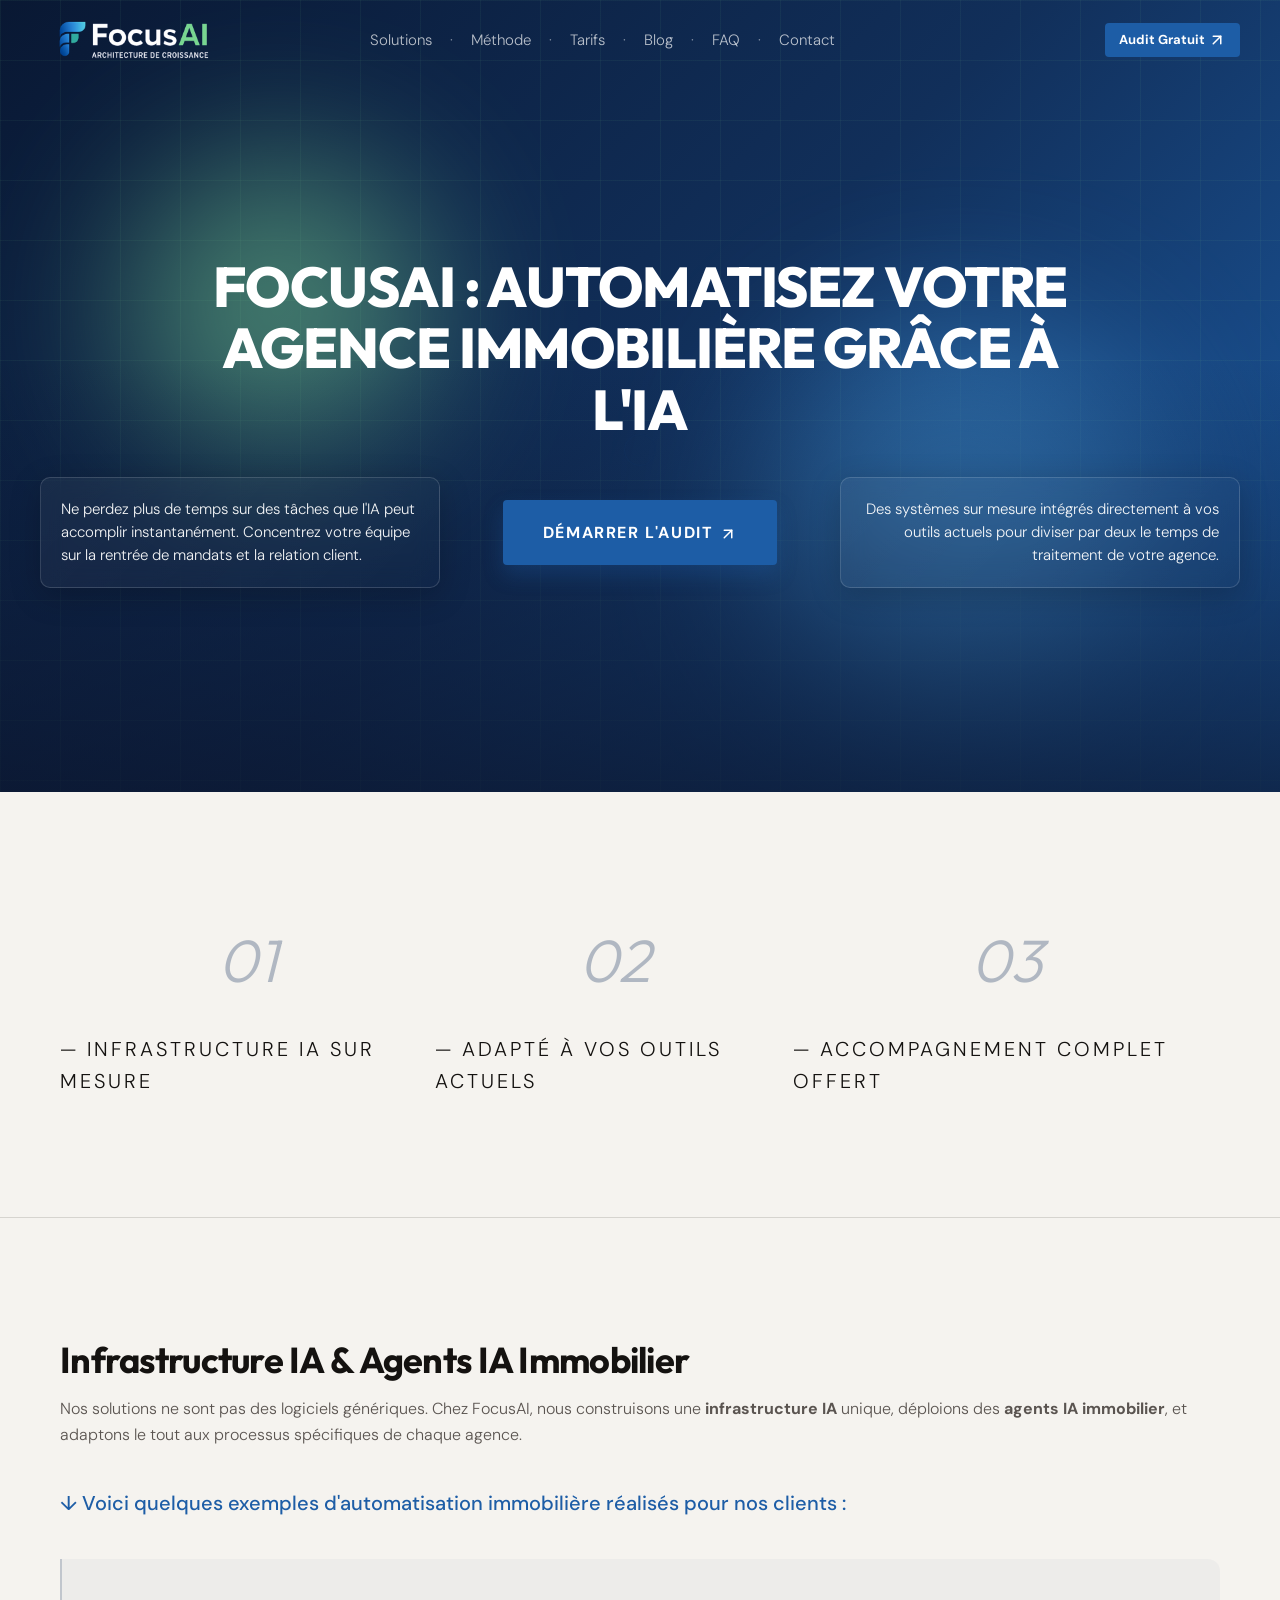
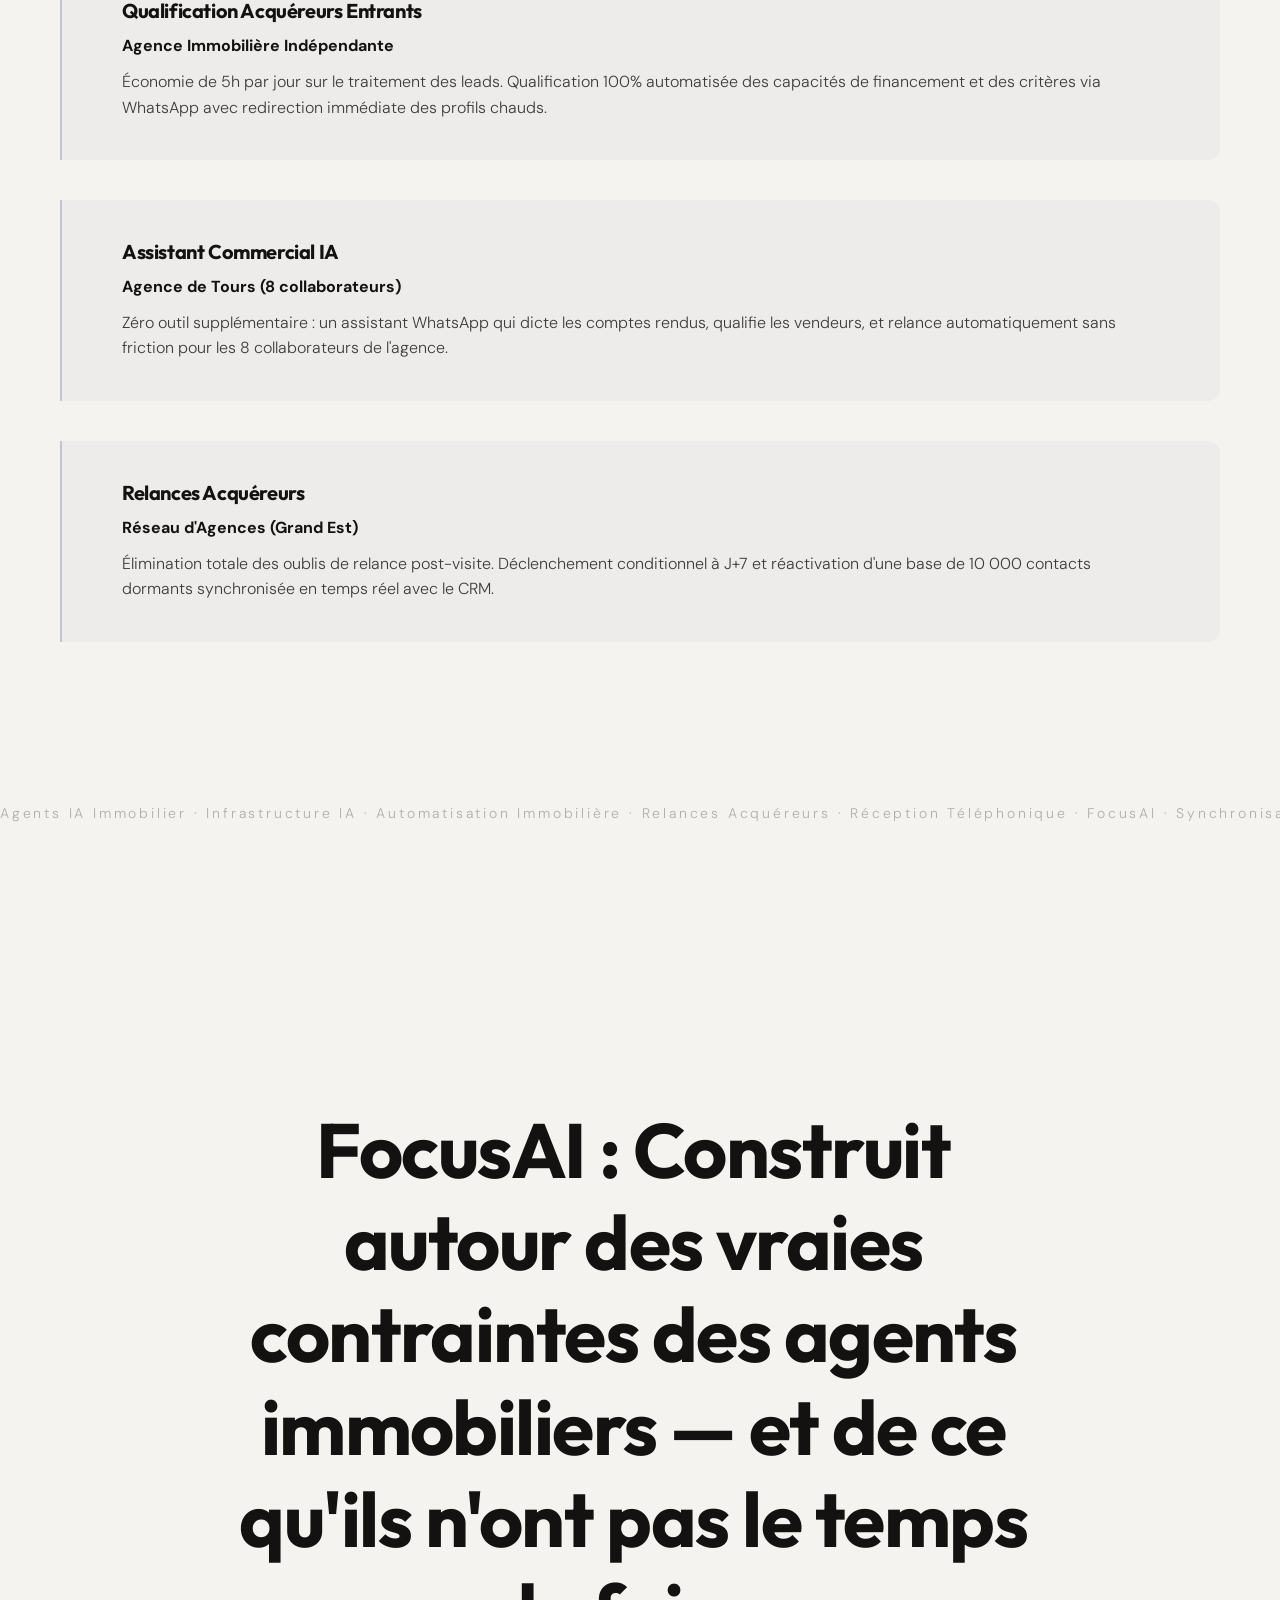
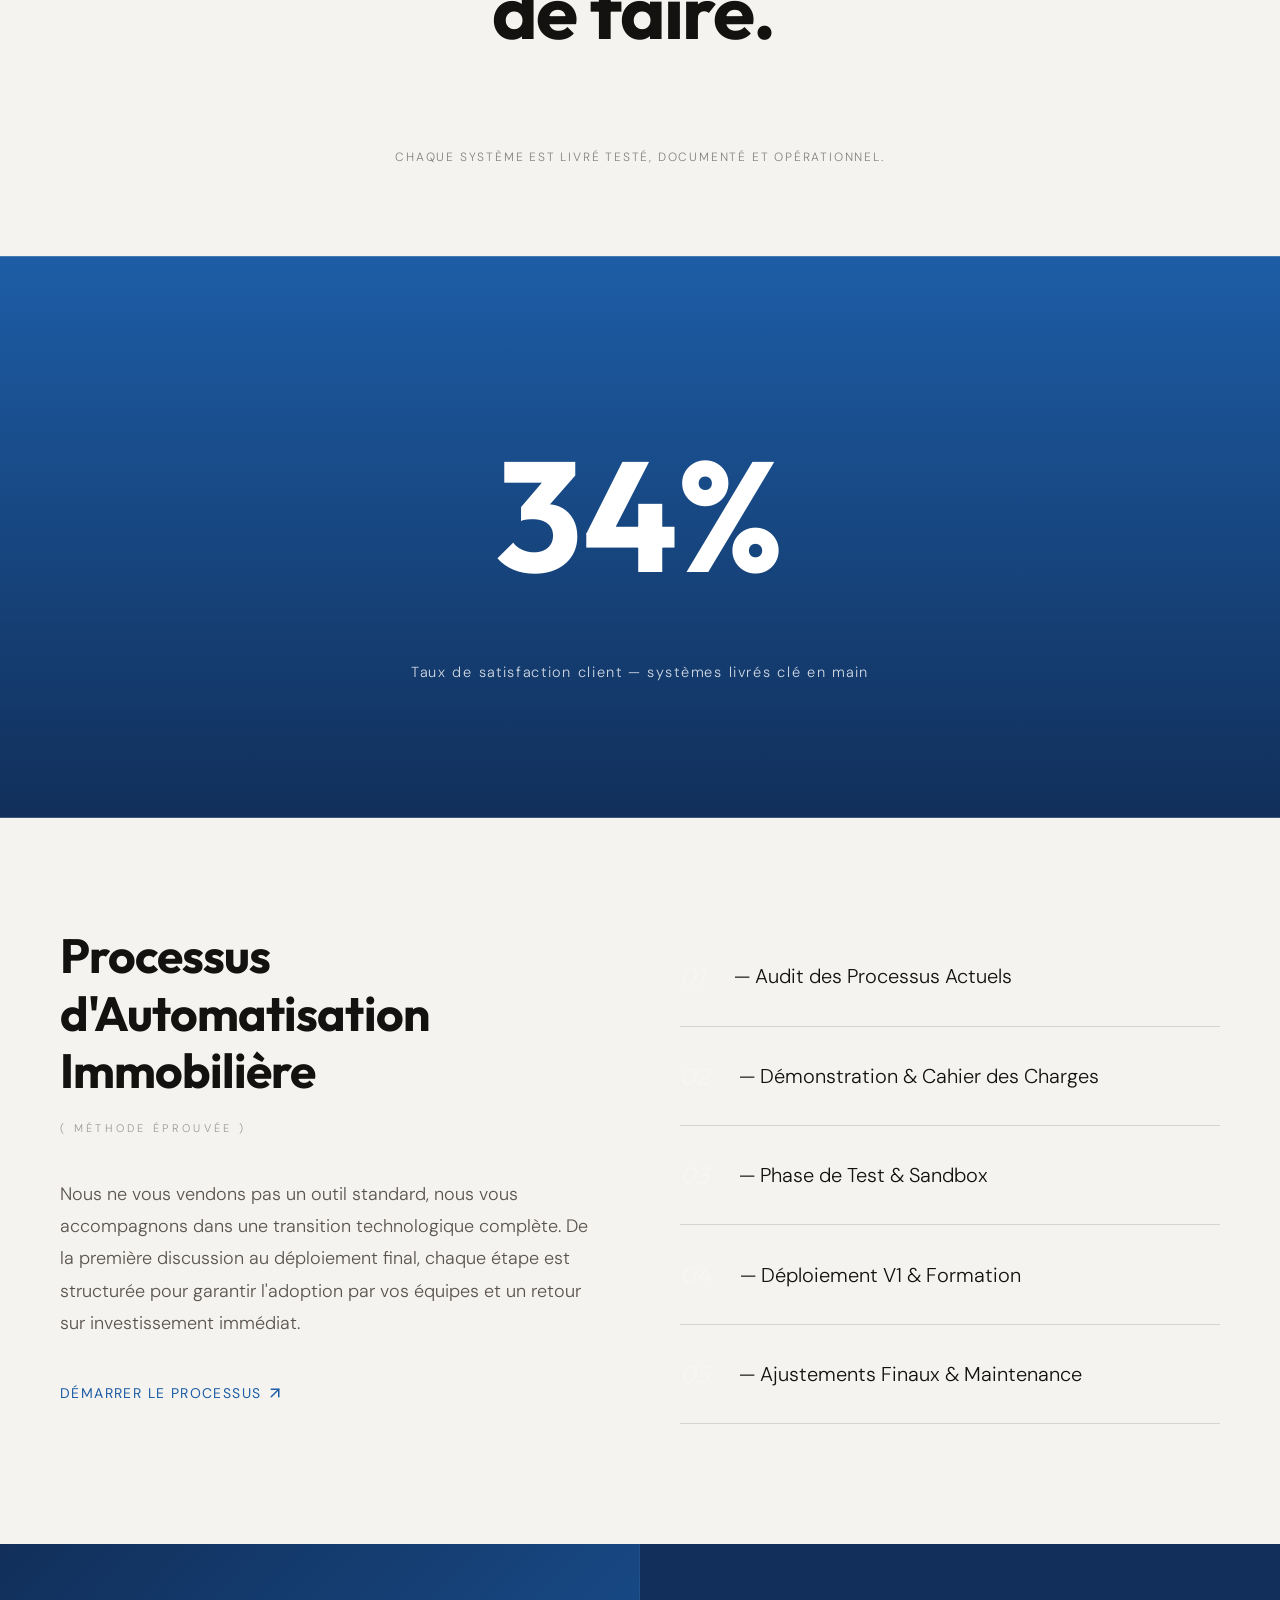
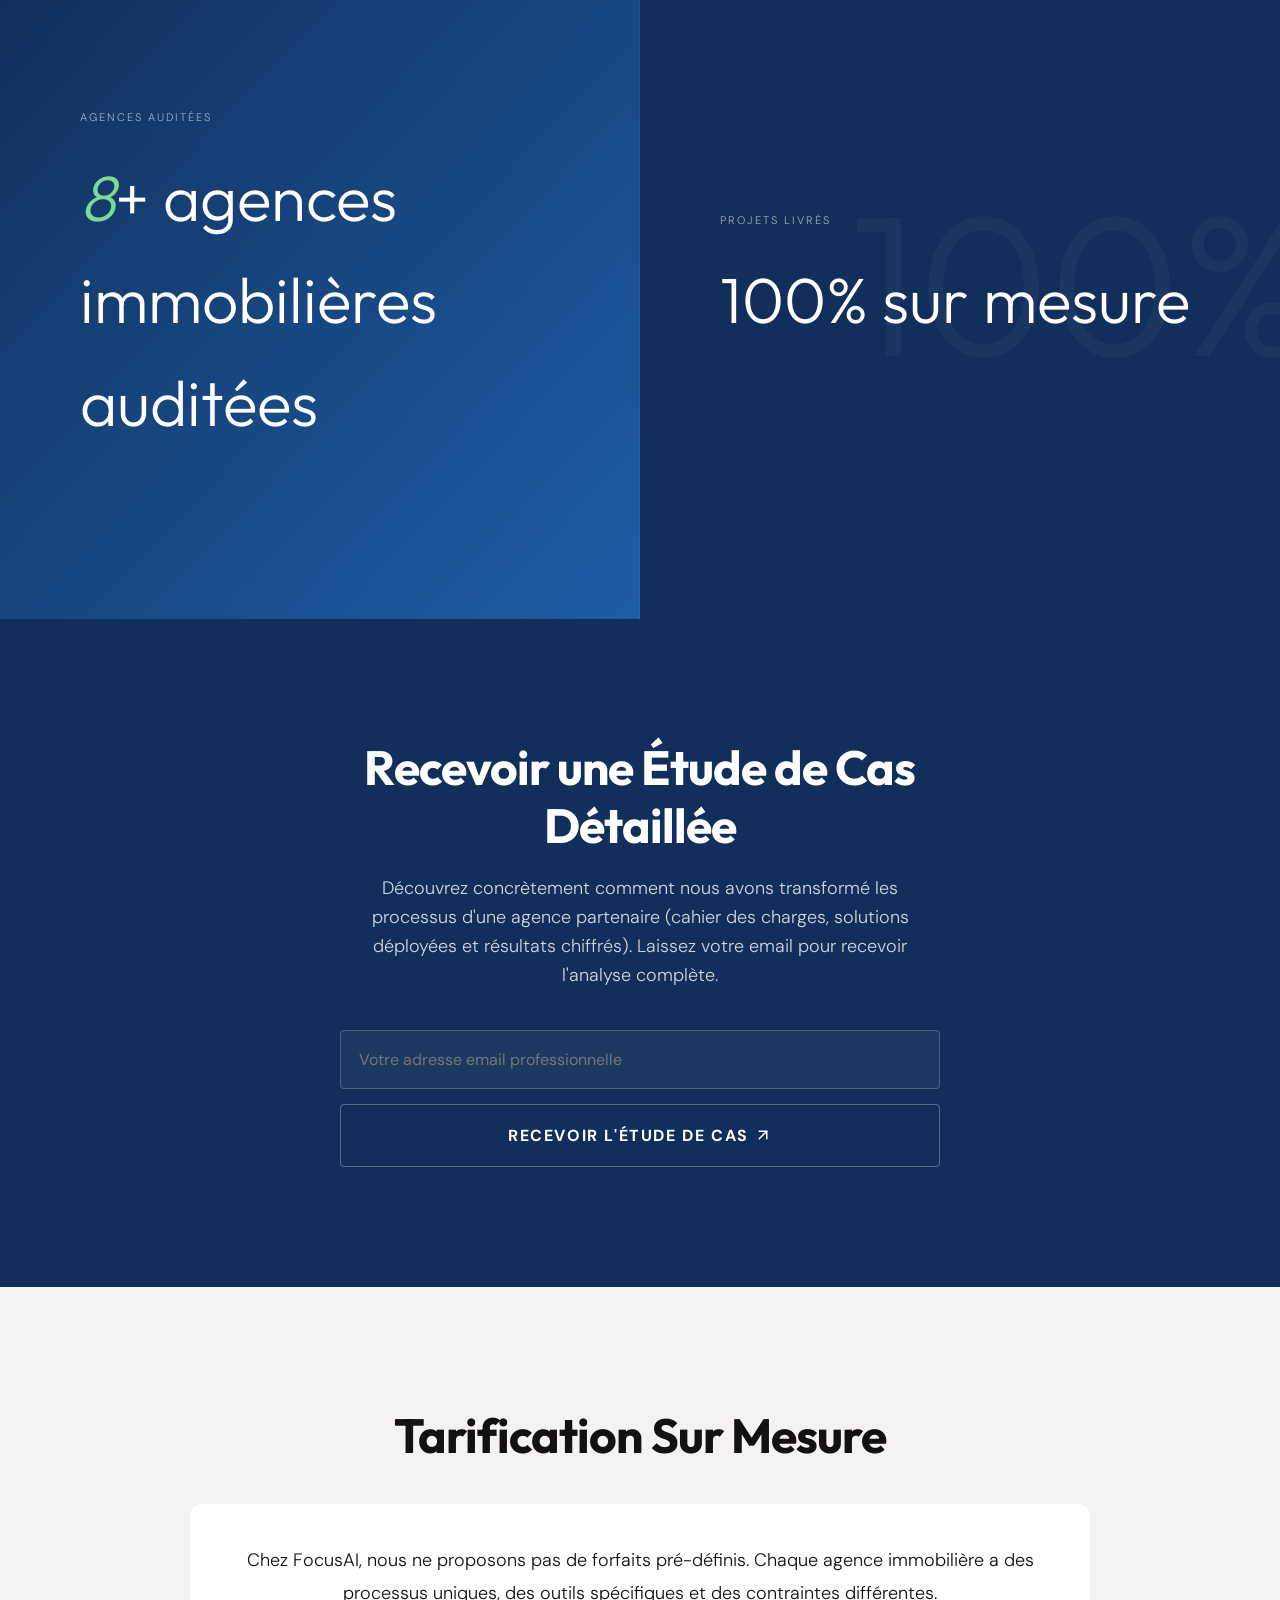
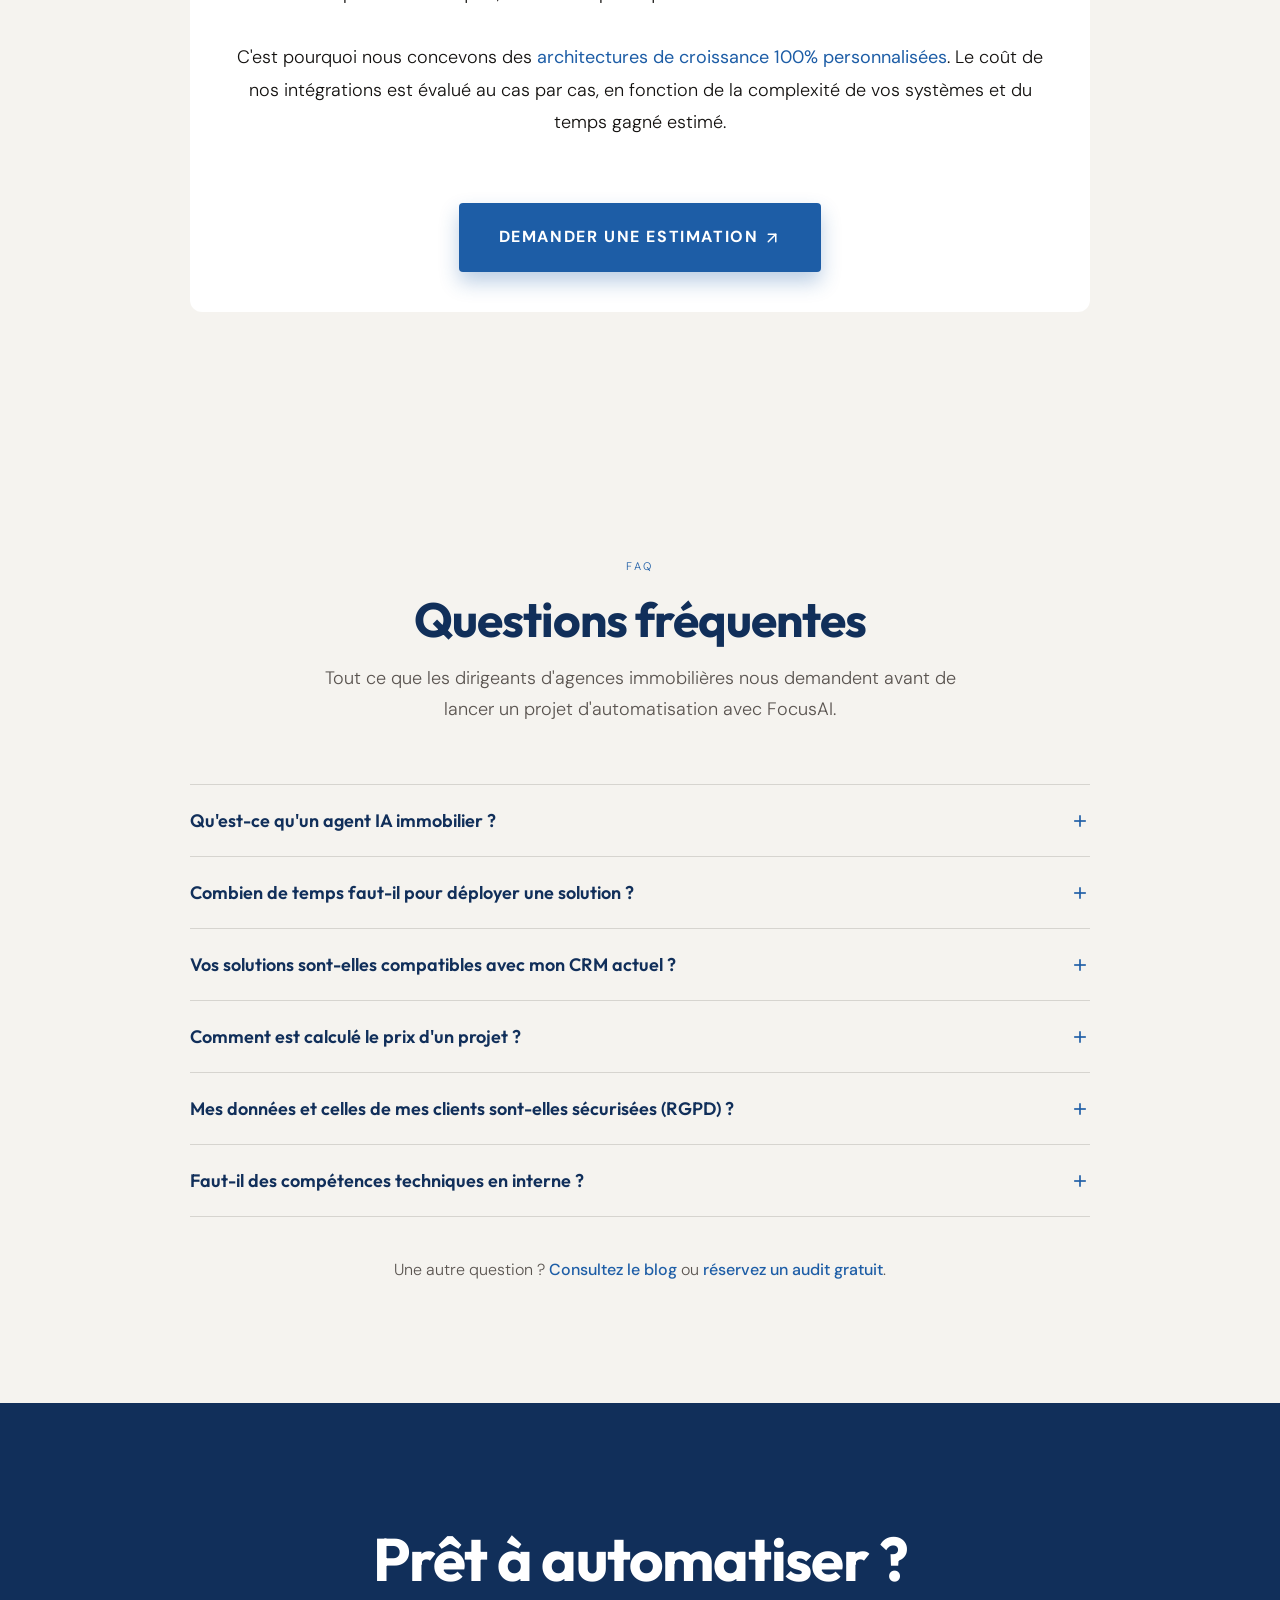
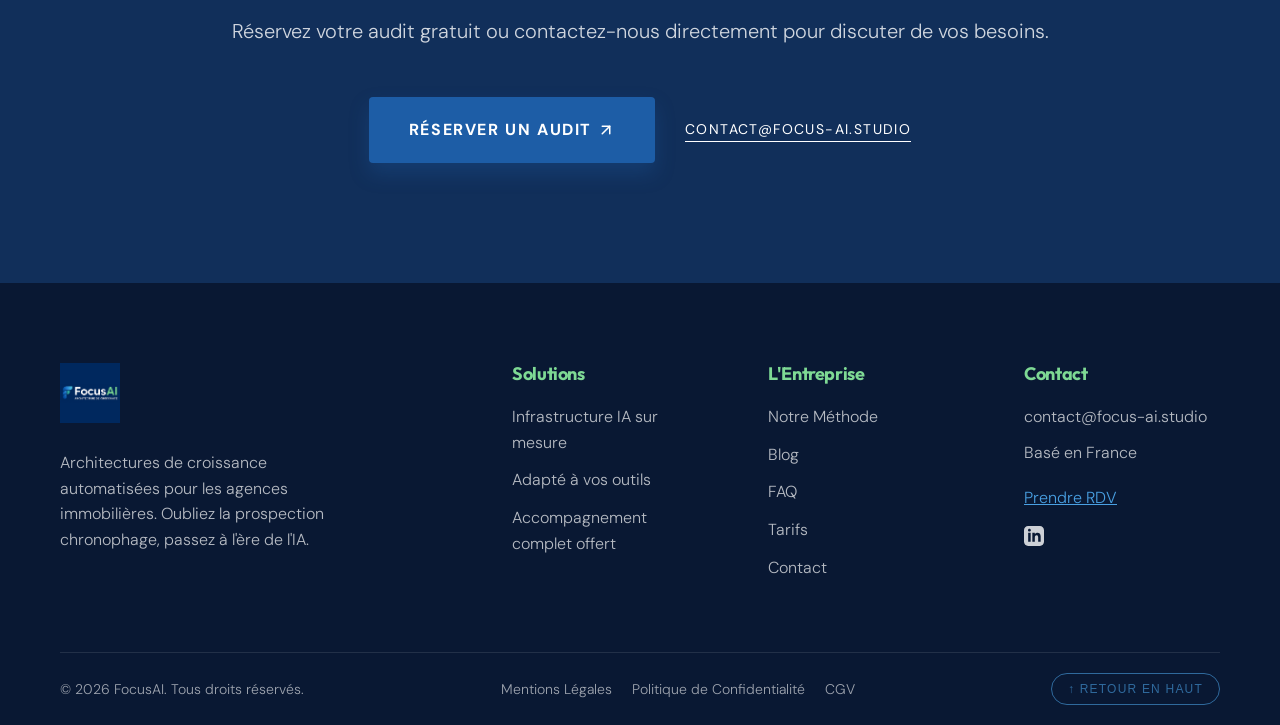
==== index.html @ e79f2594 "Replace index.html with / in all href attributes" ====
<!DOCTYPE html>
<html lang="fr">

<head>
    <meta charset="UTF-8">
    <meta name="viewport" content="width=device-width, initial-scale=1.0">
    
    <!-- SEO Optimization -->
    <title>FocusAI | Agents IA Immobilier & Automatisation Immobilière</title>
    <meta name="description" content="FocusAI déploie des agents IA immobilier et une infrastructure IA sur mesure pour automatiser votre agence immobilière. Gagnez du temps et multipliez vos mandats grâce à l'automatisation immobilière.">
    <meta name="keywords" content="agents IA immobilier, infrastructure IA, automatisation immobilière, FocusAI, intelligence artificielle immobilier, prospection immobilière IA">
    <meta name="author" content="FocusAI">
    
    <!-- Open Graph / Social Media -->
    <meta property="og:type" content="website">
    <meta property="og:url" content="https://focus-ai.studio/">
    <meta property="og:title" content="FocusAI | Automatisation Immobilière & Infrastructure IA">
    <meta property="og:description" content="Déployez des agents IA immobilier sur mesure. Automatisez votre prospection et la gestion de votre agence avec l'infrastructure IA de FocusAI.">
    <meta property="og:image" content="https://focus-ai.studio/logo.png">

    <!-- Structured Data (JSON-LD) -->
    <script type="application/ld+json">
    {
      "@context": "https://schema.org",
      "@type": "ProfessionalService",
      "name": "FocusAI",
      "url": "https://focus-ai.studio",
      "logo": "https://focus-ai.studio/logo.png",
      "description": "Agence experte en création d'infrastructure IA, déploiement d'agents IA immobilier et automatisation immobilière.",
      "address": {
        "@type": "PostalAddress",
        "addressCountry": "FR"
      },
      "email": "contact@focus-ai.studio"
    }
    </script>
    <script type="application/ld+json">
    {
      "@context": "https://schema.org",
      "@type": "FAQPage",
      "mainEntity": [
        {
          "@type": "Question",
          "name": "Qu'est-ce qu'un agent IA immobilier ?",
          "acceptedAnswer": {
            "@type": "Answer",
            "text": "Un agent IA immobilier est un système intelligent connecté à vos outils qui automatise qualification de leads, relances, rendez-vous et comptes rendus, conçu sur mesure pour votre agence."
          }
        },
        {
          "@type": "Question",
          "name": "Combien de temps faut-il pour déployer une solution ?",
          "acceptedAnswer": {
            "@type": "Answer",
            "text": "La plupart des agences obtiennent une première version testable en 3 à 6 semaines après l'audit, avec une phase sandbox avant la mise en production."
          }
        },
        {
          "@type": "Question",
          "name": "Vos solutions sont-elles compatibles avec mon CRM actuel ?",
          "acceptedAnswer": {
            "@type": "Answer",
            "text": "Oui, FocusAI intègre les CRM et outils déjà utilisés par votre agence sans imposer de nouvelle interface à vos collaborateurs."
          }
        }
      ]
    }
    </script>

    <link rel="preconnect" href="https://fonts.googleapis.com">
    <link rel="preconnect" href="https://fonts.gstatic.com" crossorigin>
    <link href="https://fonts.googleapis.com/css2?family=Outfit:wght@400;600;700;800&family=DM+Sans:wght@200;300;400&display=swap" rel="stylesheet">
    <link rel="icon" type="image/png" href="logo.png">
    <link rel="stylesheet" href="style.css">
    
    <!-- Vercel Analytics -->
    <script>
      window.va = window.va || function () { (window.vaq = window.vaq || []).push(arguments); };
    </script>
    <script defer src="/_vercel/insights/script.js"></script>

    <!-- Vercel Speed Insights -->
    <script>
      window.si = window.si || function () { (window.siq = window.siq || []).push(arguments); };
    </script>
    <script defer src="/_vercel/speed-insights/script.js"></script>
</head>
<body>
    <!-- Curseur allégé (uniquement l'outline pour éviter les lags) -->
    <div class="cursor-outline"></div>

    <!-- Navigation -->
    <nav class="navbar">
        <div class="nav-logo">
            <a href="/" class="nav-logo-link" style="cursor: none;">
                <img src="logo.png" alt="FocusAI Logo" class="nav-logo-img">
            </a>
        </div>
        <div class="nav-links" id="navLinks">
            <a href="#solutions">Solutions</a>
            <span class="dot">·</span>
            <a href="#methode">Méthode</a>
            <span class="dot">·</span>
            <a href="#tarifs">Tarifs</a>
            <span class="dot">·</span>
            <a href="blog.html">Blog</a>
            <span class="dot">·</span>
            <a href="#faq">FAQ</a>
            <span class="dot">·</span>
            <a href="#contact">Contact</a>
        </div>
        <div class="nav-actions" style="display: flex; align-items: center; gap: 15px;">
            <a href="#" onclick="openAuditModal(event)" class="nav-cta">Audit Gratuit <svg class="btn-icon" viewBox="0 0 24 24" fill="none" stroke="currentColor" stroke-width="2" stroke-linecap="round" stroke-linejoin="round"><line x1="7" y1="17" x2="17" y2="7"></line><polyline points="7 7 17 7 17 17"></polyline></svg></a>
            <div class="burger-menu" id="burgerMenu">
                <span></span>
                <span></span>
                <span></span>
            </div>
        </div>
    </nav>

    <!-- 1. Hero Section -->
    <header class="hero section-animate">
        <div class="hero-bg">
            <div class="hero-gradient"></div>
            <div class="hero-grid"></div>
            <div class="hero-orbs">
                <div class="orb orb-1"></div>
                <div class="orb orb-2"></div>
            </div>
            <div class="hero-overlay"></div>
        </div>

        <div class="hero-content">
            <h1 class="hero-title reveal-text">FocusAI : Automatisez votre Agence Immobilière grâce à l'IA</h1>
            <div class="hero-columns">
                <div class="hero-card hero-text-left reveal-fade delay-1" style="background: linear-gradient(135deg, rgba(255, 255, 255, 0.05) 0%, rgba(255, 255, 255, 0.01) 100%); border: 1px solid rgba(255, 255, 255, 0.15); box-shadow: 0 8px 32px 0 rgba(0, 0, 0, 0.2); backdrop-filter: blur(12px);">
                    <p style="color: rgba(255, 255, 255, 0.95);">Ne perdez plus de temps sur des tâches que l'IA peut accomplir instantanément. Concentrez votre équipe sur la rentrée de mandats et la relation client.</p>
                </div>
                <div class="hero-cta-wrapper reveal-fade delay-2">
                    <a href="#" onclick="openAuditModal(event)" class="btn-primary btn-primary--hero">Démarrer l'audit <svg class="btn-icon" viewBox="0 0 24 24" fill="none" stroke="currentColor" stroke-width="2" stroke-linecap="round" stroke-linejoin="round"><line x1="7" y1="17" x2="17" y2="7"></line><polyline points="7 7 17 7 17 17"></polyline></svg></a>
                </div>
                <div class="hero-card hero-text-right reveal-fade delay-1" style="background: linear-gradient(135deg, rgba(255, 255, 255, 0.05) 0%, rgba(255, 255, 255, 0.01) 100%); border: 1px solid rgba(255, 255, 255, 0.15); box-shadow: 0 8px 32px 0 rgba(0, 0, 0, 0.2); backdrop-filter: blur(12px);">
                    <p style="color: rgba(255, 255, 255, 0.95);">Des systèmes sur mesure intégrés directement à vos outils actuels pour diviser par deux le temps de traitement de votre agence.</p>
                </div>
            </div>
        </div>
    </header>

    <main>
    <!-- 2. Piliers et Intégrations -->
    <section class="piliers section-animate" id="solutions">
        <div class="piliers-container">
            <div class="pilier stagger-item">
                <span class="pilier-num">01</span>
                <span class="pilier-label">— INFRASTRUCTURE IA SUR MESURE</span>
            </div>
            <div class="pilier stagger-item">
                <span class="pilier-num">02</span>
                <span class="pilier-label">— ADAPTÉ À VOS OUTILS ACTUELS</span>
            </div>
            <div class="pilier stagger-item">
                <span class="pilier-num">03</span>
                <span class="pilier-label">— ACCOMPAGNEMENT COMPLET OFFERT</span>
            </div>
        </div>
        <div class="separator"></div>

        <div class="solutions-details">
            <h3 class="solutions-subtitle">Infrastructure IA & Agents IA Immobilier</h3>
            <p class="solutions-desc">Nos solutions ne sont pas des logiciels génériques. Chez FocusAI, nous construisons une <strong>infrastructure IA</strong> unique, déploions des <strong>agents IA immobilier</strong>, et adaptons le tout aux processus spécifiques de chaque agence.</p>
            <p class="solutions-desc" style="font-weight: 500; color: var(--accent-main); font-size: 20px; margin-top: 20px;">↓ Voici quelques exemples d'automatisation immobilière réalisés pour nos clients :</p>
            <div class="cases-grid">
                <div class="case-card">
                    <h4>Qualification Acquéreurs Entrants</h4>
                    <p><strong>Agence Immobilière Indépendante</strong></p>
                    <p style="margin-top:10px; opacity:0.8;">Économie de 5h par jour sur le traitement des leads. Qualification 100% automatisée des capacités de financement et des critères via WhatsApp avec redirection immédiate des profils chauds.</p>
                </div>
                <div class="case-card">
                    <h4>Assistant Commercial IA</h4>
                    <p><strong>Agence de Tours (8 collaborateurs)</strong></p>
                    <p style="margin-top:10px; opacity:0.8;">Zéro outil supplémentaire : un assistant WhatsApp qui dicte les comptes rendus, qualifie les vendeurs, et relance automatiquement sans friction pour les 8 collaborateurs de l'agence.</p>
                </div>
                <div class="case-card">
                    <h4>Relances Acquéreurs</h4>
                    <p><strong>Réseau d'Agences (Grand Est)</strong></p>
                    <p style="margin-top:10px; opacity:0.8;">Élimination totale des oublis de relance post-visite. Déclenchement conditionnel à J+7 et réactivation d'une base de 10 000 contacts dormants synchronisée en temps réel avec le CRM.</p>
                </div>
            </div>
        </div>

        <div class="marquee-container">
            <div class="marquee-content">
                Agents IA Immobilier · Infrastructure IA · Automatisation Immobilière · Relances Acquéreurs · Réception Téléphonique · FocusAI · Synchronisation CRM · Assistant Commercial IA · Agents IA Immobilier · Infrastructure IA · Automatisation Immobilière · Relances Acquéreurs · Réception Téléphonique · FocusAI · Synchronisation CRM ·
            </div>
            <div class="marquee-content" aria-hidden="true">
                Agents IA Immobilier · Infrastructure IA · Automatisation Immobilière · Relances Acquéreurs · Réception Téléphonique · FocusAI · Synchronisation CRM · Assistant Commercial IA · Agents IA Immobilier · Infrastructure IA · Automatisation Immobilière · Relances Acquéreurs · Réception Téléphonique · FocusAI · Synchronisation CRM ·
            </div>
        </div>
    </section>

    <!-- 3. Déclaration Centrale -->
    <section class="declaration section-animate" id="references">
        <div class="declaration-content">
            <h2 class="declaration-title reveal-words">FocusAI : Construit autour des vraies contraintes des agents immobiliers —
                et de ce qu'ils n'ont pas le temps de faire.</h2>
            <div class="declaration-line line-grow"></div>
            <p class="declaration-subtitle reveal-fade delay-1">Chaque système est livré testé, documenté et
                opérationnel.</p>
        </div>

        <div class="stat-banner stat-reveal section-animate">
            <div class="stat-giant counter" data-target="98" data-suffix="%" style="transition: color 0.3s;">0%</div>
            <div class="stat-label">Taux de satisfaction client — systèmes livrés clé en main</div>
        </div>
    </section>

    <!-- 4. Le Processus d'Intégration -->
    <section class="science section-animate" id="methode">
        <div class="science-container">
            <div class="science-left slide-right">
                <h2 class="science-title">Processus d'Automatisation Immobilière</h2>
                <span class="science-tag">( MÉTHODE ÉPROUVÉE )</span>
                <p class="science-body">Nous ne vous vendons pas un outil standard, nous vous accompagnons dans une transition technologique complète. De la première discussion au déploiement final, chaque étape est structurée pour garantir l'adoption par vos équipes et un retour sur investissement immédiat.</p>
                <a href="#contact" class="btn-text" style="display: inline-flex; align-items: center; gap: 5px;">Démarrer le processus <svg class="btn-icon" viewBox="0 0 24 24" fill="none" stroke="currentColor" stroke-width="2" stroke-linecap="round" stroke-linejoin="round"><line x1="7" y1="17" x2="17" y2="7"></line><polyline points="7 7 17 7 17 17"></polyline></svg></a>
            </div>
            <div class="science-right catalogue">
                <div class="module-item stagger-item">
                    <div class="module-info">
                        <span class="module-num">01</span>
                        <span class="module-name">— Audit des Processus Actuels</span>
                    </div>
                </div>
                <div class="module-item stagger-item">
                    <div class="module-info">
                        <span class="module-num">02</span>
                        <span class="module-name">— Démonstration & Cahier des Charges</span>
                    </div>
                </div>
                <div class="module-item stagger-item">
                    <div class="module-info">
                        <span class="module-num">03</span>
                        <span class="module-name">— Phase de Test & Sandbox</span>
                    </div>
                </div>
                <div class="module-item stagger-item">
                    <div class="module-info">
                        <span class="module-num">04</span>
                        <span class="module-name">— Déploiement V1 & Formation</span>
                    </div>
                </div>
                <div class="module-item stagger-item">
                    <div class="module-info">
                        <span class="module-num">05</span>
                        <span class="module-name">— Ajustements Finaux & Maintenance</span>
                    </div>
                </div>
            </div>
        </div>
    </section>

    <!-- 5. Galerie Stats -->
    <section class="galerie-stats section-animate">
        <div class="stats-col stats-left">
            <div class="stats-content reveal-fade delay-1">
                <span class="stats-label">AGENCES AUDITÉES</span>
                <div class="stats-value"><span class="counter" data-target="30">0</span>+ agences immobilières auditées</div>
            </div>
            <div class="stats-separator"></div>
        </div>
        <div class="stats-col stats-right">
            <div class="stat-bg-number">100%</div>
            <div class="stats-content reveal-fade delay-2">
                <span class="stats-label">PROJETS LIVRÉS</span>
                <div class="stats-value">100% sur mesure</div>
            </div>
        </div>
    </section>

    <!-- 6. Formulaire d'Étude de Cas -->
    <section class="case-study-form section-animate" style="background-color: var(--bg-dark); color: var(--text-light); padding: 120px 20px; text-align: center;">
        <div style="max-width: 600px; margin: 0 auto;" class="slide-up">
            <h2 style="font-family: var(--font-heading); font-size: clamp(32px, 6vw, 48px); margin-bottom: 20px;">Recevoir une Étude de Cas Détaillée</h2>
            <p style="opacity: 0.8; margin-bottom: 40px; font-size: 18px; line-height: 1.6;">Découvrez concrètement comment nous avons transformé les processus d'une agence partenaire (cahier des charges, solutions déployées et résultats chiffrés). Laissez votre email pour recevoir l'analyse complète.</p>
            <form id="caseStudyForm" style="display: flex; flex-direction: column; gap: 15px;">
                <input type="email" id="caseStudyEmail" placeholder="Votre adresse email professionnelle" required style="padding: 18px; border-radius: 4px; border: 1px solid rgba(255,255,255,0.2); background: rgba(255,255,255,0.05); color: white; width: 100%; font-family: var(--font-body); font-size: 16px; outline: none; transition: border-color 0.3s;">
                <button type="submit" id="caseStudySubmit" class="btn-secondary" style="width: 100%; border: 1px solid rgba(255, 255, 255, 0.3); display: flex; align-items: center; justify-content: center; gap: 5px;">Recevoir l'étude de cas <svg class="btn-icon" viewBox="0 0 24 24" fill="none" stroke="currentColor" stroke-width="2" stroke-linecap="round" stroke-linejoin="round"><line x1="7" y1="17" x2="17" y2="7"></line><polyline points="7 7 17 7 17 17"></polyline></svg></button>
            </form>
            <div id="caseStudySuccess" style="display: none; color: #49A0E3; margin-top: 15px; font-weight: bold; padding: 15px; border: 1px solid #49A0E3; border-radius: 4px; background: rgba(73, 160, 227, 0.1);">
                ✓ Parfait ! L'étude de cas a été envoyée à votre adresse email.
            </div>
        </div>
    </section>

    <!-- Tarifs -->
    <section class="tarifs section-animate" id="tarifs">
        <div class="tarifs-container">
            <h2 class="tarifs-title">Tarification Sur Mesure</h2>
            <div class="tarifs-content">
                <p>Chez FocusAI, nous ne proposons pas de forfaits pré-définis. Chaque agence immobilière a des processus uniques, des outils spécifiques et des contraintes différentes.</p>
                <br>
                <p>C'est pourquoi nous concevons des <strong>architectures de croissance 100% personnalisées</strong>. Le coût de nos intégrations est évalué au cas par cas, en fonction de la complexité de vos systèmes et du temps gagné estimé.</p>
                <br><br>
                <a href="#" onclick="openAuditModal(event)" class="btn-primary" style="display: inline-flex; align-items: center; justify-content: center; gap: 5px;">Demander une estimation <svg class="btn-icon" viewBox="0 0 24 24" fill="none" stroke="currentColor" stroke-width="2" stroke-linecap="round" stroke-linejoin="round"><line x1="7" y1="17" x2="17" y2="7"></line><polyline points="7 7 17 7 17 17"></polyline></svg></a>
            </div>
        </div>
    </section>

    <!-- FAQ -->
    <section class="faq section-animate" id="faq">
        <div class="faq-container">
            <div class="faq-header">
                <span class="faq-tag">FAQ</span>
                <h2 class="faq-title">Questions fréquentes</h2>
                <p class="faq-intro">Tout ce que les dirigeants d'agences immobilières nous demandent avant de lancer un projet d'automatisation avec FocusAI.</p>
            </div>
            <div class="faq-list" role="list">
                <div class="faq-item">
                    <button type="button" class="faq-question" aria-expanded="false">
                        <span>Qu'est-ce qu'un agent IA immobilier ?</span>
                        <svg class="faq-icon" viewBox="0 0 24 24" fill="none" stroke="currentColor" stroke-width="2" aria-hidden="true"><line x1="12" y1="5" x2="12" y2="19"></line><line x1="5" y1="12" x2="19" y2="12"></line></svg>
                    </button>
                    <div class="faq-answer">
                        <p>Un agent IA immobilier est un système intelligent connecté à vos outils (CRM, WhatsApp, email, téléphonie) qui exécute des tâches répétitives à votre place : qualification de leads, relances post-visite, prise de rendez-vous ou synthèse de comptes rendus. Chez FocusAI, chaque agent est conçu sur mesure pour vos processus, pas un chatbot générique.</p>
                    </div>
                </div>
                <div class="faq-item">
                    <button type="button" class="faq-question" aria-expanded="false">
                        <span>Combien de temps faut-il pour déployer une solution ?</span>
                        <svg class="faq-icon" viewBox="0 0 24 24" fill="none" stroke="currentColor" stroke-width="2" aria-hidden="true"><line x1="12" y1="5" x2="12" y2="19"></line><line x1="5" y1="12" x2="19" y2="12"></line></svg>
                    </button>
                    <div class="faq-answer">
                        <p>Après l'audit gratuit, la plupart des agences obtiennent une première version testable en 3 à 6 semaines selon la complexité des intégrations. Nous passons d'abord par une phase sandbox pour valider les scénarios avec vos équipes avant le déploiement en production.</p>
                    </div>
                </div>
                <div class="faq-item">
                    <button type="button" class="faq-question" aria-expanded="false">
                        <span>Vos solutions sont-elles compatibles avec mon CRM actuel ?</span>
                        <svg class="faq-icon" viewBox="0 0 24 24" fill="none" stroke="currentColor" stroke-width="2" aria-hidden="true"><line x1="12" y1="5" x2="12" y2="19"></line><line x1="5" y1="12" x2="19" y2="12"></line></svg>
                    </button>
                    <div class="faq-answer">
                        <p>Oui. Nous intégrons les CRM et outils déjà utilisés par votre agence (Hektor, ImmoFacile, Apimo, Netty, WhatsApp Business, Google Agenda, etc.). L'objectif est de ne pas ajouter de friction : vos collaborateurs continuent à travailler dans leurs interfaces habituelles.</p>
                    </div>
                </div>
                <div class="faq-item">
                    <button type="button" class="faq-question" aria-expanded="false">
                        <span>Comment est calculé le prix d'un projet ?</span>
                        <svg class="faq-icon" viewBox="0 0 24 24" fill="none" stroke="currentColor" stroke-width="2" aria-hidden="true"><line x1="12" y1="5" x2="12" y2="19"></line><line x1="5" y1="12" x2="19" y2="12"></line></svg>
                    </button>
                    <div class="faq-answer">
                        <p>Nous ne proposons pas de forfait standard. Le devis dépend du nombre de processus à automatiser, des intégrations techniques nécessaires et du gain de temps estimé pour votre équipe. L'audit gratuit permet d'établir un cahier des charges et une estimation transparente avant tout engagement.</p>
                    </div>
                </div>
                <div class="faq-item">
                    <button type="button" class="faq-question" aria-expanded="false">
                        <span>Mes données et celles de mes clients sont-elles sécurisées (RGPD) ?</span>
                        <svg class="faq-icon" viewBox="0 0 24 24" fill="none" stroke="currentColor" stroke-width="2" aria-hidden="true"><line x1="12" y1="5" x2="12" y2="19"></line><line x1="5" y1="12" x2="19" y2="12"></line></svg>
                    </button>
                    <div class="faq-answer">
                        <p>La conformité RGPD est intégrée dès la conception : hébergement en Union européenne lorsque possible, chiffrement des échanges, minimisation des données et documentation des traitements. Nous adaptons les flux à vos obligations légales en tant qu'agence immobilière.</p>
                    </div>
                </div>
                <div class="faq-item">
                    <button type="button" class="faq-question" aria-expanded="false">
                        <span>Faut-il des compétences techniques en interne ?</span>
                        <svg class="faq-icon" viewBox="0 0 24 24" fill="none" stroke="currentColor" stroke-width="2" aria-hidden="true"><line x1="12" y1="5" x2="12" y2="19"></line><line x1="5" y1="12" x2="19" y2="12"></line></svg>
                    </button>
                    <div class="faq-answer">
                        <p>Non. Nous gérons l'architecture, le déploiement et la maintenance. Vos équipes reçoivent une formation pratique pour utiliser les agents au quotidien. L'accompagnement est inclus : vous n'avez pas besoin d'embaucher un profil tech dédié.</p>
                    </div>
                </div>
            </div>
            <p class="faq-cta-text">Une autre question ? <a href="blog.html">Consultez le blog</a> ou <a href="#" onclick="openAuditModal(event)">réservez un audit gratuit</a>.</p>
        </div>
    </section>

    <!-- Contact -->
    <section class="contact section-animate" id="contact">
        <div class="contact-container">
            <h2 class="contact-title">Prêt à automatiser ?</h2>
            <p>Réservez votre audit gratuit ou contactez-nous directement pour discuter de vos besoins.</p>
            <div class="contact-links">
                <a href="#" onclick="openAuditModal(event)" class="btn-primary" style="display: inline-flex; align-items: center; justify-content: center; gap: 5px;">Réserver un Audit <svg class="btn-icon" viewBox="0 0 24 24" fill="none" stroke="currentColor" stroke-width="2" stroke-linecap="round" stroke-linejoin="round"><line x1="7" y1="17" x2="17" y2="7"></line><polyline points="7 7 17 7 17 17"></polyline></svg></a>
                <a href="mailto:contact@focus-ai.studio" class="btn-text" style="color: white; border-color: white;">contact@focus-ai.studio</a>
            </div>
        </div>
    </section>
    </main>

    <!-- Footer -->
    <footer class="footer">
        <div class="footer-container">
            <div class="footer-brand">
                <img src="logo.png" alt="FocusAI Logo" style="height: 60px; margin-bottom: 20px;">
                <p>Architectures de croissance automatisées pour les agences immobilières. Oubliez la prospection chronophage, passez à l'ère de l'IA.</p>
            </div>
            <div class="footer-links">
                <h4>Solutions</h4>
                <ul>
                    <li><a href="#solutions">Infrastructure IA sur mesure</a></li>
                    <li><a href="#solutions">Adapté à vos outils</a></li>
                    <li><a href="#solutions">Accompagnement complet offert</a></li>
                </ul>
            </div>
            <div class="footer-links">
                <h4>L'Entreprise</h4>
                <ul>
                    <li><a href="#methode">Notre Méthode</a></li>
                    <li><a href="blog.html">Blog</a></li>
                    <li><a href="#faq">FAQ</a></li>
                    <li><a href="#tarifs">Tarifs</a></li>
                    <li><a href="#contact">Contact</a></li>
                </ul>
            </div>
            <div class="footer-contact">
                <h4>Contact</h4>
                <p>contact@focus-ai.studio</p>
                <p>Basé en France</p>
                <a href="#" onclick="openAuditModal(event)" style="display:inline-block; margin-top:10px; color:var(--accent-sec); text-decoration:underline; margin-bottom: 15px;">Prendre RDV</a>
                <div style="display: flex; align-items: center; gap: 10px;">
                    <a href="https://www.linkedin.com/in/achille-plaisant-automatisation-immobilier" target="_blank" rel="noopener noreferrer" style="display: flex; align-items: center; gap: 5px; color: white; opacity: 0.8; transition: opacity 0.3s;" onmouseover="this.style.opacity='1'" onmouseout="this.style.opacity='0.8'">
                        <svg width="20" height="20" viewBox="0 0 24 24" fill="currentColor">
                            <path d="M19 0h-14c-2.761 0-5 2.239-5 5v14c0 2.761 2.239 5 5 5h14c2.762 0 5-2.239 5-5v-14c0-2.761-2.238-5-5-5zm-11 19h-3v-11h3v11zm-1.5-12.268c-.966 0-1.75-.79-1.75-1.764s.784-1.764 1.75-1.764 1.75.79 1.75 1.764-.783 1.764-1.75 1.764zm13.5 12.268h-3v-5.604c0-3.368-4-3.113-4 0v5.604h-3v-11h3v1.765c1.396-2.586 7-2.777 7 2.476v6.759z"/>
                        </svg>
                    </a>
                </div>
            </div>
        </div>
        <div class="footer-bottom">
            <p>&copy; 2026 FocusAI. Tous droits réservés.</p>
            <div class="legal-links">
                <a href="mentions-legales.html">Mentions Légales</a>
                <a href="politique-confidentialite.html">Politique de Confidentialité</a>
                <a href="cgv.html">CGV</a>
            </div>
            <button onclick="window.scrollTo({top: 0, behavior: 'smooth'});" class="back-to-top">↑ Retour en haut</button>
        </div>
    </footer>

    <!-- Audit Modal -->
    <div id="auditModal" class="modal-overlay">
        <div class="modal-content">
            <button class="modal-close" onclick="closeAuditModal()">&times;</button>
            <h2 style="font-family: var(--font-heading); margin-bottom: 10px; font-size: 28px;">Demande d'Audit</h2>
            <p style="opacity: 0.8; margin-bottom: 25px; font-size: 15px; line-height: 1.5;">Laissez-nous vos coordonnées, un expert FocusAI vous recontactera très rapidement pour évaluer votre potentiel d'automatisation.</p>
            <form id="auditForm" style="display: flex; flex-direction: column; gap: 15px;">
                <input type="text" id="auditName" class="modal-input" placeholder="Prénom & Nom" required>
                <input type="email" id="auditEmail" class="modal-input" placeholder="Email professionnel" required>
                <input type="tel" id="auditPhone" class="modal-input" placeholder="Numéro de téléphone" required>
                <input type="text" id="auditDomain" class="modal-input" placeholder="Domaine d'activité (ex: Transaction...)" required>
                <button type="submit" id="auditSubmitBtn" class="btn-primary" style="width: 100%; border: none; margin-top: 10px;">Envoyer la demande</button>
            </form>
            <div id="auditSuccessMsg" style="display: none; color: #49A0E3; margin-top: 15px; font-weight: bold; padding: 15px; border: 1px solid #49A0E3; border-radius: 4px; background: rgba(73, 160, 227, 0.1);">
                ✓ Demande envoyée ! Nous vous contactons très vite.
            </div>
        </div>
    </div>

    <script src="script.js"></script>
</body>
</html>
---- style.css ----
/* style.css */

/* Variables */
:root {
    --bg-main: #F5F3EF;
    --bg-dark: #112F5A;
    --accent-main: #1D5DA6;
    --accent-sec: #49A0E3;
    --accent-gold: #7ED994;
    --text-sec: #5A5450;
    --text-light: #ffffff;
    --text-dark: #141210;

    --font-heading: 'Outfit', sans-serif;
    --font-body: 'DM Sans', sans-serif;
}

/* Reset & Base */
* {
    margin: 0;
    padding: 0;
    box-sizing: border-box;
}

html {
    scroll-behavior: smooth;
    font-size: 16px;
}

body {
    background-color: var(--bg-main);
    color: var(--text-dark);
    font-family: var(--font-body);
    font-weight: 300;
    line-height: 1.6;
    overflow-x: hidden;
    cursor: none; /* Custom cursor */
}

a {
    text-decoration: none;
    color: inherit;
    cursor: none; /* Custom cursor everywhere */
}

button {
    cursor: none;
}

ul {
    list-style: none;
}

/* Typography Utilities */
h1, h2, h3, h4, h5, h6 {
    font-family: var(--font-heading);
    font-weight: 700;
    line-height: 1.2;
    letter-spacing: -0.02em;
}

em, i {
    font-style: italic;
}

.caps-label {
    letter-spacing: 0.18em;
    text-transform: uppercase;
    font-size: 11px;
}

/* Custom Cursor (Outline Only for Zero Lag) */
.cursor-outline {
    position: fixed;
    top: 0;
    left: 0;
    transform: translate(-50%, -50%);
    border-radius: 50%;
    z-index: 9999;
    pointer-events: none;
    will-change: transform;
    width: 32px;
    height: 32px;
    border: 1px solid var(--bg-dark);
    transition: width 0.2s, height 0.2s, background-color 0.2s, border-color 0.3s;
}

body.hovering .cursor-outline {
    width: 56px;
    height: 56px;
    background-color: rgba(17, 47, 90, 0.2);
}

body.cursor-on-dark .cursor-outline {
    border-color: var(--text-light);
}

body.cursor-on-dark.hovering .cursor-outline {
    background-color: rgba(255, 255, 255, 0.2);
}

/* Navigation */
.navbar {
    position: fixed;
    top: 0;
    left: 0;
    width: 100%;
    padding: 16px 40px;
    display: flex;
    justify-content: space-between;
    align-items: center;
    z-index: 1000;
    transition: background-color 0.3s, backdrop-filter 0.3s;
    color: var(--text-light);
    
    transform: translateY(-20px);
    opacity: 0;
    animation: navAppear 0.8s ease forwards 0.2s;
}

.navbar.scrolled {
    backdrop-filter: blur(12px);
    background-color: rgba(17, 47, 90, 0.9);
    padding: 12px 40px;
}

.nav-logo {
    font-family: var(--font-heading);
    letter-spacing: 0.1em;
    font-size: 18px;
    font-weight: 800;
    flex-shrink: 0;
}

.nav-logo-link {
    display: block;
    line-height: 0;
}

.nav-logo-img {
    display: block;
    height: 48px;
    width: auto;
    transform: scale(3.4);
    transform-origin: left center;
    margin-left: 12px;
}

.nav-links {
    display: flex;
    gap: 18px;
    align-items: center;
    font-size: 15px;
}

.nav-links a {
    opacity: 0.7;
    transition: opacity 0.3s, color 0.3s;
}

.nav-links a:hover {
    opacity: 1;
}

.nav-links .dot {
    opacity: 0.5;
}

.nav-cta {
    padding: 7px 14px;
    font-size: 13px;
    background-color: var(--accent-main);
    color: var(--text-light) !important;
    border: none;
    border-radius: 4px;
    font-weight: bold;
    transition: background-color 0.3s, transform 0.3s;
}

.nav-cta:hover {
    background-color: var(--accent-sec);
    transform: translateY(-2px);
    color: var(--text-light) !important;
}

.btn-icon {
    width: 18px;
    height: 18px;
    vertical-align: middle;
    transition: transform 0.3s cubic-bezier(0.16, 1, 0.3, 1);
}

.btn-primary:hover .btn-icon, .nav-cta:hover .btn-icon, .btn-text:hover .btn-icon {
    transform: translate(3px, -3px);
}

@keyframes navAppear {
    to {
        transform: translateY(0);
        opacity: 1;
    }
}

/* Burger Menu Desktop (Hidden) */
.burger-menu {
    display: none;
    cursor: pointer;
    flex-direction: column;
    justify-content: space-between;
    width: 24px;
    height: 18px;
    z-index: 1001;
}
.burger-menu span {
    display: block;
    width: 100%;
    height: 2px;
    background-color: var(--text-light);
    border-radius: 2px;
    transition: all 0.3s ease;
}

/* 1. Hero Section */
.hero {
    position: relative;
    min-height: 88vh;
    height: 88vh;
    display: flex;
    align-items: center;
    padding: 100px 40px 48px;
    color: var(--text-light);
    overflow: hidden;
}

.hero-bg {
    position: absolute;
    top: 0;
    left: 0;
    width: 100%;
    height: 100%;
    z-index: -1;
    animation: kenBurns 14s ease-out forwards;
}

@keyframes kenBurns {
    from { transform: scale(1.08); }
    to { transform: scale(1); }
}

.hero-gradient {
    position: absolute;
    top: 0;
    left: 0;
    width: 100%;
    height: 100%;
    background: linear-gradient(135deg, #091833, #112F5A, #1D5DA6);
}

.hero-grid {
    position: absolute;
    top: 0;
    left: 0;
    width: 100%;
    height: 100%;
    background-image: linear-gradient(rgba(126, 217, 148, 0.06) 1px, transparent 1px),
                      linear-gradient(90deg, rgba(126, 217, 148, 0.06) 1px, transparent 1px);
    background-size: 60px 60px;
}

.hero-overlay {
    position: absolute;
    bottom: 0;
    left: 0;
    width: 100%;
    height: 100%;
    background: linear-gradient(to top, rgba(10,18,40,0.7), transparent 55%);
}

.hero-orbs {
    position: absolute;
    width: 100%;
    height: 100%;
    top: 0;
    left: 0;
    pointer-events: none;
}

.orb {
    position: absolute;
    border-radius: 50%;
    filter: blur(80px);
    opacity: 0.5;
}

.orb-1 {
    width: 300px;
    height: 300px;
    background: var(--accent-gold);
    top: 20%;
    left: 10%;
    animation: float 10s ease-in-out infinite alternate;
}

.orb-2 {
    width: 380px;
    height: 380px;
    background: var(--accent-sec);
    bottom: 10%;
    right: 10%;
    animation: float 12s ease-in-out infinite alternate-reverse;
}

@keyframes float {
    to { transform: translateY(40px) translateX(20px); }
}

.hero-content {
    position: relative;
    z-index: 1;
    width: 100%;
    max-width: 1400px;
    margin: 0 auto;
}

.hero-title {
    font-size: clamp(28px, 4.5vw, 56px);
    max-width: 900px;
    margin: 0 auto 20px;
    line-height: 1.1;
    position: relative;
    z-index: 2;
    font-family: 'Outfit', sans-serif;
    font-weight: 800;
    text-transform: uppercase;
    text-align: center;
    opacity: 0;
    transform: translateY(40px);
    transition: opacity 1.2s cubic-bezier(0.16,1,0.3,1), transform 1.2s cubic-bezier(0.16,1,0.3,1);
    transition-delay: 0.3s;
}

.hero.is-visible .hero-title {
    opacity: 1;
    transform: translateY(0);
}

.hero-columns {
    display: grid;
    grid-template-columns: 1fr auto 1fr;
    gap: 24px;
    align-items: stretch;
    margin-top: 36px;
}

.hero-card {
    background: rgba(255, 255, 255, 0.03);
    border: 1px solid rgba(255, 255, 255, 0.1);
    padding: 20px;
    border-radius: 10px;
    backdrop-filter: blur(10px);
    display: flex;
    flex-direction: column;
    justify-content: center;
}

.hero-card p {
    font-size: 15px;
    line-height: 1.55;
    color: rgba(255, 255, 255, 0.9);
}

.btn-primary--hero {
    padding: 14px 28px;
    font-size: 14px;
    display: inline-flex;
    align-items: center;
    justify-content: center;
    gap: 5px;
}

.hero-text-left, .hero-text-right {
    font-size: 15px;
    opacity: 0;
    transform: translateY(20px);
    transition: opacity 1s, transform 1s, box-shadow 0.4s ease;
    line-height: 1.5;
    max-width: 400px;
}

.hero-text-left {
    transition-delay: 0.6s, 0.6s, 0s;
}
.hero-text-right {
    text-align: right;
    justify-self: end;
    transition-delay: 0.6s, 0.6s, 0s;
}

.hero.is-visible .hero-text-left, 
.hero.is-visible .hero-text-right {
    opacity: 1;
    transform: translateY(0);
}

.hero.is-visible .hero-text-left:hover, 
.hero.is-visible .hero-text-right:hover {
    transform: translateY(-8px);
    box-shadow: 0 15px 35px rgba(0, 0, 0, 0.4);
}

.hero-cta-wrapper {
    display: flex;
    align-items: center;
    justify-content: center;
    opacity: 0;
    transition: opacity 0.8s;
    transition-delay: 0.9s;
}

.hero.is-visible .hero-cta-wrapper {
    opacity: 1;
}

.btn-primary {
    display: inline-block;
    padding: 20px 40px;
    background-color: var(--accent-main);
    color: var(--text-light) !important;
    border: none;
    border-radius: 4px;
    font-family: var(--font-body);
    font-size: 16px;
    text-transform: uppercase;
    letter-spacing: 0.1em;
    font-weight: bold;
    box-shadow: 0 10px 20px rgba(29, 93, 166, 0.3);
    transition: background-color 0.4s ease, transform 0.4s ease;
}

.btn-primary:hover {
    background-color: var(--accent-sec);
    transform: translateY(-2px);
    color: var(--text-light) !important;
}

.btn-secondary {
    display: inline-block;
    padding: 20px 40px;
    background-color: transparent;
    color: var(--text-light) !important;
    border: 1px solid rgba(255, 255, 255, 0.3);
    border-radius: 4px;
    font-family: var(--font-body);
    font-size: 16px;
    text-transform: uppercase;
    letter-spacing: 0.1em;
    font-weight: bold;
    transition: background-color 0.4s ease, border-color 0.4s ease, transform 0.4s ease;
}

.btn-secondary:hover {
    background-color: rgba(255, 255, 255, 0.1);
    border-color: rgba(255, 255, 255, 0.6);
    transform: translateY(-2px);
}

/* 2. Piliers et Intégrations */
.piliers {
    background-color: var(--bg-main);
    padding: 120px 0;
}

.piliers-container {
    display: flex;
    justify-content: space-around;
    padding: 0 60px;
    margin-bottom: 120px;
}

.pilier {
    display: flex;
    flex-direction: column;
    align-items: center;
    gap: 25px;
    opacity: 0;
    transform: translateY(20px);
    transition: opacity 0.8s, transform 0.8s, color 0.3s;
    cursor: default;
}

.piliers.is-visible .pilier {
    opacity: 1;
    transform: translateY(0);
}

.piliers-container:hover .pilier:not(:hover) {
    opacity: 0.4;
    transform: scale(0.95);
}

.pilier:hover {
    color: var(--bg-dark);
    transform: scale(1.05);
}

.piliers.is-visible .pilier:nth-child(1) { transition-delay: 0.1s; }
.piliers.is-visible .pilier:nth-child(2) { transition-delay: 0.2s; }
.piliers.is-visible .pilier:nth-child(3) { transition-delay: 0.3s; }

.pilier-num {
    font-family: var(--font-heading);
    font-style: italic;
    font-size: 60px;
    color: rgba(17, 47, 90, 0.3);
    transition: color 0.3s, transform 0.3s;
}

.pilier:hover .pilier-num {
    color: var(--bg-dark);
    transform: scale(1.1);
}

.pilier-label {
    font-family: var(--font-body);
    font-size: 20px;
    text-transform: uppercase;
    letter-spacing: 0.15em;
}

.separator {
    height: 1px;
    background-color: rgba(90, 84, 80, 0.2);
    width: 100%;
}

.marquee-container {
    overflow: hidden;
    padding: 40px 0;
    white-space: nowrap;
    display: flex;
}

.marquee-content {
    flex-shrink: 0;
    padding-right: 50px; /* spacing before loop repeats */
    font-size: 14px;
    letter-spacing: 0.2em;
    opacity: 0.3;
    animation: scrollLeft 30s linear infinite;
    cursor: default;
}

.marquee-container:hover .marquee-content {
    animation-play-state: paused;
    opacity: 0.6;
    transition: opacity 0.3s;
}

@keyframes scrollLeft {
    from { transform: translateX(0); }
    to { transform: translateX(-100%); }
}

/* 3. Déclaration Centrale */
.declaration {
    position: relative;
    padding: 120px 0 0 0;
    text-align: center;
    background-color: var(--bg-main);
}

.declaration-content {
    max-width: 900px;
    margin: 0 auto;
    padding: 0 20px;
    position: relative;
    z-index: 2;
}

.declaration-title {
    font-size: clamp(48px, 6vw, 90px);
    margin-bottom: 60px;
}

.declaration-line {
    width: 0;
    height: 1px;
    background-color: rgba(17, 47, 90, 0.3);
    margin: 0 auto 30px auto;
    transition: width 1.2s ease;
}

.declaration.is-visible .declaration-line {
    width: 60px;
}

.declaration-subtitle {
    font-size: 12px;
    letter-spacing: 0.15em;
    opacity: 0.5;
    text-transform: uppercase;
}

.stat-banner {
    position: relative;
    height: 60vh;
    background: linear-gradient(to bottom, #1D5DA6, #112F5A);
    display: flex;
    flex-direction: column;
    justify-content: center;
    align-items: center;
    margin-top: 100px;
    overflow: hidden;
    color: var(--text-light);
    transform: scale(1.04);
    transition: transform 1.5s ease;
}

.declaration.is-visible .stat-banner {
    transform: scale(1);
}

.stat-giant {
    font-family: var(--font-heading);
    font-size: clamp(80px, 12vw, 150px);
    color: var(--text-light);
    font-weight: bold;
    margin-bottom: 20px;
}

.stat-label {
    position: relative;
    z-index: 1;
    font-size: 14px;
    letter-spacing: 0.1em;
    opacity: 0.8;
}

/* 4. La Science de l'Automatisation */
.science {
    padding: 120px 60px;
    background-color: var(--bg-main);
}

.science-container {
    display: grid;
    grid-template-columns: 1fr 1fr;
    gap: 80px;
    max-width: 1400px;
    margin: 0 auto;
}

.science-left {
    opacity: 0;
    transform: translateX(-30px);
    transition: opacity 1s, transform 1s;
}

.science.is-visible .science-left {
    opacity: 1;
    transform: translateX(0);
}

.science-title {
    font-size: 48px;
    margin-bottom: 20px;
}

.science-tag {
    display: block;
    font-size: 11px;
    text-transform: uppercase;
    letter-spacing: 0.3em;
    opacity: 0.4;
    margin-bottom: 40px;
}

.science-body {
    font-size: 18px;
    line-height: 1.8;
    margin-bottom: 40px;
    color: var(--text-sec);
}

.btn-text {
    font-size: 14px;
    text-transform: uppercase;
    letter-spacing: 0.1em;
    font-weight: 400;
    color: var(--accent-main);
    border-bottom: 1px solid transparent;
    transition: border-bottom 0.3s;
}

.btn-text:hover {
    border-bottom: 1px solid var(--accent-main);
}

.module-item {
    display: flex;
    justify-content: space-between;
    align-items: center;
    padding: 30px 0;
    border-bottom: 1px solid rgba(90, 84, 80, 0.2);
    position: relative;
    opacity: 0;
    transform: translateY(20px);
    transition: opacity 0.6s, transform 0.6s;
}

.science.is-visible .module-item {
    opacity: 1;
    transform: translateY(0);
}

.science.is-visible .module-item:hover {
    transform: translateY(-5px);
    box-shadow: 0 10px 25px rgba(0, 0, 0, 0.05);
    background: #ffffff;
    border-radius: 8px;
    padding: 30px 20px;
    border-bottom: 1px solid transparent;
}

.science.is-visible .module-item:nth-child(1) { transition-delay: 0.15s; }
.science.is-visible .module-item:nth-child(2) { transition-delay: 0.30s; }
.science.is-visible .module-item:nth-child(3) { transition-delay: 0.45s; }
.science.is-visible .module-item:nth-child(4) { transition-delay: 0.60s; }
.science.is-visible .module-item:nth-child(5) { transition-delay: 0.75s; }

.module-item::after {
    content: '';
    position: absolute;
    bottom: -1px;
    left: 0;
    height: 1px;
    width: 0;
    background-color: var(--accent-main);
    transition: width 0.4s ease;
}

.module-item:hover::after {
    width: 100%;
}

.module-info {
    display: flex;
    align-items: center;
    gap: 15px;
    font-size: 20px;
}

.module-num {
    font-family: var(--font-heading);
    font-style: italic;
    color: rgba(255, 255, 255, 0.3);
    margin-right: 15px;
    font-size: 24px;
}

.module-name {
    font-family: var(--font-body);
}

.module-time {
    font-size: 11px;
    color: var(--text-sec);
    text-transform: uppercase;
}

/* 5. Galerie Stats */
.galerie-stats {
    display: flex;
    height: 75vh;
    background-color: var(--bg-dark);
    color: var(--text-light);
}

.stats-col {
    flex: 1;
    display: flex;
    flex-direction: column;
    justify-content: center;
    padding: 0 80px;
    position: relative;
    overflow: hidden;
}

.stats-left {
    background: linear-gradient(to bottom right, #112F5A, #1D5DA6);
}

.stats-separator {
    position: absolute;
    right: 0;
    top: 0;
    width: 1px;
    height: 100%;
    background-color: rgba(245, 243, 239, 0.06);
}

.stats-right {
    background-color: var(--bg-dark);
}

.stats-content {
    opacity: 0;
    transform: translateY(20px);
    transition: opacity 0.8s, transform 0.8s;
    position: relative;
    z-index: 2;
}

.galerie-stats.is-visible .stats-content {
    opacity: 1;
    transform: translateY(0);
}

.galerie-stats.is-visible .stats-left .stats-content {
    transition-delay: 0.15s;
}

.galerie-stats.is-visible .stats-right .stats-content {
    transition-delay: 0.3s;
}

.stats-label {
    font-size: 11px;
    letter-spacing: 0.18em;
    text-transform: uppercase;
    opacity: 0.6;
    margin-bottom: 20px;
    display: block;
}

.stats-value {
    font-family: var(--font-heading);
    font-size: clamp(40px, 5vw, 72px);
}

.stats-value span, .stats-value i {
    color: var(--accent-gold);
    font-style: italic;
}

.stat-bg-number {
    position: absolute;
    top: 50%;
    right: -5%;
    transform: translateY(-50%);
    font-family: var(--font-heading);
    font-size: 200px;
    opacity: 0.04;
    pointer-events: none;
    animation: zoomSlow 20s infinite alternate;
}

@keyframes zoomSlow {
    from { transform: translateY(-50%) scale(1); }
    to { transform: translateY(-50%) scale(1.02); }
}

/* 6. Ingénierie de Précision */
.ingenierie {
    background-color: var(--bg-dark);
    color: var(--text-light);
    padding: 120px 60px;
}

.ingenierie-header {
    text-align: center;
    margin-bottom: 80px;
    opacity: 0;
    transform: translateY(30px);
    transition: opacity 0.8s, transform 0.8s;
}

.ingenierie.is-visible .ingenierie-header {
    opacity: 1;
    transform: translateY(0);
}

.ingenierie-title {
    font-size: 48px;
    margin-bottom: 15px;
}

.ingenierie-ref {
    font-size: 11px;
    letter-spacing: 0.2em;
    color: var(--accent-gold);
    opacity: 0.8;
}

.ingenierie-container {
    display: grid;
    grid-template-columns: 1fr 1fr;
    gap: 80px;
    max-width: 1400px;
    margin: 0 auto;
}

.ingenierie-list li, .stack-list li {
    padding: 20px 0;
    border-bottom: 1px solid rgba(245, 243, 239, 0.1);
    font-size: 18px;
    opacity: 0;
    transform: translateY(15px);
    transition: opacity 0.5s, transform 0.5s;
}

.ingenierie.is-visible .ingenierie-list li,
.ingenierie.is-visible .stack-list li {
    opacity: 1;
    transform: translateY(0);
}

.ingenierie.is-visible .ingenierie-list li:nth-child(1) { transition-delay: 0.1s; }
.ingenierie.is-visible .ingenierie-list li:nth-child(2) { transition-delay: 0.2s; }
.ingenierie.is-visible .ingenierie-list li:nth-child(3) { transition-delay: 0.3s; }
.ingenierie.is-visible .ingenierie-list li:nth-child(4) { transition-delay: 0.4s; }
.ingenierie.is-visible .ingenierie-list li:nth-child(5) { transition-delay: 0.5s; }

.ingenierie.is-visible .stack-list li:nth-child(1) { transition-delay: 0.3s; }
.ingenierie.is-visible .stack-list li:nth-child(2) { transition-delay: 0.4s; }
.ingenierie.is-visible .stack-list li:nth-child(3) { transition-delay: 0.5s; }
.ingenierie.is-visible .stack-list li:nth-child(4) { transition-delay: 0.6s; }
.ingenierie.is-visible .stack-list li:nth-child(5) { transition-delay: 0.7s; }

.ing-num {
    font-family: var(--font-heading);
    font-style: italic;
    color: rgba(255, 255, 255, 0.3);
    margin-right: 10px;
}

.stack-list strong {
    color: var(--text-light);
    font-weight: 500;
}

/* Solutions Details */
.solutions-details {
    padding: 120px 60px;
    width: 100%;
}

.solutions-subtitle {
    font-size: 36px;
    margin-bottom: 15px;
}

.solutions-desc {
    color: var(--text-sec);
    margin-bottom: 40px;
}

.cases-grid {
    display: grid;
    grid-template-columns: 1fr;
    gap: 40px;
}

.case-card {
    background-color: rgba(17, 47, 90, 0.03);
    padding: 40px 60px;
    border-left: 2px solid rgba(17, 47, 90, 0.2);
    transition: transform 0.4s ease, box-shadow 0.4s ease;
    border-radius: 0 12px 12px 0;
}

.case-card:hover {
    transform: translateY(-8px);
    box-shadow: 0 15px 30px rgba(0, 0, 0, 0.1);
}

.case-card h4 {
    font-size: 20px;
    margin-bottom: 10px;
    font-family: var(--font-heading);
}

/* Tarifs Section */
.tarifs {
    padding: 120px 60px;
    background-color: var(--bg-main);
}

.tarifs-container {
    max-width: 900px;
    margin: 0 auto;
    text-align: center;
}

.tarifs-title {
    font-size: 48px;
    margin-bottom: 40px;
}

.tarifs-content {
    font-size: 18px;
    line-height: 1.8;
    background: #ffffff;
    padding: 40px;
    border-radius: 12px;
    transition: transform 0.4s ease, box-shadow 0.4s ease;
}

.tarifs .btn-primary {
    color: var(--accent-main);
    border-color: var(--accent-main);
}
.tarifs .btn-primary::before {
    background-color: var(--accent-main);
}
.tarifs .btn-primary:hover {
    color: var(--text-light);
}

.tarifs-content:hover {
    transform: translateY(-8px);
    box-shadow: 0 15px 30px rgba(0, 0, 0, 0.1);
}

.tarifs-content strong {
    color: var(--accent-main);
    font-weight: 400;
}

/* Contact Section */
.contact {
    padding: 120px 60px;
    background-color: var(--bg-dark);
    color: var(--text-light);
    text-align: center;
}

.contact-title {
    font-size: 60px;
    margin-bottom: 20px;
}

.contact-container p {
    font-size: 20px;
    margin-bottom: 50px;
    opacity: 0.8;
}

.contact-links {
    display: flex;
    justify-content: center;
    align-items: center;
    gap: 30px;
}

/* Footer Section */
.footer {
    background-color: #091833;
    color: var(--text-light);
    padding: 80px 60px 20px 60px;
}

.footer-container {
    display: grid;
    grid-template-columns: 2fr 1fr 1fr 1fr;
    gap: 60px;
    max-width: 1400px;
    margin: 0 auto;
    padding-bottom: 60px;
    border-bottom: 1px solid rgba(255, 255, 255, 0.1);
}

.footer-brand p {
    opacity: 0.7;
    line-height: 1.6;
    max-width: 300px;
}

.footer-links h4, .footer-contact h4 {
    font-size: 18px;
    margin-bottom: 20px;
    color: var(--accent-gold);
}

.footer-links ul {
    list-style: none;
    padding: 0;
}

.footer-links li {
    margin-bottom: 12px;
}

.footer-links a {
    color: var(--text-light);
    opacity: 0.7;
    transition: opacity 0.3s;
}

.footer-links a:hover {
    opacity: 1;
}

.footer-contact p {
    opacity: 0.7;
    margin-bottom: 10px;
}

.footer-bottom {
    display: flex;
    justify-content: space-between;
    align-items: center;
    max-width: 1400px;
    margin: 0 auto;
    padding-top: 20px;
    font-size: 14px;
    opacity: 0.6;
}

.legal-links {
    display: flex;
    gap: 20px;
}

.legal-links a {
    color: var(--text-light);
}

.legal-links a:hover {
    text-decoration: underline;
}

.back-to-top {
    background: transparent;
    color: var(--accent-sec);
    border: 1px solid var(--accent-sec);
    padding: 8px 16px;
    border-radius: 20px;
    cursor: pointer;
    font-size: 12px;
    text-transform: uppercase;
    letter-spacing: 0.1em;
    transition: background 0.3s, color 0.3s;
}

.back-to-top:hover {
    background: var(--accent-sec);
    color: var(--bg-dark);
}

/* Animations Reveal Text Words */
.word {
    display: inline-block;
    overflow: hidden;
    vertical-align: top;
}
.word-inner {
    display: inline-block;
    transform: translateY(100%);
    opacity: 0;
    transition: transform 0.4s ease, opacity 0.4s ease;
}

.declaration:not(.is-visible) .word-inner {
    transition-delay: 0s !important;
}

.declaration.is-visible .word-inner {
    transform: translateY(0);
    opacity: 1;
    transition: transform 0.8s cubic-bezier(0.16,1,0.3,1), opacity 0.8s;
}

/* Responsive */
@media (max-width: 1024px) {
    .hero-columns {
        grid-template-columns: 1fr;
        text-align: center;
        gap: 30px;
    }
    
    .hero-text-left, .hero-text-right {
        max-width: 100%;
        text-align: center;
    }
    
    .science-container, .ingenierie-container {
        grid-template-columns: 1fr;
    }
    
    .galerie-stats {
        flex-direction: column;
        height: auto;
    }
    
    .stats-col {
        padding: 60px;
    }
    
    .stats-separator {
        width: 100%;
        height: 1px;
        bottom: 0;
        top: auto;
    }
}

/* Modal Overlay */
.modal-overlay {
    position: fixed;
    top: 0;
    left: 0;
    width: 100%;
    height: 100%;
    background-color: rgba(10, 18, 40, 0.85);
    backdrop-filter: blur(8px);
    z-index: 2000;
    display: flex;
    align-items: center;
    justify-content: center;
    opacity: 0;
    visibility: hidden;
    transition: opacity 0.3s ease, visibility 0.3s ease;
}

.modal-overlay.active {
    opacity: 1;
    visibility: visible;
}

.modal-content {
    background-color: var(--bg-dark);
    border: 1px solid rgba(255, 255, 255, 0.1);
    padding: 40px;
    border-radius: 12px;
    width: 90%;
    max-width: 500px;
    position: relative;
    color: var(--text-light);
    transform: translateY(20px);
    transition: transform 0.3s ease;
    box-shadow: 0 20px 40px rgba(0, 0, 0, 0.4);
}

.modal-overlay.active .modal-content {
    transform: translateY(0);
}

.modal-close {
    position: absolute;
    top: 15px;
    right: 15px;
    background: none;
    border: none;
    color: var(--text-light);
    font-size: 28px;
    cursor: pointer;
    opacity: 0.6;
    transition: opacity 0.3s;
}

.modal-close:hover {
    opacity: 1;
}

.modal-input {
    padding: 16px;
    border-radius: 4px;
    border: 1px solid rgba(255, 255, 255, 0.2);
    background: rgba(255, 255, 255, 0.05);
    color: white;
    width: 100%;
    font-family: var(--font-body);
    font-size: 15px;
    outline: none;
    transition: border-color 0.3s, background 0.3s;
}

.modal-input:focus {
    border-color: var(--accent-sec);
    background: rgba(255, 255, 255, 0.08);
    box-shadow: 0 0 0 3px rgba(73, 160, 227, 0.25);
}

@media (max-width: 768px) {
    /* Hide custom cursor on mobile */
    .cursor-outline {
        display: none !important;
    }
    body, a, button {
        cursor: auto !important;
    }

    /* Padding adjustments for mobile */
    .piliers, .declaration, .science, .ingenierie, .tarifs, .contact, .solutions-details {
        padding: 60px 20px !important;
    }

    /* Hero Section fixes */
    .hero {
        padding: 90px 20px 32px 20px !important;
        height: auto !important;
        min-height: 85vh;
        display: flex;
        flex-direction: column;
        justify-content: center;
    }
    .hero-columns {
        display: flex;
        flex-direction: column;
        gap: 16px !important;
        margin-top: 28px !important;
    }
    .hero-card {
        padding: 16px !important;
    }
    .hero-card p {
        font-size: 14px !important;
    }
    .hero-text-right {
        display: none !important;
    }
    .btn-primary {
        width: 100% !important;
        text-align: center;
        padding: 15px 20px !important;
        font-size: 14px !important;
        white-space: normal; /* allow text wrapping if needed */
        display: flex !important;
        justify-content: center !important;
        align-items: center !important;
    }

    form {
        width: 100%;
        align-items: center;
    }
    
    .tarifs-content {
        padding: 30px 20px !important;
        text-align: center;
    }

    /* Navbar fixes */
    .navbar, .navbar.scrolled {
        padding: 15px 20px !important;
        background-color: var(--bg-dark) !important;
        align-items: center;
    }
    .nav-links {
        position: fixed;
        top: 0;
        left: 0;
        width: 100%;
        height: 100vh;
        background-color: var(--bg-dark);
        display: flex;
        flex-direction: column;
        align-items: center;
        justify-content: center;
        gap: 40px;
        z-index: 999;
        transform: translateY(-100%);
        opacity: 0;
        pointer-events: none;
        transition: transform 0.4s ease, opacity 0.4s ease;
    }
    
    .nav-links.active {
        transform: translateY(0);
        opacity: 1;
        pointer-events: auto;
    }
    
    .nav-links .dot {
        display: none;
    }
    
    .nav-links a {
        font-size: 26px;
    }

    .burger-menu {
        display: flex;
    }
    
    .burger-menu.active span:nth-child(1) {
        transform: translateY(8px) rotate(45deg);
    }
    .burger-menu.active span:nth-child(2) {
        opacity: 0;
    }
    .burger-menu.active span:nth-child(3) {
        transform: translateY(-8px) rotate(-45deg);
    }
    .nav-logo-img {
        height: 36px !important;
        transform: scale(2.8) !important;
        transform-origin: left center;
        margin-left: 8px !important;
    }
    .nav-cta {
        padding: 6px 10px;
        font-size: 11px;
        white-space: nowrap; /* Prevent wrapping */
    }
    
    /* Typography adjustments */
    .hero-title {
        font-size: clamp(24px, 7vw, 36px) !important;
        margin-bottom: 16px !important;
    }
    .btn-primary--hero {
        padding: 12px 20px !important;
        font-size: 13px !important;
    }
    .science-title, .ingenierie-title, .contact-title, .tarifs-title, .solutions-subtitle {
        font-size: clamp(28px, 8vw, 36px) !important;
    }
    .declaration-title {
        font-size: clamp(28px, 8vw, 36px);
        margin-bottom: 40px;
    }

    /* Piliers fixes */
    .piliers-container {
        flex-direction: column;
        gap: 40px;
        padding: 0;
        margin-bottom: 60px;
    }
    .pilier {
        text-align: center;
    }
    .pilier-label {
        text-align: center;
        display: block;
        font-size: 16px !important;
    }
    .pilier-num {
        font-size: 60px !important;
    }

    /* Grid layouts */
    .cases-grid {
        grid-template-columns: 1fr;
    }
    .case-card {
        padding: 30px 20px !important;
    }
    .footer-container {
        grid-template-columns: 1fr 1fr;
        gap: 30px 15px;
        text-align: left;
    }
    .footer-brand {
        grid-column: 1 / -1;
        text-align: center;
        margin-bottom: 20px;
    }
    .footer-brand p {
        margin: 0 auto;
    }
    .footer-brand img {
        margin: 0 auto 20px auto;
        height: 50px !important;
        transform: scale(1.2) !important;
    }
    .footer-contact {
        grid-column: 1 / -1;
        text-align: center;
        margin-top: 10px;
    }
    .footer-bottom {
        flex-direction: column;
        gap: 20px;
        text-align: center;
    }
    .legal-links {
        flex-direction: column;
        gap: 10px;
    }

    /* Contact Links fixes */
    .contact-links {
        flex-direction: column;
        width: 100%;
        gap: 15px !important;
    }

    /* Stats */
    .stat-giant {
        font-size: clamp(50px, 15vw, 80px);
    }
    
    .stat-bg-number {
        font-size: clamp(80px, 25vw, 120px);
        right: 0;
        left: 0;
        width: 100%;
        text-align: center;
    }
    
    .stats-col {
        padding: 40px 20px;
        text-align: center;
    }

    /* Modules */
    .module-item {
        flex-direction: column;
        align-items: flex-start;
        gap: 10px;
    }
    .module-time {
        align-self: flex-start;
    }

    .stat-banner {
        height: auto;
        padding: 60px 20px;
        margin-left: -20px;
        margin-right: -20px;
        border-radius: 0;
        width: auto;
    }

    .faq {
        padding: 60px 20px !important;
    }

    .faq-question {
        font-size: 16px !important;
        padding: 18px 0 !important;
    }

    .page-hero {
        padding: 90px 20px 48px !important;
    }

    .blog-main,
    .article-main {
        padding: 60px 20px !important;
    }
}

/* FAQ Section */
.faq {
    padding: 120px 60px;
    background-color: var(--bg-main);
}

.faq-container {
    max-width: 900px;
    margin: 0 auto;
}

.faq-header {
    text-align: center;
    margin-bottom: 60px;
}

.faq-tag {
    display: inline-block;
    font-size: 11px;
    letter-spacing: 0.25em;
    text-transform: uppercase;
    color: var(--accent-main);
    margin-bottom: 15px;
}

.faq-title {
    font-size: clamp(32px, 5vw, 48px);
    margin-bottom: 15px;
    color: var(--bg-dark);
}

.faq-intro {
    font-size: 18px;
    color: var(--text-sec);
    max-width: 640px;
    margin: 0 auto;
    line-height: 1.7;
}

.faq-list {
    display: flex;
    flex-direction: column;
    gap: 0;
}

.faq-item {
    border-bottom: 1px solid rgba(90, 84, 80, 0.2);
}

.faq-item:first-child {
    border-top: 1px solid rgba(90, 84, 80, 0.2);
}

.faq-question {
    width: 100%;
    display: flex;
    justify-content: space-between;
    align-items: center;
    gap: 20px;
    padding: 24px 0;
    background: none;
    border: none;
    text-align: left;
    font-family: var(--font-heading);
    font-size: 18px;
    font-weight: 600;
    color: var(--bg-dark);
    cursor: pointer;
    transition: color 0.3s;
}

.faq-question:hover {
    color: var(--accent-main);
}

.faq-icon {
    width: 20px;
    height: 20px;
    flex-shrink: 0;
    transition: transform 0.35s ease;
    color: var(--accent-main);
}

.faq-item.is-open .faq-icon {
    transform: rotate(45deg);
}

.faq-answer {
    max-height: 0;
    overflow: hidden;
    transition: max-height 0.45s cubic-bezier(0.16, 1, 0.3, 1), padding 0.35s ease;
}

.faq-item.is-open .faq-answer {
    max-height: 400px;
    padding-bottom: 24px;
}

.faq-answer p {
    color: var(--text-sec);
    font-size: 16px;
    line-height: 1.75;
    padding-right: 40px;
}

.faq-cta-text {
    text-align: center;
    margin-top: 40px;
    font-size: 16px;
    color: var(--text-sec);
}

.faq-cta-text a {
    color: var(--accent-main);
    font-weight: 500;
    border-bottom: 1px solid transparent;
    transition: border-color 0.3s;
}

.faq-cta-text a:hover {
    border-bottom-color: var(--accent-main);
}

/* Blog & Articles */
.page-hero {
    position: relative;
    padding: 110px 40px 56px;
    color: var(--text-light);
    text-align: center;
    overflow: hidden;
}

.page-hero-bg {
    position: absolute;
    inset: 0;
    background: linear-gradient(135deg, #091833, #112F5A, #1D5DA6);
    z-index: -1;
}

.page-hero-content {
    max-width: 720px;
    margin: 0 auto;
    position: relative;
    z-index: 1;
}

.page-hero-tag {
    display: inline-block;
    font-size: 11px;
    letter-spacing: 0.25em;
    text-transform: uppercase;
    opacity: 0.7;
    margin-bottom: 20px;
}

.page-hero h1 {
    font-size: clamp(28px, 5vw, 44px);
    margin-bottom: 16px;
    line-height: 1.1;
}

.page-hero p {
    font-size: 18px;
    opacity: 0.85;
    line-height: 1.7;
}

.blog-main {
    padding: 80px 60px 120px;
    max-width: 1400px;
    margin: 0 auto;
}

.blog-grid {
    display: grid;
    grid-template-columns: repeat(auto-fill, minmax(300px, 1fr));
    gap: 30px;
    margin-bottom: 60px;
}

.blog-card {
    background: #fff;
    padding: 32px;
    border-radius: 12px;
    border: 1px solid rgba(17, 47, 90, 0.08);
    display: flex;
    flex-direction: column;
    gap: 12px;
    transition: transform 0.35s ease, box-shadow 0.35s ease;
}

.blog-card:hover {
    transform: translateY(-6px);
    box-shadow: 0 16px 40px rgba(0, 0, 0, 0.08);
}

.blog-card--featured {
    border-color: var(--accent-main);
    background: linear-gradient(135deg, rgba(29, 93, 166, 0.04), #fff);
}

.blog-card-category {
    font-size: 11px;
    letter-spacing: 0.15em;
    text-transform: uppercase;
    color: var(--accent-main);
    font-weight: 600;
}

.blog-card-date {
    font-size: 13px;
    color: var(--text-sec);
    opacity: 0.8;
}

.blog-card h2 {
    font-size: 22px;
    line-height: 1.3;
}

.blog-card h2 a {
    color: var(--bg-dark);
    transition: color 0.3s;
}

.blog-card h2 a:hover {
    color: var(--accent-main);
}

.blog-card p {
    color: var(--text-sec);
    font-size: 15px;
    line-height: 1.65;
    flex: 1;
}

.blog-card-link {
    font-size: 14px;
    text-transform: uppercase;
    letter-spacing: 0.08em;
    color: var(--accent-main);
    font-weight: 600;
    margin-top: 8px;
}

.blog-newsletter {
    text-align: center;
    background: var(--bg-dark);
    color: var(--text-light);
    padding: 50px 40px;
    border-radius: 12px;
}

.blog-newsletter h2 {
    font-size: 28px;
    margin-bottom: 12px;
}

.blog-newsletter p {
    opacity: 0.8;
    margin-bottom: 24px;
}

/* Article page */
.article-main {
    max-width: 760px;
    margin: 0 auto;
    padding: 100px 40px 64px;
}

.article-back {
    display: inline-block;
    font-size: 14px;
    text-transform: uppercase;
    letter-spacing: 0.1em;
    color: var(--accent-main);
    margin-bottom: 40px;
    font-weight: 500;
}

.article-content h1 {
    font-size: clamp(28px, 5vw, 42px);
    margin: 16px 0 24px;
    line-height: 1.15;
    color: var(--bg-dark);
}

.article-lead {
    font-size: 20px;
    line-height: 1.7;
    color: var(--text-sec);
    margin-bottom: 32px;
}

.article-content h2 {
    font-size: 24px;
    margin: 36px 0 16px;
    color: var(--bg-dark);
}

.article-content p {
    color: var(--text-sec);
    font-size: 17px;
    line-height: 1.8;
    margin-bottom: 16px;
}

.article-cta {
    margin-top: 60px;
    padding: 40px;
    background: linear-gradient(135deg, #112F5A, #1D5DA6);
    color: var(--text-light);
    border-radius: 12px;
    text-align: center;
}

.article-cta h2 {
    font-size: 26px;
    margin-bottom: 12px;
}

.article-cta p {
    opacity: 0.85;
    margin-bottom: 24px;
}

.page-blog .navbar,
.page-article .navbar {
    opacity: 1;
    transform: translateY(0);
    background-color: rgba(17, 47, 90, 0.95);
}
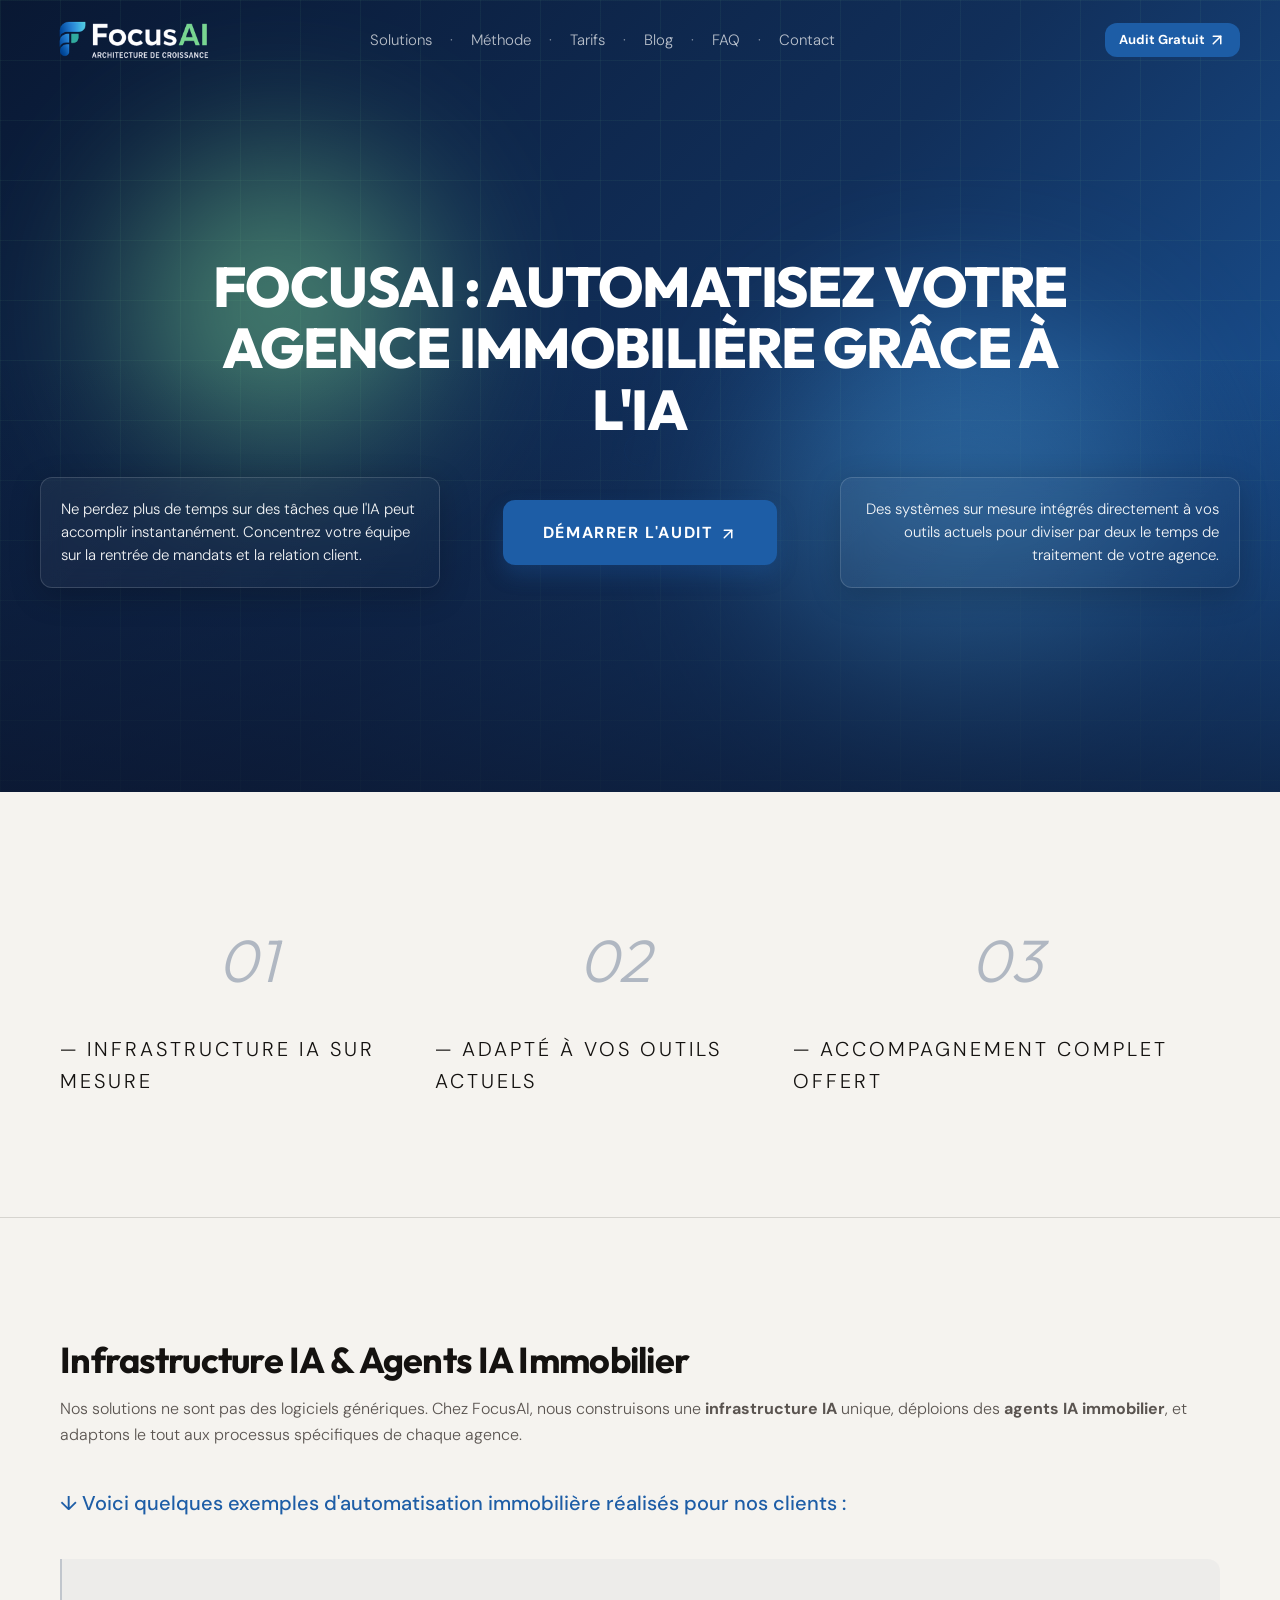
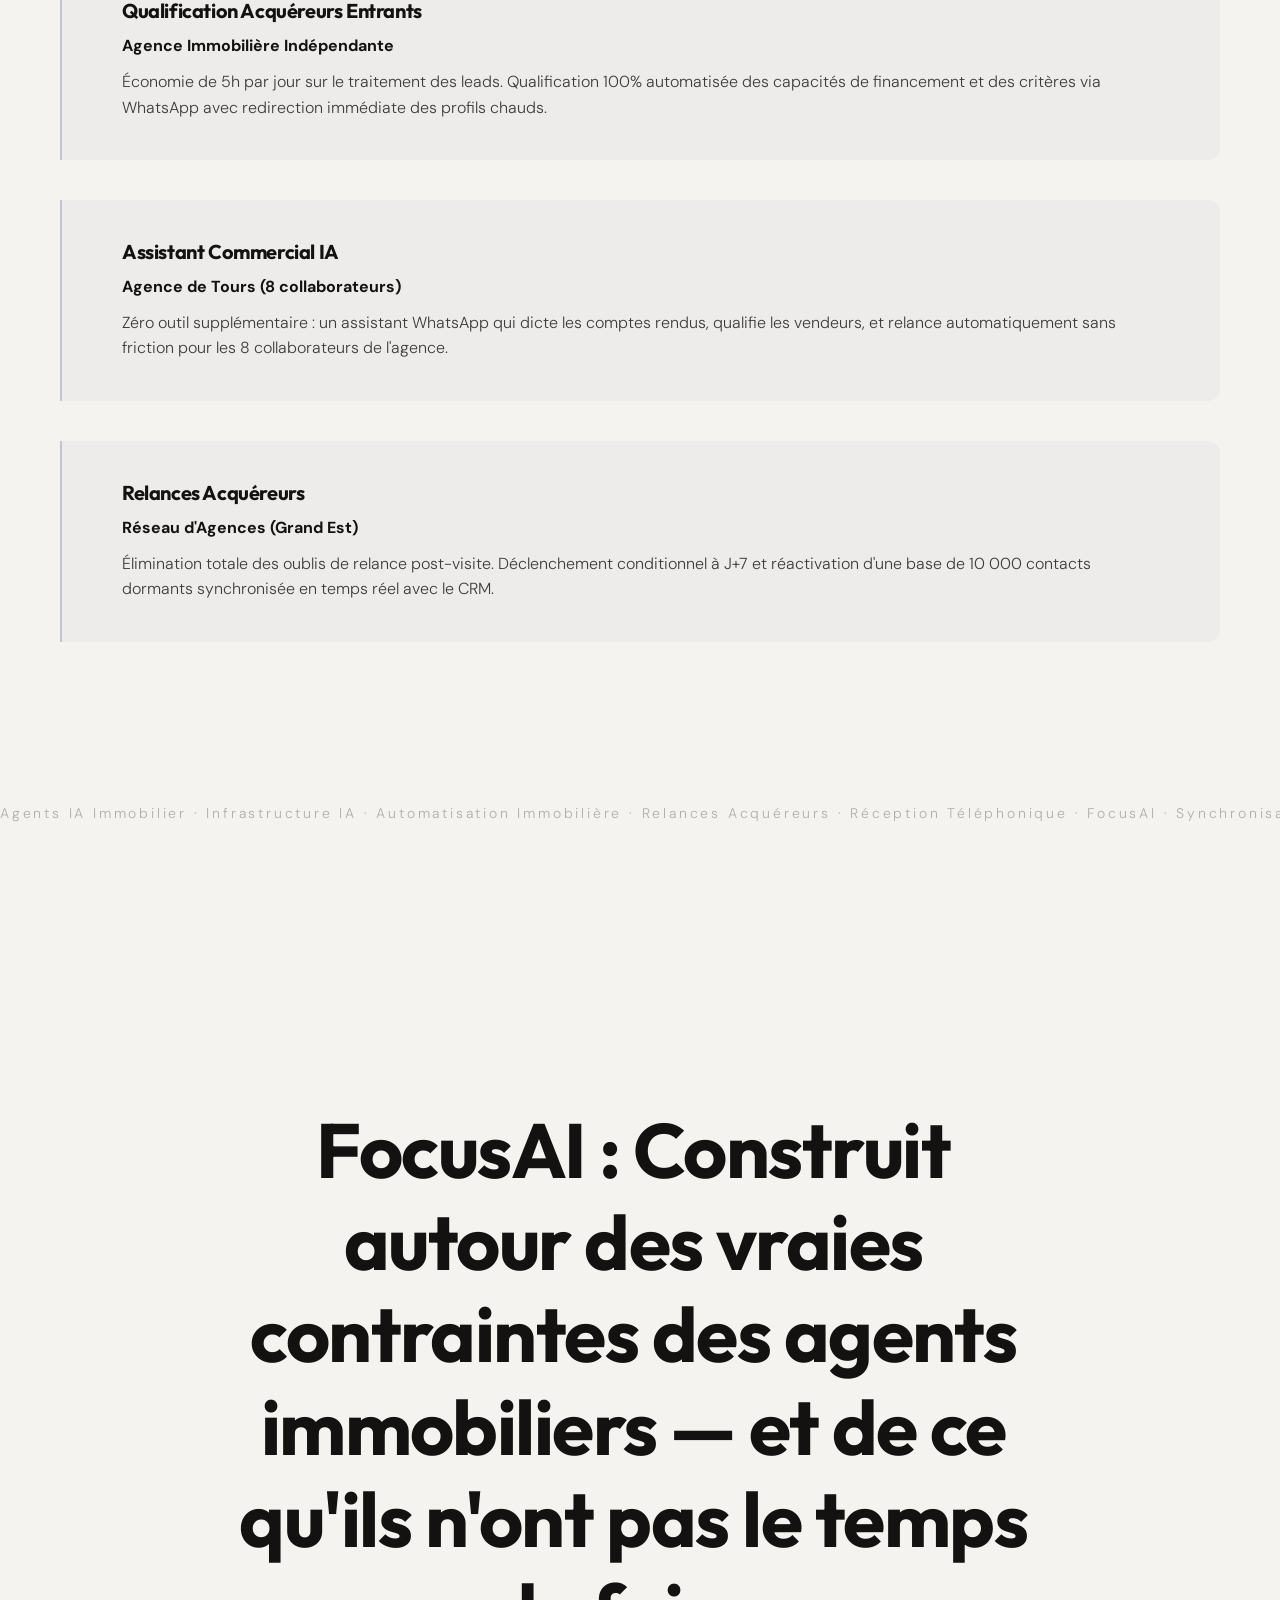
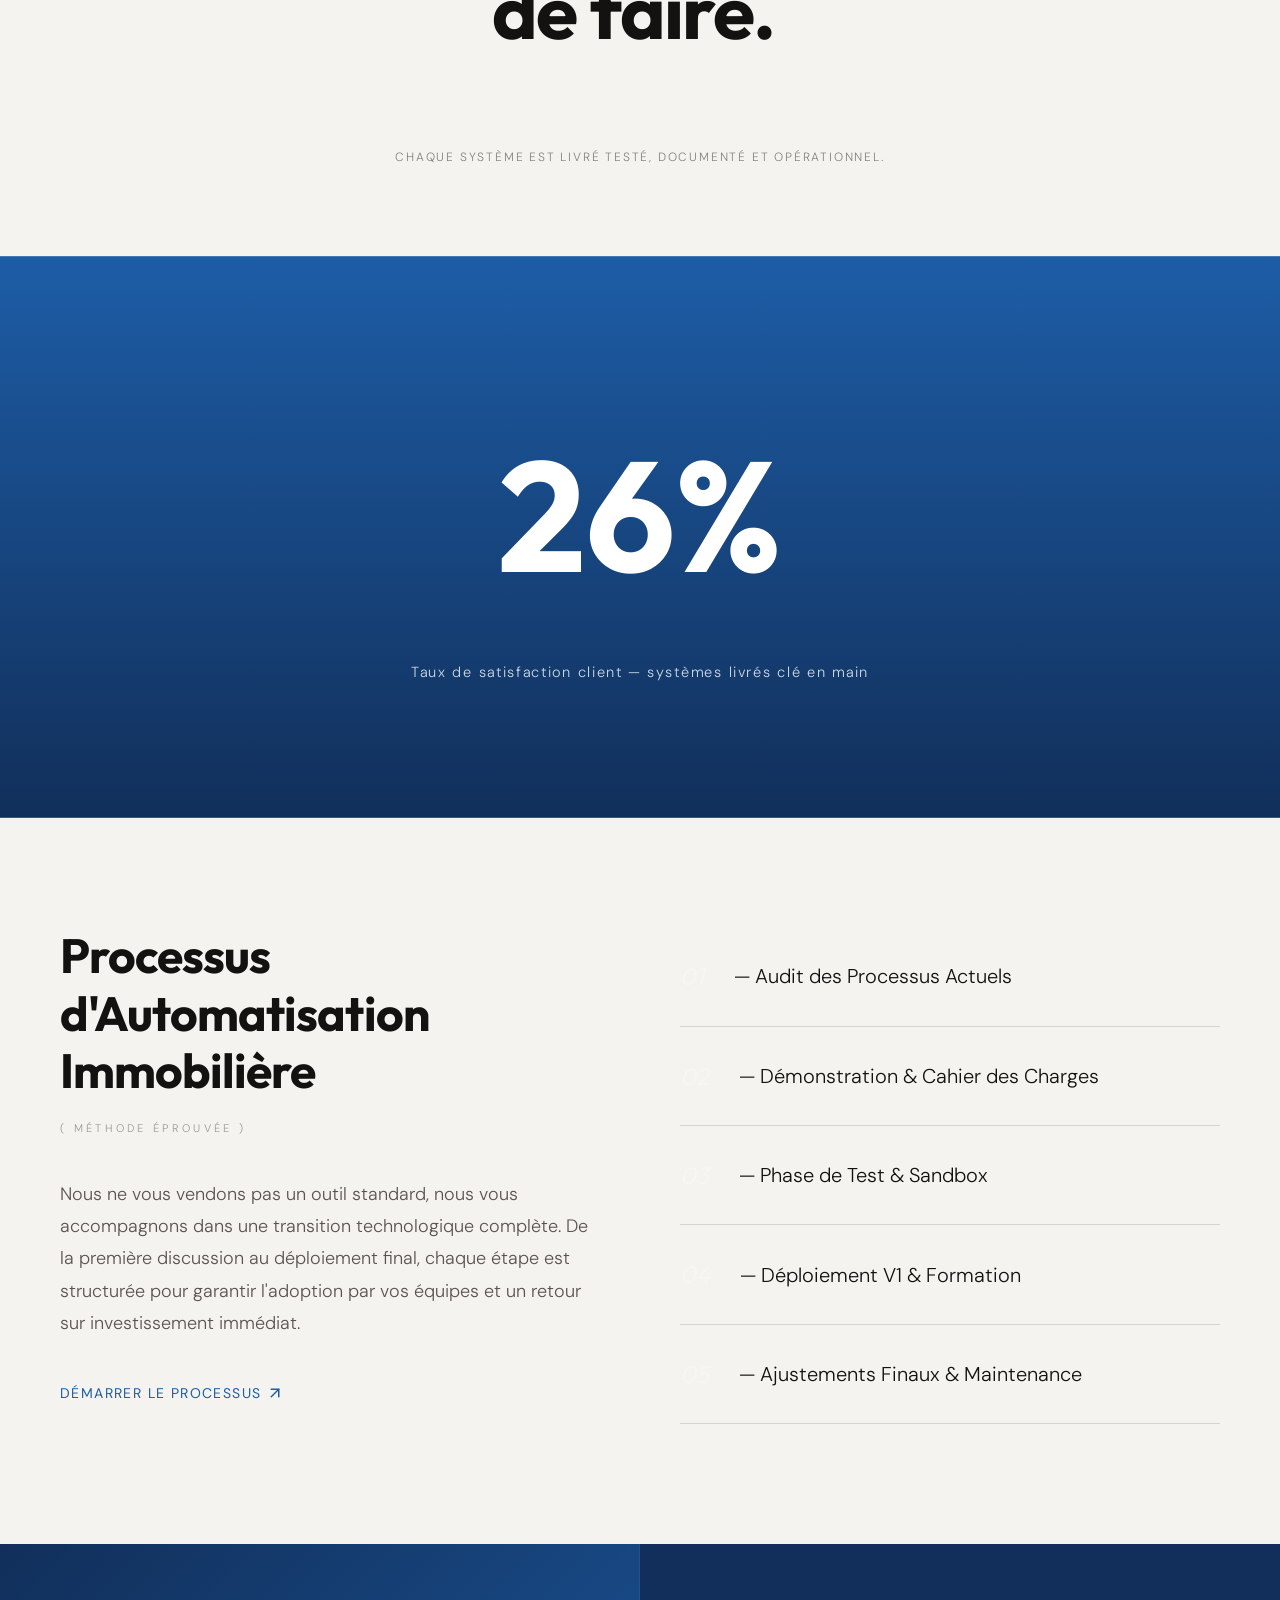
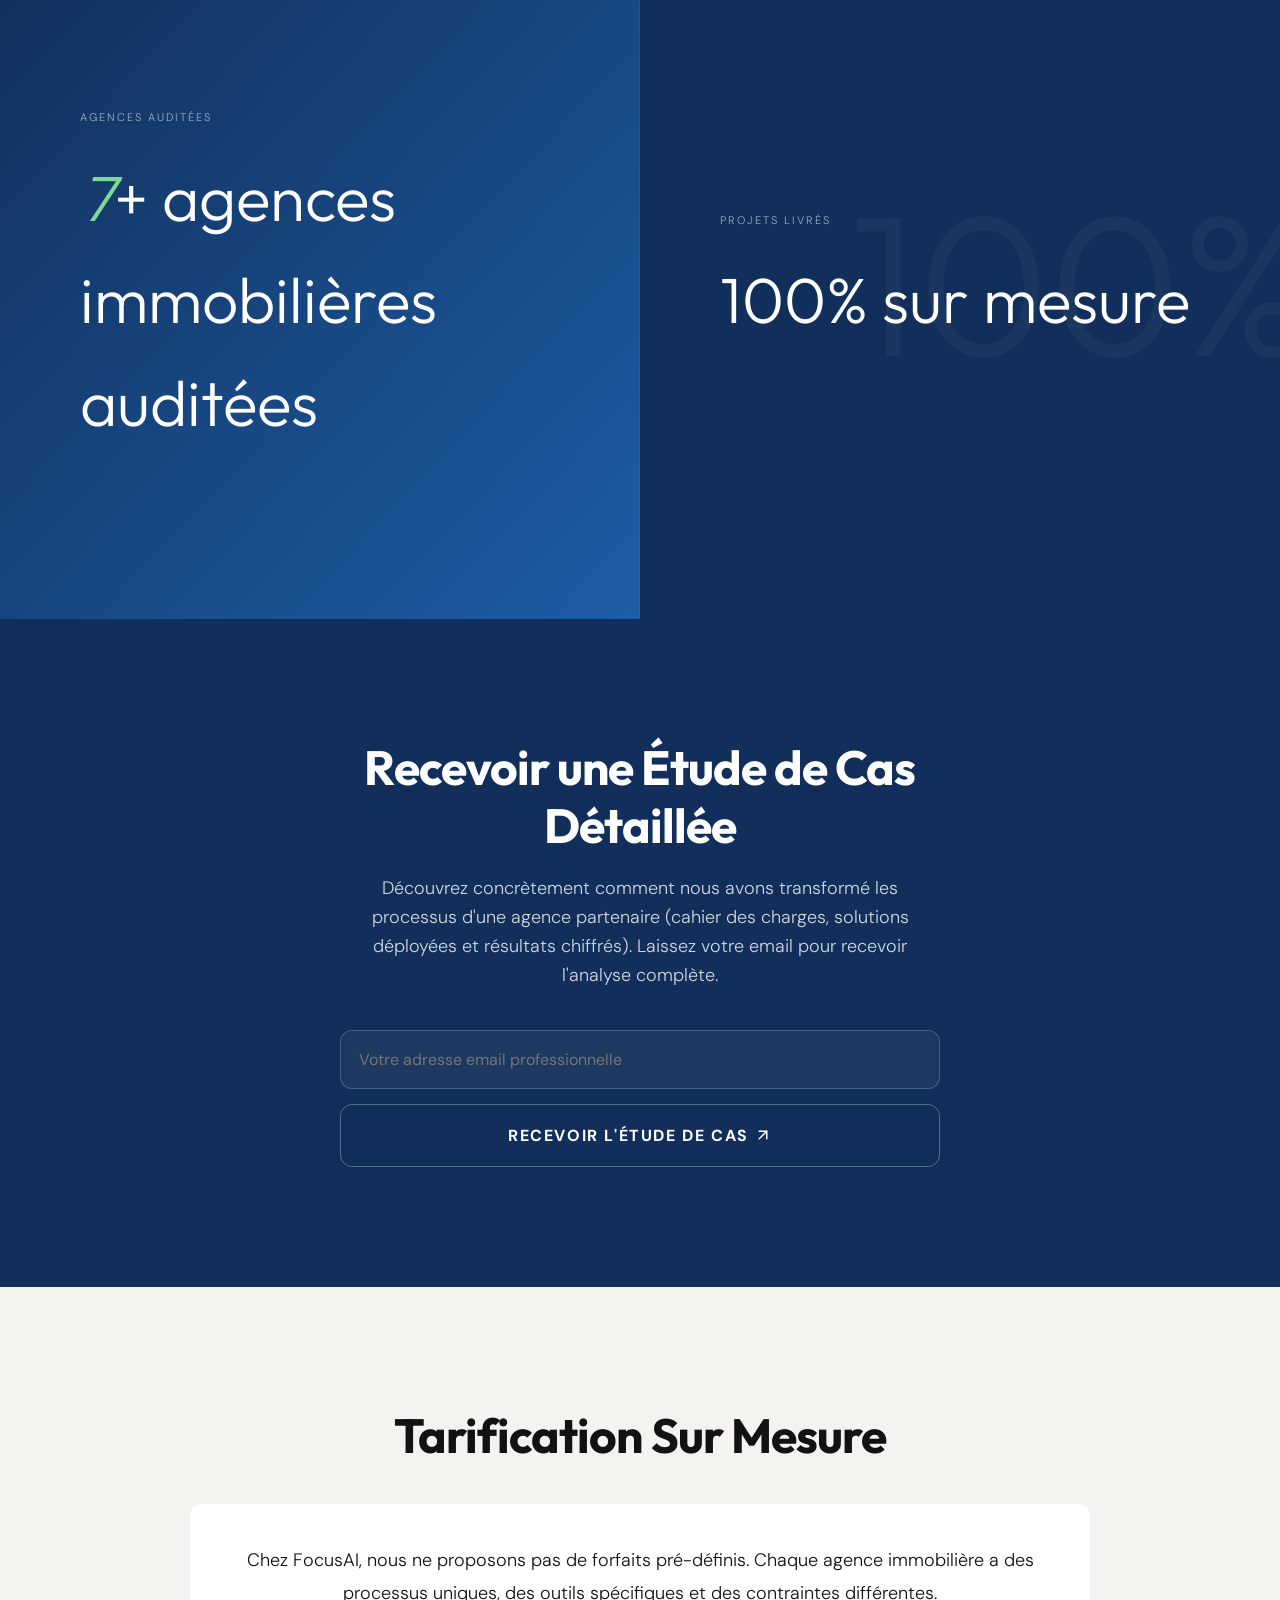
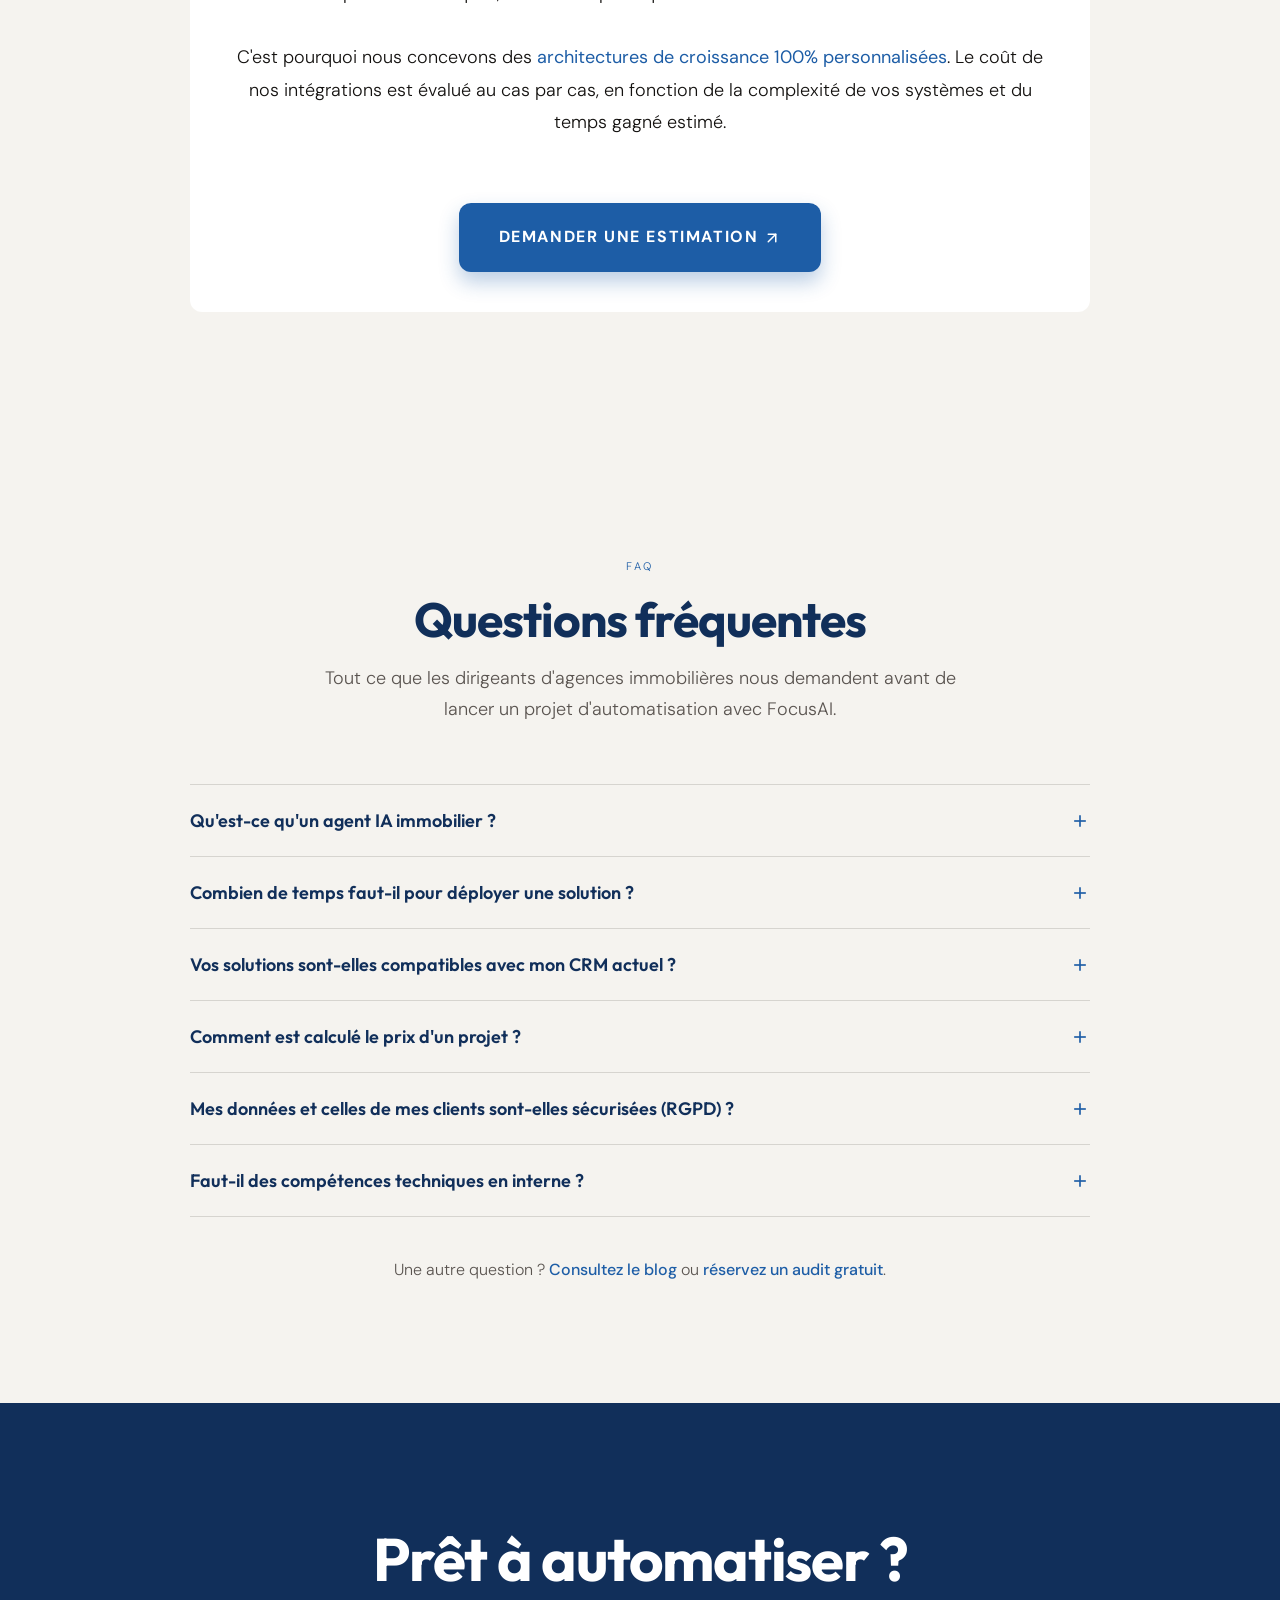
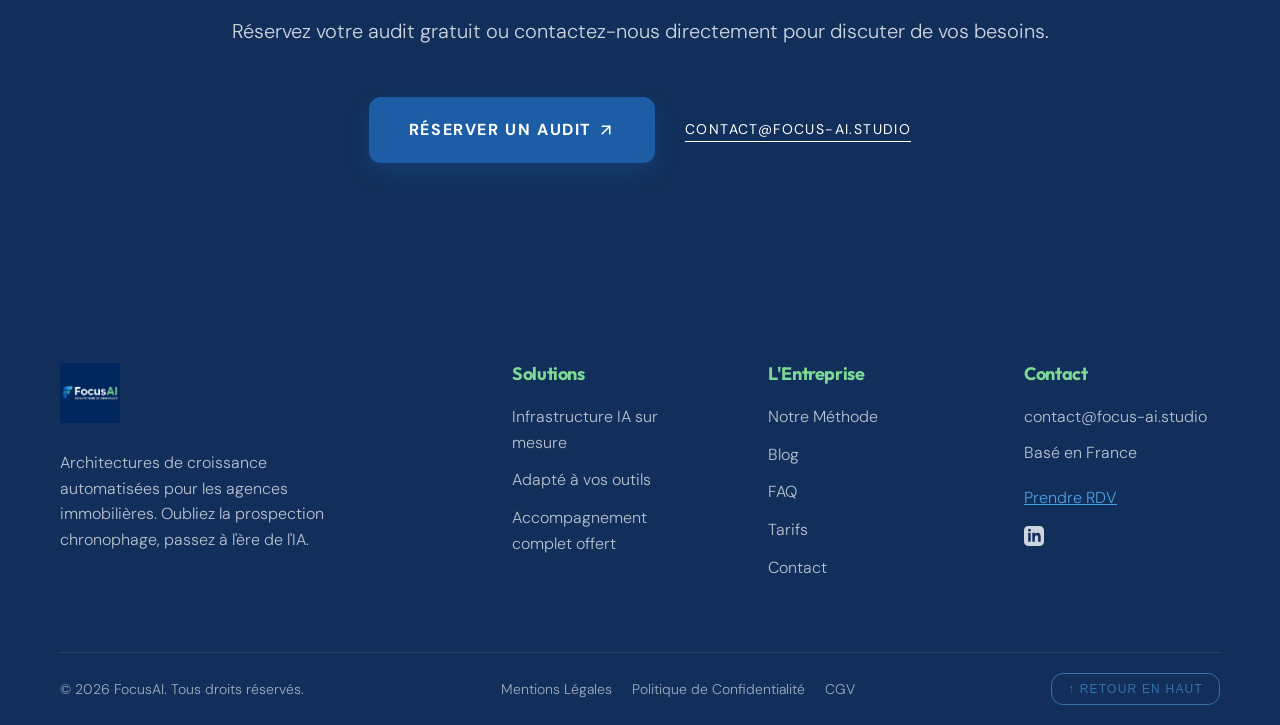
==== commit 9ab9f406: "Update design system: 12px border-radius, enforce Outfit and brand colors" ====
--- a/index.html
+++ b/index.html
@@ -283,10 +283,10 @@
             <h2 style="font-family: var(--font-heading); font-size: clamp(32px, 6vw, 48px); margin-bottom: 20px;">Recevoir une Étude de Cas Détaillée</h2>
             <p style="opacity: 0.8; margin-bottom: 40px; font-size: 18px; line-height: 1.6;">Découvrez concrètement comment nous avons transformé les processus d'une agence partenaire (cahier des charges, solutions déployées et résultats chiffrés). Laissez votre email pour recevoir l'analyse complète.</p>
             <form id="caseStudyForm" style="display: flex; flex-direction: column; gap: 15px;">
-                <input type="email" id="caseStudyEmail" placeholder="Votre adresse email professionnelle" required style="padding: 18px; border-radius: 4px; border: 1px solid rgba(255,255,255,0.2); background: rgba(255,255,255,0.05); color: white; width: 100%; font-family: var(--font-body); font-size: 16px; outline: none; transition: border-color 0.3s;">
+                <input type="email" id="caseStudyEmail" placeholder="Votre adresse email professionnelle" required style="padding: 18px; border-radius: 12px; border: 1px solid rgba(255,255,255,0.2); background: rgba(255,255,255,0.05); color: white; width: 100%; font-family: var(--font-body); font-size: 16px; outline: none; transition: border-color 0.3s;">
                 <button type="submit" id="caseStudySubmit" class="btn-secondary" style="width: 100%; border: 1px solid rgba(255, 255, 255, 0.3); display: flex; align-items: center; justify-content: center; gap: 5px;">Recevoir l'étude de cas <svg class="btn-icon" viewBox="0 0 24 24" fill="none" stroke="currentColor" stroke-width="2" stroke-linecap="round" stroke-linejoin="round"><line x1="7" y1="17" x2="17" y2="7"></line><polyline points="7 7 17 7 17 17"></polyline></svg></button>
             </form>
-            <div id="caseStudySuccess" style="display: none; color: #49A0E3; margin-top: 15px; font-weight: bold; padding: 15px; border: 1px solid #49A0E3; border-radius: 4px; background: rgba(73, 160, 227, 0.1);">
+            <div id="caseStudySuccess" style="display: none; color: #49A0E3; margin-top: 15px; font-weight: bold; padding: 15px; border: 1px solid #49A0E3; border-radius: 12px; background: rgba(73, 160, 227, 0.1);">
                 ✓ Parfait ! L'étude de cas a été envoyée à votre adresse email.
             </div>
         </div>
@@ -450,7 +450,7 @@
                 <input type="text" id="auditDomain" class="modal-input" placeholder="Domaine d'activité (ex: Transaction...)" required>
                 <button type="submit" id="auditSubmitBtn" class="btn-primary" style="width: 100%; border: none; margin-top: 10px;">Envoyer la demande</button>
             </form>
-            <div id="auditSuccessMsg" style="display: none; color: #49A0E3; margin-top: 15px; font-weight: bold; padding: 15px; border: 1px solid #49A0E3; border-radius: 4px; background: rgba(73, 160, 227, 0.1);">
+            <div id="auditSuccessMsg" style="display: none; color: #49A0E3; margin-top: 15px; font-weight: bold; padding: 15px; border: 1px solid #49A0E3; border-radius: 12px; background: rgba(73, 160, 227, 0.1);">
                 ✓ Demande envoyée ! Nous vous contactons très vite.
             </div>
         </div>
--- a/style.css
+++ b/style.css
@@ -172,7 +172,7 @@
     background-color: var(--accent-main);
     color: var(--text-light) !important;
     border: none;
-    border-radius: 4px;
+    border-radius: 12px;
     font-weight: bold;
     transition: background-color 0.3s, transform 0.3s;
 }
@@ -216,7 +216,7 @@
     width: 100%;
     height: 2px;
     background-color: var(--text-light);
-    border-radius: 2px;
+    border-radius: 12px;
     transition: all 0.3s ease;
 }
 
@@ -356,7 +356,7 @@
     background: rgba(255, 255, 255, 0.03);
     border: 1px solid rgba(255, 255, 255, 0.1);
     padding: 20px;
-    border-radius: 10px;
+    border-radius: 12px;
     backdrop-filter: blur(10px);
     display: flex;
     flex-direction: column;
@@ -427,7 +427,7 @@
     background-color: var(--accent-main);
     color: var(--text-light) !important;
     border: none;
-    border-radius: 4px;
+    border-radius: 12px;
     font-family: var(--font-body);
     font-size: 16px;
     text-transform: uppercase;
@@ -449,7 +449,7 @@
     background-color: transparent;
     color: var(--text-light) !important;
     border: 1px solid rgba(255, 255, 255, 0.3);
-    border-radius: 4px;
+    border-radius: 12px;
     font-family: var(--font-body);
     font-size: 16px;
     text-transform: uppercase;
@@ -717,7 +717,7 @@
     transform: translateY(-5px);
     box-shadow: 0 10px 25px rgba(0, 0, 0, 0.05);
     background: #ffffff;
-    border-radius: 8px;
+    border-radius: 12px;
     padding: 30px 20px;
     border-bottom: 1px solid transparent;
 }
@@ -1055,7 +1055,7 @@
 
 /* Footer Section */
 .footer {
-    background-color: #091833;
+    background-color: var(--bg-dark);
     color: var(--text-light);
     padding: 80px 60px 20px 60px;
 }
@@ -1135,7 +1135,7 @@
     color: var(--accent-sec);
     border: 1px solid var(--accent-sec);
     padding: 8px 16px;
-    border-radius: 20px;
+    border-radius: 12px;
     cursor: pointer;
     font-size: 12px;
     text-transform: uppercase;
@@ -1265,7 +1265,7 @@
 
 .modal-input {
     padding: 16px;
-    border-radius: 4px;
+    border-radius: 12px;
     border: 1px solid rgba(255, 255, 255, 0.2);
     background: rgba(255, 255, 255, 0.05);
     color: white;
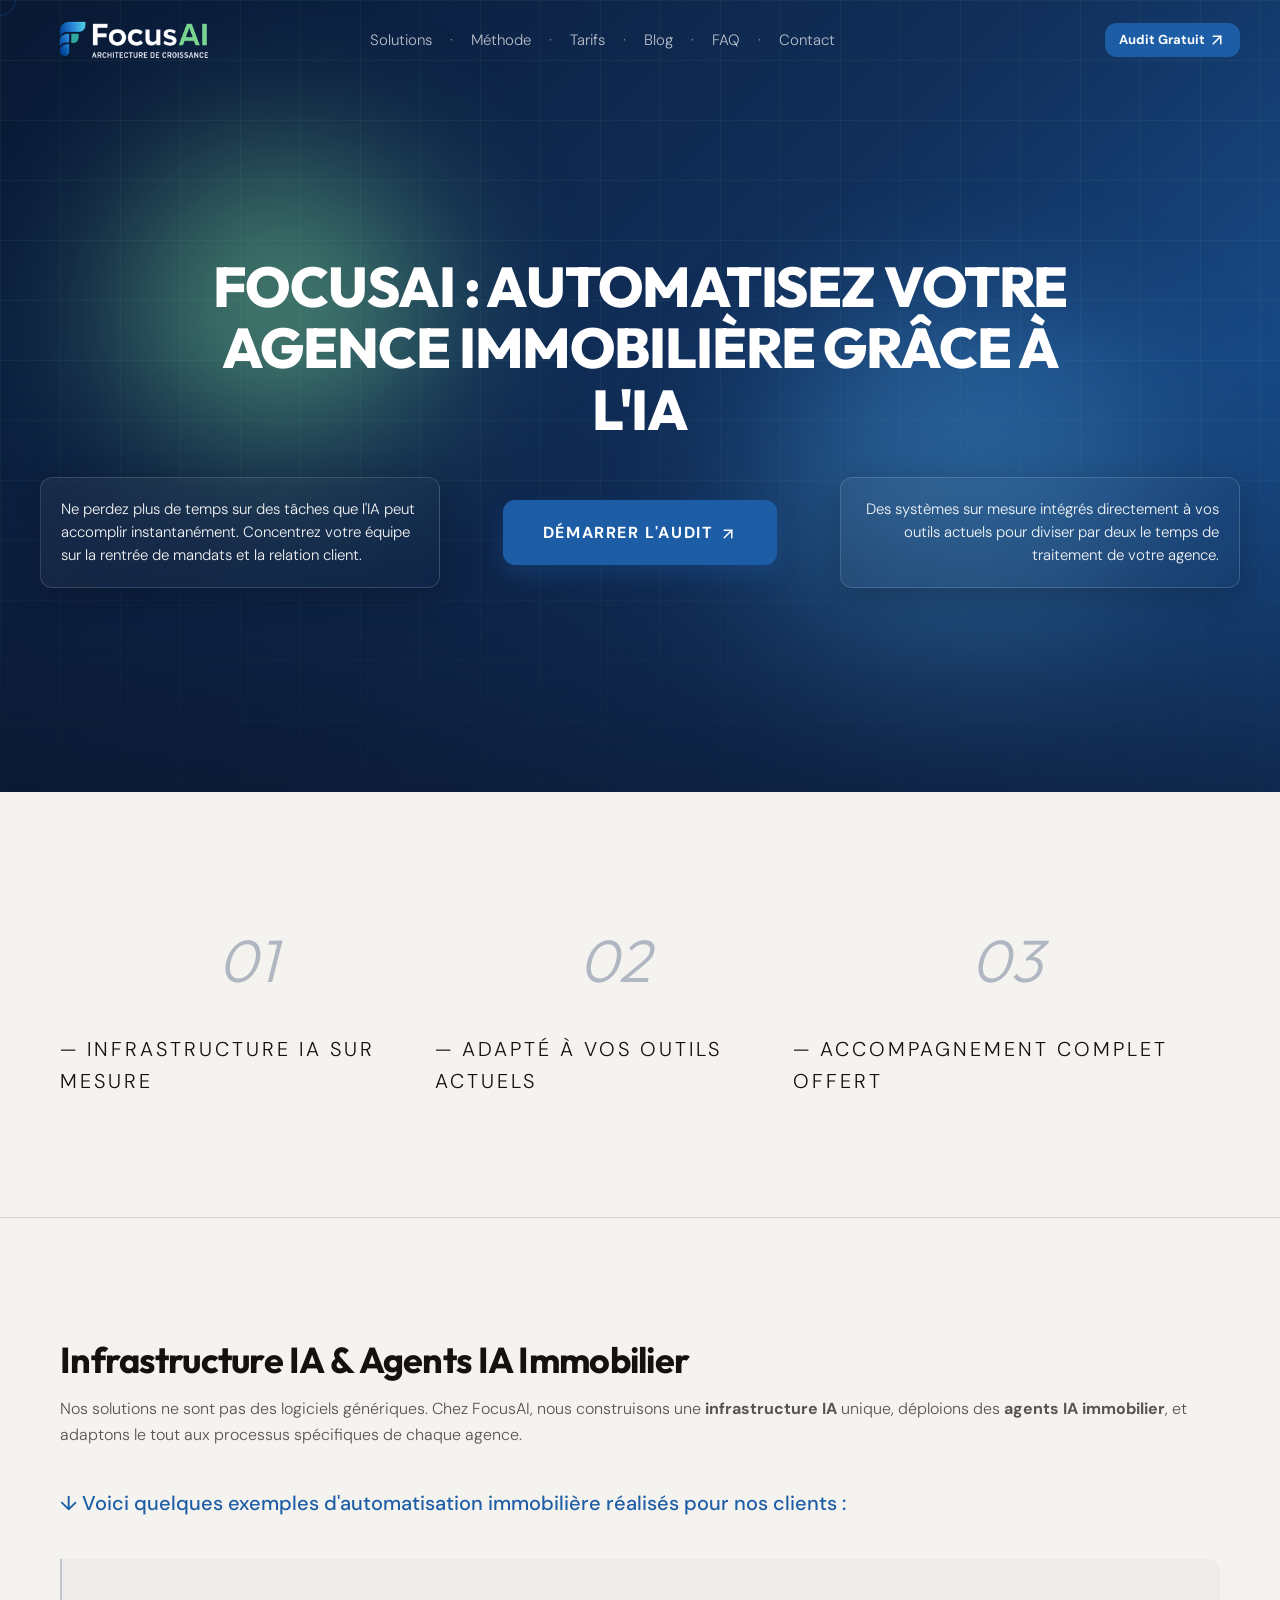
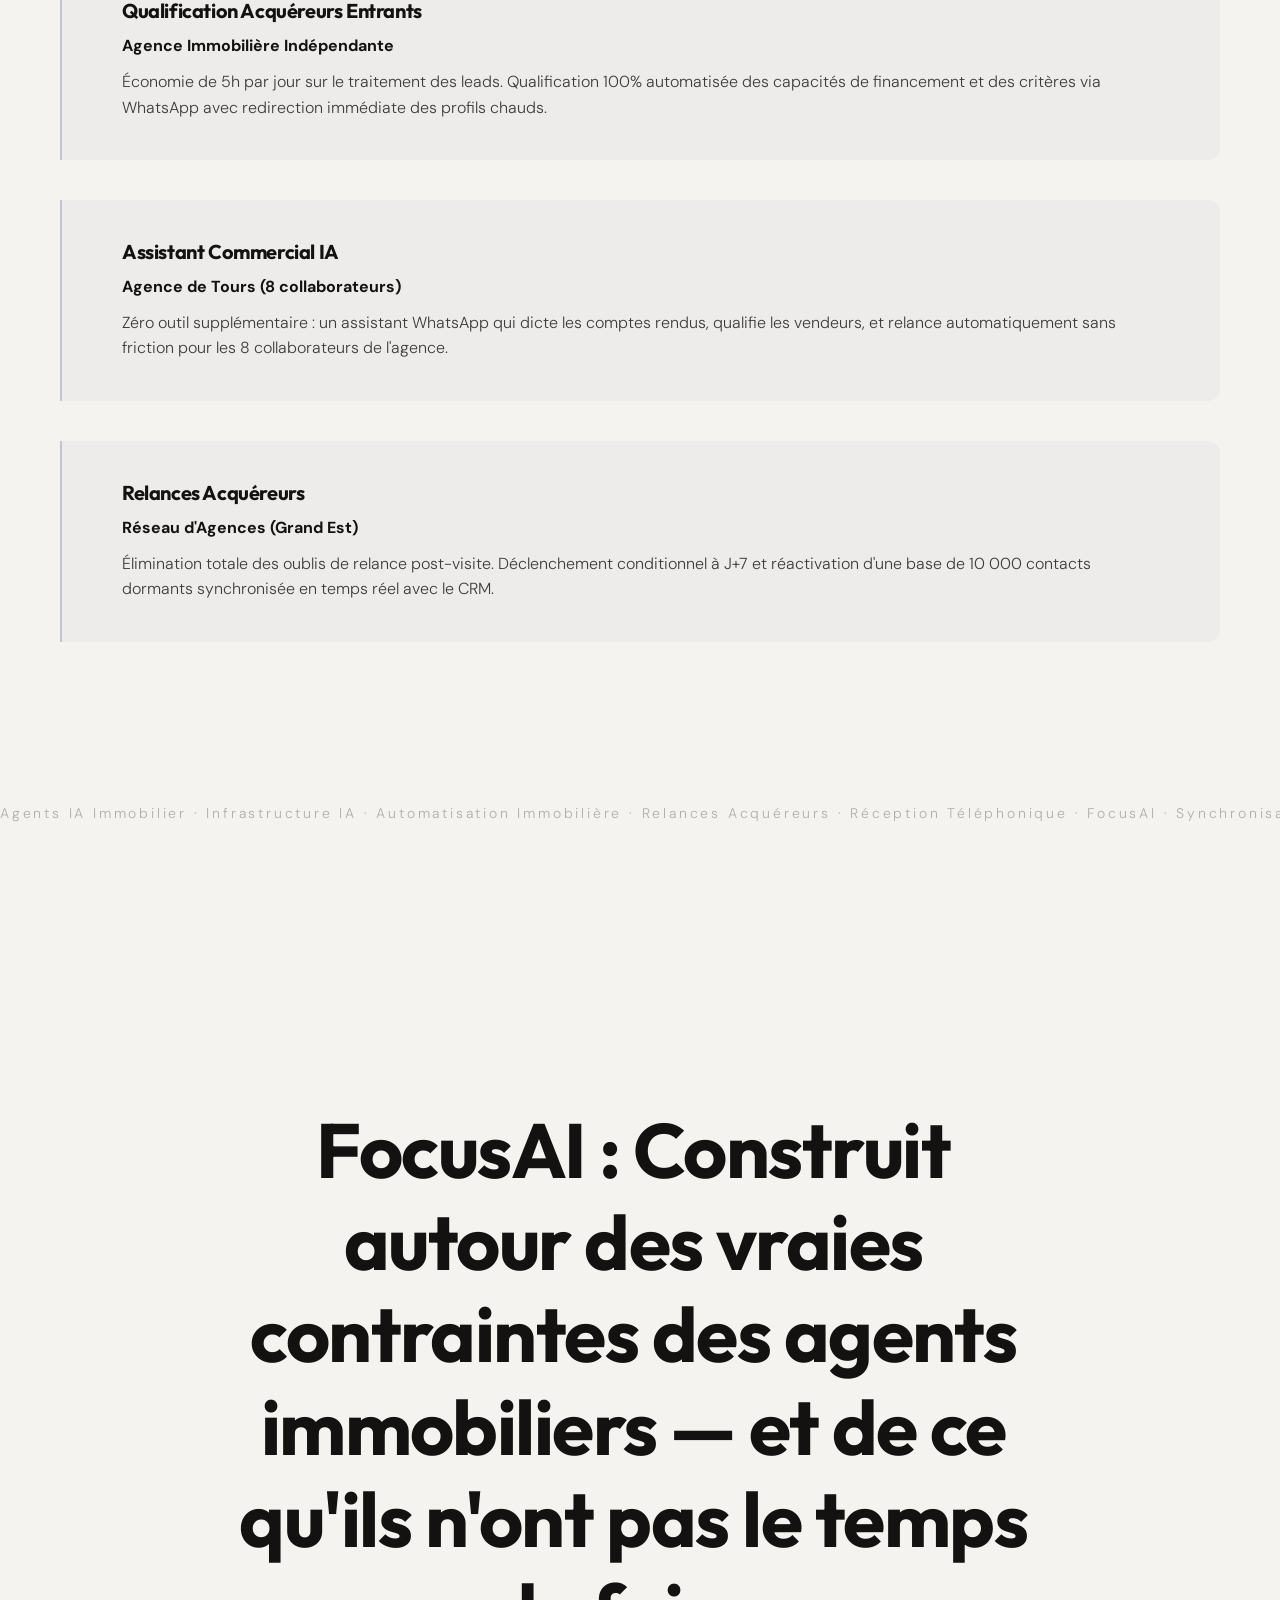
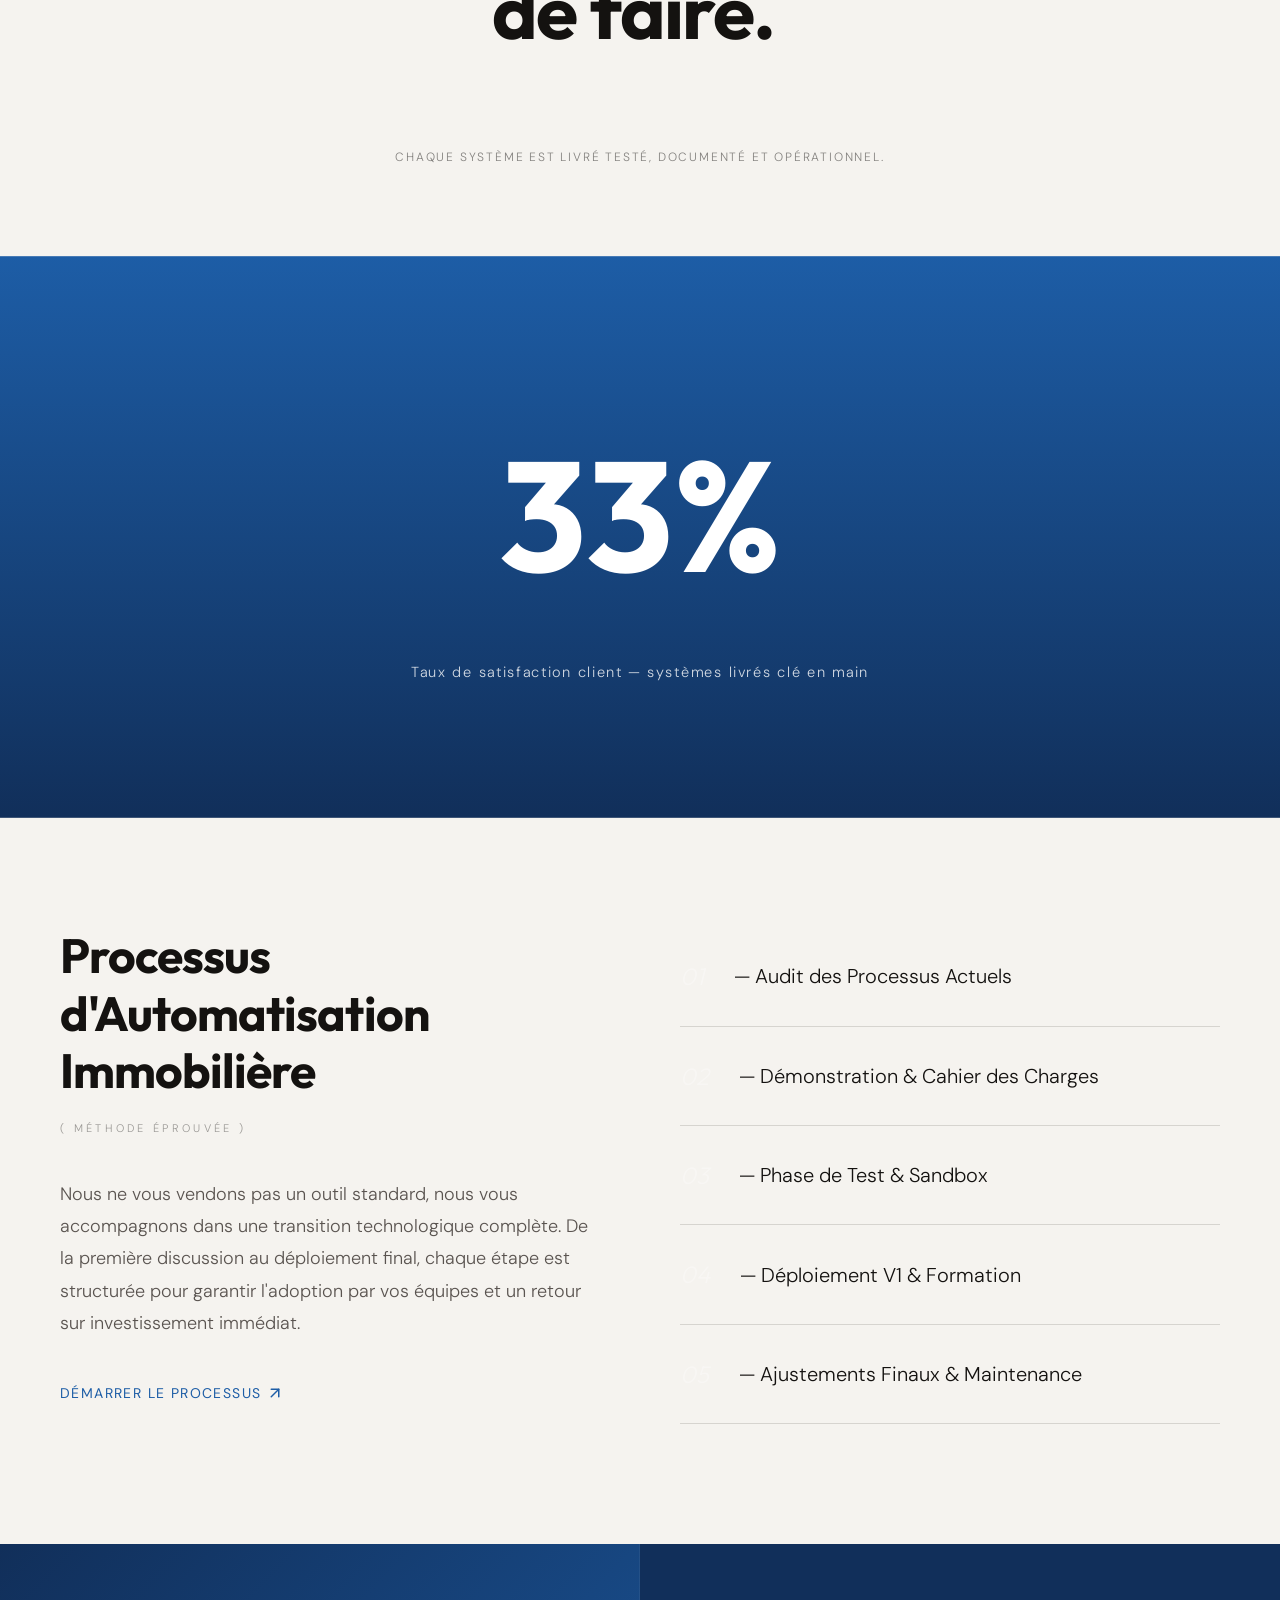
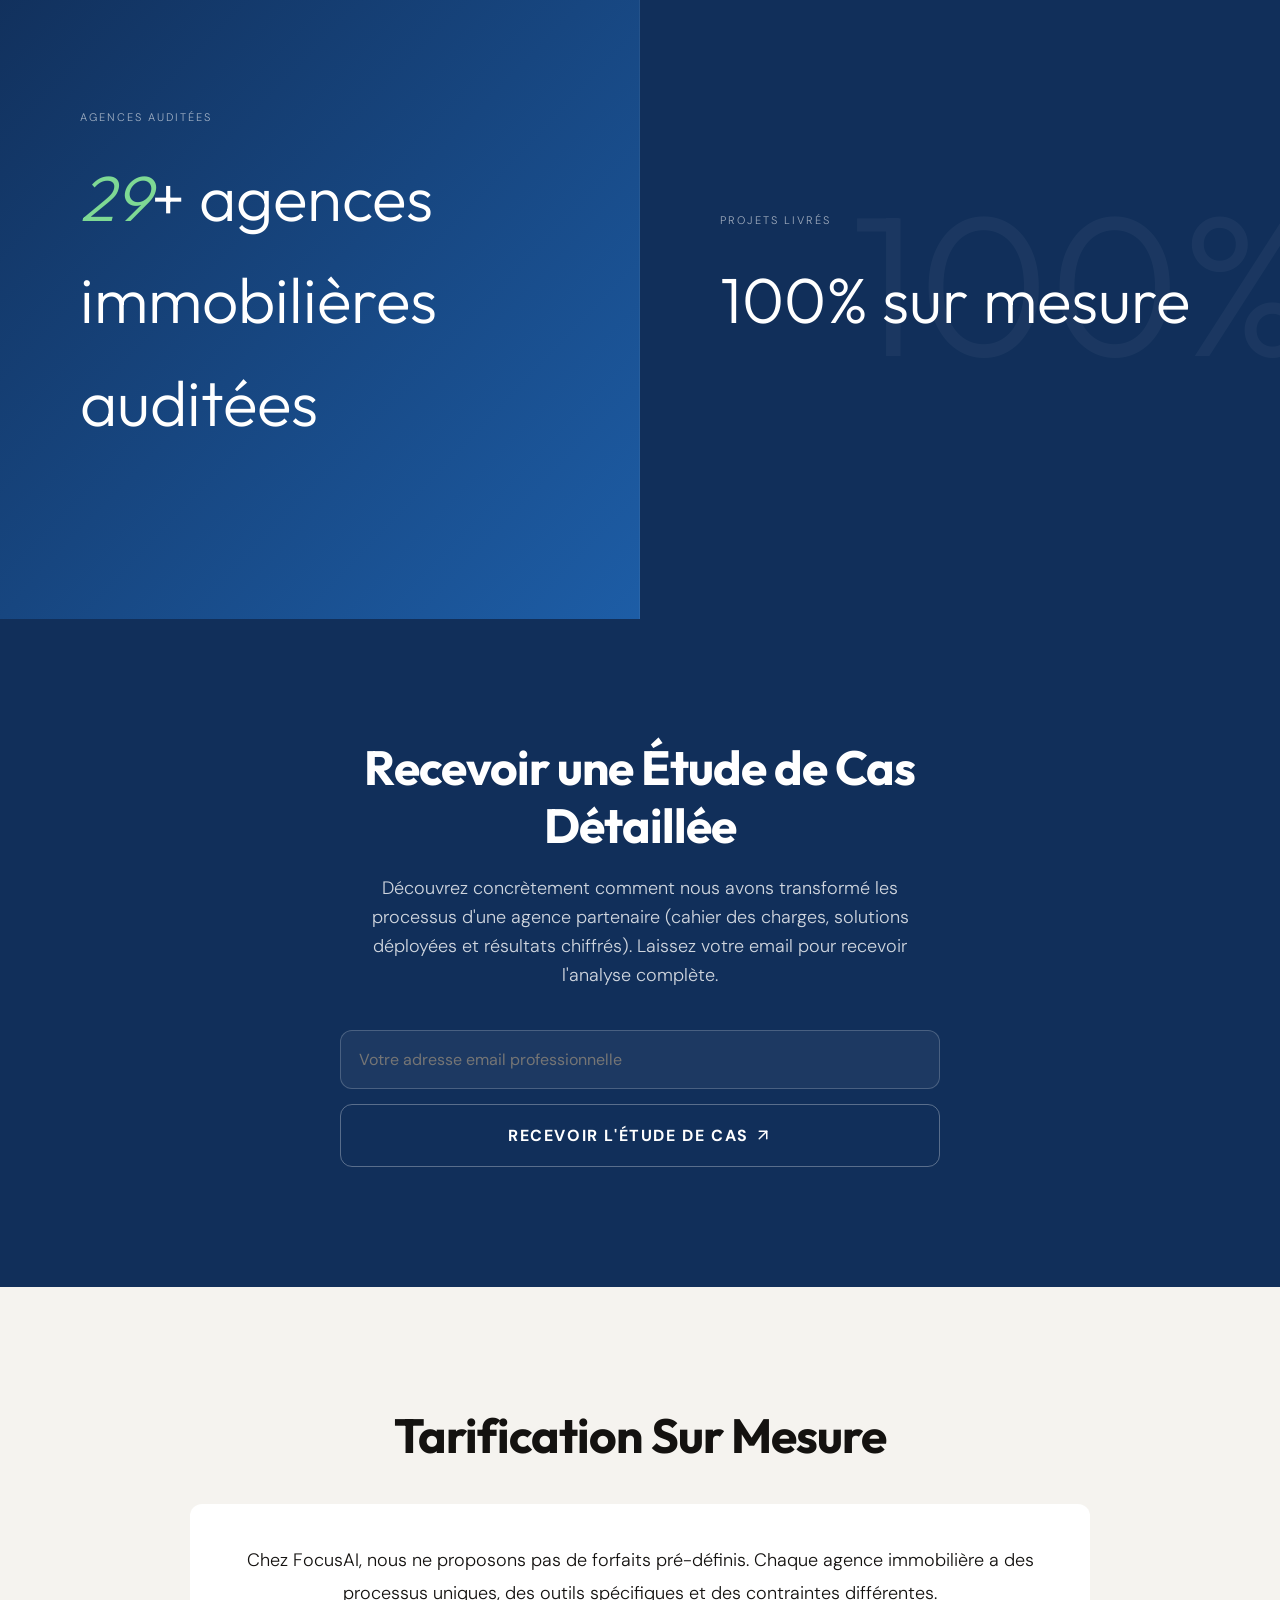
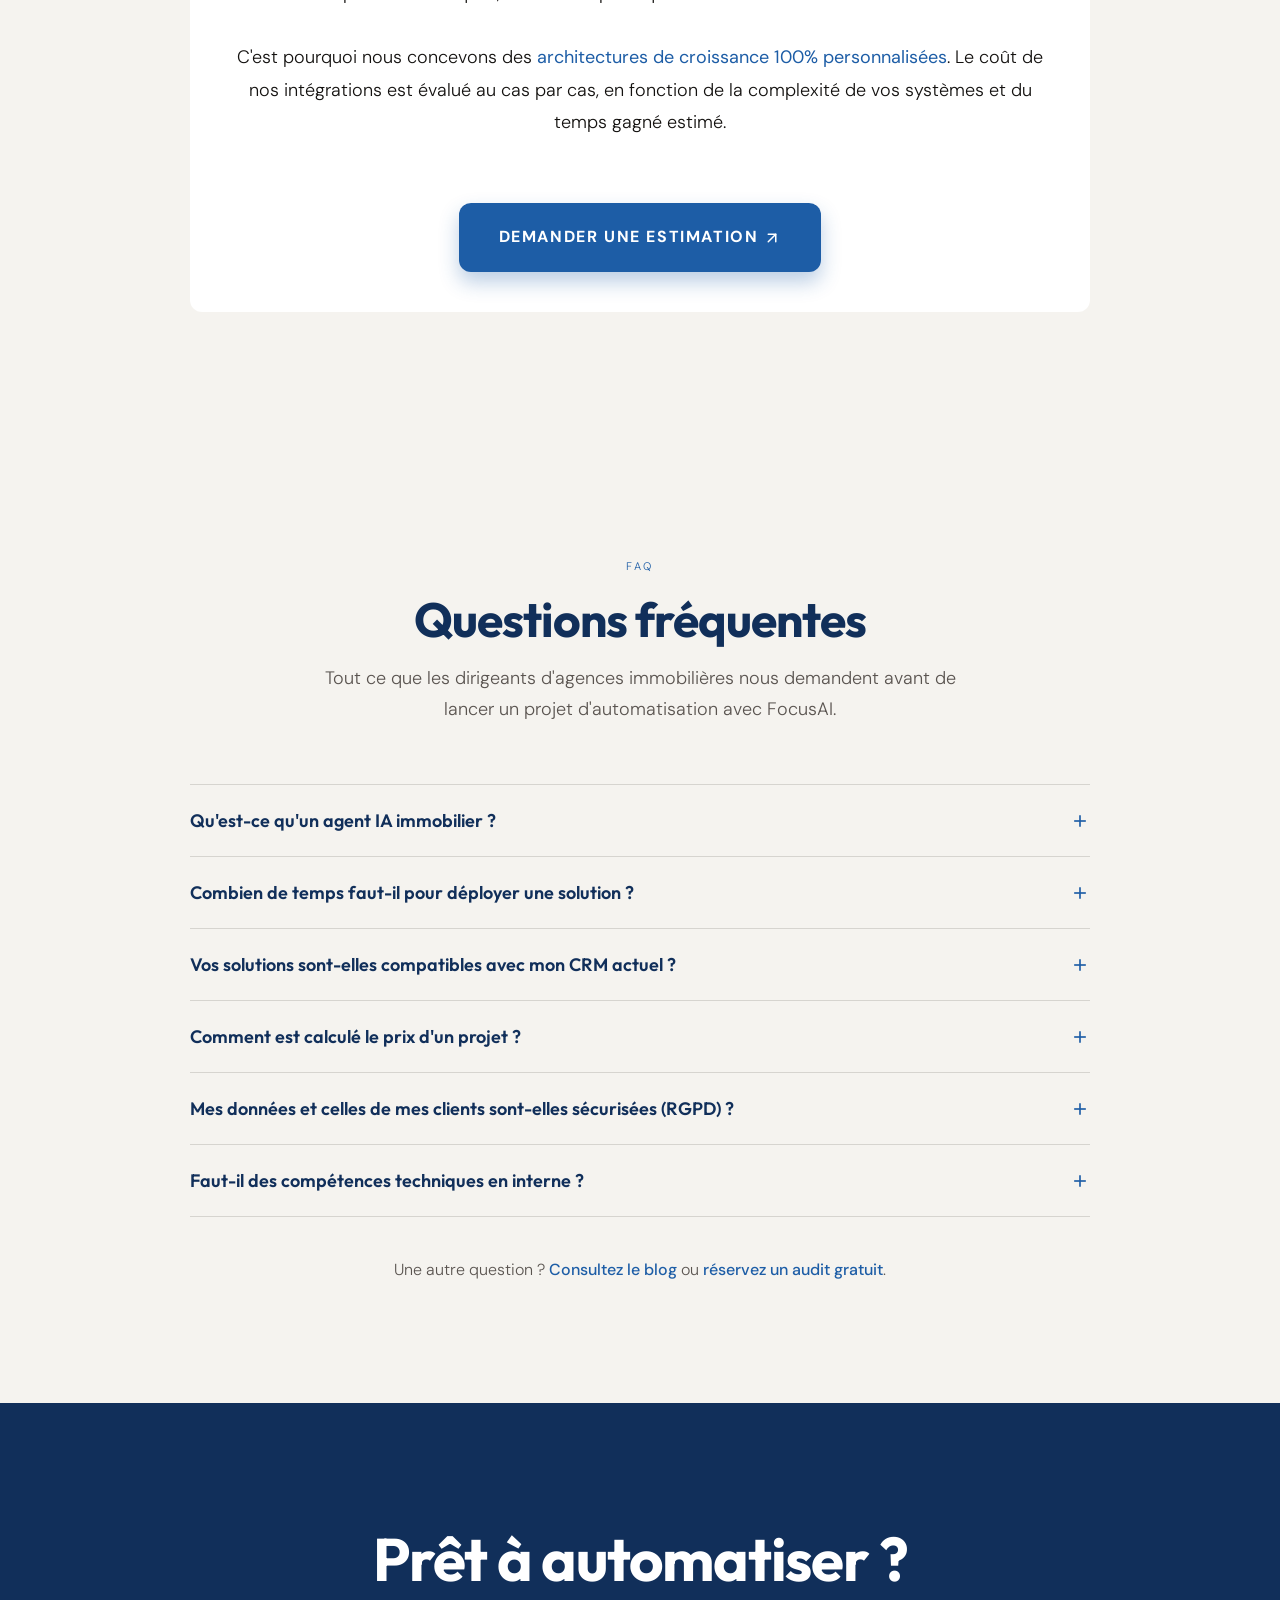
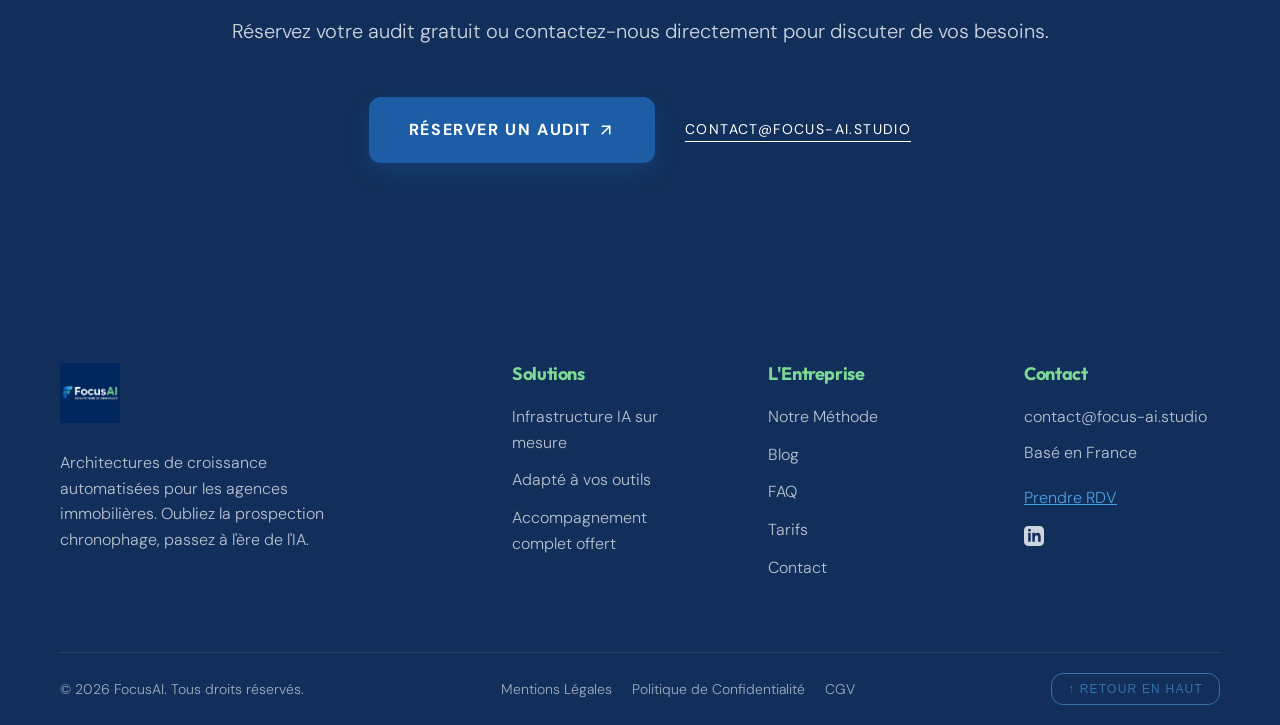
==== commit 1717520c: "Update audited agencies counter from 30 to 100" ====
--- a/index.html
+++ b/index.html
@@ -264,7 +264,7 @@
         <div class="stats-col stats-left">
             <div class="stats-content reveal-fade delay-1">
                 <span class="stats-label">AGENCES AUDITÉES</span>
-                <div class="stats-value"><span class="counter" data-target="30">0</span>+ agences immobilières auditées</div>
+                <div class="stats-value"><span class="counter" data-target="100">0</span>+ agences immobilières auditées</div>
             </div>
             <div class="stats-separator"></div>
         </div>
--- a/style.css
+++ b/style.css
@@ -25,6 +25,8 @@
 html {
     scroll-behavior: smooth;
     font-size: 16px;
+    overflow-x: hidden;
+    width: 100%;
 }
 
 body {
@@ -34,6 +36,8 @@
     font-weight: 300;
     line-height: 1.6;
     overflow-x: hidden;
+    width: 100%;
+    position: relative;
     cursor: none; /* Custom cursor */
 }
 
@@ -83,6 +87,7 @@
     height: 32px;
     border: 1px solid var(--bg-dark);
     transition: width 0.2s, height 0.2s, background-color 0.2s, border-color 0.3s;
+    backface-visibility: hidden;
 }
 
 body.hovering .cursor-outline {
@@ -144,6 +149,17 @@
     transform: scale(3.4);
     transform-origin: left center;
     margin-left: 12px;
+    will-change: transform;
+}
+
+.nav-logo-img.logo-processing {
+    opacity: 0;
+    transition: opacity 0.1s ease;
+}
+
+.nav-logo-img.logo-ready {
+    opacity: 1;
+    transition: opacity 0.2s ease;
 }
 
 .nav-links {
@@ -290,6 +306,7 @@
     border-radius: 50%;
     filter: blur(80px);
     opacity: 0.5;
+    will-change: transform;
 }
 
 .orb-1 {
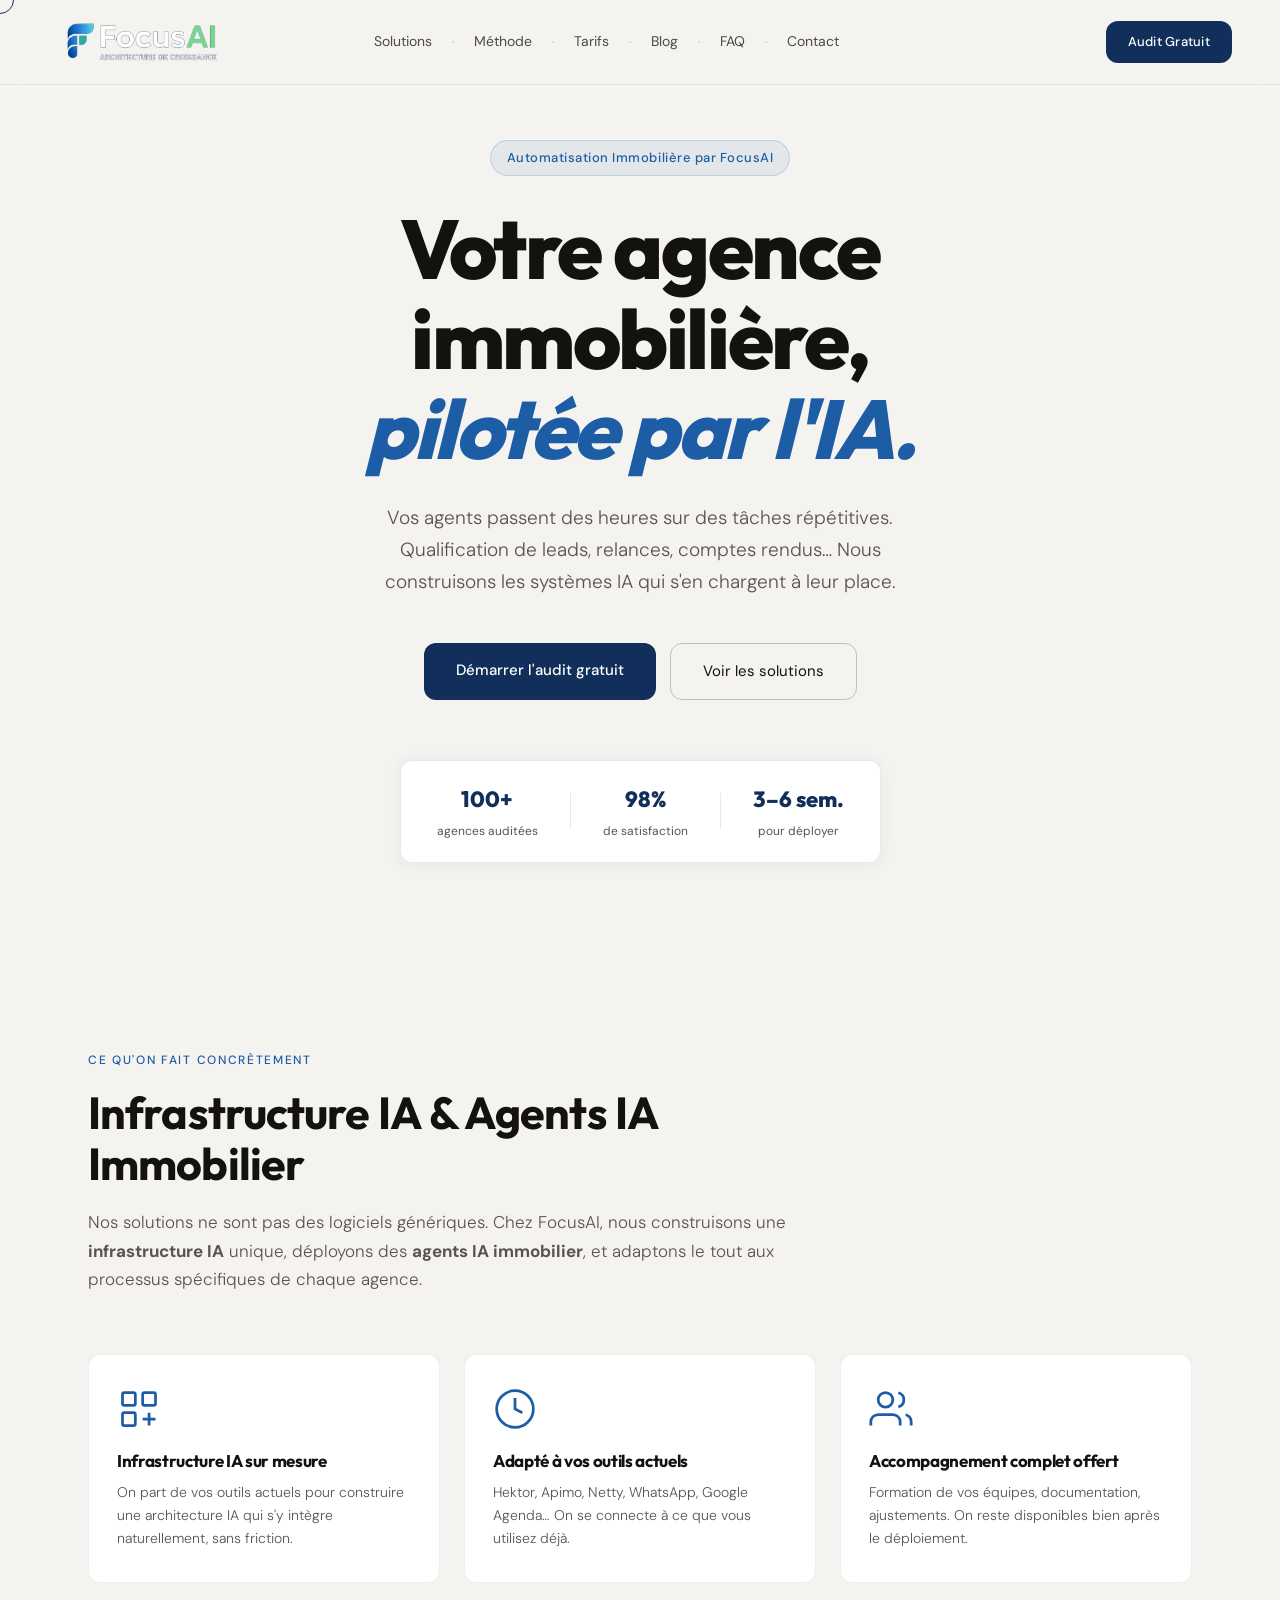
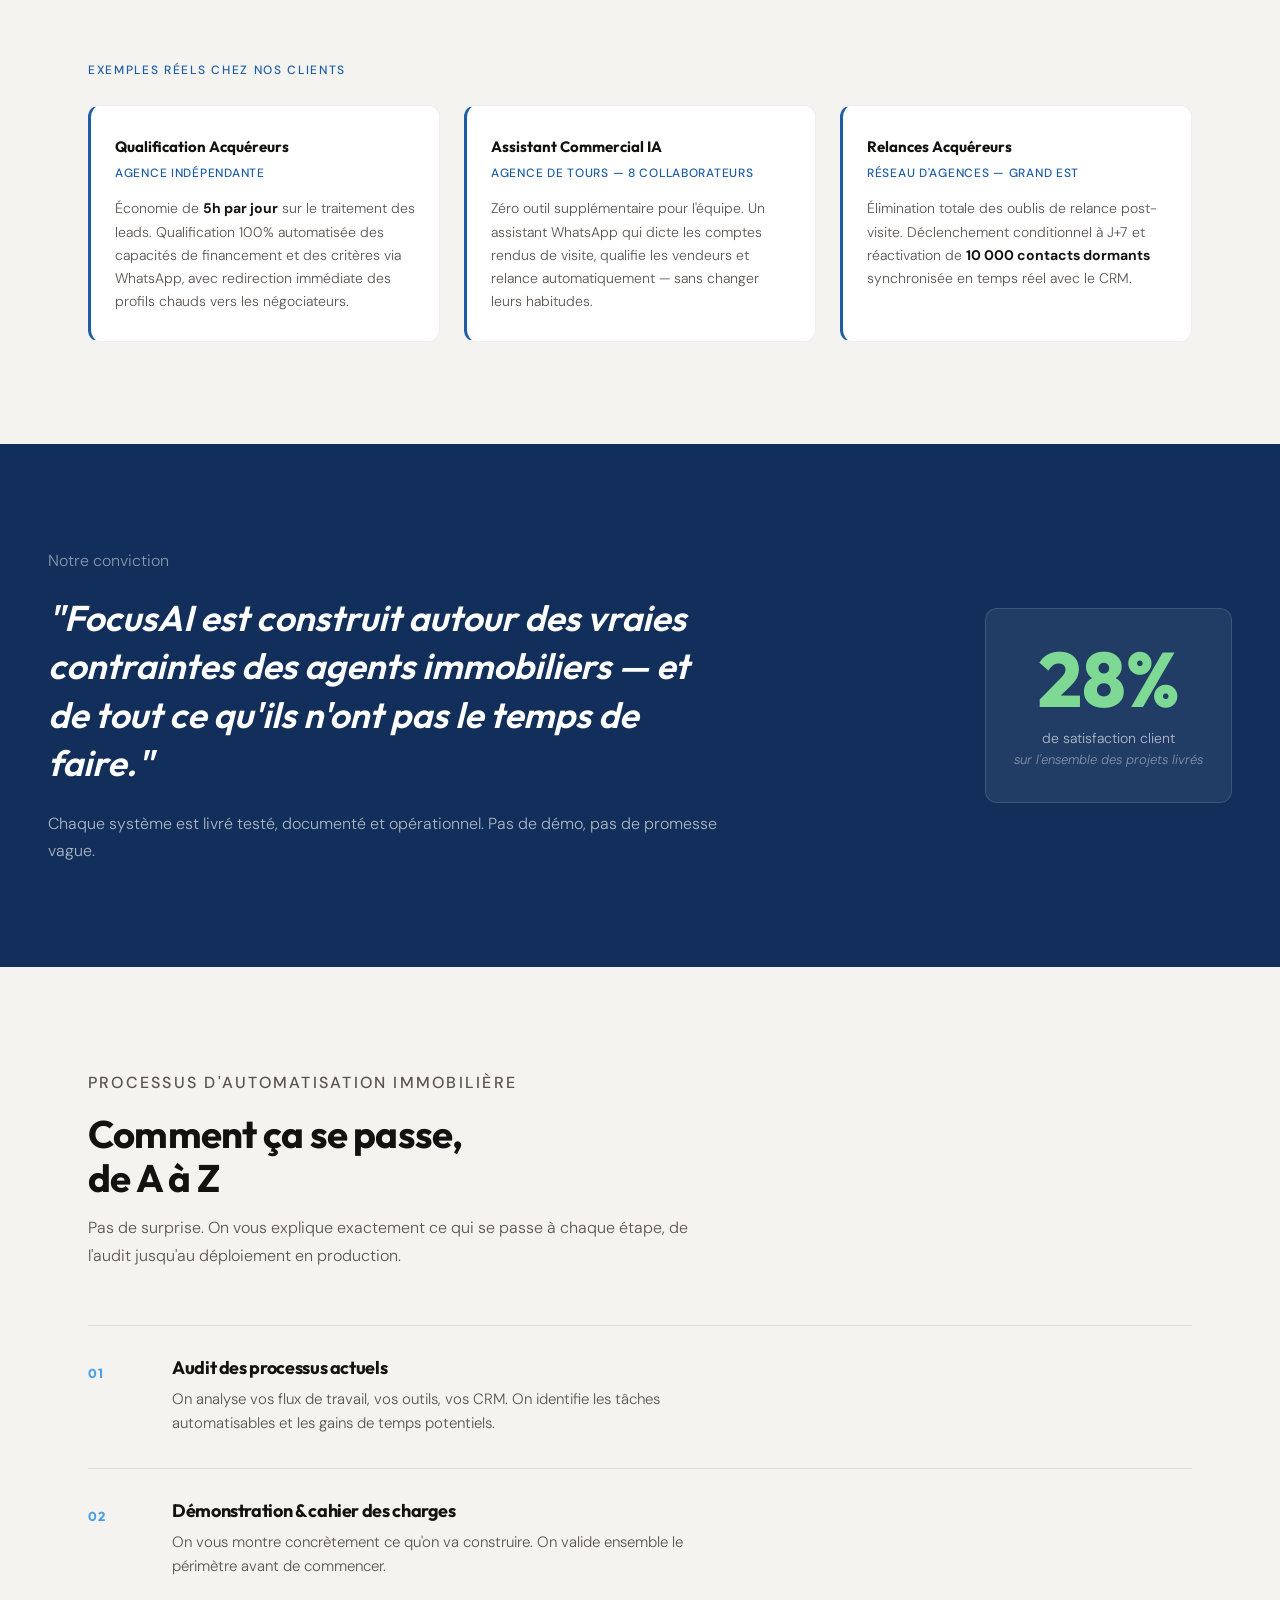
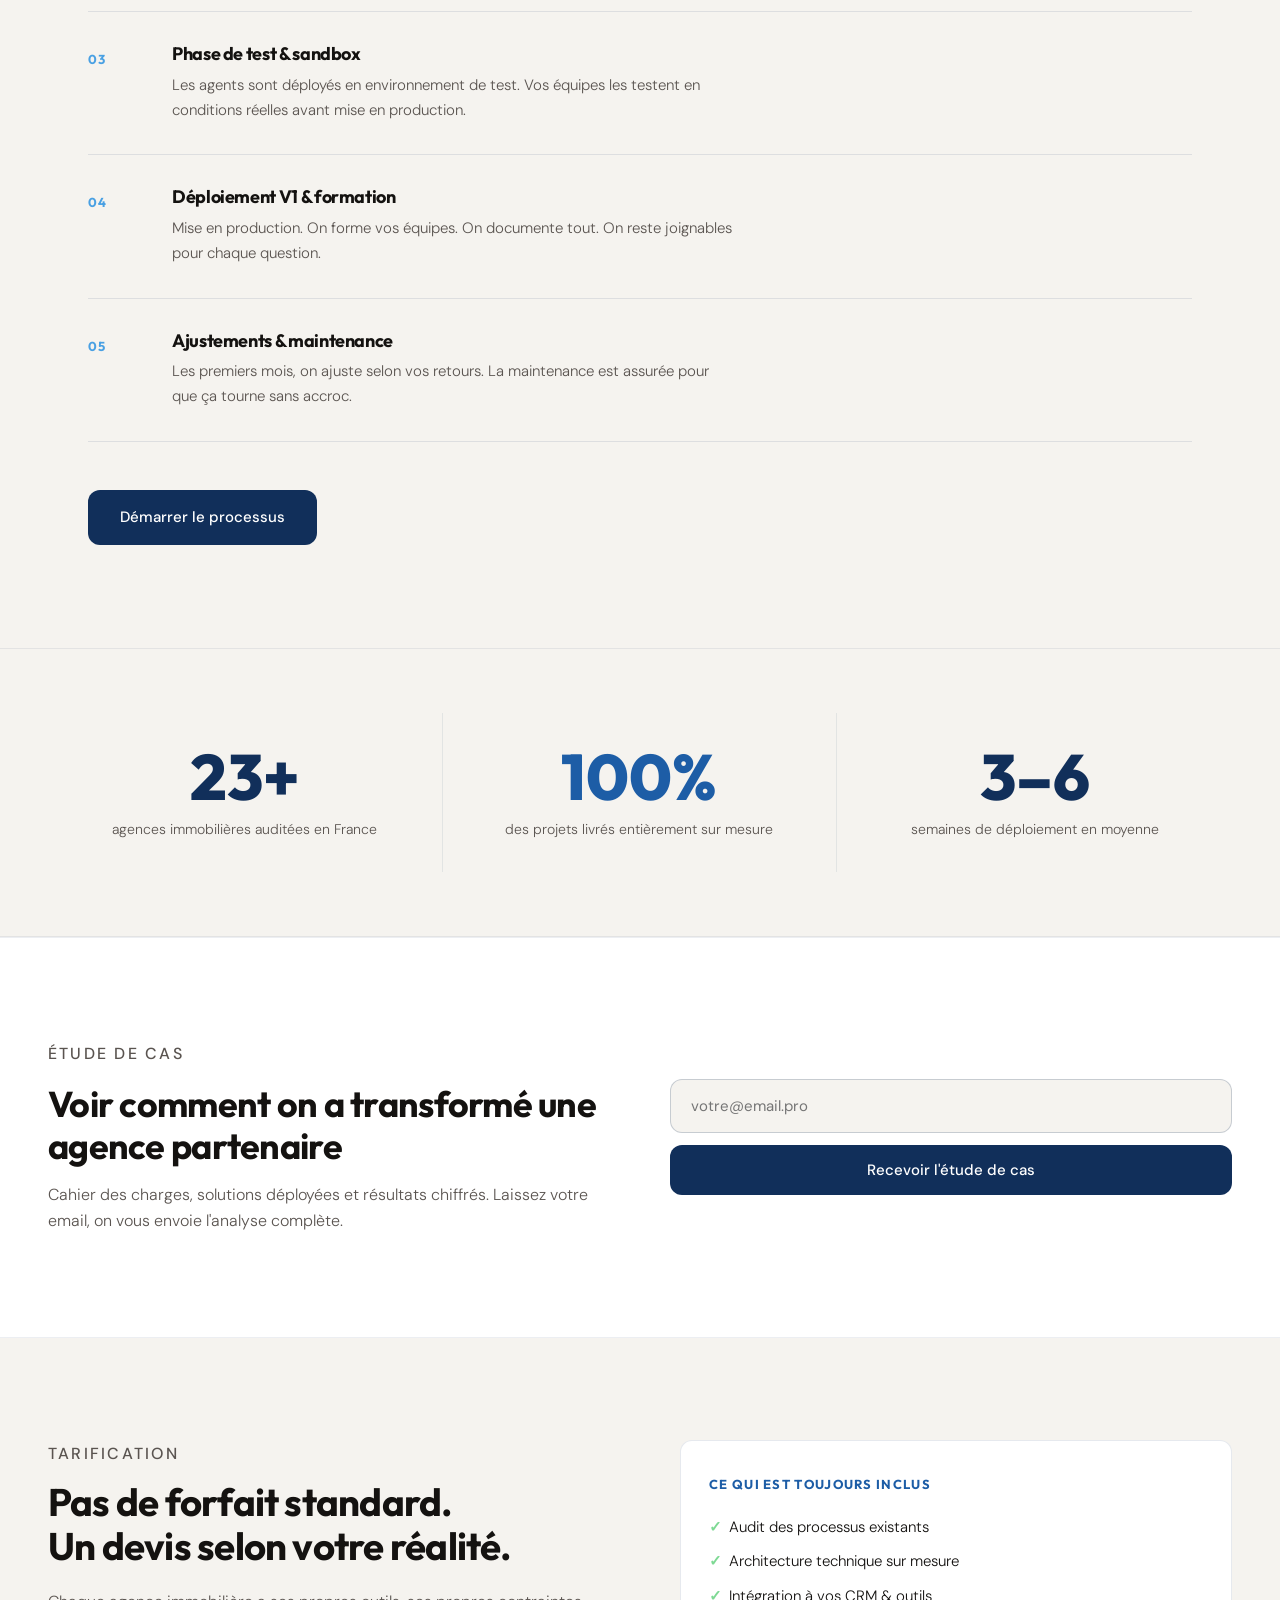
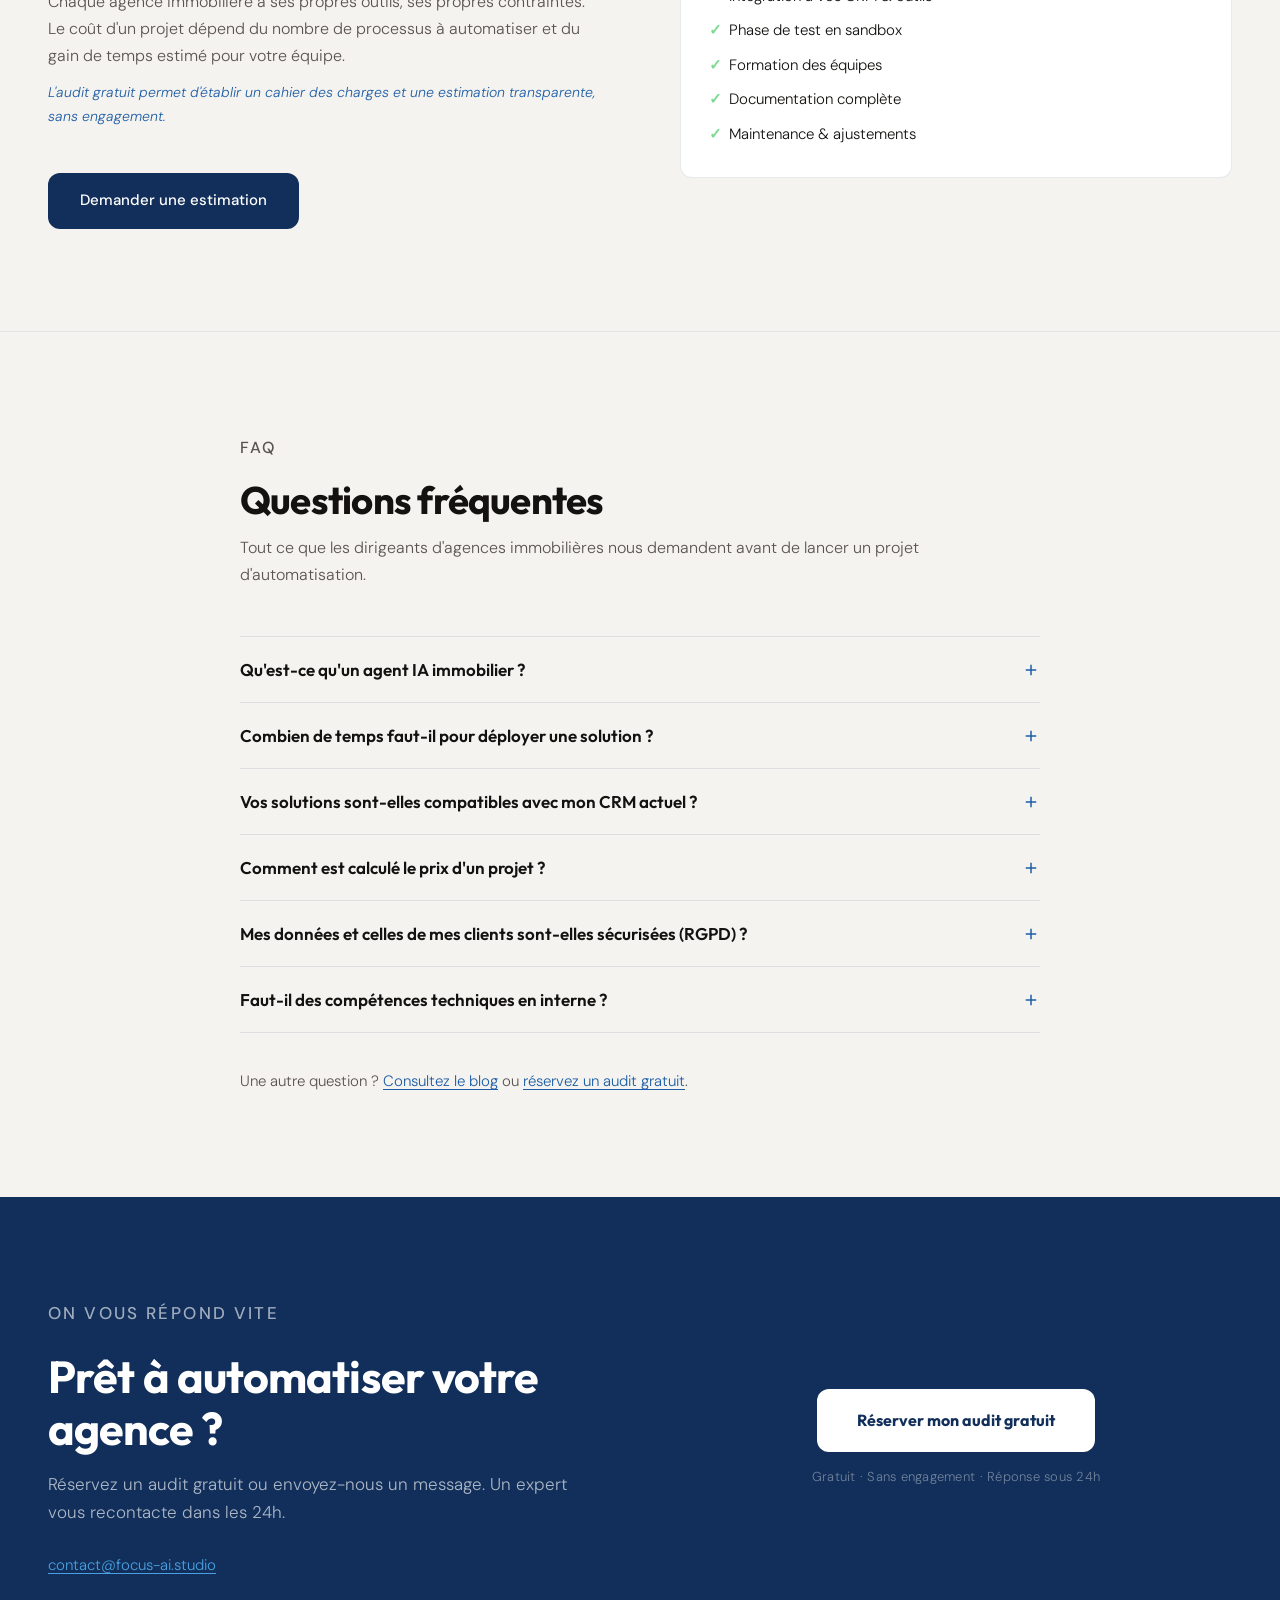
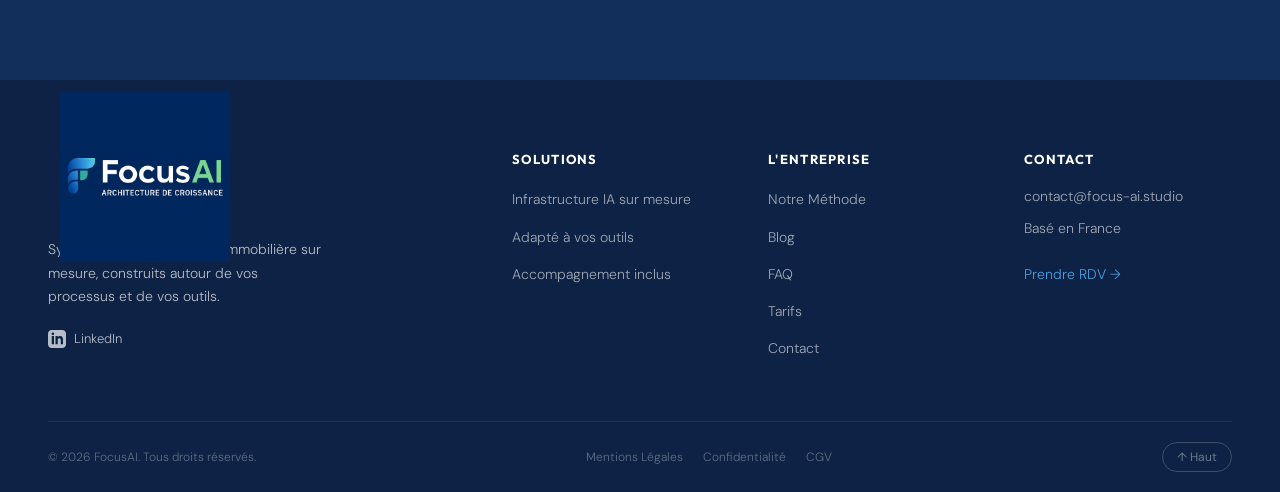
==== commit ec1c6eea: "Full redesign: editorial human look, keep same brand colors and fonts" ====
--- a/index.html
+++ b/index.html
@@ -1,463 +1,498 @@
-<!DOCTYPE html>
-<html lang="fr">
-
-<head>
-    <meta charset="UTF-8">
-    <meta name="viewport" content="width=device-width, initial-scale=1.0">
-    
-    <!-- SEO Optimization -->
-    <title>FocusAI | Agents IA Immobilier & Automatisation Immobilière</title>
-    <meta name="description" content="FocusAI déploie des agents IA immobilier et une infrastructure IA sur mesure pour automatiser votre agence immobilière. Gagnez du temps et multipliez vos mandats grâce à l'automatisation immobilière.">
-    <meta name="keywords" content="agents IA immobilier, infrastructure IA, automatisation immobilière, FocusAI, intelligence artificielle immobilier, prospection immobilière IA">
-    <meta name="author" content="FocusAI">
-    
-    <!-- Open Graph / Social Media -->
-    <meta property="og:type" content="website">
-    <meta property="og:url" content="https://focus-ai.studio/">
-    <meta property="og:title" content="FocusAI | Automatisation Immobilière & Infrastructure IA">
-    <meta property="og:description" content="Déployez des agents IA immobilier sur mesure. Automatisez votre prospection et la gestion de votre agence avec l'infrastructure IA de FocusAI.">
-    <meta property="og:image" content="https://focus-ai.studio/logo.png">
-
-    <!-- Structured Data (JSON-LD) -->
-    <script type="application/ld+json">
-    {
-      "@context": "https://schema.org",
-      "@type": "ProfessionalService",
-      "name": "FocusAI",
-      "url": "https://focus-ai.studio",
-      "logo": "https://focus-ai.studio/logo.png",
-      "description": "Agence experte en création d'infrastructure IA, déploiement d'agents IA immobilier et automatisation immobilière.",
-      "address": {
-        "@type": "PostalAddress",
-        "addressCountry": "FR"
-      },
-      "email": "contact@focus-ai.studio"
-    }
-    </script>
-    <script type="application/ld+json">
-    {
-      "@context": "https://schema.org",
-      "@type": "FAQPage",
-      "mainEntity": [
-        {
-          "@type": "Question",
-          "name": "Qu'est-ce qu'un agent IA immobilier ?",
-          "acceptedAnswer": {
-            "@type": "Answer",
-            "text": "Un agent IA immobilier est un système intelligent connecté à vos outils qui automatise qualification de leads, relances, rendez-vous et comptes rendus, conçu sur mesure pour votre agence."
-          }
-        },
-        {
-          "@type": "Question",
-          "name": "Combien de temps faut-il pour déployer une solution ?",
-          "acceptedAnswer": {
-            "@type": "Answer",
-            "text": "La plupart des agences obtiennent une première version testable en 3 à 6 semaines après l'audit, avec une phase sandbox avant la mise en production."
-          }
-        },
-        {
-          "@type": "Question",
-          "name": "Vos solutions sont-elles compatibles avec mon CRM actuel ?",
-          "acceptedAnswer": {
-            "@type": "Answer",
-            "text": "Oui, FocusAI intègre les CRM et outils déjà utilisés par votre agence sans imposer de nouvelle interface à vos collaborateurs."
-          }
-        }
-      ]
-    }
-    </script>
-
-    <link rel="preconnect" href="https://fonts.googleapis.com">
-    <link rel="preconnect" href="https://fonts.gstatic.com" crossorigin>
-    <link href="https://fonts.googleapis.com/css2?family=Outfit:wght@400;600;700;800&family=DM+Sans:wght@200;300;400&display=swap" rel="stylesheet">
-    <link rel="icon" type="image/png" href="logo.png">
-    <link rel="stylesheet" href="style.css">
-    
-    <!-- Vercel Analytics -->
-    <script>
-      window.va = window.va || function () { (window.vaq = window.vaq || []).push(arguments); };
-    </script>
-    <script defer src="/_vercel/insights/script.js"></script>
-
-    <!-- Vercel Speed Insights -->
-    <script>
-      window.si = window.si || function () { (window.siq = window.siq || []).push(arguments); };
-    </script>
-    <script defer src="/_vercel/speed-insights/script.js"></script>
-</head>
-<body>
-    <!-- Curseur allégé (uniquement l'outline pour éviter les lags) -->
-    <div class="cursor-outline"></div>
-
-    <!-- Navigation -->
-    <nav class="navbar">
-        <div class="nav-logo">
-            <a href="/" class="nav-logo-link" style="cursor: none;">
-                <img src="logo.png" alt="FocusAI Logo" class="nav-logo-img">
-            </a>
-        </div>
-        <div class="nav-links" id="navLinks">
-            <a href="#solutions">Solutions</a>
-            <span class="dot">·</span>
-            <a href="#methode">Méthode</a>
-            <span class="dot">·</span>
-            <a href="#tarifs">Tarifs</a>
-            <span class="dot">·</span>
-            <a href="blog.html">Blog</a>
-            <span class="dot">·</span>
-            <a href="#faq">FAQ</a>
-            <span class="dot">·</span>
-            <a href="#contact">Contact</a>
-        </div>
-        <div class="nav-actions" style="display: flex; align-items: center; gap: 15px;">
-            <a href="#" onclick="openAuditModal(event)" class="nav-cta">Audit Gratuit <svg class="btn-icon" viewBox="0 0 24 24" fill="none" stroke="currentColor" stroke-width="2" stroke-linecap="round" stroke-linejoin="round"><line x1="7" y1="17" x2="17" y2="7"></line><polyline points="7 7 17 7 17 17"></polyline></svg></a>
-            <div class="burger-menu" id="burgerMenu">
-                <span></span>
-                <span></span>
-                <span></span>
-            </div>
-        </div>
-    </nav>
-
-    <!-- 1. Hero Section -->
-    <header class="hero section-animate">
-        <div class="hero-bg">
-            <div class="hero-gradient"></div>
-            <div class="hero-grid"></div>
-            <div class="hero-orbs">
-                <div class="orb orb-1"></div>
-                <div class="orb orb-2"></div>
-            </div>
-            <div class="hero-overlay"></div>
-        </div>
-
-        <div class="hero-content">
-            <h1 class="hero-title reveal-text">FocusAI : Automatisez votre Agence Immobilière grâce à l'IA</h1>
-            <div class="hero-columns">
-                <div class="hero-card hero-text-left reveal-fade delay-1" style="background: linear-gradient(135deg, rgba(255, 255, 255, 0.05) 0%, rgba(255, 255, 255, 0.01) 100%); border: 1px solid rgba(255, 255, 255, 0.15); box-shadow: 0 8px 32px 0 rgba(0, 0, 0, 0.2); backdrop-filter: blur(12px);">
-                    <p style="color: rgba(255, 255, 255, 0.95);">Ne perdez plus de temps sur des tâches que l'IA peut accomplir instantanément. Concentrez votre équipe sur la rentrée de mandats et la relation client.</p>
-                </div>
-                <div class="hero-cta-wrapper reveal-fade delay-2">
-                    <a href="#" onclick="openAuditModal(event)" class="btn-primary btn-primary--hero">Démarrer l'audit <svg class="btn-icon" viewBox="0 0 24 24" fill="none" stroke="currentColor" stroke-width="2" stroke-linecap="round" stroke-linejoin="round"><line x1="7" y1="17" x2="17" y2="7"></line><polyline points="7 7 17 7 17 17"></polyline></svg></a>
-                </div>
-                <div class="hero-card hero-text-right reveal-fade delay-1" style="background: linear-gradient(135deg, rgba(255, 255, 255, 0.05) 0%, rgba(255, 255, 255, 0.01) 100%); border: 1px solid rgba(255, 255, 255, 0.15); box-shadow: 0 8px 32px 0 rgba(0, 0, 0, 0.2); backdrop-filter: blur(12px);">
-                    <p style="color: rgba(255, 255, 255, 0.95);">Des systèmes sur mesure intégrés directement à vos outils actuels pour diviser par deux le temps de traitement de votre agence.</p>
-                </div>
-            </div>
-        </div>
-    </header>
-
-    <main>
-    <!-- 2. Piliers et Intégrations -->
-    <section class="piliers section-animate" id="solutions">
-        <div class="piliers-container">
-            <div class="pilier stagger-item">
-                <span class="pilier-num">01</span>
-                <span class="pilier-label">— INFRASTRUCTURE IA SUR MESURE</span>
-            </div>
-            <div class="pilier stagger-item">
-                <span class="pilier-num">02</span>
-                <span class="pilier-label">— ADAPTÉ À VOS OUTILS ACTUELS</span>
-            </div>
-            <div class="pilier stagger-item">
-                <span class="pilier-num">03</span>
-                <span class="pilier-label">— ACCOMPAGNEMENT COMPLET OFFERT</span>
-            </div>
-        </div>
-        <div class="separator"></div>
-
-        <div class="solutions-details">
-            <h3 class="solutions-subtitle">Infrastructure IA & Agents IA Immobilier</h3>
-            <p class="solutions-desc">Nos solutions ne sont pas des logiciels génériques. Chez FocusAI, nous construisons une <strong>infrastructure IA</strong> unique, déploions des <strong>agents IA immobilier</strong>, et adaptons le tout aux processus spécifiques de chaque agence.</p>
-            <p class="solutions-desc" style="font-weight: 500; color: var(--accent-main); font-size: 20px; margin-top: 20px;">↓ Voici quelques exemples d'automatisation immobilière réalisés pour nos clients :</p>
-            <div class="cases-grid">
-                <div class="case-card">
-                    <h4>Qualification Acquéreurs Entrants</h4>
-                    <p><strong>Agence Immobilière Indépendante</strong></p>
-                    <p style="margin-top:10px; opacity:0.8;">Économie de 5h par jour sur le traitement des leads. Qualification 100% automatisée des capacités de financement et des critères via WhatsApp avec redirection immédiate des profils chauds.</p>
-                </div>
-                <div class="case-card">
-                    <h4>Assistant Commercial IA</h4>
-                    <p><strong>Agence de Tours (8 collaborateurs)</strong></p>
-                    <p style="margin-top:10px; opacity:0.8;">Zéro outil supplémentaire : un assistant WhatsApp qui dicte les comptes rendus, qualifie les vendeurs, et relance automatiquement sans friction pour les 8 collaborateurs de l'agence.</p>
-                </div>
-                <div class="case-card">
-                    <h4>Relances Acquéreurs</h4>
-                    <p><strong>Réseau d'Agences (Grand Est)</strong></p>
-                    <p style="margin-top:10px; opacity:0.8;">Élimination totale des oublis de relance post-visite. Déclenchement conditionnel à J+7 et réactivation d'une base de 10 000 contacts dormants synchronisée en temps réel avec le CRM.</p>
-                </div>
-            </div>
-        </div>
-
-        <div class="marquee-container">
-            <div class="marquee-content">
-                Agents IA Immobilier · Infrastructure IA · Automatisation Immobilière · Relances Acquéreurs · Réception Téléphonique · FocusAI · Synchronisation CRM · Assistant Commercial IA · Agents IA Immobilier · Infrastructure IA · Automatisation Immobilière · Relances Acquéreurs · Réception Téléphonique · FocusAI · Synchronisation CRM ·
-            </div>
-            <div class="marquee-content" aria-hidden="true">
-                Agents IA Immobilier · Infrastructure IA · Automatisation Immobilière · Relances Acquéreurs · Réception Téléphonique · FocusAI · Synchronisation CRM · Assistant Commercial IA · Agents IA Immobilier · Infrastructure IA · Automatisation Immobilière · Relances Acquéreurs · Réception Téléphonique · FocusAI · Synchronisation CRM ·
-            </div>
-        </div>
-    </section>
-
-    <!-- 3. Déclaration Centrale -->
-    <section class="declaration section-animate" id="references">
-        <div class="declaration-content">
-            <h2 class="declaration-title reveal-words">FocusAI : Construit autour des vraies contraintes des agents immobiliers —
-                et de ce qu'ils n'ont pas le temps de faire.</h2>
-            <div class="declaration-line line-grow"></div>
-            <p class="declaration-subtitle reveal-fade delay-1">Chaque système est livré testé, documenté et
-                opérationnel.</p>
-        </div>
-
-        <div class="stat-banner stat-reveal section-animate">
-            <div class="stat-giant counter" data-target="98" data-suffix="%" style="transition: color 0.3s;">0%</div>
-            <div class="stat-label">Taux de satisfaction client — systèmes livrés clé en main</div>
-        </div>
-    </section>
-
-    <!-- 4. Le Processus d'Intégration -->
-    <section class="science section-animate" id="methode">
-        <div class="science-container">
-            <div class="science-left slide-right">
-                <h2 class="science-title">Processus d'Automatisation Immobilière</h2>
-                <span class="science-tag">( MÉTHODE ÉPROUVÉE )</span>
-                <p class="science-body">Nous ne vous vendons pas un outil standard, nous vous accompagnons dans une transition technologique complète. De la première discussion au déploiement final, chaque étape est structurée pour garantir l'adoption par vos équipes et un retour sur investissement immédiat.</p>
-                <a href="#contact" class="btn-text" style="display: inline-flex; align-items: center; gap: 5px;">Démarrer le processus <svg class="btn-icon" viewBox="0 0 24 24" fill="none" stroke="currentColor" stroke-width="2" stroke-linecap="round" stroke-linejoin="round"><line x1="7" y1="17" x2="17" y2="7"></line><polyline points="7 7 17 7 17 17"></polyline></svg></a>
-            </div>
-            <div class="science-right catalogue">
-                <div class="module-item stagger-item">
-                    <div class="module-info">
-                        <span class="module-num">01</span>
-                        <span class="module-name">— Audit des Processus Actuels</span>
-                    </div>
-                </div>
-                <div class="module-item stagger-item">
-                    <div class="module-info">
-                        <span class="module-num">02</span>
-                        <span class="module-name">— Démonstration & Cahier des Charges</span>
-                    </div>
-                </div>
-                <div class="module-item stagger-item">
-                    <div class="module-info">
-                        <span class="module-num">03</span>
-                        <span class="module-name">— Phase de Test & Sandbox</span>
-                    </div>
-                </div>
-                <div class="module-item stagger-item">
-                    <div class="module-info">
-                        <span class="module-num">04</span>
-                        <span class="module-name">— Déploiement V1 & Formation</span>
-                    </div>
-                </div>
-                <div class="module-item stagger-item">
-                    <div class="module-info">
-                        <span class="module-num">05</span>
-                        <span class="module-name">— Ajustements Finaux & Maintenance</span>
-                    </div>
-                </div>
-            </div>
-        </div>
-    </section>
-
-    <!-- 5. Galerie Stats -->
-    <section class="galerie-stats section-animate">
-        <div class="stats-col stats-left">
-            <div class="stats-content reveal-fade delay-1">
-                <span class="stats-label">AGENCES AUDITÉES</span>
-                <div class="stats-value"><span class="counter" data-target="100">0</span>+ agences immobilières auditées</div>
-            </div>
-            <div class="stats-separator"></div>
-        </div>
-        <div class="stats-col stats-right">
-            <div class="stat-bg-number">100%</div>
-            <div class="stats-content reveal-fade delay-2">
-                <span class="stats-label">PROJETS LIVRÉS</span>
-                <div class="stats-value">100% sur mesure</div>
-            </div>
-        </div>
-    </section>
-
-    <!-- 6. Formulaire d'Étude de Cas -->
-    <section class="case-study-form section-animate" style="background-color: var(--bg-dark); color: var(--text-light); padding: 120px 20px; text-align: center;">
-        <div style="max-width: 600px; margin: 0 auto;" class="slide-up">
-            <h2 style="font-family: var(--font-heading); font-size: clamp(32px, 6vw, 48px); margin-bottom: 20px;">Recevoir une Étude de Cas Détaillée</h2>
-            <p style="opacity: 0.8; margin-bottom: 40px; font-size: 18px; line-height: 1.6;">Découvrez concrètement comment nous avons transformé les processus d'une agence partenaire (cahier des charges, solutions déployées et résultats chiffrés). Laissez votre email pour recevoir l'analyse complète.</p>
-            <form id="caseStudyForm" style="display: flex; flex-direction: column; gap: 15px;">
-                <input type="email" id="caseStudyEmail" placeholder="Votre adresse email professionnelle" required style="padding: 18px; border-radius: 12px; border: 1px solid rgba(255,255,255,0.2); background: rgba(255,255,255,0.05); color: white; width: 100%; font-family: var(--font-body); font-size: 16px; outline: none; transition: border-color 0.3s;">
-                <button type="submit" id="caseStudySubmit" class="btn-secondary" style="width: 100%; border: 1px solid rgba(255, 255, 255, 0.3); display: flex; align-items: center; justify-content: center; gap: 5px;">Recevoir l'étude de cas <svg class="btn-icon" viewBox="0 0 24 24" fill="none" stroke="currentColor" stroke-width="2" stroke-linecap="round" stroke-linejoin="round"><line x1="7" y1="17" x2="17" y2="7"></line><polyline points="7 7 17 7 17 17"></polyline></svg></button>
-            </form>
-            <div id="caseStudySuccess" style="display: none; color: #49A0E3; margin-top: 15px; font-weight: bold; padding: 15px; border: 1px solid #49A0E3; border-radius: 12px; background: rgba(73, 160, 227, 0.1);">
-                ✓ Parfait ! L'étude de cas a été envoyée à votre adresse email.
-            </div>
-        </div>
-    </section>
-
-    <!-- Tarifs -->
-    <section class="tarifs section-animate" id="tarifs">
-        <div class="tarifs-container">
-            <h2 class="tarifs-title">Tarification Sur Mesure</h2>
-            <div class="tarifs-content">
-                <p>Chez FocusAI, nous ne proposons pas de forfaits pré-définis. Chaque agence immobilière a des processus uniques, des outils spécifiques et des contraintes différentes.</p>
-                <br>
-                <p>C'est pourquoi nous concevons des <strong>architectures de croissance 100% personnalisées</strong>. Le coût de nos intégrations est évalué au cas par cas, en fonction de la complexité de vos systèmes et du temps gagné estimé.</p>
-                <br><br>
-                <a href="#" onclick="openAuditModal(event)" class="btn-primary" style="display: inline-flex; align-items: center; justify-content: center; gap: 5px;">Demander une estimation <svg class="btn-icon" viewBox="0 0 24 24" fill="none" stroke="currentColor" stroke-width="2" stroke-linecap="round" stroke-linejoin="round"><line x1="7" y1="17" x2="17" y2="7"></line><polyline points="7 7 17 7 17 17"></polyline></svg></a>
-            </div>
-        </div>
-    </section>
-
-    <!-- FAQ -->
-    <section class="faq section-animate" id="faq">
-        <div class="faq-container">
-            <div class="faq-header">
-                <span class="faq-tag">FAQ</span>
-                <h2 class="faq-title">Questions fréquentes</h2>
-                <p class="faq-intro">Tout ce que les dirigeants d'agences immobilières nous demandent avant de lancer un projet d'automatisation avec FocusAI.</p>
-            </div>
-            <div class="faq-list" role="list">
-                <div class="faq-item">
-                    <button type="button" class="faq-question" aria-expanded="false">
-                        <span>Qu'est-ce qu'un agent IA immobilier ?</span>
-                        <svg class="faq-icon" viewBox="0 0 24 24" fill="none" stroke="currentColor" stroke-width="2" aria-hidden="true"><line x1="12" y1="5" x2="12" y2="19"></line><line x1="5" y1="12" x2="19" y2="12"></line></svg>
-                    </button>
-                    <div class="faq-answer">
-                        <p>Un agent IA immobilier est un système intelligent connecté à vos outils (CRM, WhatsApp, email, téléphonie) qui exécute des tâches répétitives à votre place : qualification de leads, relances post-visite, prise de rendez-vous ou synthèse de comptes rendus. Chez FocusAI, chaque agent est conçu sur mesure pour vos processus, pas un chatbot générique.</p>
-                    </div>
-                </div>
-                <div class="faq-item">
-                    <button type="button" class="faq-question" aria-expanded="false">
-                        <span>Combien de temps faut-il pour déployer une solution ?</span>
-                        <svg class="faq-icon" viewBox="0 0 24 24" fill="none" stroke="currentColor" stroke-width="2" aria-hidden="true"><line x1="12" y1="5" x2="12" y2="19"></line><line x1="5" y1="12" x2="19" y2="12"></line></svg>
-                    </button>
-                    <div class="faq-answer">
-                        <p>Après l'audit gratuit, la plupart des agences obtiennent une première version testable en 3 à 6 semaines selon la complexité des intégrations. Nous passons d'abord par une phase sandbox pour valider les scénarios avec vos équipes avant le déploiement en production.</p>
-                    </div>
-                </div>
-                <div class="faq-item">
-                    <button type="button" class="faq-question" aria-expanded="false">
-                        <span>Vos solutions sont-elles compatibles avec mon CRM actuel ?</span>
-                        <svg class="faq-icon" viewBox="0 0 24 24" fill="none" stroke="currentColor" stroke-width="2" aria-hidden="true"><line x1="12" y1="5" x2="12" y2="19"></line><line x1="5" y1="12" x2="19" y2="12"></line></svg>
-                    </button>
-                    <div class="faq-answer">
-                        <p>Oui. Nous intégrons les CRM et outils déjà utilisés par votre agence (Hektor, ImmoFacile, Apimo, Netty, WhatsApp Business, Google Agenda, etc.). L'objectif est de ne pas ajouter de friction : vos collaborateurs continuent à travailler dans leurs interfaces habituelles.</p>
-                    </div>
-                </div>
-                <div class="faq-item">
-                    <button type="button" class="faq-question" aria-expanded="false">
-                        <span>Comment est calculé le prix d'un projet ?</span>
-                        <svg class="faq-icon" viewBox="0 0 24 24" fill="none" stroke="currentColor" stroke-width="2" aria-hidden="true"><line x1="12" y1="5" x2="12" y2="19"></line><line x1="5" y1="12" x2="19" y2="12"></line></svg>
-                    </button>
-                    <div class="faq-answer">
-                        <p>Nous ne proposons pas de forfait standard. Le devis dépend du nombre de processus à automatiser, des intégrations techniques nécessaires et du gain de temps estimé pour votre équipe. L'audit gratuit permet d'établir un cahier des charges et une estimation transparente avant tout engagement.</p>
-                    </div>
-                </div>
-                <div class="faq-item">
-                    <button type="button" class="faq-question" aria-expanded="false">
-                        <span>Mes données et celles de mes clients sont-elles sécurisées (RGPD) ?</span>
-                        <svg class="faq-icon" viewBox="0 0 24 24" fill="none" stroke="currentColor" stroke-width="2" aria-hidden="true"><line x1="12" y1="5" x2="12" y2="19"></line><line x1="5" y1="12" x2="19" y2="12"></line></svg>
-                    </button>
-                    <div class="faq-answer">
-                        <p>La conformité RGPD est intégrée dès la conception : hébergement en Union européenne lorsque possible, chiffrement des échanges, minimisation des données et documentation des traitements. Nous adaptons les flux à vos obligations légales en tant qu'agence immobilière.</p>
-                    </div>
-                </div>
-                <div class="faq-item">
-                    <button type="button" class="faq-question" aria-expanded="false">
-                        <span>Faut-il des compétences techniques en interne ?</span>
-                        <svg class="faq-icon" viewBox="0 0 24 24" fill="none" stroke="currentColor" stroke-width="2" aria-hidden="true"><line x1="12" y1="5" x2="12" y2="19"></line><line x1="5" y1="12" x2="19" y2="12"></line></svg>
-                    </button>
-                    <div class="faq-answer">
-                        <p>Non. Nous gérons l'architecture, le déploiement et la maintenance. Vos équipes reçoivent une formation pratique pour utiliser les agents au quotidien. L'accompagnement est inclus : vous n'avez pas besoin d'embaucher un profil tech dédié.</p>
-                    </div>
-                </div>
-            </div>
-            <p class="faq-cta-text">Une autre question ? <a href="blog.html">Consultez le blog</a> ou <a href="#" onclick="openAuditModal(event)">réservez un audit gratuit</a>.</p>
-        </div>
-    </section>
-
-    <!-- Contact -->
-    <section class="contact section-animate" id="contact">
-        <div class="contact-container">
-            <h2 class="contact-title">Prêt à automatiser ?</h2>
-            <p>Réservez votre audit gratuit ou contactez-nous directement pour discuter de vos besoins.</p>
-            <div class="contact-links">
-                <a href="#" onclick="openAuditModal(event)" class="btn-primary" style="display: inline-flex; align-items: center; justify-content: center; gap: 5px;">Réserver un Audit <svg class="btn-icon" viewBox="0 0 24 24" fill="none" stroke="currentColor" stroke-width="2" stroke-linecap="round" stroke-linejoin="round"><line x1="7" y1="17" x2="17" y2="7"></line><polyline points="7 7 17 7 17 17"></polyline></svg></a>
-                <a href="mailto:contact@focus-ai.studio" class="btn-text" style="color: white; border-color: white;">contact@focus-ai.studio</a>
-            </div>
-        </div>
-    </section>
-    </main>
-
-    <!-- Footer -->
-    <footer class="footer">
-        <div class="footer-container">
-            <div class="footer-brand">
-                <img src="logo.png" alt="FocusAI Logo" style="height: 60px; margin-bottom: 20px;">
-                <p>Architectures de croissance automatisées pour les agences immobilières. Oubliez la prospection chronophage, passez à l'ère de l'IA.</p>
-            </div>
-            <div class="footer-links">
-                <h4>Solutions</h4>
-                <ul>
-                    <li><a href="#solutions">Infrastructure IA sur mesure</a></li>
-                    <li><a href="#solutions">Adapté à vos outils</a></li>
-                    <li><a href="#solutions">Accompagnement complet offert</a></li>
-                </ul>
-            </div>
-            <div class="footer-links">
-                <h4>L'Entreprise</h4>
-                <ul>
-                    <li><a href="#methode">Notre Méthode</a></li>
-                    <li><a href="blog.html">Blog</a></li>
-                    <li><a href="#faq">FAQ</a></li>
-                    <li><a href="#tarifs">Tarifs</a></li>
-                    <li><a href="#contact">Contact</a></li>
-                </ul>
-            </div>
-            <div class="footer-contact">
-                <h4>Contact</h4>
-                <p>contact@focus-ai.studio</p>
-                <p>Basé en France</p>
-                <a href="#" onclick="openAuditModal(event)" style="display:inline-block; margin-top:10px; color:var(--accent-sec); text-decoration:underline; margin-bottom: 15px;">Prendre RDV</a>
-                <div style="display: flex; align-items: center; gap: 10px;">
-                    <a href="https://www.linkedin.com/in/achille-plaisant-automatisation-immobilier" target="_blank" rel="noopener noreferrer" style="display: flex; align-items: center; gap: 5px; color: white; opacity: 0.8; transition: opacity 0.3s;" onmouseover="this.style.opacity='1'" onmouseout="this.style.opacity='0.8'">
-                        <svg width="20" height="20" viewBox="0 0 24 24" fill="currentColor">
-                            <path d="M19 0h-14c-2.761 0-5 2.239-5 5v14c0 2.761 2.239 5 5 5h14c2.762 0 5-2.239 5-5v-14c0-2.761-2.238-5-5-5zm-11 19h-3v-11h3v11zm-1.5-12.268c-.966 0-1.75-.79-1.75-1.764s.784-1.764 1.75-1.764 1.75.79 1.75 1.764-.783 1.764-1.75 1.764zm13.5 12.268h-3v-5.604c0-3.368-4-3.113-4 0v5.604h-3v-11h3v1.765c1.396-2.586 7-2.777 7 2.476v6.759z"/>
-                        </svg>
-                    </a>
-                </div>
-            </div>
-        </div>
-        <div class="footer-bottom">
-            <p>&copy; 2026 FocusAI. Tous droits réservés.</p>
-            <div class="legal-links">
-                <a href="mentions-legales.html">Mentions Légales</a>
-                <a href="politique-confidentialite.html">Politique de Confidentialité</a>
-                <a href="cgv.html">CGV</a>
-            </div>
-            <button onclick="window.scrollTo({top: 0, behavior: 'smooth'});" class="back-to-top">↑ Retour en haut</button>
-        </div>
-    </footer>
-
-    <!-- Audit Modal -->
-    <div id="auditModal" class="modal-overlay">
-        <div class="modal-content">
-            <button class="modal-close" onclick="closeAuditModal()">&times;</button>
-            <h2 style="font-family: var(--font-heading); margin-bottom: 10px; font-size: 28px;">Demande d'Audit</h2>
-            <p style="opacity: 0.8; margin-bottom: 25px; font-size: 15px; line-height: 1.5;">Laissez-nous vos coordonnées, un expert FocusAI vous recontactera très rapidement pour évaluer votre potentiel d'automatisation.</p>
-            <form id="auditForm" style="display: flex; flex-direction: column; gap: 15px;">
-                <input type="text" id="auditName" class="modal-input" placeholder="Prénom & Nom" required>
-                <input type="email" id="auditEmail" class="modal-input" placeholder="Email professionnel" required>
-                <input type="tel" id="auditPhone" class="modal-input" placeholder="Numéro de téléphone" required>
-                <input type="text" id="auditDomain" class="modal-input" placeholder="Domaine d'activité (ex: Transaction...)" required>
-                <button type="submit" id="auditSubmitBtn" class="btn-primary" style="width: 100%; border: none; margin-top: 10px;">Envoyer la demande</button>
-            </form>
-            <div id="auditSuccessMsg" style="display: none; color: #49A0E3; margin-top: 15px; font-weight: bold; padding: 15px; border: 1px solid #49A0E3; border-radius: 12px; background: rgba(73, 160, 227, 0.1);">
-                ✓ Demande envoyée ! Nous vous contactons très vite.
-            </div>
-        </div>
-    </div>
-
-    <script src="script.js"></script>
-</body>
-</html>
-
-
+<!DOCTYPE html>
+<html lang="fr">
+
+<head>
+    <meta charset="UTF-8">
+    <meta name="viewport" content="width=device-width, initial-scale=1.0">
+    
+    <!-- SEO Optimization -->
+    <title>FocusAI | Agents IA Immobilier & Automatisation Immobilière</title>
+    <meta name="description" content="FocusAI déploie des agents IA immobilier et une infrastructure IA sur mesure pour automatiser votre agence immobilière. Gagnez du temps et multipliez vos mandats grâce à l'automatisation immobilière.">
+    <meta name="keywords" content="agents IA immobilier, infrastructure IA, automatisation immobilière, FocusAI, intelligence artificielle immobilier, prospection immobilière IA">
+    <meta name="author" content="FocusAI">
+    
+    <!-- Open Graph / Social Media -->
+    <meta property="og:type" content="website">
+    <meta property="og:url" content="https://focus-ai.studio/">
+    <meta property="og:title" content="FocusAI | Automatisation Immobilière & Infrastructure IA">
+    <meta property="og:description" content="Déployez des agents IA immobilier sur mesure. Automatisez votre prospection et la gestion de votre agence avec l'infrastructure IA de FocusAI.">
+    <meta property="og:image" content="https://focus-ai.studio/logo.png">
+
+    <!-- Structured Data (JSON-LD) -->
+    <script type="application/ld+json">
+    {
+      "@context": "https://schema.org",
+      "@type": "ProfessionalService",
+      "name": "FocusAI",
+      "url": "https://focus-ai.studio",
+      "logo": "https://focus-ai.studio/logo.png",
+      "description": "Agence experte en création d'infrastructure IA, déploiement d'agents IA immobilier et automatisation immobilière.",
+      "address": {
+        "@type": "PostalAddress",
+        "addressCountry": "FR"
+      },
+      "email": "contact@focus-ai.studio"
+    }
+    </script>
+    <script type="application/ld+json">
+    {
+      "@context": "https://schema.org",
+      "@type": "FAQPage",
+      "mainEntity": [
+        {
+          "@type": "Question",
+          "name": "Qu'est-ce qu'un agent IA immobilier ?",
+          "acceptedAnswer": {
+            "@type": "Answer",
+            "text": "Un agent IA immobilier est un système intelligent connecté à vos outils qui automatise qualification de leads, relances, rendez-vous et comptes rendus, conçu sur mesure pour votre agence."
+          }
+        },
+        {
+          "@type": "Question",
+          "name": "Combien de temps faut-il pour déployer une solution ?",
+          "acceptedAnswer": {
+            "@type": "Answer",
+            "text": "La plupart des agences obtiennent une première version testable en 3 à 6 semaines après l'audit, avec une phase sandbox avant la mise en production."
+          }
+        },
+        {
+          "@type": "Question",
+          "name": "Vos solutions sont-elles compatibles avec mon CRM actuel ?",
+          "acceptedAnswer": {
+            "@type": "Answer",
+            "text": "Oui, FocusAI intègre les CRM et outils déjà utilisés par votre agence sans imposer de nouvelle interface à vos collaborateurs."
+          }
+        }
+      ]
+    }
+    </script>
+
+    <link rel="preconnect" href="https://fonts.googleapis.com">
+    <link rel="preconnect" href="https://fonts.gstatic.com" crossorigin>
+    <link href="https://fonts.googleapis.com/css2?family=Outfit:wght@300;400;600;700;800&family=DM+Sans:ital,wght@0,200;0,300;0,400;1,300&display=swap" rel="stylesheet">
+    <link rel="icon" type="image/png" href="logo.png">
+    <link rel="stylesheet" href="style.css">
+    
+    <!-- Vercel Analytics -->
+    <script>
+      window.va = window.va || function () { (window.vaq = window.vaq || []).push(arguments); };
+    </script>
+    <script defer src="/_vercel/insights/script.js"></script>
+
+    <!-- Vercel Speed Insights -->
+    <script>
+      window.si = window.si || function () { (window.siq = window.siq || []).push(arguments); };
+    </script>
+    <script defer src="/_vercel/speed-insights/script.js"></script>
+</head>
+<body>
+    <div class="cursor-outline"></div>
+
+    <!-- Navigation -->
+    <nav class="navbar">
+        <div class="nav-logo">
+            <a href="/" class="nav-logo-link" style="cursor: none;">
+                <img src="logo.png" alt="FocusAI Logo" class="nav-logo-img">
+            </a>
+        </div>
+        <div class="nav-links" id="navLinks">
+            <a href="#solutions">Solutions</a>
+            <span class="dot">·</span>
+            <a href="#methode">Méthode</a>
+            <span class="dot">·</span>
+            <a href="#tarifs">Tarifs</a>
+            <span class="dot">·</span>
+            <a href="blog.html">Blog</a>
+            <span class="dot">·</span>
+            <a href="#faq">FAQ</a>
+            <span class="dot">·</span>
+            <a href="#contact">Contact</a>
+        </div>
+        <div class="nav-actions">
+            <a href="#" onclick="openAuditModal(event)" class="nav-cta">Audit Gratuit</a>
+            <div class="burger-menu" id="burgerMenu">
+                <span></span>
+                <span></span>
+                <span></span>
+            </div>
+        </div>
+    </nav>
+
+    <!-- 1. Hero -->
+    <header class="hero section-animate">
+        <div class="hero-eyebrow">
+            <span class="hero-tag">Automatisation Immobilière par FocusAI</span>
+        </div>
+        <h1 class="hero-title">Votre agence immobilière,<br><em>pilotée par l'IA.</em></h1>
+        <p class="hero-subtitle">Vos agents passent des heures sur des tâches répétitives. Qualification de leads, relances, comptes rendus… Nous construisons les systèmes IA qui s'en chargent à leur place.</p>
+        <div class="hero-actions">
+            <a href="#" onclick="openAuditModal(event)" class="btn-primary">Démarrer l'audit gratuit</a>
+            <a href="#solutions" class="btn-ghost">Voir les solutions</a>
+        </div>
+        <div class="hero-proof">
+            <div class="proof-item">
+                <strong>100+</strong>
+                <span>agences auditées</span>
+            </div>
+            <div class="proof-divider"></div>
+            <div class="proof-item">
+                <strong>98%</strong>
+                <span>de satisfaction</span>
+            </div>
+            <div class="proof-divider"></div>
+            <div class="proof-item">
+                <strong>3–6 sem.</strong>
+                <span>pour déployer</span>
+            </div>
+        </div>
+    </header>
+
+    <main>
+
+    <!-- 2. Solutions -->
+    <section class="solutions section-animate" id="solutions">
+        <div class="solutions-header">
+            <p class="section-label">Ce qu'on fait concrètement</p>
+            <h2>Infrastructure IA &amp; Agents IA Immobilier</h2>
+            <p class="solutions-intro">Nos solutions ne sont pas des logiciels génériques. Chez FocusAI, nous construisons une <strong>infrastructure IA</strong> unique, déployons des <strong>agents IA immobilier</strong>, et adaptons le tout aux processus spécifiques de chaque agence.</p>
+        </div>
+
+        <div class="pillars-row">
+            <div class="pillar-card stagger-item">
+                <div class="pillar-icon">
+                    <svg viewBox="0 0 24 24" fill="none" stroke="currentColor" stroke-width="1.5"><rect x="3" y="3" width="7" height="7" rx="1"/><rect x="14" y="3" width="7" height="7" rx="1"/><rect x="3" y="14" width="7" height="7" rx="1"/><path d="M14 17.5h7M17.5 14v7"/></svg>
+                </div>
+                <h3>Infrastructure IA sur mesure</h3>
+                <p>On part de vos outils actuels pour construire une architecture IA qui s'y intègre naturellement, sans friction.</p>
+            </div>
+            <div class="pillar-card stagger-item">
+                <div class="pillar-icon">
+                    <svg viewBox="0 0 24 24" fill="none" stroke="currentColor" stroke-width="1.5"><path d="M12 2C6.48 2 2 6.48 2 12s4.48 10 10 10 10-4.48 10-10S17.52 2 12 2z"/><path d="M12 6v6l4 2"/></svg>
+                </div>
+                <h3>Adapté à vos outils actuels</h3>
+                <p>Hektor, Apimo, Netty, WhatsApp, Google Agenda… On se connecte à ce que vous utilisez déjà.</p>
+            </div>
+            <div class="pillar-card stagger-item">
+                <div class="pillar-icon">
+                    <svg viewBox="0 0 24 24" fill="none" stroke="currentColor" stroke-width="1.5"><path d="M17 21v-2a4 4 0 0 0-4-4H5a4 4 0 0 0-4 4v2"/><circle cx="9" cy="7" r="4"/><path d="M23 21v-2a4 4 0 0 0-3-3.87"/><path d="M16 3.13a4 4 0 0 1 0 7.75"/></svg>
+                </div>
+                <h3>Accompagnement complet offert</h3>
+                <p>Formation de vos équipes, documentation, ajustements. On reste disponibles bien après le déploiement.</p>
+            </div>
+        </div>
+
+        <div class="cases-section">
+            <p class="section-label">Exemples réels chez nos clients</p>
+            <div class="cases-grid">
+                <div class="case-card stagger-item">
+                    <div class="case-header">
+                        <span class="case-type">Qualification Acquéreurs</span>
+                        <span class="case-client">Agence indépendante</span>
+                    </div>
+                    <p>Économie de <strong>5h par jour</strong> sur le traitement des leads. Qualification 100% automatisée des capacités de financement et des critères via WhatsApp, avec redirection immédiate des profils chauds vers les négociateurs.</p>
+                </div>
+                <div class="case-card stagger-item">
+                    <div class="case-header">
+                        <span class="case-type">Assistant Commercial IA</span>
+                        <span class="case-client">Agence de Tours — 8 collaborateurs</span>
+                    </div>
+                    <p>Zéro outil supplémentaire pour l'équipe. Un assistant WhatsApp qui dicte les comptes rendus de visite, qualifie les vendeurs et relance automatiquement — sans changer leurs habitudes.</p>
+                </div>
+                <div class="case-card stagger-item">
+                    <div class="case-header">
+                        <span class="case-type">Relances Acquéreurs</span>
+                        <span class="case-client">Réseau d'agences — Grand Est</span>
+                    </div>
+                    <p>Élimination totale des oublis de relance post-visite. Déclenchement conditionnel à J+7 et réactivation de <strong>10 000 contacts dormants</strong> synchronisée en temps réel avec le CRM.</p>
+                </div>
+            </div>
+        </div>
+    </section>
+
+    <!-- 3. Citation / Déclaration -->
+    <section class="declaration section-animate" id="references">
+        <div class="declaration-inner">
+            <p class="declaration-label">Notre conviction</p>
+            <blockquote class="declaration-quote">
+                "FocusAI est construit autour des vraies contraintes des agents immobiliers — et de tout ce qu'ils n'ont pas le temps de faire."
+            </blockquote>
+            <p class="declaration-sub">Chaque système est livré testé, documenté et opérationnel. Pas de démo, pas de promesse vague.</p>
+        </div>
+        <div class="declaration-stat">
+            <div class="big-stat">
+                <span class="counter" data-target="98" data-suffix="%">0%</span>
+            </div>
+            <p>de satisfaction client<br><em>sur l'ensemble des projets livrés</em></p>
+        </div>
+    </section>
+
+    <!-- 4. Méthode -->
+    <section class="methode section-animate" id="methode">
+        <div class="methode-header">
+            <p class="section-label">Processus d'Automatisation Immobilière</p>
+            <h2>Comment ça se passe,<br>de A à Z</h2>
+            <p>Pas de surprise. On vous explique exactement ce qui se passe à chaque étape, de l'audit jusqu'au déploiement en production.</p>
+        </div>
+        <div class="methode-steps">
+            <div class="methode-step stagger-item">
+                <span class="step-num">01</span>
+                <div class="step-content">
+                    <h3>Audit des processus actuels</h3>
+                    <p>On analyse vos flux de travail, vos outils, vos CRM. On identifie les tâches automatisables et les gains de temps potentiels.</p>
+                </div>
+            </div>
+            <div class="methode-step stagger-item">
+                <span class="step-num">02</span>
+                <div class="step-content">
+                    <h3>Démonstration & cahier des charges</h3>
+                    <p>On vous montre concrètement ce qu'on va construire. On valide ensemble le périmètre avant de commencer.</p>
+                </div>
+            </div>
+            <div class="methode-step stagger-item">
+                <span class="step-num">03</span>
+                <div class="step-content">
+                    <h3>Phase de test & sandbox</h3>
+                    <p>Les agents sont déployés en environnement de test. Vos équipes les testent en conditions réelles avant mise en production.</p>
+                </div>
+            </div>
+            <div class="methode-step stagger-item">
+                <span class="step-num">04</span>
+                <div class="step-content">
+                    <h3>Déploiement V1 & formation</h3>
+                    <p>Mise en production. On forme vos équipes. On documente tout. On reste joignables pour chaque question.</p>
+                </div>
+            </div>
+            <div class="methode-step stagger-item">
+                <span class="step-num">05</span>
+                <div class="step-content">
+                    <h3>Ajustements & maintenance</h3>
+                    <p>Les premiers mois, on ajuste selon vos retours. La maintenance est assurée pour que ça tourne sans accroc.</p>
+                </div>
+            </div>
+        </div>
+        <div class="methode-cta">
+            <a href="#contact" class="btn-primary">Démarrer le processus</a>
+        </div>
+    </section>
+
+    <!-- 5. Stats -->
+    <section class="stats-section section-animate">
+        <div class="stats-grid">
+            <div class="stat-block">
+                <div class="stat-number"><span class="counter" data-target="100">0</span>+</div>
+                <p class="stat-desc">agences immobilières auditées en France</p>
+            </div>
+            <div class="stat-block stat-block--accent">
+                <div class="stat-number">100%</div>
+                <p class="stat-desc">des projets livrés entièrement sur mesure</p>
+            </div>
+            <div class="stat-block">
+                <div class="stat-number">3–6</div>
+                <p class="stat-desc">semaines de déploiement en moyenne</p>
+            </div>
+        </div>
+    </section>
+
+    <!-- 6. Étude de cas -->
+    <section class="case-study-cta section-animate">
+        <div class="case-study-inner">
+            <div class="case-study-text">
+                <p class="section-label">Étude de cas</p>
+                <h2>Voir comment on a transformé une agence partenaire</h2>
+                <p>Cahier des charges, solutions déployées et résultats chiffrés. Laissez votre email, on vous envoie l'analyse complète.</p>
+            </div>
+            <div class="case-study-form-wrap">
+                <form id="caseStudyForm">
+                    <input type="email" id="caseStudyEmail" placeholder="votre@email.pro" required>
+                    <button type="submit" id="caseStudySubmit" class="btn-primary">Recevoir l'étude de cas</button>
+                </form>
+                <div id="caseStudySuccess">
+                    ✓ C'est envoyé ! Vérifiez votre boîte mail.
+                </div>
+            </div>
+        </div>
+    </section>
+
+    <!-- 7. Tarifs -->
+    <section class="tarifs section-animate" id="tarifs">
+        <div class="tarifs-inner">
+            <div class="tarifs-text">
+                <p class="section-label">Tarification</p>
+                <h2>Pas de forfait standard.<br>Un devis selon votre réalité.</h2>
+                <p>Chaque agence immobilière a ses propres outils, ses propres contraintes. Le coût d'un projet dépend du nombre de processus à automatiser et du gain de temps estimé pour votre équipe.</p>
+                <p class="tarifs-note">L'audit gratuit permet d'établir un cahier des charges et une estimation transparente, sans engagement.</p>
+                <a href="#" onclick="openAuditModal(event)" class="btn-primary" style="margin-top: 2rem; display: inline-block;">Demander une estimation</a>
+            </div>
+            <div class="tarifs-aside">
+                <div class="tarifs-card">
+                    <p class="tarifs-card-label">Ce qui est toujours inclus</p>
+                    <ul>
+                        <li>Audit des processus existants</li>
+                        <li>Architecture technique sur mesure</li>
+                        <li>Intégration à vos CRM &amp; outils</li>
+                        <li>Phase de test en sandbox</li>
+                        <li>Formation des équipes</li>
+                        <li>Documentation complète</li>
+                        <li>Maintenance &amp; ajustements</li>
+                    </ul>
+                </div>
+            </div>
+        </div>
+    </section>
+
+    <!-- 8. FAQ -->
+    <section class="faq section-animate" id="faq">
+        <div class="faq-container">
+            <div class="faq-header">
+                <p class="section-label">FAQ</p>
+                <h2>Questions fréquentes</h2>
+                <p>Tout ce que les dirigeants d'agences immobilières nous demandent avant de lancer un projet d'automatisation.</p>
+            </div>
+            <div class="faq-list" role="list">
+                <div class="faq-item">
+                    <button type="button" class="faq-question" aria-expanded="false">
+                        <span>Qu'est-ce qu'un agent IA immobilier ?</span>
+                        <svg class="faq-icon" viewBox="0 0 24 24" fill="none" stroke="currentColor" stroke-width="2" aria-hidden="true"><line x1="12" y1="5" x2="12" y2="19"></line><line x1="5" y1="12" x2="19" y2="12"></line></svg>
+                    </button>
+                    <div class="faq-answer">
+                        <p>Un agent IA immobilier est un système intelligent connecté à vos outils (CRM, WhatsApp, email, téléphonie) qui exécute des tâches répétitives à votre place : qualification de leads, relances post-visite, prise de rendez-vous ou synthèse de comptes rendus. Chez FocusAI, chaque agent est conçu sur mesure pour vos processus, pas un chatbot générique.</p>
+                    </div>
+                </div>
+                <div class="faq-item">
+                    <button type="button" class="faq-question" aria-expanded="false">
+                        <span>Combien de temps faut-il pour déployer une solution ?</span>
+                        <svg class="faq-icon" viewBox="0 0 24 24" fill="none" stroke="currentColor" stroke-width="2" aria-hidden="true"><line x1="12" y1="5" x2="12" y2="19"></line><line x1="5" y1="12" x2="19" y2="12"></line></svg>
+                    </button>
+                    <div class="faq-answer">
+                        <p>Après l'audit gratuit, la plupart des agences obtiennent une première version testable en 3 à 6 semaines selon la complexité des intégrations. Nous passons d'abord par une phase sandbox pour valider les scénarios avec vos équipes avant le déploiement en production.</p>
+                    </div>
+                </div>
+                <div class="faq-item">
+                    <button type="button" class="faq-question" aria-expanded="false">
+                        <span>Vos solutions sont-elles compatibles avec mon CRM actuel ?</span>
+                        <svg class="faq-icon" viewBox="0 0 24 24" fill="none" stroke="currentColor" stroke-width="2" aria-hidden="true"><line x1="12" y1="5" x2="12" y2="19"></line><line x1="5" y1="12" x2="19" y2="12"></line></svg>
+                    </button>
+                    <div class="faq-answer">
+                        <p>Oui. Nous intégrons les CRM et outils déjà utilisés par votre agence (Hektor, ImmoFacile, Apimo, Netty, WhatsApp Business, Google Agenda, etc.). L'objectif est de ne pas ajouter de friction : vos collaborateurs continuent à travailler dans leurs interfaces habituelles.</p>
+                    </div>
+                </div>
+                <div class="faq-item">
+                    <button type="button" class="faq-question" aria-expanded="false">
+                        <span>Comment est calculé le prix d'un projet ?</span>
+                        <svg class="faq-icon" viewBox="0 0 24 24" fill="none" stroke="currentColor" stroke-width="2" aria-hidden="true"><line x1="12" y1="5" x2="12" y2="19"></line><line x1="5" y1="12" x2="19" y2="12"></line></svg>
+                    </button>
+                    <div class="faq-answer">
+                        <p>Nous ne proposons pas de forfait standard. Le devis dépend du nombre de processus à automatiser, des intégrations techniques nécessaires et du gain de temps estimé pour votre équipe. L'audit gratuit permet d'établir un cahier des charges et une estimation transparente avant tout engagement.</p>
+                    </div>
+                </div>
+                <div class="faq-item">
+                    <button type="button" class="faq-question" aria-expanded="false">
+                        <span>Mes données et celles de mes clients sont-elles sécurisées (RGPD) ?</span>
+                        <svg class="faq-icon" viewBox="0 0 24 24" fill="none" stroke="currentColor" stroke-width="2" aria-hidden="true"><line x1="12" y1="5" x2="12" y2="19"></line><line x1="5" y1="12" x2="19" y2="12"></line></svg>
+                    </button>
+                    <div class="faq-answer">
+                        <p>La conformité RGPD est intégrée dès la conception : hébergement en Union européenne lorsque possible, chiffrement des échanges, minimisation des données et documentation des traitements. Nous adaptons les flux à vos obligations légales en tant qu'agence immobilière.</p>
+                    </div>
+                </div>
+                <div class="faq-item">
+                    <button type="button" class="faq-question" aria-expanded="false">
+                        <span>Faut-il des compétences techniques en interne ?</span>
+                        <svg class="faq-icon" viewBox="0 0 24 24" fill="none" stroke="currentColor" stroke-width="2" aria-hidden="true"><line x1="12" y1="5" x2="12" y2="19"></line><line x1="5" y1="12" x2="19" y2="12"></line></svg>
+                    </button>
+                    <div class="faq-answer">
+                        <p>Non. Nous gérons l'architecture, le déploiement et la maintenance. Vos équipes reçoivent une formation pratique pour utiliser les agents au quotidien. L'accompagnement est inclus : vous n'avez pas besoin d'embaucher un profil tech dédié.</p>
+                    </div>
+                </div>
+            </div>
+            <p class="faq-cta-text">Une autre question ? <a href="blog.html">Consultez le blog</a> ou <a href="#" onclick="openAuditModal(event)">réservez un audit gratuit</a>.</p>
+        </div>
+    </section>
+
+    <!-- 9. Contact -->
+    <section class="contact section-animate" id="contact">
+        <div class="contact-inner">
+            <div class="contact-text">
+                <p class="section-label" style="color: rgba(255,255,255,0.6);">On vous répond vite</p>
+                <h2>Prêt à automatiser votre agence ?</h2>
+                <p>Réservez un audit gratuit ou envoyez-nous un message. Un expert vous recontacte dans les 24h.</p>
+                <a href="mailto:contact@focus-ai.studio" class="contact-email">contact@focus-ai.studio</a>
+            </div>
+            <div class="contact-action">
+                <a href="#" onclick="openAuditModal(event)" class="btn-cta-white">Réserver mon audit gratuit</a>
+                <p class="contact-note">Gratuit · Sans engagement · Réponse sous 24h</p>
+            </div>
+        </div>
+    </section>
+    </main>
+
+    <!-- Footer -->
+    <footer class="footer">
+        <div class="footer-container">
+            <div class="footer-brand">
+                <img src="logo.png" alt="FocusAI Logo" class="footer-logo">
+                <p>Systèmes d'automatisation immobilière sur mesure, construits autour de vos processus et de vos outils.</p>
+                <a href="https://www.linkedin.com/in/achille-plaisant-automatisation-immobilier" target="_blank" rel="noopener noreferrer" class="footer-linkedin">
+                    <svg width="18" height="18" viewBox="0 0 24 24" fill="currentColor">
+                        <path d="M19 0h-14c-2.761 0-5 2.239-5 5v14c0 2.761 2.239 5 5 5h14c2.762 0 5-2.239 5-5v-14c0-2.761-2.238-5-5-5zm-11 19h-3v-11h3v11zm-1.5-12.268c-.966 0-1.75-.79-1.75-1.764s.784-1.764 1.75-1.764 1.75.79 1.75 1.764-.783 1.764-1.75 1.764zm13.5 12.268h-3v-5.604c0-3.368-4-3.113-4 0v5.604h-3v-11h3v1.765c1.396-2.586 7-2.777 7 2.476v6.759z"/>
+                    </svg>
+                    LinkedIn
+                </a>
+            </div>
+            <div class="footer-links">
+                <h4>Solutions</h4>
+                <ul>
+                    <li><a href="#solutions">Infrastructure IA sur mesure</a></li>
+                    <li><a href="#solutions">Adapté à vos outils</a></li>
+                    <li><a href="#solutions">Accompagnement inclus</a></li>
+                </ul>
+            </div>
+            <div class="footer-links">
+                <h4>L'Entreprise</h4>
+                <ul>
+                    <li><a href="#methode">Notre Méthode</a></li>
+                    <li><a href="blog.html">Blog</a></li>
+                    <li><a href="#faq">FAQ</a></li>
+                    <li><a href="#tarifs">Tarifs</a></li>
+                    <li><a href="#contact">Contact</a></li>
+                </ul>
+            </div>
+            <div class="footer-contact-col">
+                <h4>Contact</h4>
+                <p>contact@focus-ai.studio</p>
+                <p>Basé en France</p>
+                <a href="#" onclick="openAuditModal(event)" class="footer-rdv">Prendre RDV →</a>
+            </div>
+        </div>
+        <div class="footer-bottom">
+            <p>© 2026 FocusAI. Tous droits réservés.</p>
+            <div class="legal-links">
+                <a href="mentions-legales.html">Mentions Légales</a>
+                <a href="politique-confidentialite.html">Confidentialité</a>
+                <a href="cgv.html">CGV</a>
+            </div>
+            <button onclick="window.scrollTo({top: 0, behavior: 'smooth'});" class="back-to-top">↑ Haut</button>
+        </div>
+    </footer>
+
+    <!-- Audit Modal -->
+    <div id="auditModal" class="modal-overlay">
+        <div class="modal-content">
+            <button class="modal-close" onclick="closeAuditModal()">&times;</button>
+            <h2 style="font-family: var(--font-heading); margin-bottom: 10px; font-size: 28px;">Demande d'Audit</h2>
+            <p style="opacity: 0.8; margin-bottom: 25px; font-size: 15px; line-height: 1.5;">Laissez-nous vos coordonnées, un expert FocusAI vous recontactera très rapidement pour évaluer votre potentiel d'automatisation.</p>
+            <form id="auditForm" style="display: flex; flex-direction: column; gap: 15px;">
+                <input type="text" id="auditName" class="modal-input" placeholder="Prénom & Nom" required>
+                <input type="email" id="auditEmail" class="modal-input" placeholder="Email professionnel" required>
+                <input type="tel" id="auditPhone" class="modal-input" placeholder="Numéro de téléphone" required>
+                <input type="text" id="auditDomain" class="modal-input" placeholder="Domaine d'activité (ex: Transaction...)" required>
+                <button type="submit" id="auditSubmitBtn" class="btn-primary" style="width: 100%; border: none; margin-top: 10px;">Envoyer la demande</button>
+            </form>
+            <div id="auditSuccessMsg" style="display: none; color: #49A0E3; margin-top: 15px; font-weight: bold; padding: 15px; border: 1px solid #49A0E3; border-radius: 12px; background: rgba(73, 160, 227, 0.1);">
+                ✓ Demande envoyée ! Nous vous contactons très vite.
+            </div>
+        </div>
+    </div>
+
+    <script src="script.js"></script>
+</body>
+</html>
--- a/style.css
+++ b/style.css
@@ -1,1895 +1,1232 @@
-/* style.css */
-
-/* Variables */
-:root {
-    --bg-main: #F5F3EF;
-    --bg-dark: #112F5A;
-    --accent-main: #1D5DA6;
-    --accent-sec: #49A0E3;
-    --accent-gold: #7ED994;
-    --text-sec: #5A5450;
-    --text-light: #ffffff;
-    --text-dark: #141210;
-
-    --font-heading: 'Outfit', sans-serif;
-    --font-body: 'DM Sans', sans-serif;
-}
-
-/* Reset & Base */
-* {
-    margin: 0;
-    padding: 0;
-    box-sizing: border-box;
-}
-
-html {
-    scroll-behavior: smooth;
-    font-size: 16px;
-    overflow-x: hidden;
-    width: 100%;
-}
-
-body {
-    background-color: var(--bg-main);
-    color: var(--text-dark);
-    font-family: var(--font-body);
-    font-weight: 300;
-    line-height: 1.6;
-    overflow-x: hidden;
-    width: 100%;
-    position: relative;
-    cursor: none; /* Custom cursor */
-}
-
-a {
-    text-decoration: none;
-    color: inherit;
-    cursor: none; /* Custom cursor everywhere */
-}
-
-button {
-    cursor: none;
-}
-
-ul {
-    list-style: none;
-}
-
-/* Typography Utilities */
-h1, h2, h3, h4, h5, h6 {
-    font-family: var(--font-heading);
-    font-weight: 700;
-    line-height: 1.2;
-    letter-spacing: -0.02em;
-}
-
-em, i {
-    font-style: italic;
-}
-
-.caps-label {
-    letter-spacing: 0.18em;
-    text-transform: uppercase;
-    font-size: 11px;
-}
-
-/* Custom Cursor (Outline Only for Zero Lag) */
-.cursor-outline {
-    position: fixed;
-    top: 0;
-    left: 0;
-    transform: translate(-50%, -50%);
-    border-radius: 50%;
-    z-index: 9999;
-    pointer-events: none;
-    will-change: transform;
-    width: 32px;
-    height: 32px;
-    border: 1px solid var(--bg-dark);
-    transition: width 0.2s, height 0.2s, background-color 0.2s, border-color 0.3s;
-    backface-visibility: hidden;
-}
-
-body.hovering .cursor-outline {
-    width: 56px;
-    height: 56px;
-    background-color: rgba(17, 47, 90, 0.2);
-}
-
-body.cursor-on-dark .cursor-outline {
-    border-color: var(--text-light);
-}
-
-body.cursor-on-dark.hovering .cursor-outline {
-    background-color: rgba(255, 255, 255, 0.2);
-}
-
-/* Navigation */
-.navbar {
-    position: fixed;
-    top: 0;
-    left: 0;
-    width: 100%;
-    padding: 16px 40px;
-    display: flex;
-    justify-content: space-between;
-    align-items: center;
-    z-index: 1000;
-    transition: background-color 0.3s, backdrop-filter 0.3s;
-    color: var(--text-light);
-    
-    transform: translateY(-20px);
-    opacity: 0;
-    animation: navAppear 0.8s ease forwards 0.2s;
-}
-
-.navbar.scrolled {
-    backdrop-filter: blur(12px);
-    background-color: rgba(17, 47, 90, 0.9);
-    padding: 12px 40px;
-}
-
-.nav-logo {
-    font-family: var(--font-heading);
-    letter-spacing: 0.1em;
-    font-size: 18px;
-    font-weight: 800;
-    flex-shrink: 0;
-}
-
-.nav-logo-link {
-    display: block;
-    line-height: 0;
-}
-
-.nav-logo-img {
-    display: block;
-    height: 48px;
-    width: auto;
-    transform: scale(3.4);
-    transform-origin: left center;
-    margin-left: 12px;
-    will-change: transform;
-}
-
-.nav-logo-img.logo-processing {
-    opacity: 0;
-    transition: opacity 0.1s ease;
-}
-
-.nav-logo-img.logo-ready {
-    opacity: 1;
-    transition: opacity 0.2s ease;
-}
-
-.nav-links {
-    display: flex;
-    gap: 18px;
-    align-items: center;
-    font-size: 15px;
-}
-
-.nav-links a {
-    opacity: 0.7;
-    transition: opacity 0.3s, color 0.3s;
-}
-
-.nav-links a:hover {
-    opacity: 1;
-}
-
-.nav-links .dot {
-    opacity: 0.5;
-}
-
-.nav-cta {
-    padding: 7px 14px;
-    font-size: 13px;
-    background-color: var(--accent-main);
-    color: var(--text-light) !important;
-    border: none;
-    border-radius: 12px;
-    font-weight: bold;
-    transition: background-color 0.3s, transform 0.3s;
-}
-
-.nav-cta:hover {
-    background-color: var(--accent-sec);
-    transform: translateY(-2px);
-    color: var(--text-light) !important;
-}
-
-.btn-icon {
-    width: 18px;
-    height: 18px;
-    vertical-align: middle;
-    transition: transform 0.3s cubic-bezier(0.16, 1, 0.3, 1);
-}
-
-.btn-primary:hover .btn-icon, .nav-cta:hover .btn-icon, .btn-text:hover .btn-icon {
-    transform: translate(3px, -3px);
-}
-
-@keyframes navAppear {
-    to {
-        transform: translateY(0);
-        opacity: 1;
-    }
-}
-
-/* Burger Menu Desktop (Hidden) */
-.burger-menu {
-    display: none;
-    cursor: pointer;
-    flex-direction: column;
-    justify-content: space-between;
-    width: 24px;
-    height: 18px;
-    z-index: 1001;
-}
-.burger-menu span {
-    display: block;
-    width: 100%;
-    height: 2px;
-    background-color: var(--text-light);
-    border-radius: 12px;
-    transition: all 0.3s ease;
-}
-
-/* 1. Hero Section */
-.hero {
-    position: relative;
-    min-height: 88vh;
-    height: 88vh;
-    display: flex;
-    align-items: center;
-    padding: 100px 40px 48px;
-    color: var(--text-light);
-    overflow: hidden;
-}
-
-.hero-bg {
-    position: absolute;
-    top: 0;
-    left: 0;
-    width: 100%;
-    height: 100%;
-    z-index: -1;
-    animation: kenBurns 14s ease-out forwards;
-}
-
-@keyframes kenBurns {
-    from { transform: scale(1.08); }
-    to { transform: scale(1); }
-}
-
-.hero-gradient {
-    position: absolute;
-    top: 0;
-    left: 0;
-    width: 100%;
-    height: 100%;
-    background: linear-gradient(135deg, #091833, #112F5A, #1D5DA6);
-}
-
-.hero-grid {
-    position: absolute;
-    top: 0;
-    left: 0;
-    width: 100%;
-    height: 100%;
-    background-image: linear-gradient(rgba(126, 217, 148, 0.06) 1px, transparent 1px),
-                      linear-gradient(90deg, rgba(126, 217, 148, 0.06) 1px, transparent 1px);
-    background-size: 60px 60px;
-}
-
-.hero-overlay {
-    position: absolute;
-    bottom: 0;
-    left: 0;
-    width: 100%;
-    height: 100%;
-    background: linear-gradient(to top, rgba(10,18,40,0.7), transparent 55%);
-}
-
-.hero-orbs {
-    position: absolute;
-    width: 100%;
-    height: 100%;
-    top: 0;
-    left: 0;
-    pointer-events: none;
-}
-
-.orb {
-    position: absolute;
-    border-radius: 50%;
-    filter: blur(80px);
-    opacity: 0.5;
-    will-change: transform;
-}
-
-.orb-1 {
-    width: 300px;
-    height: 300px;
-    background: var(--accent-gold);
-    top: 20%;
-    left: 10%;
-    animation: float 10s ease-in-out infinite alternate;
-}
-
-.orb-2 {
-    width: 380px;
-    height: 380px;
-    background: var(--accent-sec);
-    bottom: 10%;
-    right: 10%;
-    animation: float 12s ease-in-out infinite alternate-reverse;
-}
-
-@keyframes float {
-    to { transform: translateY(40px) translateX(20px); }
-}
-
-.hero-content {
-    position: relative;
-    z-index: 1;
-    width: 100%;
-    max-width: 1400px;
-    margin: 0 auto;
-}
-
-.hero-title {
-    font-size: clamp(28px, 4.5vw, 56px);
-    max-width: 900px;
-    margin: 0 auto 20px;
-    line-height: 1.1;
-    position: relative;
-    z-index: 2;
-    font-family: 'Outfit', sans-serif;
-    font-weight: 800;
-    text-transform: uppercase;
-    text-align: center;
-    opacity: 0;
-    transform: translateY(40px);
-    transition: opacity 1.2s cubic-bezier(0.16,1,0.3,1), transform 1.2s cubic-bezier(0.16,1,0.3,1);
-    transition-delay: 0.3s;
-}
-
-.hero.is-visible .hero-title {
-    opacity: 1;
-    transform: translateY(0);
-}
-
-.hero-columns {
-    display: grid;
-    grid-template-columns: 1fr auto 1fr;
-    gap: 24px;
-    align-items: stretch;
-    margin-top: 36px;
-}
-
-.hero-card {
-    background: rgba(255, 255, 255, 0.03);
-    border: 1px solid rgba(255, 255, 255, 0.1);
-    padding: 20px;
-    border-radius: 12px;
-    backdrop-filter: blur(10px);
-    display: flex;
-    flex-direction: column;
-    justify-content: center;
-}
-
-.hero-card p {
-    font-size: 15px;
-    line-height: 1.55;
-    color: rgba(255, 255, 255, 0.9);
-}
-
-.btn-primary--hero {
-    padding: 14px 28px;
-    font-size: 14px;
-    display: inline-flex;
-    align-items: center;
-    justify-content: center;
-    gap: 5px;
-}
-
-.hero-text-left, .hero-text-right {
-    font-size: 15px;
-    opacity: 0;
-    transform: translateY(20px);
-    transition: opacity 1s, transform 1s, box-shadow 0.4s ease;
-    line-height: 1.5;
-    max-width: 400px;
-}
-
-.hero-text-left {
-    transition-delay: 0.6s, 0.6s, 0s;
-}
-.hero-text-right {
-    text-align: right;
-    justify-self: end;
-    transition-delay: 0.6s, 0.6s, 0s;
-}
-
-.hero.is-visible .hero-text-left, 
-.hero.is-visible .hero-text-right {
-    opacity: 1;
-    transform: translateY(0);
-}
-
-.hero.is-visible .hero-text-left:hover, 
-.hero.is-visible .hero-text-right:hover {
-    transform: translateY(-8px);
-    box-shadow: 0 15px 35px rgba(0, 0, 0, 0.4);
-}
-
-.hero-cta-wrapper {
-    display: flex;
-    align-items: center;
-    justify-content: center;
-    opacity: 0;
-    transition: opacity 0.8s;
-    transition-delay: 0.9s;
-}
-
-.hero.is-visible .hero-cta-wrapper {
-    opacity: 1;
-}
-
-.btn-primary {
-    display: inline-block;
-    padding: 20px 40px;
-    background-color: var(--accent-main);
-    color: var(--text-light) !important;
-    border: none;
-    border-radius: 12px;
-    font-family: var(--font-body);
-    font-size: 16px;
-    text-transform: uppercase;
-    letter-spacing: 0.1em;
-    font-weight: bold;
-    box-shadow: 0 10px 20px rgba(29, 93, 166, 0.3);
-    transition: background-color 0.4s ease, transform 0.4s ease;
-}
-
-.btn-primary:hover {
-    background-color: var(--accent-sec);
-    transform: translateY(-2px);
-    color: var(--text-light) !important;
-}
-
-.btn-secondary {
-    display: inline-block;
-    padding: 20px 40px;
-    background-color: transparent;
-    color: var(--text-light) !important;
-    border: 1px solid rgba(255, 255, 255, 0.3);
-    border-radius: 12px;
-    font-family: var(--font-body);
-    font-size: 16px;
-    text-transform: uppercase;
-    letter-spacing: 0.1em;
-    font-weight: bold;
-    transition: background-color 0.4s ease, border-color 0.4s ease, transform 0.4s ease;
-}
-
-.btn-secondary:hover {
-    background-color: rgba(255, 255, 255, 0.1);
-    border-color: rgba(255, 255, 255, 0.6);
-    transform: translateY(-2px);
-}
-
-/* 2. Piliers et Intégrations */
-.piliers {
-    background-color: var(--bg-main);
-    padding: 120px 0;
-}
-
-.piliers-container {
-    display: flex;
-    justify-content: space-around;
-    padding: 0 60px;
-    margin-bottom: 120px;
-}
-
-.pilier {
-    display: flex;
-    flex-direction: column;
-    align-items: center;
-    gap: 25px;
-    opacity: 0;
-    transform: translateY(20px);
-    transition: opacity 0.8s, transform 0.8s, color 0.3s;
-    cursor: default;
-}
-
-.piliers.is-visible .pilier {
-    opacity: 1;
-    transform: translateY(0);
-}
-
-.piliers-container:hover .pilier:not(:hover) {
-    opacity: 0.4;
-    transform: scale(0.95);
-}
-
-.pilier:hover {
-    color: var(--bg-dark);
-    transform: scale(1.05);
-}
-
-.piliers.is-visible .pilier:nth-child(1) { transition-delay: 0.1s; }
-.piliers.is-visible .pilier:nth-child(2) { transition-delay: 0.2s; }
-.piliers.is-visible .pilier:nth-child(3) { transition-delay: 0.3s; }
-
-.pilier-num {
-    font-family: var(--font-heading);
-    font-style: italic;
-    font-size: 60px;
-    color: rgba(17, 47, 90, 0.3);
-    transition: color 0.3s, transform 0.3s;
-}
-
-.pilier:hover .pilier-num {
-    color: var(--bg-dark);
-    transform: scale(1.1);
-}
-
-.pilier-label {
-    font-family: var(--font-body);
-    font-size: 20px;
-    text-transform: uppercase;
-    letter-spacing: 0.15em;
-}
-
-.separator {
-    height: 1px;
-    background-color: rgba(90, 84, 80, 0.2);
-    width: 100%;
-}
-
-.marquee-container {
-    overflow: hidden;
-    padding: 40px 0;
-    white-space: nowrap;
-    display: flex;
-}
-
-.marquee-content {
-    flex-shrink: 0;
-    padding-right: 50px; /* spacing before loop repeats */
-    font-size: 14px;
-    letter-spacing: 0.2em;
-    opacity: 0.3;
-    animation: scrollLeft 30s linear infinite;
-    cursor: default;
-}
-
-.marquee-container:hover .marquee-content {
-    animation-play-state: paused;
-    opacity: 0.6;
-    transition: opacity 0.3s;
-}
-
-@keyframes scrollLeft {
-    from { transform: translateX(0); }
-    to { transform: translateX(-100%); }
-}
-
-/* 3. Déclaration Centrale */
-.declaration {
-    position: relative;
-    padding: 120px 0 0 0;
-    text-align: center;
-    background-color: var(--bg-main);
-}
-
-.declaration-content {
-    max-width: 900px;
-    margin: 0 auto;
-    padding: 0 20px;
-    position: relative;
-    z-index: 2;
-}
-
-.declaration-title {
-    font-size: clamp(48px, 6vw, 90px);
-    margin-bottom: 60px;
-}
-
-.declaration-line {
-    width: 0;
-    height: 1px;
-    background-color: rgba(17, 47, 90, 0.3);
-    margin: 0 auto 30px auto;
-    transition: width 1.2s ease;
-}
-
-.declaration.is-visible .declaration-line {
-    width: 60px;
-}
-
-.declaration-subtitle {
-    font-size: 12px;
-    letter-spacing: 0.15em;
-    opacity: 0.5;
-    text-transform: uppercase;
-}
-
-.stat-banner {
-    position: relative;
-    height: 60vh;
-    background: linear-gradient(to bottom, #1D5DA6, #112F5A);
-    display: flex;
-    flex-direction: column;
-    justify-content: center;
-    align-items: center;
-    margin-top: 100px;
-    overflow: hidden;
-    color: var(--text-light);
-    transform: scale(1.04);
-    transition: transform 1.5s ease;
-}
-
-.declaration.is-visible .stat-banner {
-    transform: scale(1);
-}
-
-.stat-giant {
-    font-family: var(--font-heading);
-    font-size: clamp(80px, 12vw, 150px);
-    color: var(--text-light);
-    font-weight: bold;
-    margin-bottom: 20px;
-}
-
-.stat-label {
-    position: relative;
-    z-index: 1;
-    font-size: 14px;
-    letter-spacing: 0.1em;
-    opacity: 0.8;
-}
-
-/* 4. La Science de l'Automatisation */
-.science {
-    padding: 120px 60px;
-    background-color: var(--bg-main);
-}
-
-.science-container {
-    display: grid;
-    grid-template-columns: 1fr 1fr;
-    gap: 80px;
-    max-width: 1400px;
-    margin: 0 auto;
-}
-
-.science-left {
-    opacity: 0;
-    transform: translateX(-30px);
-    transition: opacity 1s, transform 1s;
-}
-
-.science.is-visible .science-left {
-    opacity: 1;
-    transform: translateX(0);
-}
-
-.science-title {
-    font-size: 48px;
-    margin-bottom: 20px;
-}
-
-.science-tag {
-    display: block;
-    font-size: 11px;
-    text-transform: uppercase;
-    letter-spacing: 0.3em;
-    opacity: 0.4;
-    margin-bottom: 40px;
-}
-
-.science-body {
-    font-size: 18px;
-    line-height: 1.8;
-    margin-bottom: 40px;
-    color: var(--text-sec);
-}
-
-.btn-text {
-    font-size: 14px;
-    text-transform: uppercase;
-    letter-spacing: 0.1em;
-    font-weight: 400;
-    color: var(--accent-main);
-    border-bottom: 1px solid transparent;
-    transition: border-bottom 0.3s;
-}
-
-.btn-text:hover {
-    border-bottom: 1px solid var(--accent-main);
-}
-
-.module-item {
-    display: flex;
-    justify-content: space-between;
-    align-items: center;
-    padding: 30px 0;
-    border-bottom: 1px solid rgba(90, 84, 80, 0.2);
-    position: relative;
-    opacity: 0;
-    transform: translateY(20px);
-    transition: opacity 0.6s, transform 0.6s;
-}
-
-.science.is-visible .module-item {
-    opacity: 1;
-    transform: translateY(0);
-}
-
-.science.is-visible .module-item:hover {
-    transform: translateY(-5px);
-    box-shadow: 0 10px 25px rgba(0, 0, 0, 0.05);
-    background: #ffffff;
-    border-radius: 12px;
-    padding: 30px 20px;
-    border-bottom: 1px solid transparent;
-}
-
-.science.is-visible .module-item:nth-child(1) { transition-delay: 0.15s; }
-.science.is-visible .module-item:nth-child(2) { transition-delay: 0.30s; }
-.science.is-visible .module-item:nth-child(3) { transition-delay: 0.45s; }
-.science.is-visible .module-item:nth-child(4) { transition-delay: 0.60s; }
-.science.is-visible .module-item:nth-child(5) { transition-delay: 0.75s; }
-
-.module-item::after {
-    content: '';
-    position: absolute;
-    bottom: -1px;
-    left: 0;
-    height: 1px;
-    width: 0;
-    background-color: var(--accent-main);
-    transition: width 0.4s ease;
-}
-
-.module-item:hover::after {
-    width: 100%;
-}
-
-.module-info {
-    display: flex;
-    align-items: center;
-    gap: 15px;
-    font-size: 20px;
-}
-
-.module-num {
-    font-family: var(--font-heading);
-    font-style: italic;
-    color: rgba(255, 255, 255, 0.3);
-    margin-right: 15px;
-    font-size: 24px;
-}
-
-.module-name {
-    font-family: var(--font-body);
-}
-
-.module-time {
-    font-size: 11px;
-    color: var(--text-sec);
-    text-transform: uppercase;
-}
-
-/* 5. Galerie Stats */
-.galerie-stats {
-    display: flex;
-    height: 75vh;
-    background-color: var(--bg-dark);
-    color: var(--text-light);
-}
-
-.stats-col {
-    flex: 1;
-    display: flex;
-    flex-direction: column;
-    justify-content: center;
-    padding: 0 80px;
-    position: relative;
-    overflow: hidden;
-}
-
-.stats-left {
-    background: linear-gradient(to bottom right, #112F5A, #1D5DA6);
-}
-
-.stats-separator {
-    position: absolute;
-    right: 0;
-    top: 0;
-    width: 1px;
-    height: 100%;
-    background-color: rgba(245, 243, 239, 0.06);
-}
-
-.stats-right {
-    background-color: var(--bg-dark);
-}
-
-.stats-content {
-    opacity: 0;
-    transform: translateY(20px);
-    transition: opacity 0.8s, transform 0.8s;
-    position: relative;
-    z-index: 2;
-}
-
-.galerie-stats.is-visible .stats-content {
-    opacity: 1;
-    transform: translateY(0);
-}
-
-.galerie-stats.is-visible .stats-left .stats-content {
-    transition-delay: 0.15s;
-}
-
-.galerie-stats.is-visible .stats-right .stats-content {
-    transition-delay: 0.3s;
-}
-
-.stats-label {
-    font-size: 11px;
-    letter-spacing: 0.18em;
-    text-transform: uppercase;
-    opacity: 0.6;
-    margin-bottom: 20px;
-    display: block;
-}
-
-.stats-value {
-    font-family: var(--font-heading);
-    font-size: clamp(40px, 5vw, 72px);
-}
-
-.stats-value span, .stats-value i {
-    color: var(--accent-gold);
-    font-style: italic;
-}
-
-.stat-bg-number {
-    position: absolute;
-    top: 50%;
-    right: -5%;
-    transform: translateY(-50%);
-    font-family: var(--font-heading);
-    font-size: 200px;
-    opacity: 0.04;
-    pointer-events: none;
-    animation: zoomSlow 20s infinite alternate;
-}
-
-@keyframes zoomSlow {
-    from { transform: translateY(-50%) scale(1); }
-    to { transform: translateY(-50%) scale(1.02); }
-}
-
-/* 6. Ingénierie de Précision */
-.ingenierie {
-    background-color: var(--bg-dark);
-    color: var(--text-light);
-    padding: 120px 60px;
-}
-
-.ingenierie-header {
-    text-align: center;
-    margin-bottom: 80px;
-    opacity: 0;
-    transform: translateY(30px);
-    transition: opacity 0.8s, transform 0.8s;
-}
-
-.ingenierie.is-visible .ingenierie-header {
-    opacity: 1;
-    transform: translateY(0);
-}
-
-.ingenierie-title {
-    font-size: 48px;
-    margin-bottom: 15px;
-}
-
-.ingenierie-ref {
-    font-size: 11px;
-    letter-spacing: 0.2em;
-    color: var(--accent-gold);
-    opacity: 0.8;
-}
-
-.ingenierie-container {
-    display: grid;
-    grid-template-columns: 1fr 1fr;
-    gap: 80px;
-    max-width: 1400px;
-    margin: 0 auto;
-}
-
-.ingenierie-list li, .stack-list li {
-    padding: 20px 0;
-    border-bottom: 1px solid rgba(245, 243, 239, 0.1);
-    font-size: 18px;
-    opacity: 0;
-    transform: translateY(15px);
-    transition: opacity 0.5s, transform 0.5s;
-}
-
-.ingenierie.is-visible .ingenierie-list li,
-.ingenierie.is-visible .stack-list li {
-    opacity: 1;
-    transform: translateY(0);
-}
-
-.ingenierie.is-visible .ingenierie-list li:nth-child(1) { transition-delay: 0.1s; }
-.ingenierie.is-visible .ingenierie-list li:nth-child(2) { transition-delay: 0.2s; }
-.ingenierie.is-visible .ingenierie-list li:nth-child(3) { transition-delay: 0.3s; }
-.ingenierie.is-visible .ingenierie-list li:nth-child(4) { transition-delay: 0.4s; }
-.ingenierie.is-visible .ingenierie-list li:nth-child(5) { transition-delay: 0.5s; }
-
-.ingenierie.is-visible .stack-list li:nth-child(1) { transition-delay: 0.3s; }
-.ingenierie.is-visible .stack-list li:nth-child(2) { transition-delay: 0.4s; }
-.ingenierie.is-visible .stack-list li:nth-child(3) { transition-delay: 0.5s; }
-.ingenierie.is-visible .stack-list li:nth-child(4) { transition-delay: 0.6s; }
-.ingenierie.is-visible .stack-list li:nth-child(5) { transition-delay: 0.7s; }
-
-.ing-num {
-    font-family: var(--font-heading);
-    font-style: italic;
-    color: rgba(255, 255, 255, 0.3);
-    margin-right: 10px;
-}
-
-.stack-list strong {
-    color: var(--text-light);
-    font-weight: 500;
-}
-
-/* Solutions Details */
-.solutions-details {
-    padding: 120px 60px;
-    width: 100%;
-}
-
-.solutions-subtitle {
-    font-size: 36px;
-    margin-bottom: 15px;
-}
-
-.solutions-desc {
-    color: var(--text-sec);
-    margin-bottom: 40px;
-}
-
-.cases-grid {
-    display: grid;
-    grid-template-columns: 1fr;
-    gap: 40px;
-}
-
-.case-card {
-    background-color: rgba(17, 47, 90, 0.03);
-    padding: 40px 60px;
-    border-left: 2px solid rgba(17, 47, 90, 0.2);
-    transition: transform 0.4s ease, box-shadow 0.4s ease;
-    border-radius: 0 12px 12px 0;
-}
-
-.case-card:hover {
-    transform: translateY(-8px);
-    box-shadow: 0 15px 30px rgba(0, 0, 0, 0.1);
-}
-
-.case-card h4 {
-    font-size: 20px;
-    margin-bottom: 10px;
-    font-family: var(--font-heading);
-}
-
-/* Tarifs Section */
-.tarifs {
-    padding: 120px 60px;
-    background-color: var(--bg-main);
-}
-
-.tarifs-container {
-    max-width: 900px;
-    margin: 0 auto;
-    text-align: center;
-}
-
-.tarifs-title {
-    font-size: 48px;
-    margin-bottom: 40px;
-}
-
-.tarifs-content {
-    font-size: 18px;
-    line-height: 1.8;
-    background: #ffffff;
-    padding: 40px;
-    border-radius: 12px;
-    transition: transform 0.4s ease, box-shadow 0.4s ease;
-}
-
-.tarifs .btn-primary {
-    color: var(--accent-main);
-    border-color: var(--accent-main);
-}
-.tarifs .btn-primary::before {
-    background-color: var(--accent-main);
-}
-.tarifs .btn-primary:hover {
-    color: var(--text-light);
-}
-
-.tarifs-content:hover {
-    transform: translateY(-8px);
-    box-shadow: 0 15px 30px rgba(0, 0, 0, 0.1);
-}
-
-.tarifs-content strong {
-    color: var(--accent-main);
-    font-weight: 400;
-}
-
-/* Contact Section */
-.contact {
-    padding: 120px 60px;
-    background-color: var(--bg-dark);
-    color: var(--text-light);
-    text-align: center;
-}
-
-.contact-title {
-    font-size: 60px;
-    margin-bottom: 20px;
-}
-
-.contact-container p {
-    font-size: 20px;
-    margin-bottom: 50px;
-    opacity: 0.8;
-}
-
-.contact-links {
-    display: flex;
-    justify-content: center;
-    align-items: center;
-    gap: 30px;
-}
-
-/* Footer Section */
-.footer {
-    background-color: var(--bg-dark);
-    color: var(--text-light);
-    padding: 80px 60px 20px 60px;
-}
-
-.footer-container {
-    display: grid;
-    grid-template-columns: 2fr 1fr 1fr 1fr;
-    gap: 60px;
-    max-width: 1400px;
-    margin: 0 auto;
-    padding-bottom: 60px;
-    border-bottom: 1px solid rgba(255, 255, 255, 0.1);
-}
-
-.footer-brand p {
-    opacity: 0.7;
-    line-height: 1.6;
-    max-width: 300px;
-}
-
-.footer-links h4, .footer-contact h4 {
-    font-size: 18px;
-    margin-bottom: 20px;
-    color: var(--accent-gold);
-}
-
-.footer-links ul {
-    list-style: none;
-    padding: 0;
-}
-
-.footer-links li {
-    margin-bottom: 12px;
-}
-
-.footer-links a {
-    color: var(--text-light);
-    opacity: 0.7;
-    transition: opacity 0.3s;
-}
-
-.footer-links a:hover {
-    opacity: 1;
-}
-
-.footer-contact p {
-    opacity: 0.7;
-    margin-bottom: 10px;
-}
-
-.footer-bottom {
-    display: flex;
-    justify-content: space-between;
-    align-items: center;
-    max-width: 1400px;
-    margin: 0 auto;
-    padding-top: 20px;
-    font-size: 14px;
-    opacity: 0.6;
-}
-
-.legal-links {
-    display: flex;
-    gap: 20px;
-}
-
-.legal-links a {
-    color: var(--text-light);
-}
-
-.legal-links a:hover {
-    text-decoration: underline;
-}
-
-.back-to-top {
-    background: transparent;
-    color: var(--accent-sec);
-    border: 1px solid var(--accent-sec);
-    padding: 8px 16px;
-    border-radius: 12px;
-    cursor: pointer;
-    font-size: 12px;
-    text-transform: uppercase;
-    letter-spacing: 0.1em;
-    transition: background 0.3s, color 0.3s;
-}
-
-.back-to-top:hover {
-    background: var(--accent-sec);
-    color: var(--bg-dark);
-}
-
-/* Animations Reveal Text Words */
-.word {
-    display: inline-block;
-    overflow: hidden;
-    vertical-align: top;
-}
-.word-inner {
-    display: inline-block;
-    transform: translateY(100%);
-    opacity: 0;
-    transition: transform 0.4s ease, opacity 0.4s ease;
-}
-
-.declaration:not(.is-visible) .word-inner {
-    transition-delay: 0s !important;
-}
-
-.declaration.is-visible .word-inner {
-    transform: translateY(0);
-    opacity: 1;
-    transition: transform 0.8s cubic-bezier(0.16,1,0.3,1), opacity 0.8s;
-}
-
-/* Responsive */
-@media (max-width: 1024px) {
-    .hero-columns {
-        grid-template-columns: 1fr;
-        text-align: center;
-        gap: 30px;
-    }
-    
-    .hero-text-left, .hero-text-right {
-        max-width: 100%;
-        text-align: center;
-    }
-    
-    .science-container, .ingenierie-container {
-        grid-template-columns: 1fr;
-    }
-    
-    .galerie-stats {
-        flex-direction: column;
-        height: auto;
-    }
-    
-    .stats-col {
-        padding: 60px;
-    }
-    
-    .stats-separator {
-        width: 100%;
-        height: 1px;
-        bottom: 0;
-        top: auto;
-    }
-}
-
-/* Modal Overlay */
-.modal-overlay {
-    position: fixed;
-    top: 0;
-    left: 0;
-    width: 100%;
-    height: 100%;
-    background-color: rgba(10, 18, 40, 0.85);
-    backdrop-filter: blur(8px);
-    z-index: 2000;
-    display: flex;
-    align-items: center;
-    justify-content: center;
-    opacity: 0;
-    visibility: hidden;
-    transition: opacity 0.3s ease, visibility 0.3s ease;
-}
-
-.modal-overlay.active {
-    opacity: 1;
-    visibility: visible;
-}
-
-.modal-content {
-    background-color: var(--bg-dark);
-    border: 1px solid rgba(255, 255, 255, 0.1);
-    padding: 40px;
-    border-radius: 12px;
-    width: 90%;
-    max-width: 500px;
-    position: relative;
-    color: var(--text-light);
-    transform: translateY(20px);
-    transition: transform 0.3s ease;
-    box-shadow: 0 20px 40px rgba(0, 0, 0, 0.4);
-}
-
-.modal-overlay.active .modal-content {
-    transform: translateY(0);
-}
-
-.modal-close {
-    position: absolute;
-    top: 15px;
-    right: 15px;
-    background: none;
-    border: none;
-    color: var(--text-light);
-    font-size: 28px;
-    cursor: pointer;
-    opacity: 0.6;
-    transition: opacity 0.3s;
-}
-
-.modal-close:hover {
-    opacity: 1;
-}
-
-.modal-input {
-    padding: 16px;
-    border-radius: 12px;
-    border: 1px solid rgba(255, 255, 255, 0.2);
-    background: rgba(255, 255, 255, 0.05);
-    color: white;
-    width: 100%;
-    font-family: var(--font-body);
-    font-size: 15px;
-    outline: none;
-    transition: border-color 0.3s, background 0.3s;
-}
-
-.modal-input:focus {
-    border-color: var(--accent-sec);
-    background: rgba(255, 255, 255, 0.08);
-    box-shadow: 0 0 0 3px rgba(73, 160, 227, 0.25);
-}
-
-@media (max-width: 768px) {
-    /* Hide custom cursor on mobile */
-    .cursor-outline {
-        display: none !important;
-    }
-    body, a, button {
-        cursor: auto !important;
-    }
-
-    /* Padding adjustments for mobile */
-    .piliers, .declaration, .science, .ingenierie, .tarifs, .contact, .solutions-details {
-        padding: 60px 20px !important;
-    }
-
-    /* Hero Section fixes */
-    .hero {
-        padding: 90px 20px 32px 20px !important;
-        height: auto !important;
-        min-height: 85vh;
-        display: flex;
-        flex-direction: column;
-        justify-content: center;
-    }
-    .hero-columns {
-        display: flex;
-        flex-direction: column;
-        gap: 16px !important;
-        margin-top: 28px !important;
-    }
-    .hero-card {
-        padding: 16px !important;
-    }
-    .hero-card p {
-        font-size: 14px !important;
-    }
-    .hero-text-right {
-        display: none !important;
-    }
-    .btn-primary {
-        width: 100% !important;
-        text-align: center;
-        padding: 15px 20px !important;
-        font-size: 14px !important;
-        white-space: normal; /* allow text wrapping if needed */
-        display: flex !important;
-        justify-content: center !important;
-        align-items: center !important;
-    }
-
-    form {
-        width: 100%;
-        align-items: center;
-    }
-    
-    .tarifs-content {
-        padding: 30px 20px !important;
-        text-align: center;
-    }
-
-    /* Navbar fixes */
-    .navbar, .navbar.scrolled {
-        padding: 15px 20px !important;
-        background-color: var(--bg-dark) !important;
-        align-items: center;
-    }
-    .nav-links {
-        position: fixed;
-        top: 0;
-        left: 0;
-        width: 100%;
-        height: 100vh;
-        background-color: var(--bg-dark);
-        display: flex;
-        flex-direction: column;
-        align-items: center;
-        justify-content: center;
-        gap: 40px;
-        z-index: 999;
-        transform: translateY(-100%);
-        opacity: 0;
-        pointer-events: none;
-        transition: transform 0.4s ease, opacity 0.4s ease;
-    }
-    
-    .nav-links.active {
-        transform: translateY(0);
-        opacity: 1;
-        pointer-events: auto;
-    }
-    
-    .nav-links .dot {
-        display: none;
-    }
-    
-    .nav-links a {
-        font-size: 26px;
-    }
-
-    .burger-menu {
-        display: flex;
-    }
-    
-    .burger-menu.active span:nth-child(1) {
-        transform: translateY(8px) rotate(45deg);
-    }
-    .burger-menu.active span:nth-child(2) {
-        opacity: 0;
-    }
-    .burger-menu.active span:nth-child(3) {
-        transform: translateY(-8px) rotate(-45deg);
-    }
-    .nav-logo-img {
-        height: 36px !important;
-        transform: scale(2.8) !important;
-        transform-origin: left center;
-        margin-left: 8px !important;
-    }
-    .nav-cta {
-        padding: 6px 10px;
-        font-size: 11px;
-        white-space: nowrap; /* Prevent wrapping */
-    }
-    
-    /* Typography adjustments */
-    .hero-title {
-        font-size: clamp(24px, 7vw, 36px) !important;
-        margin-bottom: 16px !important;
-    }
-    .btn-primary--hero {
-        padding: 12px 20px !important;
-        font-size: 13px !important;
-    }
-    .science-title, .ingenierie-title, .contact-title, .tarifs-title, .solutions-subtitle {
-        font-size: clamp(28px, 8vw, 36px) !important;
-    }
-    .declaration-title {
-        font-size: clamp(28px, 8vw, 36px);
-        margin-bottom: 40px;
-    }
-
-    /* Piliers fixes */
-    .piliers-container {
-        flex-direction: column;
-        gap: 40px;
-        padding: 0;
-        margin-bottom: 60px;
-    }
-    .pilier {
-        text-align: center;
-    }
-    .pilier-label {
-        text-align: center;
-        display: block;
-        font-size: 16px !important;
-    }
-    .pilier-num {
-        font-size: 60px !important;
-    }
-
-    /* Grid layouts */
-    .cases-grid {
-        grid-template-columns: 1fr;
-    }
-    .case-card {
-        padding: 30px 20px !important;
-    }
-    .footer-container {
-        grid-template-columns: 1fr 1fr;
-        gap: 30px 15px;
-        text-align: left;
-    }
-    .footer-brand {
-        grid-column: 1 / -1;
-        text-align: center;
-        margin-bottom: 20px;
-    }
-    .footer-brand p {
-        margin: 0 auto;
-    }
-    .footer-brand img {
-        margin: 0 auto 20px auto;
-        height: 50px !important;
-        transform: scale(1.2) !important;
-    }
-    .footer-contact {
-        grid-column: 1 / -1;
-        text-align: center;
-        margin-top: 10px;
-    }
-    .footer-bottom {
-        flex-direction: column;
-        gap: 20px;
-        text-align: center;
-    }
-    .legal-links {
-        flex-direction: column;
-        gap: 10px;
-    }
-
-    /* Contact Links fixes */
-    .contact-links {
-        flex-direction: column;
-        width: 100%;
-        gap: 15px !important;
-    }
-
-    /* Stats */
-    .stat-giant {
-        font-size: clamp(50px, 15vw, 80px);
-    }
-    
-    .stat-bg-number {
-        font-size: clamp(80px, 25vw, 120px);
-        right: 0;
-        left: 0;
-        width: 100%;
-        text-align: center;
-    }
-    
-    .stats-col {
-        padding: 40px 20px;
-        text-align: center;
-    }
-
-    /* Modules */
-    .module-item {
-        flex-direction: column;
-        align-items: flex-start;
-        gap: 10px;
-    }
-    .module-time {
-        align-self: flex-start;
-    }
-
-    .stat-banner {
-        height: auto;
-        padding: 60px 20px;
-        margin-left: -20px;
-        margin-right: -20px;
-        border-radius: 0;
-        width: auto;
-    }
-
-    .faq {
-        padding: 60px 20px !important;
-    }
-
-    .faq-question {
-        font-size: 16px !important;
-        padding: 18px 0 !important;
-    }
-
-    .page-hero {
-        padding: 90px 20px 48px !important;
-    }
-
-    .blog-main,
-    .article-main {
-        padding: 60px 20px !important;
-    }
-}
-
-/* FAQ Section */
-.faq {
-    padding: 120px 60px;
-    background-color: var(--bg-main);
-}
-
-.faq-container {
-    max-width: 900px;
-    margin: 0 auto;
-}
-
-.faq-header {
-    text-align: center;
-    margin-bottom: 60px;
-}
-
-.faq-tag {
-    display: inline-block;
-    font-size: 11px;
-    letter-spacing: 0.25em;
-    text-transform: uppercase;
-    color: var(--accent-main);
-    margin-bottom: 15px;
-}
-
-.faq-title {
-    font-size: clamp(32px, 5vw, 48px);
-    margin-bottom: 15px;
-    color: var(--bg-dark);
-}
-
-.faq-intro {
-    font-size: 18px;
-    color: var(--text-sec);
-    max-width: 640px;
-    margin: 0 auto;
-    line-height: 1.7;
-}
-
-.faq-list {
-    display: flex;
-    flex-direction: column;
-    gap: 0;
-}
-
-.faq-item {
-    border-bottom: 1px solid rgba(90, 84, 80, 0.2);
-}
-
-.faq-item:first-child {
-    border-top: 1px solid rgba(90, 84, 80, 0.2);
-}
-
-.faq-question {
-    width: 100%;
-    display: flex;
-    justify-content: space-between;
-    align-items: center;
-    gap: 20px;
-    padding: 24px 0;
-    background: none;
-    border: none;
-    text-align: left;
-    font-family: var(--font-heading);
-    font-size: 18px;
-    font-weight: 600;
-    color: var(--bg-dark);
-    cursor: pointer;
-    transition: color 0.3s;
-}
-
-.faq-question:hover {
-    color: var(--accent-main);
-}
-
-.faq-icon {
-    width: 20px;
-    height: 20px;
-    flex-shrink: 0;
-    transition: transform 0.35s ease;
-    color: var(--accent-main);
-}
-
-.faq-item.is-open .faq-icon {
-    transform: rotate(45deg);
-}
-
-.faq-answer {
-    max-height: 0;
-    overflow: hidden;
-    transition: max-height 0.45s cubic-bezier(0.16, 1, 0.3, 1), padding 0.35s ease;
-}
-
-.faq-item.is-open .faq-answer {
-    max-height: 400px;
-    padding-bottom: 24px;
-}
-
-.faq-answer p {
-    color: var(--text-sec);
-    font-size: 16px;
-    line-height: 1.75;
-    padding-right: 40px;
-}
-
-.faq-cta-text {
-    text-align: center;
-    margin-top: 40px;
-    font-size: 16px;
-    color: var(--text-sec);
-}
-
-.faq-cta-text a {
-    color: var(--accent-main);
-    font-weight: 500;
-    border-bottom: 1px solid transparent;
-    transition: border-color 0.3s;
-}
-
-.faq-cta-text a:hover {
-    border-bottom-color: var(--accent-main);
-}
-
-/* Blog & Articles */
-.page-hero {
-    position: relative;
-    padding: 110px 40px 56px;
-    color: var(--text-light);
-    text-align: center;
-    overflow: hidden;
-}
-
-.page-hero-bg {
-    position: absolute;
-    inset: 0;
-    background: linear-gradient(135deg, #091833, #112F5A, #1D5DA6);
-    z-index: -1;
-}
-
-.page-hero-content {
-    max-width: 720px;
-    margin: 0 auto;
-    position: relative;
-    z-index: 1;
-}
-
-.page-hero-tag {
-    display: inline-block;
-    font-size: 11px;
-    letter-spacing: 0.25em;
-    text-transform: uppercase;
-    opacity: 0.7;
-    margin-bottom: 20px;
-}
-
-.page-hero h1 {
-    font-size: clamp(28px, 5vw, 44px);
-    margin-bottom: 16px;
-    line-height: 1.1;
-}
-
-.page-hero p {
-    font-size: 18px;
-    opacity: 0.85;
-    line-height: 1.7;
-}
-
-.blog-main {
-    padding: 80px 60px 120px;
-    max-width: 1400px;
-    margin: 0 auto;
-}
-
-.blog-grid {
-    display: grid;
-    grid-template-columns: repeat(auto-fill, minmax(300px, 1fr));
-    gap: 30px;
-    margin-bottom: 60px;
-}
-
-.blog-card {
-    background: #fff;
-    padding: 32px;
-    border-radius: 12px;
-    border: 1px solid rgba(17, 47, 90, 0.08);
-    display: flex;
-    flex-direction: column;
-    gap: 12px;
-    transition: transform 0.35s ease, box-shadow 0.35s ease;
-}
-
-.blog-card:hover {
-    transform: translateY(-6px);
-    box-shadow: 0 16px 40px rgba(0, 0, 0, 0.08);
-}
-
-.blog-card--featured {
-    border-color: var(--accent-main);
-    background: linear-gradient(135deg, rgba(29, 93, 166, 0.04), #fff);
-}
-
-.blog-card-category {
-    font-size: 11px;
-    letter-spacing: 0.15em;
-    text-transform: uppercase;
-    color: var(--accent-main);
-    font-weight: 600;
-}
-
-.blog-card-date {
-    font-size: 13px;
-    color: var(--text-sec);
-    opacity: 0.8;
-}
-
-.blog-card h2 {
-    font-size: 22px;
-    line-height: 1.3;
-}
-
-.blog-card h2 a {
-    color: var(--bg-dark);
-    transition: color 0.3s;
-}
-
-.blog-card h2 a:hover {
-    color: var(--accent-main);
-}
-
-.blog-card p {
-    color: var(--text-sec);
-    font-size: 15px;
-    line-height: 1.65;
-    flex: 1;
-}
-
-.blog-card-link {
-    font-size: 14px;
-    text-transform: uppercase;
-    letter-spacing: 0.08em;
-    color: var(--accent-main);
-    font-weight: 600;
-    margin-top: 8px;
-}
-
-.blog-newsletter {
-    text-align: center;
-    background: var(--bg-dark);
-    color: var(--text-light);
-    padding: 50px 40px;
-    border-radius: 12px;
-}
-
-.blog-newsletter h2 {
-    font-size: 28px;
-    margin-bottom: 12px;
-}
-
-.blog-newsletter p {
-    opacity: 0.8;
-    margin-bottom: 24px;
-}
-
-/* Article page */
-.article-main {
-    max-width: 760px;
-    margin: 0 auto;
-    padding: 100px 40px 64px;
-}
-
-.article-back {
-    display: inline-block;
-    font-size: 14px;
-    text-transform: uppercase;
-    letter-spacing: 0.1em;
-    color: var(--accent-main);
-    margin-bottom: 40px;
-    font-weight: 500;
-}
-
-.article-content h1 {
-    font-size: clamp(28px, 5vw, 42px);
-    margin: 16px 0 24px;
-    line-height: 1.15;
-    color: var(--bg-dark);
-}
-
-.article-lead {
-    font-size: 20px;
-    line-height: 1.7;
-    color: var(--text-sec);
-    margin-bottom: 32px;
-}
-
-.article-content h2 {
-    font-size: 24px;
-    margin: 36px 0 16px;
-    color: var(--bg-dark);
-}
-
-.article-content p {
-    color: var(--text-sec);
-    font-size: 17px;
-    line-height: 1.8;
-    margin-bottom: 16px;
-}
-
-.article-cta {
-    margin-top: 60px;
-    padding: 40px;
-    background: linear-gradient(135deg, #112F5A, #1D5DA6);
-    color: var(--text-light);
-    border-radius: 12px;
-    text-align: center;
-}
-
-.article-cta h2 {
-    font-size: 26px;
-    margin-bottom: 12px;
-}
-
-.article-cta p {
-    opacity: 0.85;
-    margin-bottom: 24px;
-}
-
-.page-blog .navbar,
-.page-article .navbar {
-    opacity: 1;
-    transform: translateY(0);
-    background-color: rgba(17, 47, 90, 0.95);
-}
+/* =============================================
+   FOCUSAI — style.css
+   Charte: Outfit + DM Sans | #F5F3EF / #112F5A
+   ============================================= */
+
+/* ---------- Variables ---------- */
+:root {
+    --bg-main: #F5F3EF;
+    --bg-dark: #112F5A;
+    --accent-main: #1D5DA6;
+    --accent-sec: #49A0E3;
+    --accent-gold: #7ED994;
+    --text-sec: #5A5450;
+    --text-light: #ffffff;
+    --text-dark: #141210;
+
+    --font-heading: 'Outfit', sans-serif;
+    --font-body: 'DM Sans', sans-serif;
+
+    --radius: 12px;
+    --section-pad: clamp(60px, 8vw, 120px);
+    --container: 1200px;
+}
+
+/* ---------- Reset ---------- */
+*, *::before, *::after {
+    margin: 0;
+    padding: 0;
+    box-sizing: border-box;
+}
+
+html {
+    scroll-behavior: smooth;
+    overflow-x: hidden;
+    width: 100%;
+}
+
+body {
+    background-color: var(--bg-main);
+    color: var(--text-dark);
+    font-family: var(--font-body);
+    font-weight: 300;
+    line-height: 1.7;
+    overflow-x: hidden;
+    width: 100%;
+    position: relative;
+    cursor: none;
+}
+
+a { text-decoration: none; color: inherit; cursor: none; }
+button { cursor: none; }
+ul { list-style: none; }
+img { max-width: 100%; display: block; }
+
+h1, h2, h3, h4, h5, h6 {
+    font-family: var(--font-heading);
+    font-weight: 700;
+    line-height: 1.15;
+    letter-spacing: -0.02em;
+    color: var(--text-dark);
+}
+
+em { font-style: italic; }
+
+.section-label {
+    display: inline-block;
+    font-family: var(--font-body);
+    font-size: 12px;
+    font-weight: 500;
+    letter-spacing: 0.14em;
+    text-transform: uppercase;
+    color: var(--accent-main);
+    margin-bottom: 16px;
+}
+
+/* ---------- Custom Cursor ---------- */
+.cursor-outline {
+    position: fixed;
+    top: 0;
+    left: 0;
+    width: 28px;
+    height: 28px;
+    border: 1.5px solid var(--bg-dark);
+    border-radius: 50%;
+    z-index: 9999;
+    pointer-events: none;
+    will-change: transform;
+    transform: translate(-50%, -50%);
+    transition: width 0.2s, height 0.2s, background-color 0.2s, border-color 0.3s;
+    backface-visibility: hidden;
+}
+body.hovering .cursor-outline {
+    width: 50px;
+    height: 50px;
+    background-color: rgba(17, 47, 90, 0.12);
+}
+body.cursor-on-dark .cursor-outline {
+    border-color: rgba(255,255,255,0.8);
+}
+body.cursor-on-dark.hovering .cursor-outline {
+    background-color: rgba(255, 255, 255, 0.15);
+}
+
+/* ---------- Navbar ---------- */
+.navbar {
+    position: fixed;
+    top: 0;
+    left: 0;
+    width: 100%;
+    padding: 18px 48px;
+    display: flex;
+    justify-content: space-between;
+    align-items: center;
+    z-index: 1000;
+    background-color: rgba(245, 243, 239, 0.92);
+    backdrop-filter: blur(10px);
+    border-bottom: 1px solid rgba(17, 47, 90, 0.08);
+    transition: box-shadow 0.3s;
+}
+
+.navbar.scrolled {
+    box-shadow: 0 2px 24px rgba(17, 47, 90, 0.08);
+}
+
+.nav-logo { flex-shrink: 0; }
+.nav-logo-link { display: block; line-height: 0; }
+.nav-logo-img {
+    display: block;
+    height: 48px;
+    width: auto;
+    transform: scale(3.4);
+    transform-origin: left center;
+    margin-left: 12px;
+    will-change: transform;
+}
+.nav-logo-img.logo-processing { opacity: 0; transition: opacity 0.1s ease; }
+.nav-logo-img.logo-ready { opacity: 1; transition: opacity 0.2s ease; }
+
+.nav-links {
+    display: flex;
+    gap: 20px;
+    align-items: center;
+    font-size: 14px;
+    font-weight: 400;
+    color: var(--text-dark);
+}
+.nav-links a {
+    color: var(--text-dark);
+    opacity: 0.75;
+    transition: opacity 0.2s;
+}
+.nav-links a:hover { opacity: 1; }
+.dot { opacity: 0.3; font-size: 12px; }
+
+.nav-actions { display: flex; align-items: center; gap: 16px; }
+
+.nav-cta {
+    display: inline-block;
+    padding: 10px 22px;
+    background-color: var(--bg-dark);
+    color: var(--text-light) !important;
+    border-radius: var(--radius);
+    font-family: var(--font-body);
+    font-size: 13px;
+    font-weight: 500;
+    letter-spacing: 0.02em;
+    transition: background-color 0.25s, transform 0.25s;
+}
+.nav-cta:hover {
+    background-color: var(--accent-main);
+    transform: translateY(-1px);
+}
+
+/* Burger */
+.burger-menu {
+    display: none;
+    flex-direction: column;
+    gap: 5px;
+    width: 24px;
+    cursor: none;
+}
+.burger-menu span {
+    display: block;
+    height: 2px;
+    background-color: var(--text-dark);
+    border-radius: 2px;
+    transition: all 0.3s;
+}
+.burger-menu.active span:nth-child(1) { transform: translateY(7px) rotate(45deg); }
+.burger-menu.active span:nth-child(2) { opacity: 0; }
+.burger-menu.active span:nth-child(3) { transform: translateY(-7px) rotate(-45deg); }
+
+/* ---------- Buttons ---------- */
+.btn-primary {
+    display: inline-block;
+    padding: 15px 32px;
+    background-color: var(--bg-dark);
+    color: var(--text-light) !important;
+    border-radius: var(--radius);
+    font-family: var(--font-body);
+    font-size: 15px;
+    font-weight: 500;
+    border: none;
+    transition: background-color 0.25s, transform 0.25s;
+}
+.btn-primary:hover {
+    background-color: var(--accent-main);
+    transform: translateY(-2px);
+}
+
+.btn-ghost {
+    display: inline-block;
+    padding: 15px 32px;
+    background-color: transparent;
+    color: var(--text-dark) !important;
+    border: 1.5px solid rgba(17,47,90,0.25);
+    border-radius: var(--radius);
+    font-family: var(--font-body);
+    font-size: 15px;
+    font-weight: 400;
+    transition: border-color 0.25s, background-color 0.25s;
+}
+.btn-ghost:hover {
+    border-color: var(--bg-dark);
+    background-color: rgba(17,47,90,0.04);
+}
+
+.btn-cta-white {
+    display: inline-block;
+    padding: 18px 40px;
+    background-color: var(--text-light);
+    color: var(--bg-dark) !important;
+    border-radius: var(--radius);
+    font-family: var(--font-heading);
+    font-size: 16px;
+    font-weight: 700;
+    border: none;
+    transition: background-color 0.25s, transform 0.25s;
+}
+.btn-cta-white:hover {
+    background-color: var(--accent-gold);
+    transform: translateY(-2px);
+}
+
+/* ---------- Scroll Animations ---------- */
+.section-animate { opacity: 0; transform: translateY(30px); transition: opacity 0.7s ease, transform 0.7s ease; }
+.section-animate.is-visible { opacity: 1; transform: translateY(0); }
+.stagger-item { opacity: 0; transform: translateY(20px); transition: opacity 0.5s ease, transform 0.5s ease; }
+.is-visible .stagger-item:nth-child(1) { transition-delay: 0.1s; opacity: 1; transform: translateY(0); }
+.is-visible .stagger-item:nth-child(2) { transition-delay: 0.2s; opacity: 1; transform: translateY(0); }
+.is-visible .stagger-item:nth-child(3) { transition-delay: 0.3s; opacity: 1; transform: translateY(0); }
+.is-visible .stagger-item:nth-child(4) { transition-delay: 0.4s; opacity: 1; transform: translateY(0); }
+.is-visible .stagger-item:nth-child(5) { transition-delay: 0.5s; opacity: 1; transform: translateY(0); }
+
+/* ============ HERO ============ */
+.hero {
+    min-height: 100vh;
+    display: flex;
+    flex-direction: column;
+    align-items: center;
+    justify-content: center;
+    text-align: center;
+    padding: 140px 48px 80px;
+    background-color: var(--bg-main);
+    position: relative;
+}
+
+.hero-eyebrow { margin-bottom: 28px; }
+.hero-tag {
+    display: inline-block;
+    padding: 6px 16px;
+    background-color: rgba(29, 93, 166, 0.08);
+    color: var(--accent-main);
+    border-radius: 50px;
+    font-size: 13px;
+    font-weight: 500;
+    letter-spacing: 0.04em;
+    border: 1px solid rgba(29, 93, 166, 0.18);
+}
+
+.hero-title {
+    font-size: clamp(42px, 6.5vw, 90px);
+    font-weight: 800;
+    max-width: 860px;
+    margin: 0 auto 28px;
+    color: var(--text-dark);
+    letter-spacing: -0.03em;
+    line-height: 1.08;
+}
+.hero-title em {
+    color: var(--accent-main);
+    font-style: italic;
+}
+
+.hero-subtitle {
+    max-width: 580px;
+    margin: 0 auto 44px;
+    font-size: clamp(16px, 1.8vw, 19px);
+    color: var(--text-sec);
+    line-height: 1.7;
+    font-weight: 300;
+}
+
+.hero-actions {
+    display: flex;
+    gap: 14px;
+    justify-content: center;
+    flex-wrap: wrap;
+    margin-bottom: 60px;
+}
+
+.hero-proof {
+    display: flex;
+    align-items: center;
+    gap: 32px;
+    justify-content: center;
+    flex-wrap: wrap;
+    padding: 20px 36px;
+    background: white;
+    border-radius: var(--radius);
+    border: 1px solid rgba(17,47,90,0.1);
+    box-shadow: 0 2px 16px rgba(17,47,90,0.06);
+}
+.proof-item {
+    display: flex;
+    flex-direction: column;
+    align-items: center;
+    gap: 3px;
+}
+.proof-item strong {
+    font-family: var(--font-heading);
+    font-size: 22px;
+    font-weight: 800;
+    color: var(--bg-dark);
+}
+.proof-item span {
+    font-size: 12px;
+    color: var(--text-sec);
+    font-weight: 400;
+}
+.proof-divider {
+    width: 1px;
+    height: 36px;
+    background: rgba(17,47,90,0.1);
+}
+
+/* ============ SOLUTIONS ============ */
+.solutions {
+    padding: var(--section-pad) 48px;
+    max-width: var(--container);
+    margin: 0 auto;
+}
+
+.solutions-header {
+    max-width: 700px;
+    margin-bottom: 60px;
+}
+.solutions-header h2 {
+    font-size: clamp(28px, 3.5vw, 46px);
+    margin-bottom: 18px;
+}
+.solutions-intro {
+    font-size: 17px;
+    color: var(--text-sec);
+    line-height: 1.7;
+}
+
+.pillars-row {
+    display: grid;
+    grid-template-columns: repeat(3, 1fr);
+    gap: 24px;
+    margin-bottom: 72px;
+}
+
+.pillar-card {
+    padding: 32px 28px;
+    background: white;
+    border-radius: var(--radius);
+    border: 1px solid rgba(17,47,90,0.08);
+    transition: transform 0.25s, box-shadow 0.25s;
+}
+.pillar-card:hover {
+    transform: translateY(-4px);
+    box-shadow: 0 12px 40px rgba(17,47,90,0.1);
+}
+
+.pillar-icon {
+    width: 44px;
+    height: 44px;
+    margin-bottom: 20px;
+    color: var(--accent-main);
+}
+.pillar-icon svg { width: 100%; height: 100%; }
+
+.pillar-card h3 {
+    font-size: 17px;
+    margin-bottom: 10px;
+    color: var(--text-dark);
+}
+.pillar-card p {
+    font-size: 14px;
+    color: var(--text-sec);
+    line-height: 1.65;
+}
+
+/* Cases */
+.cases-section { margin-top: 0; }
+.cases-section .section-label { margin-bottom: 24px; }
+
+.cases-grid {
+    display: grid;
+    grid-template-columns: repeat(3, 1fr);
+    gap: 24px;
+}
+
+.case-card {
+    padding: 28px 24px;
+    background: white;
+    border-radius: var(--radius);
+    border: 1px solid rgba(17,47,90,0.08);
+    border-left: 3px solid var(--accent-main);
+    transition: transform 0.25s;
+}
+.case-card:hover { transform: translateY(-3px); }
+
+.case-header {
+    display: flex;
+    flex-direction: column;
+    gap: 4px;
+    margin-bottom: 14px;
+}
+.case-type {
+    font-family: var(--font-heading);
+    font-size: 15px;
+    font-weight: 700;
+    color: var(--text-dark);
+}
+.case-client {
+    font-size: 12px;
+    color: var(--accent-main);
+    font-weight: 500;
+    text-transform: uppercase;
+    letter-spacing: 0.06em;
+}
+.case-card p {
+    font-size: 14px;
+    color: var(--text-sec);
+    line-height: 1.65;
+}
+.case-card strong { color: var(--text-dark); }
+
+/* ============ DÉCLARATION ============ */
+.declaration {
+    background-color: var(--bg-dark);
+    color: var(--text-light);
+    padding: var(--section-pad) 48px;
+    display: grid;
+    grid-template-columns: 1fr auto;
+    gap: 60px;
+    align-items: center;
+}
+
+.declaration-inner { max-width: 680px; }
+.declaration-label {
+    color: rgba(255,255,255,0.5);
+    margin-bottom: 20px;
+}
+
+.declaration-quote {
+    font-family: var(--font-heading);
+    font-size: clamp(22px, 2.8vw, 36px);
+    font-weight: 600;
+    font-style: italic;
+    line-height: 1.35;
+    color: var(--text-light);
+    border: none;
+    padding: 0;
+    margin-bottom: 24px;
+}
+
+.declaration-sub {
+    font-size: 16px;
+    color: rgba(255,255,255,0.65);
+    line-height: 1.65;
+}
+
+.declaration-stat {
+    text-align: center;
+    min-width: 180px;
+    padding: 32px 28px;
+    background: rgba(255,255,255,0.07);
+    border-radius: var(--radius);
+    border: 1px solid rgba(255,255,255,0.12);
+}
+.big-stat {
+    font-family: var(--font-heading);
+    font-size: clamp(52px, 6vw, 80px);
+    font-weight: 800;
+    color: var(--accent-gold);
+    line-height: 1;
+    margin-bottom: 10px;
+}
+.declaration-stat p {
+    font-size: 14px;
+    color: rgba(255,255,255,0.65);
+    line-height: 1.5;
+}
+.declaration-stat em {
+    font-style: italic;
+    color: rgba(255,255,255,0.45);
+    font-size: 13px;
+}
+
+/* ============ MÉTHODE ============ */
+.methode {
+    padding: var(--section-pad) 48px;
+    max-width: var(--container);
+    margin: 0 auto;
+}
+
+.methode-header {
+    max-width: 600px;
+    margin-bottom: 56px;
+}
+.methode-header h2 {
+    font-size: clamp(26px, 3vw, 42px);
+    margin-bottom: 14px;
+}
+.methode-header p {
+    font-size: 16px;
+    color: var(--text-sec);
+}
+
+.methode-steps {
+    display: flex;
+    flex-direction: column;
+    gap: 0;
+    border-top: 1px solid rgba(17,47,90,0.1);
+}
+
+.methode-step {
+    display: grid;
+    grid-template-columns: 60px 1fr;
+    gap: 24px;
+    padding: 32px 0;
+    border-bottom: 1px solid rgba(17,47,90,0.1);
+    align-items: start;
+    transition: background-color 0.2s;
+}
+.methode-step:hover { background-color: rgba(17,47,90,0.02); }
+
+.step-num {
+    font-family: var(--font-heading);
+    font-size: 13px;
+    font-weight: 700;
+    color: var(--accent-sec);
+    letter-spacing: 0.08em;
+    padding-top: 4px;
+}
+
+.step-content h3 {
+    font-size: 18px;
+    margin-bottom: 8px;
+}
+.step-content p {
+    font-size: 15px;
+    color: var(--text-sec);
+    line-height: 1.65;
+    max-width: 560px;
+}
+
+.methode-cta {
+    margin-top: 48px;
+}
+
+/* ============ STATS ============ */
+.stats-section {
+    background: var(--bg-main);
+    border-top: 1px solid rgba(17,47,90,0.08);
+    border-bottom: 1px solid rgba(17,47,90,0.08);
+    padding: 64px 48px;
+}
+
+.stats-grid {
+    display: grid;
+    grid-template-columns: repeat(3, 1fr);
+    max-width: var(--container);
+    margin: 0 auto;
+}
+
+.stat-block {
+    padding: 32px 40px;
+    text-align: center;
+    border-right: 1px solid rgba(17,47,90,0.08);
+}
+.stat-block:last-child { border-right: none; }
+
+.stat-number {
+    font-family: var(--font-heading);
+    font-size: clamp(40px, 5vw, 64px);
+    font-weight: 800;
+    color: var(--bg-dark);
+    line-height: 1;
+    margin-bottom: 10px;
+}
+.stat-block--accent .stat-number { color: var(--accent-main); }
+
+.stat-desc {
+    font-size: 14px;
+    color: var(--text-sec);
+    line-height: 1.5;
+}
+
+/* ============ ÉTUDE DE CAS ============ */
+.case-study-cta {
+    background: white;
+    border-top: 1px solid rgba(17,47,90,0.08);
+    border-bottom: 1px solid rgba(17,47,90,0.08);
+    padding: var(--section-pad) 48px;
+}
+
+.case-study-inner {
+    max-width: var(--container);
+    margin: 0 auto;
+    display: grid;
+    grid-template-columns: 1fr 1fr;
+    gap: 60px;
+    align-items: center;
+}
+
+.case-study-text h2 {
+    font-size: clamp(24px, 2.8vw, 38px);
+    margin-bottom: 16px;
+}
+.case-study-text p {
+    font-size: 16px;
+    color: var(--text-sec);
+    line-height: 1.65;
+}
+
+.case-study-form-wrap form {
+    display: flex;
+    flex-direction: column;
+    gap: 12px;
+}
+.case-study-form-wrap input[type="email"] {
+    padding: 16px 20px;
+    border: 1.5px solid rgba(17,47,90,0.2);
+    border-radius: var(--radius);
+    font-family: var(--font-body);
+    font-size: 15px;
+    background: var(--bg-main);
+    color: var(--text-dark);
+    outline: none;
+    transition: border-color 0.25s;
+    width: 100%;
+}
+.case-study-form-wrap input[type="email"]:focus {
+    border-color: var(--accent-main);
+    box-shadow: 0 0 0 3px rgba(29,93,166,0.1);
+}
+.case-study-form-wrap .btn-primary { width: 100%; text-align: center; }
+
+#caseStudySuccess {
+    display: none;
+    color: var(--accent-main);
+    margin-top: 12px;
+    font-weight: 500;
+    padding: 14px;
+    border: 1px solid var(--accent-sec);
+    border-radius: var(--radius);
+    background: rgba(73, 160, 227, 0.08);
+    font-size: 15px;
+}
+
+/* ============ TARIFS ============ */
+.tarifs {
+    padding: var(--section-pad) 48px;
+    background-color: var(--bg-main);
+}
+
+.tarifs-inner {
+    max-width: var(--container);
+    margin: 0 auto;
+    display: grid;
+    grid-template-columns: 1fr 1fr;
+    gap: 80px;
+    align-items: start;
+}
+
+.tarifs-text h2 {
+    font-size: clamp(26px, 3vw, 40px);
+    margin-bottom: 20px;
+}
+.tarifs-text p {
+    font-size: 16px;
+    color: var(--text-sec);
+    line-height: 1.7;
+    margin-bottom: 12px;
+}
+.tarifs-note {
+    font-size: 14px !important;
+    color: var(--accent-main) !important;
+    font-style: italic;
+}
+
+.tarifs-card {
+    background: white;
+    border: 1px solid rgba(17,47,90,0.1);
+    border-radius: var(--radius);
+    padding: 32px 28px;
+}
+.tarifs-card-label {
+    font-family: var(--font-heading);
+    font-size: 13px;
+    font-weight: 700;
+    text-transform: uppercase;
+    letter-spacing: 0.1em;
+    color: var(--accent-main);
+    margin-bottom: 20px;
+}
+.tarifs-card ul {
+    display: flex;
+    flex-direction: column;
+    gap: 12px;
+}
+.tarifs-card ul li {
+    font-size: 15px;
+    color: var(--text-dark);
+    padding-left: 20px;
+    position: relative;
+    line-height: 1.5;
+}
+.tarifs-card ul li::before {
+    content: '✓';
+    position: absolute;
+    left: 0;
+    color: var(--accent-gold);
+    font-weight: 700;
+}
+
+/* ============ FAQ ============ */
+.faq {
+    padding: var(--section-pad) 48px;
+    border-top: 1px solid rgba(17,47,90,0.08);
+}
+
+.faq-container {
+    max-width: 800px;
+    margin: 0 auto;
+}
+
+.faq-header {
+    margin-bottom: 48px;
+}
+.faq-header h2 {
+    font-size: clamp(26px, 3vw, 40px);
+    margin-bottom: 12px;
+}
+.faq-header p {
+    font-size: 16px;
+    color: var(--text-sec);
+}
+
+.faq-list { border-top: 1px solid rgba(17,47,90,0.1); }
+
+.faq-item {
+    border-bottom: 1px solid rgba(17,47,90,0.1);
+}
+
+.faq-question {
+    width: 100%;
+    display: flex;
+    justify-content: space-between;
+    align-items: center;
+    padding: 22px 0;
+    background: none;
+    border: none;
+    font-family: var(--font-heading);
+    font-size: 17px;
+    font-weight: 600;
+    color: var(--text-dark);
+    text-align: left;
+    gap: 20px;
+    transition: color 0.2s;
+}
+.faq-question:hover { color: var(--accent-main); }
+
+.faq-icon {
+    width: 18px;
+    height: 18px;
+    flex-shrink: 0;
+    color: var(--accent-main);
+    transition: transform 0.3s;
+}
+.faq-item.is-open .faq-icon { transform: rotate(45deg); }
+
+.faq-answer {
+    max-height: 0;
+    overflow: hidden;
+    transition: max-height 0.4s ease;
+}
+.faq-item.is-open .faq-answer { max-height: 400px; }
+
+.faq-answer p {
+    padding-bottom: 22px;
+    font-size: 15px;
+    color: var(--text-sec);
+    line-height: 1.7;
+}
+
+.faq-cta-text {
+    margin-top: 36px;
+    font-size: 15px;
+    color: var(--text-sec);
+}
+.faq-cta-text a {
+    color: var(--accent-main);
+    text-decoration: underline;
+    text-underline-offset: 3px;
+}
+
+/* ============ CONTACT ============ */
+.contact {
+    background-color: var(--bg-dark);
+    color: var(--text-light);
+    padding: var(--section-pad) 48px;
+}
+
+.contact-inner {
+    max-width: var(--container);
+    margin: 0 auto;
+    display: grid;
+    grid-template-columns: 1fr 1fr;
+    gap: 80px;
+    align-items: center;
+}
+
+.contact-text h2 {
+    font-size: clamp(28px, 3.5vw, 48px);
+    color: var(--text-light);
+    margin-bottom: 16px;
+}
+.contact-text p {
+    font-size: 17px;
+    color: rgba(255,255,255,0.65);
+    line-height: 1.65;
+    margin-bottom: 24px;
+}
+.contact-email {
+    font-size: 15px;
+    color: var(--accent-sec);
+    text-decoration: underline;
+    text-underline-offset: 3px;
+    transition: opacity 0.2s;
+}
+.contact-email:hover { opacity: 0.7; }
+
+.contact-action {
+    text-align: center;
+}
+.contact-note {
+    margin-top: 14px;
+    font-size: 13px;
+    color: rgba(255,255,255,0.4);
+    letter-spacing: 0.02em;
+}
+
+/* ============ FOOTER ============ */
+.footer {
+    background-color: #0d2244;
+    color: rgba(255,255,255,0.7);
+    padding: 72px 48px 0;
+}
+
+.footer-container {
+    max-width: var(--container);
+    margin: 0 auto;
+    display: grid;
+    grid-template-columns: 2fr 1fr 1fr 1fr;
+    gap: 48px;
+    padding-bottom: 60px;
+    border-bottom: 1px solid rgba(255,255,255,0.08);
+}
+
+.footer-brand .footer-logo {
+    height: 50px;
+    margin-bottom: 18px;
+    transform: scale(3.4);
+    transform-origin: left center;
+    margin-left: 12px;
+}
+.footer-brand p {
+    font-size: 14px;
+    line-height: 1.65;
+    margin-top: 36px;
+    max-width: 280px;
+}
+
+.footer-linkedin {
+    display: inline-flex;
+    align-items: center;
+    gap: 8px;
+    margin-top: 20px;
+    font-size: 13px;
+    color: rgba(255,255,255,0.7);
+    transition: color 0.2s;
+}
+.footer-linkedin:hover { color: var(--text-light); }
+
+.footer-links h4, .footer-contact-col h4 {
+    font-family: var(--font-heading);
+    font-size: 13px;
+    font-weight: 700;
+    color: var(--text-light);
+    text-transform: uppercase;
+    letter-spacing: 0.1em;
+    margin-bottom: 18px;
+}
+.footer-links ul { display: flex; flex-direction: column; gap: 10px; }
+.footer-links ul li a {
+    font-size: 14px;
+    color: rgba(255,255,255,0.6);
+    transition: color 0.2s;
+}
+.footer-links ul li a:hover { color: var(--text-light); }
+
+.footer-contact-col p {
+    font-size: 14px;
+    color: rgba(255,255,255,0.6);
+    margin-bottom: 8px;
+}
+.footer-rdv {
+    display: inline-block;
+    margin-top: 14px;
+    font-size: 14px;
+    color: var(--accent-sec);
+    transition: opacity 0.2s;
+}
+.footer-rdv:hover { opacity: 0.7; }
+
+.footer-bottom {
+    max-width: var(--container);
+    margin: 0 auto;
+    padding: 20px 0;
+    display: flex;
+    justify-content: space-between;
+    align-items: center;
+    flex-wrap: wrap;
+    gap: 12px;
+    font-size: 12px;
+    color: rgba(255,255,255,0.35);
+}
+.legal-links { display: flex; gap: 20px; }
+.legal-links a {
+    color: rgba(255,255,255,0.35);
+    transition: color 0.2s;
+}
+.legal-links a:hover { color: rgba(255,255,255,0.7); }
+
+.back-to-top {
+    background: none;
+    border: 1px solid rgba(255,255,255,0.2);
+    color: rgba(255,255,255,0.4);
+    padding: 6px 14px;
+    border-radius: 50px;
+    font-size: 12px;
+    font-family: var(--font-body);
+    transition: all 0.2s;
+}
+.back-to-top:hover {
+    border-color: rgba(255,255,255,0.5);
+    color: var(--text-light);
+}
+
+/* ============ MODAL ============ */
+.modal-overlay {
+    position: fixed;
+    inset: 0;
+    background-color: rgba(10, 18, 40, 0.8);
+    backdrop-filter: blur(8px);
+    z-index: 2000;
+    display: flex;
+    align-items: center;
+    justify-content: center;
+    opacity: 0;
+    pointer-events: none;
+    transition: opacity 0.3s;
+}
+.modal-overlay.active {
+    opacity: 1;
+    pointer-events: all;
+}
+.modal-content {
+    background-color: var(--bg-dark);
+    color: var(--text-light);
+    border-radius: var(--radius);
+    padding: 48px 40px;
+    width: 90%;
+    max-width: 480px;
+    position: relative;
+    border: 1px solid rgba(255,255,255,0.1);
+    box-shadow: 0 32px 80px rgba(0,0,0,0.4);
+}
+.modal-close {
+    position: absolute;
+    top: 16px;
+    right: 20px;
+    background: none;
+    border: none;
+    color: rgba(255,255,255,0.5);
+    font-size: 24px;
+    line-height: 1;
+    transition: color 0.2s;
+}
+.modal-close:hover { color: white; }
+
+.modal-input {
+    width: 100%;
+    padding: 14px 18px;
+    border: 1px solid rgba(255,255,255,0.15);
+    border-radius: var(--radius);
+    background: rgba(255,255,255,0.06);
+    color: var(--text-light);
+    font-family: var(--font-body);
+    font-size: 15px;
+    outline: none;
+    transition: border-color 0.25s, background 0.25s, box-shadow 0.25s;
+}
+.modal-input::placeholder { color: rgba(255,255,255,0.35); }
+.modal-input:focus {
+    border-color: var(--accent-sec);
+    background: rgba(255,255,255,0.08);
+    box-shadow: 0 0 0 3px rgba(73, 160, 227, 0.25);
+}
+
+/* ============ RESPONSIVE ============ */
+@media (max-width: 1024px) {
+    .pillars-row { grid-template-columns: repeat(3, 1fr); }
+    .cases-grid { grid-template-columns: 1fr 1fr; }
+    .declaration { grid-template-columns: 1fr; }
+    .declaration-stat { max-width: 300px; }
+    .tarifs-inner { grid-template-columns: 1fr; gap: 40px; }
+    .case-study-inner { grid-template-columns: 1fr; gap: 40px; }
+    .contact-inner { grid-template-columns: 1fr; gap: 40px; }
+    .footer-container { grid-template-columns: 1fr 1fr; }
+}
+
+@media (max-width: 768px) {
+    .navbar {
+        padding: 14px 20px;
+    }
+    .nav-links {
+        display: none;
+        position: absolute;
+        top: 100%;
+        left: 0;
+        width: 100%;
+        background: rgba(245, 243, 239, 0.98);
+        backdrop-filter: blur(12px);
+        flex-direction: column;
+        align-items: flex-start;
+        padding: 20px 24px;
+        gap: 14px;
+        border-bottom: 1px solid rgba(17,47,90,0.1);
+    }
+    .nav-links.active { display: flex; }
+    .dot { display: none; }
+    .burger-menu { display: flex; }
+
+    .nav-logo-img {
+        transform: scale(2.5) !important;
+        margin-left: 8px !important;
+    }
+    .footer-brand .footer-logo {
+        transform: scale(2.5) !important;
+        margin-left: 8px !important;
+    }
+
+    .hero { padding: 110px 24px 60px; }
+    .hero-title { font-size: clamp(34px, 9vw, 52px); }
+    .hero-proof { gap: 20px; padding: 16px 24px; }
+    .proof-divider { display: none; }
+
+    .solutions { padding: 60px 24px; }
+    .pillars-row { grid-template-columns: 1fr; }
+    .cases-grid { grid-template-columns: 1fr; }
+
+    .declaration { padding: 60px 24px; }
+    .methode { padding: 60px 24px; }
+    .methode-step { grid-template-columns: 48px 1fr; }
+
+    .stats-section { padding: 48px 24px; }
+    .stats-grid { grid-template-columns: 1fr; }
+    .stat-block { border-right: none; border-bottom: 1px solid rgba(17,47,90,0.08); padding: 28px 0; }
+    .stat-block:last-child { border-bottom: none; }
+
+    .case-study-cta { padding: 60px 24px; }
+    .tarifs { padding: 60px 24px; }
+    .faq { padding: 60px 24px; }
+    .contact { padding: 60px 24px; }
+    .contact-inner { gap: 36px; }
+
+    .footer { padding: 48px 24px 0; }
+    .footer-container { grid-template-columns: 1fr; gap: 36px; padding-bottom: 40px; }
+    .footer-bottom { font-size: 11px; flex-direction: column; align-items: flex-start; gap: 10px; }
+}
+
+@keyframes navAppear {
+    to { opacity: 1; transform: translateY(0); }
+}
+
+/* Utility: page-article / page-blog kept for blog pages */
+.page-article .article-main {
+    max-width: 720px;
+    margin: 0 auto;
+    padding: 120px 24px 80px;
+}
+.article-back {
+    display: inline-block;
+    margin-bottom: 32px;
+    font-size: 14px;
+    color: var(--text-sec);
+    transition: color 0.2s;
+}
+.article-back:hover { color: var(--accent-main); }
+.article-content h1 {
+    font-size: clamp(28px, 4vw, 48px);
+    margin-bottom: 20px;
+    margin-top: 12px;
+}
+.article-lead {
+    font-size: 19px;
+    color: var(--text-sec);
+    line-height: 1.7;
+    margin-bottom: 36px;
+    font-weight: 300;
+}
+.article-content h2 {
+    font-size: 22px;
+    margin-top: 36px;
+    margin-bottom: 12px;
+}
+.article-content p {
+    font-size: 16px;
+    color: var(--text-sec);
+    line-height: 1.75;
+    margin-bottom: 16px;
+}
+.article-cta {
+    margin-top: 60px;
+    padding: 36px;
+    background: var(--bg-dark);
+    border-radius: var(--radius);
+    color: var(--text-light);
+    text-align: center;
+}
+.article-cta h2 { color: var(--text-light); font-size: 24px; margin-bottom: 10px; }
+.article-cta p { color: rgba(255,255,255,0.7); margin-bottom: 20px; }
+
+.blog-card-category {
+    display: inline-block;
+    font-size: 11px;
+    font-weight: 600;
+    letter-spacing: 0.1em;
+    text-transform: uppercase;
+    color: var(--accent-main);
+    margin-bottom: 8px;
+}
+.blog-card-date {
+    display: block;
+    font-size: 13px;
+    color: var(--text-sec);
+    margin-bottom: 16px;
+}
+
+/* page-blog */
+.page-blog .page-hero {
+    background-color: var(--bg-dark);
+    padding: 120px 48px 72px;
+    text-align: center;
+    color: var(--text-light);
+}
+.page-hero-tag {
+    display: inline-block;
+    font-size: 11px;
+    letter-spacing: 0.14em;
+    text-transform: uppercase;
+    color: rgba(255,255,255,0.5);
+    margin-bottom: 16px;
+}
+.page-hero h1 { color: var(--text-light); font-size: clamp(32px, 5vw, 56px); margin-bottom: 16px; }
+.page-hero p { color: rgba(255,255,255,0.65); font-size: 17px; max-width: 560px; margin: 0 auto; }
+
+.blog-main { max-width: var(--container); margin: 0 auto; padding: 72px 48px; }
+.blog-grid {
+    display: grid;
+    grid-template-columns: repeat(2, 1fr);
+    gap: 24px;
+    margin-bottom: 60px;
+}
+.blog-card {
+    background: white;
+    border: 1px solid rgba(17,47,90,0.08);
+    border-radius: var(--radius);
+    padding: 28px;
+    transition: transform 0.25s, box-shadow 0.25s;
+}
+.blog-card:hover {
+    transform: translateY(-4px);
+    box-shadow: 0 12px 40px rgba(17,47,90,0.1);
+}
+.blog-card h2 { font-size: 20px; margin-bottom: 10px; line-height: 1.3; }
+.blog-card h2 a { color: var(--text-dark); transition: color 0.2s; }
+.blog-card h2 a:hover { color: var(--accent-main); }
+.blog-card p { font-size: 14px; color: var(--text-sec); margin-bottom: 16px; }
+.blog-card-link { font-size: 14px; color: var(--accent-main); font-weight: 500; }
+
+.blog-newsletter {
+    padding: 48px;
+    background: var(--bg-dark);
+    border-radius: var(--radius);
+    text-align: center;
+    color: var(--text-light);
+}
+.blog-newsletter h2 { color: var(--text-light); font-size: 24px; margin-bottom: 10px; }
+.blog-newsletter p { color: rgba(255,255,255,0.65); margin-bottom: 24px; }
+
+@media (max-width: 768px) {
+    .blog-main { padding: 48px 24px; }
+    .blog-grid { grid-template-columns: 1fr; }
+}
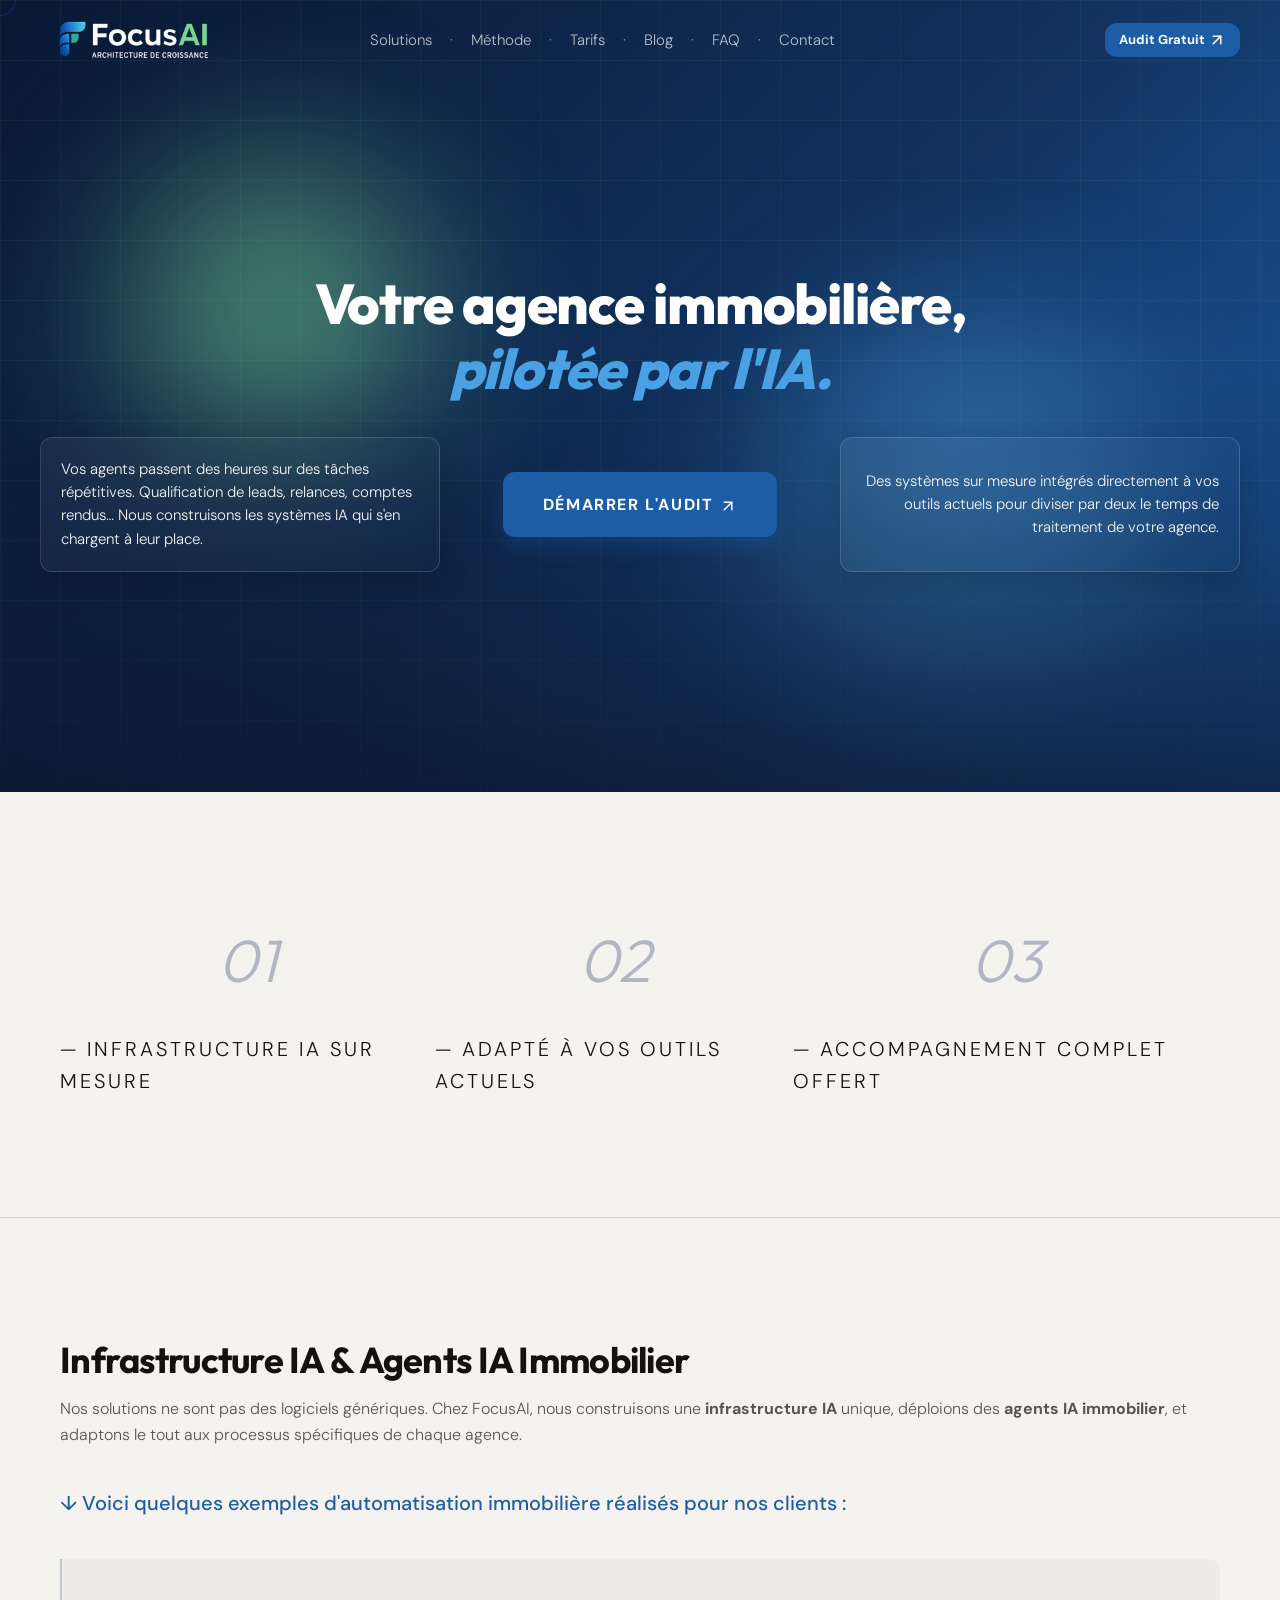
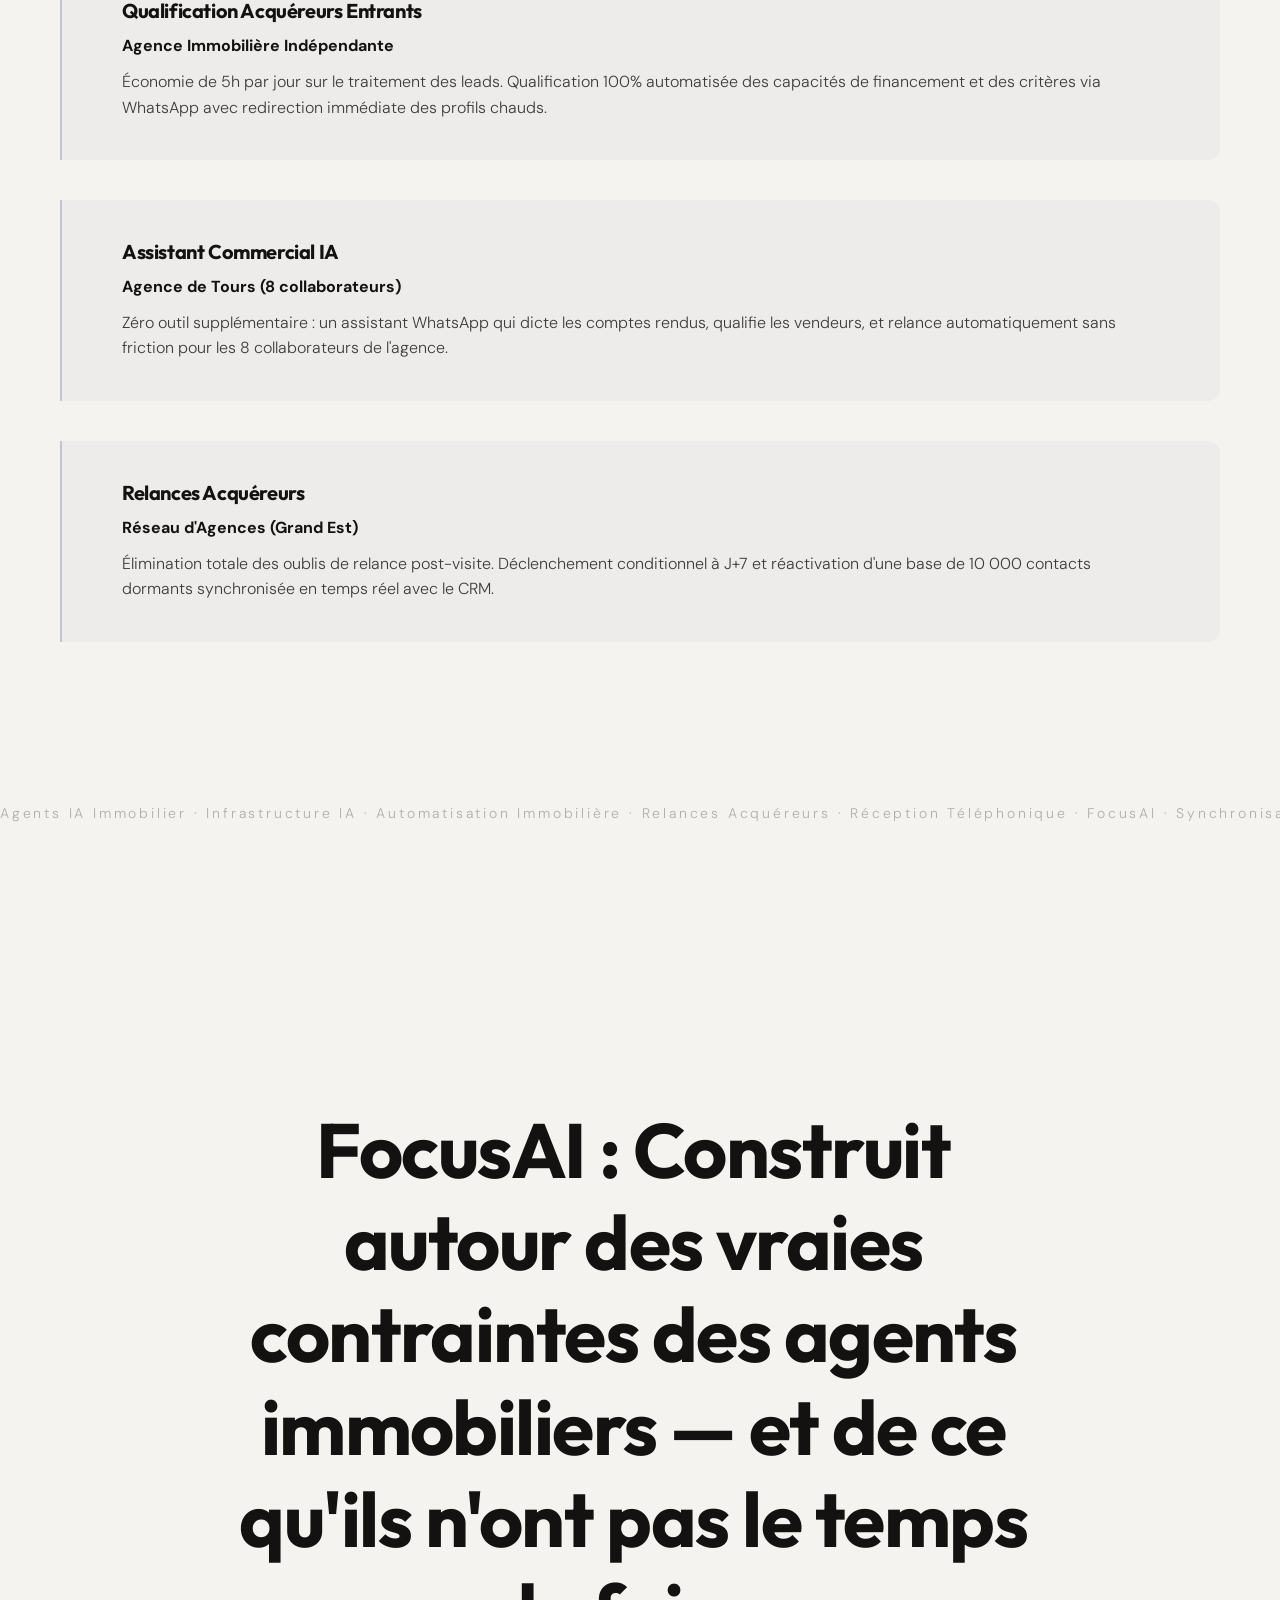
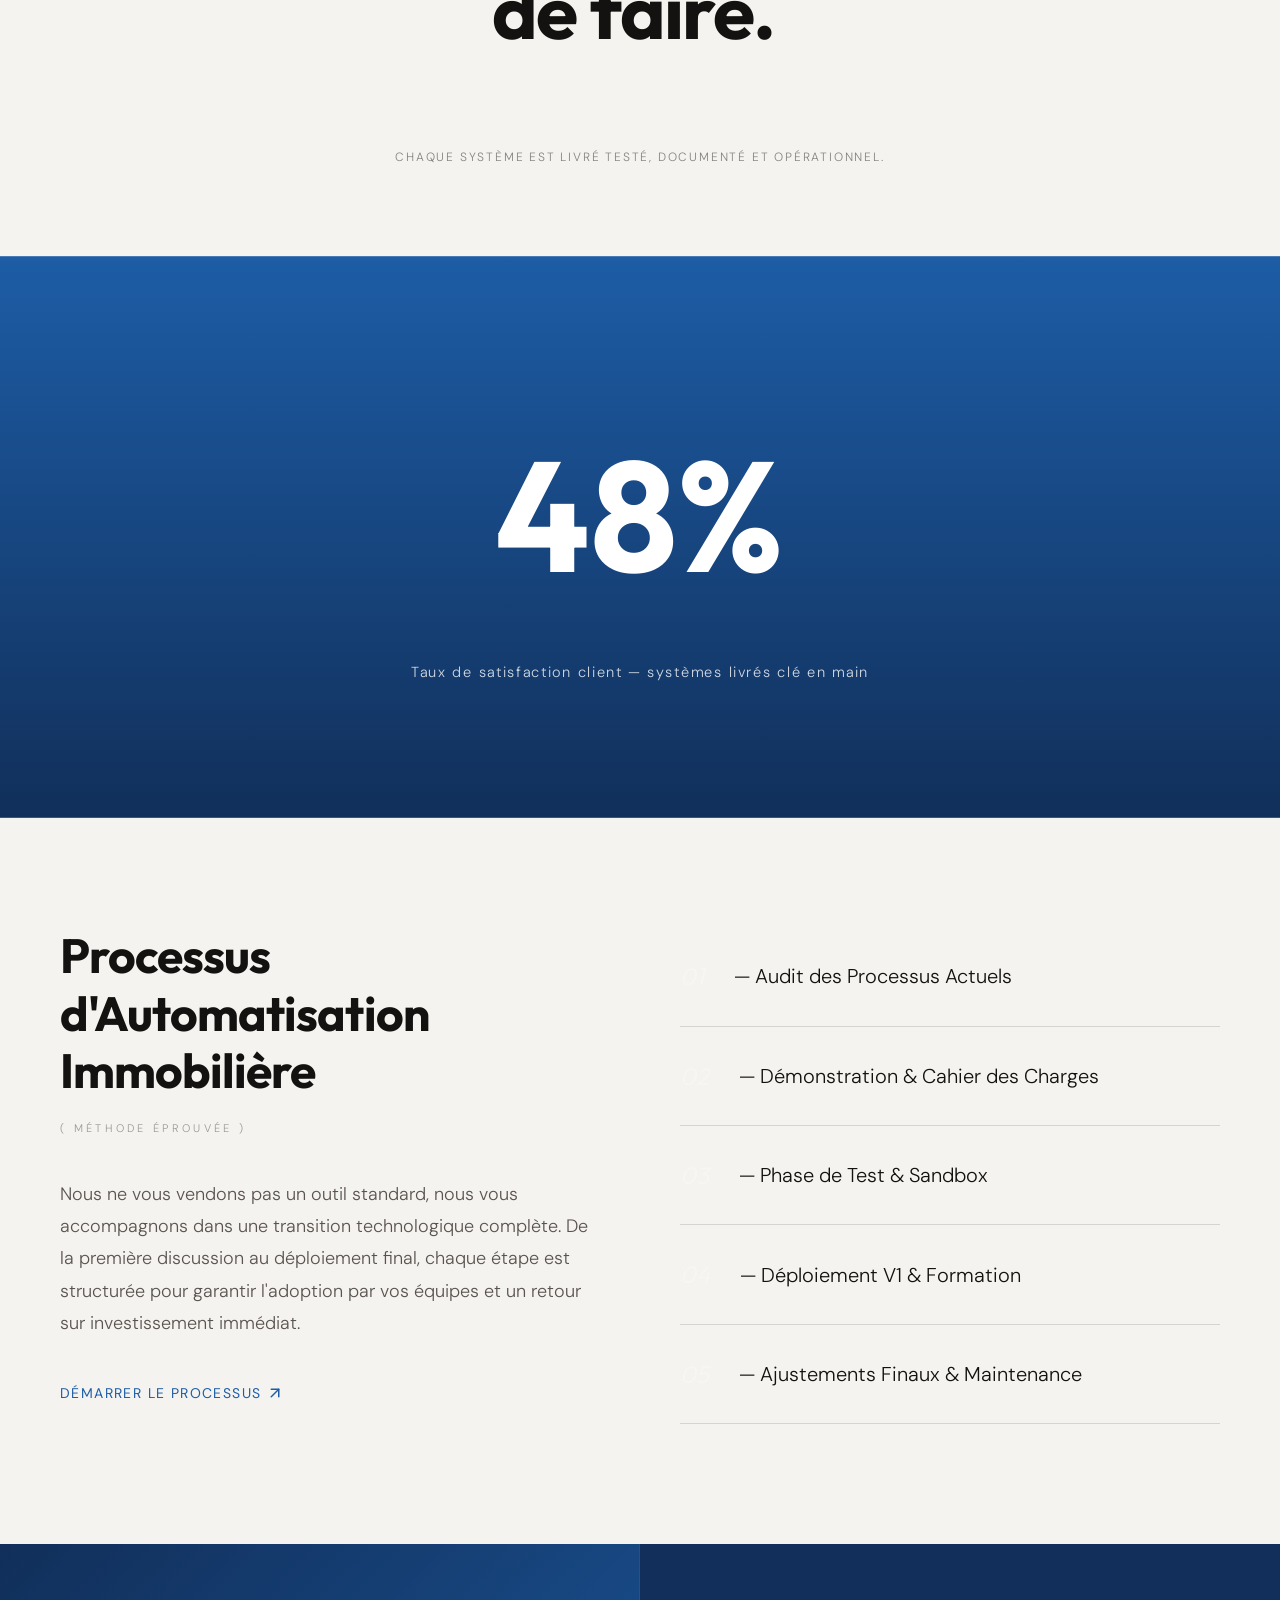
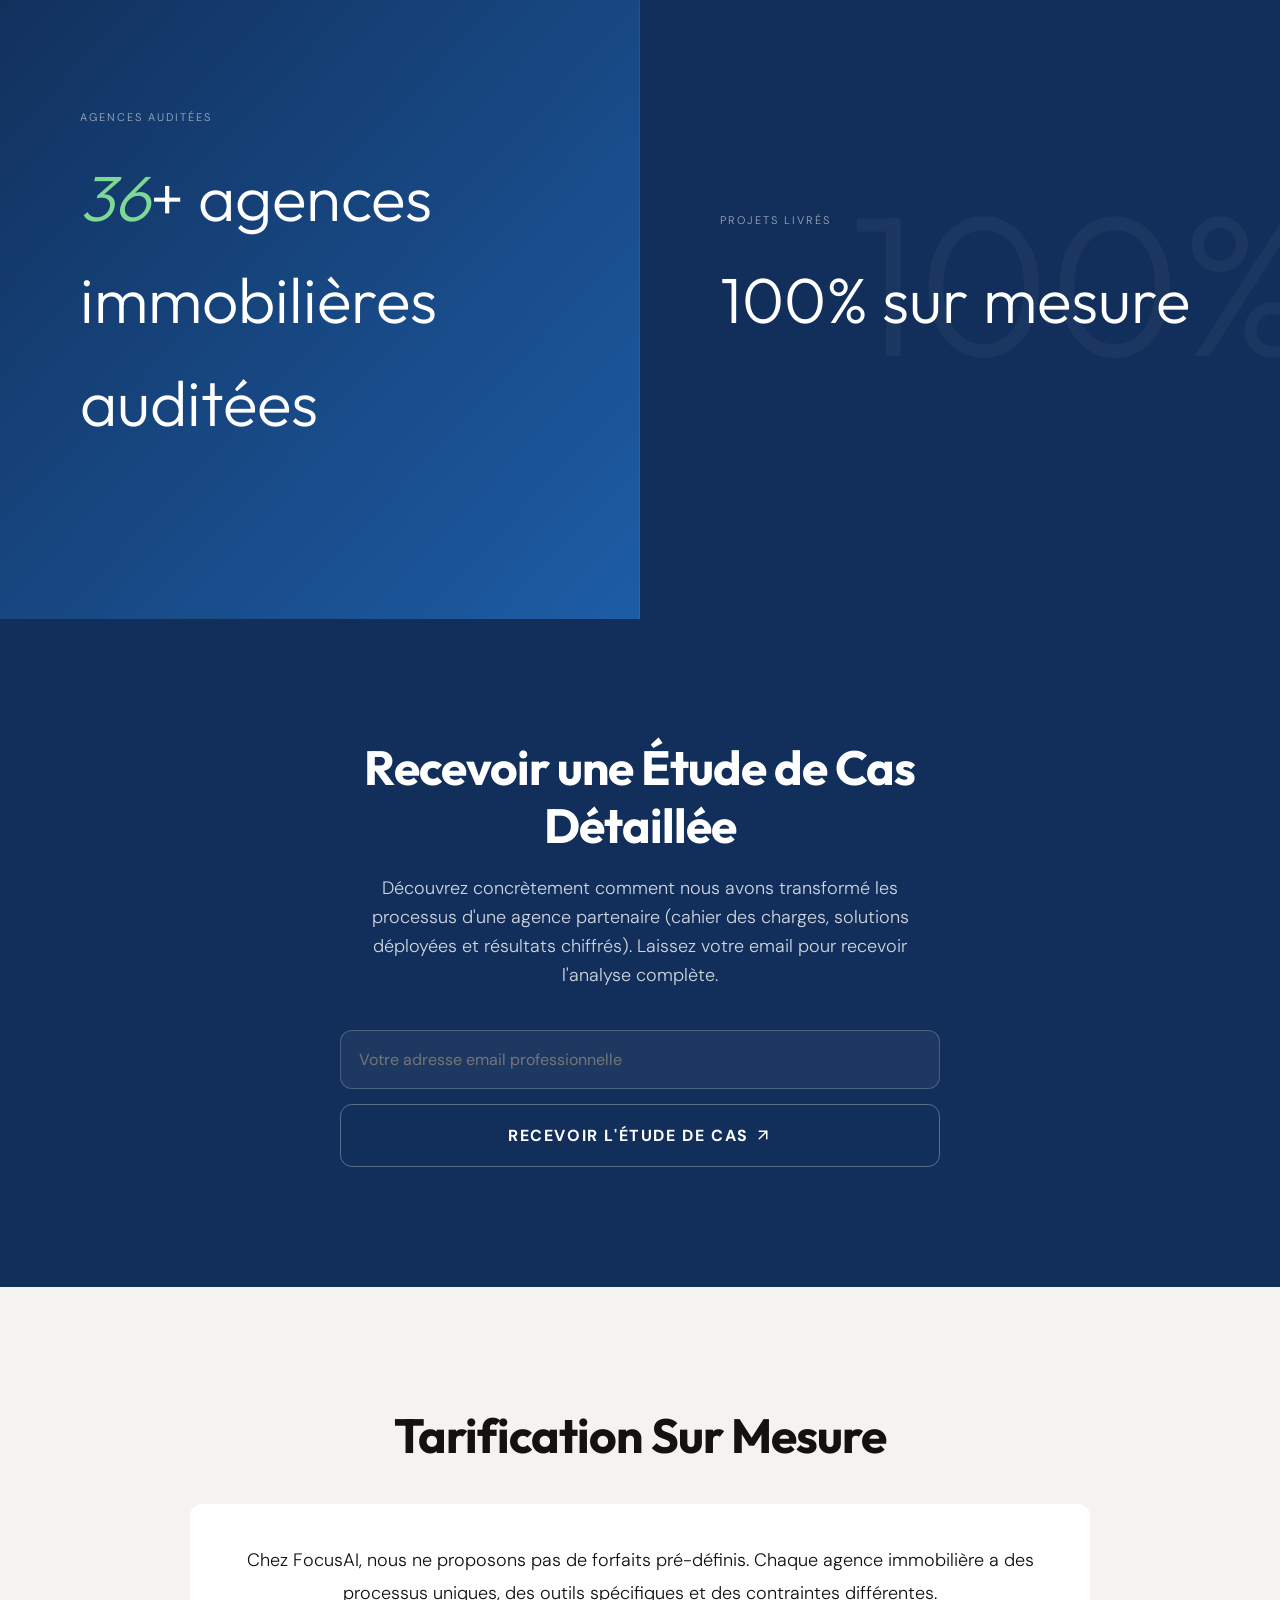
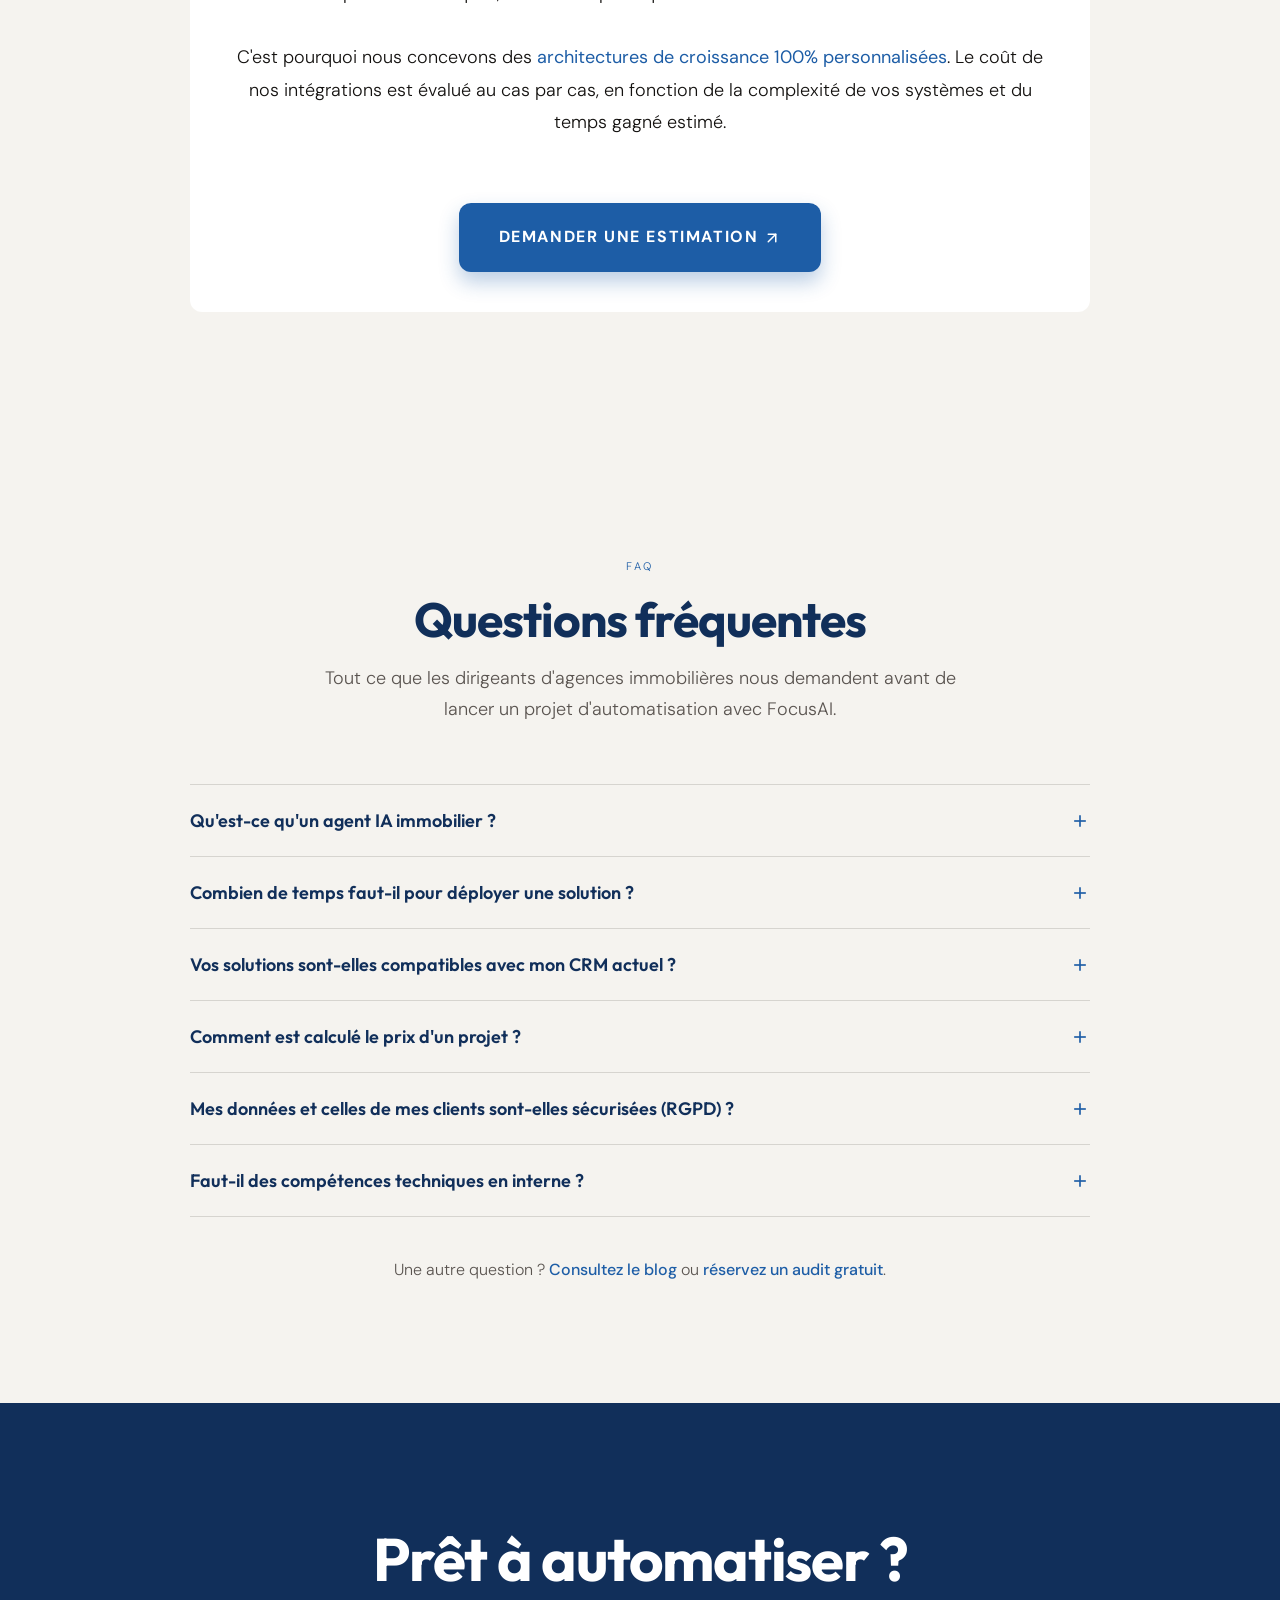
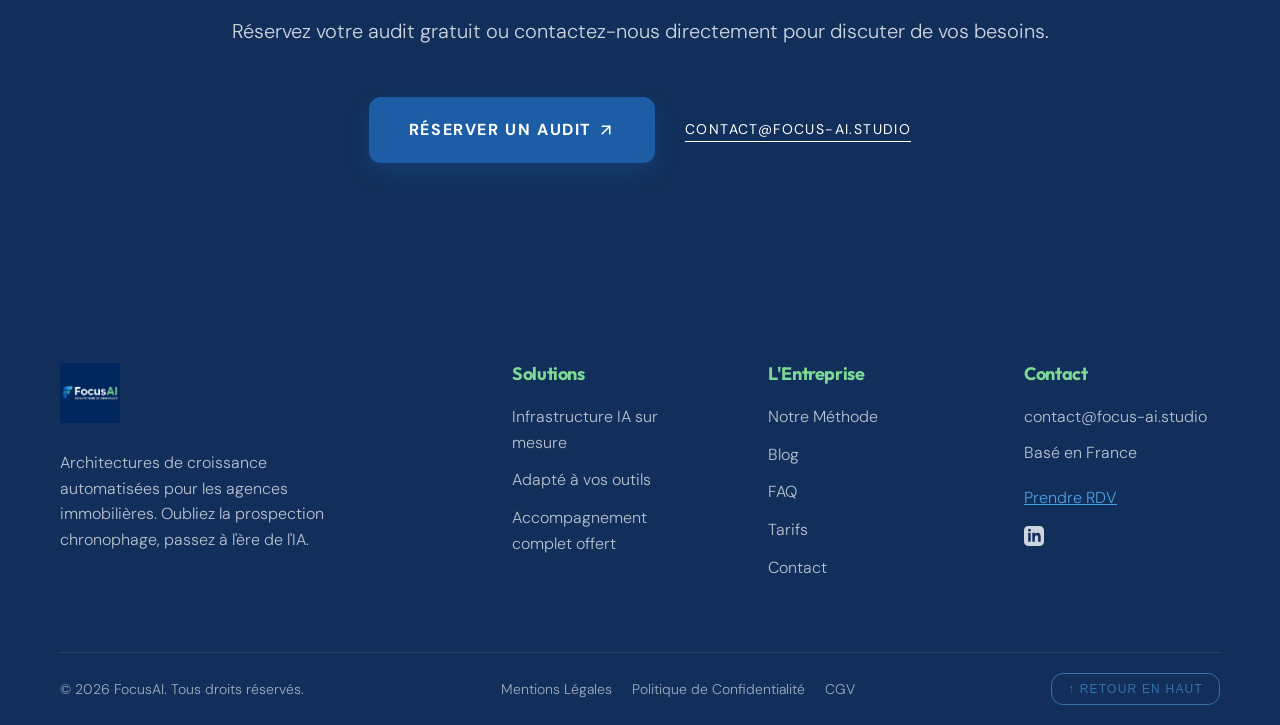
==== commit 4553c679: "Revert to pre-redesign, keep new hero title and subtitle" ====
--- a/index.html
+++ b/index.html
@@ -1,498 +1,463 @@
-<!DOCTYPE html>
-<html lang="fr">
-
-<head>
-    <meta charset="UTF-8">
-    <meta name="viewport" content="width=device-width, initial-scale=1.0">
-    
-    <!-- SEO Optimization -->
-    <title>FocusAI | Agents IA Immobilier & Automatisation Immobilière</title>
-    <meta name="description" content="FocusAI déploie des agents IA immobilier et une infrastructure IA sur mesure pour automatiser votre agence immobilière. Gagnez du temps et multipliez vos mandats grâce à l'automatisation immobilière.">
-    <meta name="keywords" content="agents IA immobilier, infrastructure IA, automatisation immobilière, FocusAI, intelligence artificielle immobilier, prospection immobilière IA">
-    <meta name="author" content="FocusAI">
-    
-    <!-- Open Graph / Social Media -->
-    <meta property="og:type" content="website">
-    <meta property="og:url" content="https://focus-ai.studio/">
-    <meta property="og:title" content="FocusAI | Automatisation Immobilière & Infrastructure IA">
-    <meta property="og:description" content="Déployez des agents IA immobilier sur mesure. Automatisez votre prospection et la gestion de votre agence avec l'infrastructure IA de FocusAI.">
-    <meta property="og:image" content="https://focus-ai.studio/logo.png">
-
-    <!-- Structured Data (JSON-LD) -->
-    <script type="application/ld+json">
-    {
-      "@context": "https://schema.org",
-      "@type": "ProfessionalService",
-      "name": "FocusAI",
-      "url": "https://focus-ai.studio",
-      "logo": "https://focus-ai.studio/logo.png",
-      "description": "Agence experte en création d'infrastructure IA, déploiement d'agents IA immobilier et automatisation immobilière.",
-      "address": {
-        "@type": "PostalAddress",
-        "addressCountry": "FR"
-      },
-      "email": "contact@focus-ai.studio"
-    }
-    </script>
-    <script type="application/ld+json">
-    {
-      "@context": "https://schema.org",
-      "@type": "FAQPage",
-      "mainEntity": [
-        {
-          "@type": "Question",
-          "name": "Qu'est-ce qu'un agent IA immobilier ?",
-          "acceptedAnswer": {
-            "@type": "Answer",
-            "text": "Un agent IA immobilier est un système intelligent connecté à vos outils qui automatise qualification de leads, relances, rendez-vous et comptes rendus, conçu sur mesure pour votre agence."
-          }
-        },
-        {
-          "@type": "Question",
-          "name": "Combien de temps faut-il pour déployer une solution ?",
-          "acceptedAnswer": {
-            "@type": "Answer",
-            "text": "La plupart des agences obtiennent une première version testable en 3 à 6 semaines après l'audit, avec une phase sandbox avant la mise en production."
-          }
-        },
-        {
-          "@type": "Question",
-          "name": "Vos solutions sont-elles compatibles avec mon CRM actuel ?",
-          "acceptedAnswer": {
-            "@type": "Answer",
-            "text": "Oui, FocusAI intègre les CRM et outils déjà utilisés par votre agence sans imposer de nouvelle interface à vos collaborateurs."
-          }
-        }
-      ]
-    }
-    </script>
-
-    <link rel="preconnect" href="https://fonts.googleapis.com">
-    <link rel="preconnect" href="https://fonts.gstatic.com" crossorigin>
-    <link href="https://fonts.googleapis.com/css2?family=Outfit:wght@300;400;600;700;800&family=DM+Sans:ital,wght@0,200;0,300;0,400;1,300&display=swap" rel="stylesheet">
-    <link rel="icon" type="image/png" href="logo.png">
-    <link rel="stylesheet" href="style.css">
-    
-    <!-- Vercel Analytics -->
-    <script>
-      window.va = window.va || function () { (window.vaq = window.vaq || []).push(arguments); };
-    </script>
-    <script defer src="/_vercel/insights/script.js"></script>
-
-    <!-- Vercel Speed Insights -->
-    <script>
-      window.si = window.si || function () { (window.siq = window.siq || []).push(arguments); };
-    </script>
-    <script defer src="/_vercel/speed-insights/script.js"></script>
-</head>
-<body>
-    <div class="cursor-outline"></div>
-
-    <!-- Navigation -->
-    <nav class="navbar">
-        <div class="nav-logo">
-            <a href="/" class="nav-logo-link" style="cursor: none;">
-                <img src="logo.png" alt="FocusAI Logo" class="nav-logo-img">
-            </a>
-        </div>
-        <div class="nav-links" id="navLinks">
-            <a href="#solutions">Solutions</a>
-            <span class="dot">·</span>
-            <a href="#methode">Méthode</a>
-            <span class="dot">·</span>
-            <a href="#tarifs">Tarifs</a>
-            <span class="dot">·</span>
-            <a href="blog.html">Blog</a>
-            <span class="dot">·</span>
-            <a href="#faq">FAQ</a>
-            <span class="dot">·</span>
-            <a href="#contact">Contact</a>
-        </div>
-        <div class="nav-actions">
-            <a href="#" onclick="openAuditModal(event)" class="nav-cta">Audit Gratuit</a>
-            <div class="burger-menu" id="burgerMenu">
-                <span></span>
-                <span></span>
-                <span></span>
-            </div>
-        </div>
-    </nav>
-
-    <!-- 1. Hero -->
-    <header class="hero section-animate">
-        <div class="hero-eyebrow">
-            <span class="hero-tag">Automatisation Immobilière par FocusAI</span>
-        </div>
-        <h1 class="hero-title">Votre agence immobilière,<br><em>pilotée par l'IA.</em></h1>
-        <p class="hero-subtitle">Vos agents passent des heures sur des tâches répétitives. Qualification de leads, relances, comptes rendus… Nous construisons les systèmes IA qui s'en chargent à leur place.</p>
-        <div class="hero-actions">
-            <a href="#" onclick="openAuditModal(event)" class="btn-primary">Démarrer l'audit gratuit</a>
-            <a href="#solutions" class="btn-ghost">Voir les solutions</a>
-        </div>
-        <div class="hero-proof">
-            <div class="proof-item">
-                <strong>100+</strong>
-                <span>agences auditées</span>
-            </div>
-            <div class="proof-divider"></div>
-            <div class="proof-item">
-                <strong>98%</strong>
-                <span>de satisfaction</span>
-            </div>
-            <div class="proof-divider"></div>
-            <div class="proof-item">
-                <strong>3–6 sem.</strong>
-                <span>pour déployer</span>
-            </div>
-        </div>
-    </header>
-
-    <main>
-
-    <!-- 2. Solutions -->
-    <section class="solutions section-animate" id="solutions">
-        <div class="solutions-header">
-            <p class="section-label">Ce qu'on fait concrètement</p>
-            <h2>Infrastructure IA &amp; Agents IA Immobilier</h2>
-            <p class="solutions-intro">Nos solutions ne sont pas des logiciels génériques. Chez FocusAI, nous construisons une <strong>infrastructure IA</strong> unique, déployons des <strong>agents IA immobilier</strong>, et adaptons le tout aux processus spécifiques de chaque agence.</p>
-        </div>
-
-        <div class="pillars-row">
-            <div class="pillar-card stagger-item">
-                <div class="pillar-icon">
-                    <svg viewBox="0 0 24 24" fill="none" stroke="currentColor" stroke-width="1.5"><rect x="3" y="3" width="7" height="7" rx="1"/><rect x="14" y="3" width="7" height="7" rx="1"/><rect x="3" y="14" width="7" height="7" rx="1"/><path d="M14 17.5h7M17.5 14v7"/></svg>
-                </div>
-                <h3>Infrastructure IA sur mesure</h3>
-                <p>On part de vos outils actuels pour construire une architecture IA qui s'y intègre naturellement, sans friction.</p>
-            </div>
-            <div class="pillar-card stagger-item">
-                <div class="pillar-icon">
-                    <svg viewBox="0 0 24 24" fill="none" stroke="currentColor" stroke-width="1.5"><path d="M12 2C6.48 2 2 6.48 2 12s4.48 10 10 10 10-4.48 10-10S17.52 2 12 2z"/><path d="M12 6v6l4 2"/></svg>
-                </div>
-                <h3>Adapté à vos outils actuels</h3>
-                <p>Hektor, Apimo, Netty, WhatsApp, Google Agenda… On se connecte à ce que vous utilisez déjà.</p>
-            </div>
-            <div class="pillar-card stagger-item">
-                <div class="pillar-icon">
-                    <svg viewBox="0 0 24 24" fill="none" stroke="currentColor" stroke-width="1.5"><path d="M17 21v-2a4 4 0 0 0-4-4H5a4 4 0 0 0-4 4v2"/><circle cx="9" cy="7" r="4"/><path d="M23 21v-2a4 4 0 0 0-3-3.87"/><path d="M16 3.13a4 4 0 0 1 0 7.75"/></svg>
-                </div>
-                <h3>Accompagnement complet offert</h3>
-                <p>Formation de vos équipes, documentation, ajustements. On reste disponibles bien après le déploiement.</p>
-            </div>
-        </div>
-
-        <div class="cases-section">
-            <p class="section-label">Exemples réels chez nos clients</p>
-            <div class="cases-grid">
-                <div class="case-card stagger-item">
-                    <div class="case-header">
-                        <span class="case-type">Qualification Acquéreurs</span>
-                        <span class="case-client">Agence indépendante</span>
-                    </div>
-                    <p>Économie de <strong>5h par jour</strong> sur le traitement des leads. Qualification 100% automatisée des capacités de financement et des critères via WhatsApp, avec redirection immédiate des profils chauds vers les négociateurs.</p>
-                </div>
-                <div class="case-card stagger-item">
-                    <div class="case-header">
-                        <span class="case-type">Assistant Commercial IA</span>
-                        <span class="case-client">Agence de Tours — 8 collaborateurs</span>
-                    </div>
-                    <p>Zéro outil supplémentaire pour l'équipe. Un assistant WhatsApp qui dicte les comptes rendus de visite, qualifie les vendeurs et relance automatiquement — sans changer leurs habitudes.</p>
-                </div>
-                <div class="case-card stagger-item">
-                    <div class="case-header">
-                        <span class="case-type">Relances Acquéreurs</span>
-                        <span class="case-client">Réseau d'agences — Grand Est</span>
-                    </div>
-                    <p>Élimination totale des oublis de relance post-visite. Déclenchement conditionnel à J+7 et réactivation de <strong>10 000 contacts dormants</strong> synchronisée en temps réel avec le CRM.</p>
-                </div>
-            </div>
-        </div>
-    </section>
-
-    <!-- 3. Citation / Déclaration -->
-    <section class="declaration section-animate" id="references">
-        <div class="declaration-inner">
-            <p class="declaration-label">Notre conviction</p>
-            <blockquote class="declaration-quote">
-                "FocusAI est construit autour des vraies contraintes des agents immobiliers — et de tout ce qu'ils n'ont pas le temps de faire."
-            </blockquote>
-            <p class="declaration-sub">Chaque système est livré testé, documenté et opérationnel. Pas de démo, pas de promesse vague.</p>
-        </div>
-        <div class="declaration-stat">
-            <div class="big-stat">
-                <span class="counter" data-target="98" data-suffix="%">0%</span>
-            </div>
-            <p>de satisfaction client<br><em>sur l'ensemble des projets livrés</em></p>
-        </div>
-    </section>
-
-    <!-- 4. Méthode -->
-    <section class="methode section-animate" id="methode">
-        <div class="methode-header">
-            <p class="section-label">Processus d'Automatisation Immobilière</p>
-            <h2>Comment ça se passe,<br>de A à Z</h2>
-            <p>Pas de surprise. On vous explique exactement ce qui se passe à chaque étape, de l'audit jusqu'au déploiement en production.</p>
-        </div>
-        <div class="methode-steps">
-            <div class="methode-step stagger-item">
-                <span class="step-num">01</span>
-                <div class="step-content">
-                    <h3>Audit des processus actuels</h3>
-                    <p>On analyse vos flux de travail, vos outils, vos CRM. On identifie les tâches automatisables et les gains de temps potentiels.</p>
-                </div>
-            </div>
-            <div class="methode-step stagger-item">
-                <span class="step-num">02</span>
-                <div class="step-content">
-                    <h3>Démonstration & cahier des charges</h3>
-                    <p>On vous montre concrètement ce qu'on va construire. On valide ensemble le périmètre avant de commencer.</p>
-                </div>
-            </div>
-            <div class="methode-step stagger-item">
-                <span class="step-num">03</span>
-                <div class="step-content">
-                    <h3>Phase de test & sandbox</h3>
-                    <p>Les agents sont déployés en environnement de test. Vos équipes les testent en conditions réelles avant mise en production.</p>
-                </div>
-            </div>
-            <div class="methode-step stagger-item">
-                <span class="step-num">04</span>
-                <div class="step-content">
-                    <h3>Déploiement V1 & formation</h3>
-                    <p>Mise en production. On forme vos équipes. On documente tout. On reste joignables pour chaque question.</p>
-                </div>
-            </div>
-            <div class="methode-step stagger-item">
-                <span class="step-num">05</span>
-                <div class="step-content">
-                    <h3>Ajustements & maintenance</h3>
-                    <p>Les premiers mois, on ajuste selon vos retours. La maintenance est assurée pour que ça tourne sans accroc.</p>
-                </div>
-            </div>
-        </div>
-        <div class="methode-cta">
-            <a href="#contact" class="btn-primary">Démarrer le processus</a>
-        </div>
-    </section>
-
-    <!-- 5. Stats -->
-    <section class="stats-section section-animate">
-        <div class="stats-grid">
-            <div class="stat-block">
-                <div class="stat-number"><span class="counter" data-target="100">0</span>+</div>
-                <p class="stat-desc">agences immobilières auditées en France</p>
-            </div>
-            <div class="stat-block stat-block--accent">
-                <div class="stat-number">100%</div>
-                <p class="stat-desc">des projets livrés entièrement sur mesure</p>
-            </div>
-            <div class="stat-block">
-                <div class="stat-number">3–6</div>
-                <p class="stat-desc">semaines de déploiement en moyenne</p>
-            </div>
-        </div>
-    </section>
-
-    <!-- 6. Étude de cas -->
-    <section class="case-study-cta section-animate">
-        <div class="case-study-inner">
-            <div class="case-study-text">
-                <p class="section-label">Étude de cas</p>
-                <h2>Voir comment on a transformé une agence partenaire</h2>
-                <p>Cahier des charges, solutions déployées et résultats chiffrés. Laissez votre email, on vous envoie l'analyse complète.</p>
-            </div>
-            <div class="case-study-form-wrap">
-                <form id="caseStudyForm">
-                    <input type="email" id="caseStudyEmail" placeholder="votre@email.pro" required>
-                    <button type="submit" id="caseStudySubmit" class="btn-primary">Recevoir l'étude de cas</button>
-                </form>
-                <div id="caseStudySuccess">
-                    ✓ C'est envoyé ! Vérifiez votre boîte mail.
-                </div>
-            </div>
-        </div>
-    </section>
-
-    <!-- 7. Tarifs -->
-    <section class="tarifs section-animate" id="tarifs">
-        <div class="tarifs-inner">
-            <div class="tarifs-text">
-                <p class="section-label">Tarification</p>
-                <h2>Pas de forfait standard.<br>Un devis selon votre réalité.</h2>
-                <p>Chaque agence immobilière a ses propres outils, ses propres contraintes. Le coût d'un projet dépend du nombre de processus à automatiser et du gain de temps estimé pour votre équipe.</p>
-                <p class="tarifs-note">L'audit gratuit permet d'établir un cahier des charges et une estimation transparente, sans engagement.</p>
-                <a href="#" onclick="openAuditModal(event)" class="btn-primary" style="margin-top: 2rem; display: inline-block;">Demander une estimation</a>
-            </div>
-            <div class="tarifs-aside">
-                <div class="tarifs-card">
-                    <p class="tarifs-card-label">Ce qui est toujours inclus</p>
-                    <ul>
-                        <li>Audit des processus existants</li>
-                        <li>Architecture technique sur mesure</li>
-                        <li>Intégration à vos CRM &amp; outils</li>
-                        <li>Phase de test en sandbox</li>
-                        <li>Formation des équipes</li>
-                        <li>Documentation complète</li>
-                        <li>Maintenance &amp; ajustements</li>
-                    </ul>
-                </div>
-            </div>
-        </div>
-    </section>
-
-    <!-- 8. FAQ -->
-    <section class="faq section-animate" id="faq">
-        <div class="faq-container">
-            <div class="faq-header">
-                <p class="section-label">FAQ</p>
-                <h2>Questions fréquentes</h2>
-                <p>Tout ce que les dirigeants d'agences immobilières nous demandent avant de lancer un projet d'automatisation.</p>
-            </div>
-            <div class="faq-list" role="list">
-                <div class="faq-item">
-                    <button type="button" class="faq-question" aria-expanded="false">
-                        <span>Qu'est-ce qu'un agent IA immobilier ?</span>
-                        <svg class="faq-icon" viewBox="0 0 24 24" fill="none" stroke="currentColor" stroke-width="2" aria-hidden="true"><line x1="12" y1="5" x2="12" y2="19"></line><line x1="5" y1="12" x2="19" y2="12"></line></svg>
-                    </button>
-                    <div class="faq-answer">
-                        <p>Un agent IA immobilier est un système intelligent connecté à vos outils (CRM, WhatsApp, email, téléphonie) qui exécute des tâches répétitives à votre place : qualification de leads, relances post-visite, prise de rendez-vous ou synthèse de comptes rendus. Chez FocusAI, chaque agent est conçu sur mesure pour vos processus, pas un chatbot générique.</p>
-                    </div>
-                </div>
-                <div class="faq-item">
-                    <button type="button" class="faq-question" aria-expanded="false">
-                        <span>Combien de temps faut-il pour déployer une solution ?</span>
-                        <svg class="faq-icon" viewBox="0 0 24 24" fill="none" stroke="currentColor" stroke-width="2" aria-hidden="true"><line x1="12" y1="5" x2="12" y2="19"></line><line x1="5" y1="12" x2="19" y2="12"></line></svg>
-                    </button>
-                    <div class="faq-answer">
-                        <p>Après l'audit gratuit, la plupart des agences obtiennent une première version testable en 3 à 6 semaines selon la complexité des intégrations. Nous passons d'abord par une phase sandbox pour valider les scénarios avec vos équipes avant le déploiement en production.</p>
-                    </div>
-                </div>
-                <div class="faq-item">
-                    <button type="button" class="faq-question" aria-expanded="false">
-                        <span>Vos solutions sont-elles compatibles avec mon CRM actuel ?</span>
-                        <svg class="faq-icon" viewBox="0 0 24 24" fill="none" stroke="currentColor" stroke-width="2" aria-hidden="true"><line x1="12" y1="5" x2="12" y2="19"></line><line x1="5" y1="12" x2="19" y2="12"></line></svg>
-                    </button>
-                    <div class="faq-answer">
-                        <p>Oui. Nous intégrons les CRM et outils déjà utilisés par votre agence (Hektor, ImmoFacile, Apimo, Netty, WhatsApp Business, Google Agenda, etc.). L'objectif est de ne pas ajouter de friction : vos collaborateurs continuent à travailler dans leurs interfaces habituelles.</p>
-                    </div>
-                </div>
-                <div class="faq-item">
-                    <button type="button" class="faq-question" aria-expanded="false">
-                        <span>Comment est calculé le prix d'un projet ?</span>
-                        <svg class="faq-icon" viewBox="0 0 24 24" fill="none" stroke="currentColor" stroke-width="2" aria-hidden="true"><line x1="12" y1="5" x2="12" y2="19"></line><line x1="5" y1="12" x2="19" y2="12"></line></svg>
-                    </button>
-                    <div class="faq-answer">
-                        <p>Nous ne proposons pas de forfait standard. Le devis dépend du nombre de processus à automatiser, des intégrations techniques nécessaires et du gain de temps estimé pour votre équipe. L'audit gratuit permet d'établir un cahier des charges et une estimation transparente avant tout engagement.</p>
-                    </div>
-                </div>
-                <div class="faq-item">
-                    <button type="button" class="faq-question" aria-expanded="false">
-                        <span>Mes données et celles de mes clients sont-elles sécurisées (RGPD) ?</span>
-                        <svg class="faq-icon" viewBox="0 0 24 24" fill="none" stroke="currentColor" stroke-width="2" aria-hidden="true"><line x1="12" y1="5" x2="12" y2="19"></line><line x1="5" y1="12" x2="19" y2="12"></line></svg>
-                    </button>
-                    <div class="faq-answer">
-                        <p>La conformité RGPD est intégrée dès la conception : hébergement en Union européenne lorsque possible, chiffrement des échanges, minimisation des données et documentation des traitements. Nous adaptons les flux à vos obligations légales en tant qu'agence immobilière.</p>
-                    </div>
-                </div>
-                <div class="faq-item">
-                    <button type="button" class="faq-question" aria-expanded="false">
-                        <span>Faut-il des compétences techniques en interne ?</span>
-                        <svg class="faq-icon" viewBox="0 0 24 24" fill="none" stroke="currentColor" stroke-width="2" aria-hidden="true"><line x1="12" y1="5" x2="12" y2="19"></line><line x1="5" y1="12" x2="19" y2="12"></line></svg>
-                    </button>
-                    <div class="faq-answer">
-                        <p>Non. Nous gérons l'architecture, le déploiement et la maintenance. Vos équipes reçoivent une formation pratique pour utiliser les agents au quotidien. L'accompagnement est inclus : vous n'avez pas besoin d'embaucher un profil tech dédié.</p>
-                    </div>
-                </div>
-            </div>
-            <p class="faq-cta-text">Une autre question ? <a href="blog.html">Consultez le blog</a> ou <a href="#" onclick="openAuditModal(event)">réservez un audit gratuit</a>.</p>
-        </div>
-    </section>
-
-    <!-- 9. Contact -->
-    <section class="contact section-animate" id="contact">
-        <div class="contact-inner">
-            <div class="contact-text">
-                <p class="section-label" style="color: rgba(255,255,255,0.6);">On vous répond vite</p>
-                <h2>Prêt à automatiser votre agence ?</h2>
-                <p>Réservez un audit gratuit ou envoyez-nous un message. Un expert vous recontacte dans les 24h.</p>
-                <a href="mailto:contact@focus-ai.studio" class="contact-email">contact@focus-ai.studio</a>
-            </div>
-            <div class="contact-action">
-                <a href="#" onclick="openAuditModal(event)" class="btn-cta-white">Réserver mon audit gratuit</a>
-                <p class="contact-note">Gratuit · Sans engagement · Réponse sous 24h</p>
-            </div>
-        </div>
-    </section>
-    </main>
-
-    <!-- Footer -->
-    <footer class="footer">
-        <div class="footer-container">
-            <div class="footer-brand">
-                <img src="logo.png" alt="FocusAI Logo" class="footer-logo">
-                <p>Systèmes d'automatisation immobilière sur mesure, construits autour de vos processus et de vos outils.</p>
-                <a href="https://www.linkedin.com/in/achille-plaisant-automatisation-immobilier" target="_blank" rel="noopener noreferrer" class="footer-linkedin">
-                    <svg width="18" height="18" viewBox="0 0 24 24" fill="currentColor">
-                        <path d="M19 0h-14c-2.761 0-5 2.239-5 5v14c0 2.761 2.239 5 5 5h14c2.762 0 5-2.239 5-5v-14c0-2.761-2.238-5-5-5zm-11 19h-3v-11h3v11zm-1.5-12.268c-.966 0-1.75-.79-1.75-1.764s.784-1.764 1.75-1.764 1.75.79 1.75 1.764-.783 1.764-1.75 1.764zm13.5 12.268h-3v-5.604c0-3.368-4-3.113-4 0v5.604h-3v-11h3v1.765c1.396-2.586 7-2.777 7 2.476v6.759z"/>
-                    </svg>
-                    LinkedIn
-                </a>
-            </div>
-            <div class="footer-links">
-                <h4>Solutions</h4>
-                <ul>
-                    <li><a href="#solutions">Infrastructure IA sur mesure</a></li>
-                    <li><a href="#solutions">Adapté à vos outils</a></li>
-                    <li><a href="#solutions">Accompagnement inclus</a></li>
-                </ul>
-            </div>
-            <div class="footer-links">
-                <h4>L'Entreprise</h4>
-                <ul>
-                    <li><a href="#methode">Notre Méthode</a></li>
-                    <li><a href="blog.html">Blog</a></li>
-                    <li><a href="#faq">FAQ</a></li>
-                    <li><a href="#tarifs">Tarifs</a></li>
-                    <li><a href="#contact">Contact</a></li>
-                </ul>
-            </div>
-            <div class="footer-contact-col">
-                <h4>Contact</h4>
-                <p>contact@focus-ai.studio</p>
-                <p>Basé en France</p>
-                <a href="#" onclick="openAuditModal(event)" class="footer-rdv">Prendre RDV →</a>
-            </div>
-        </div>
-        <div class="footer-bottom">
-            <p>© 2026 FocusAI. Tous droits réservés.</p>
-            <div class="legal-links">
-                <a href="mentions-legales.html">Mentions Légales</a>
-                <a href="politique-confidentialite.html">Confidentialité</a>
-                <a href="cgv.html">CGV</a>
-            </div>
-            <button onclick="window.scrollTo({top: 0, behavior: 'smooth'});" class="back-to-top">↑ Haut</button>
-        </div>
-    </footer>
-
-    <!-- Audit Modal -->
-    <div id="auditModal" class="modal-overlay">
-        <div class="modal-content">
-            <button class="modal-close" onclick="closeAuditModal()">&times;</button>
-            <h2 style="font-family: var(--font-heading); margin-bottom: 10px; font-size: 28px;">Demande d'Audit</h2>
-            <p style="opacity: 0.8; margin-bottom: 25px; font-size: 15px; line-height: 1.5;">Laissez-nous vos coordonnées, un expert FocusAI vous recontactera très rapidement pour évaluer votre potentiel d'automatisation.</p>
-            <form id="auditForm" style="display: flex; flex-direction: column; gap: 15px;">
-                <input type="text" id="auditName" class="modal-input" placeholder="Prénom & Nom" required>
-                <input type="email" id="auditEmail" class="modal-input" placeholder="Email professionnel" required>
-                <input type="tel" id="auditPhone" class="modal-input" placeholder="Numéro de téléphone" required>
-                <input type="text" id="auditDomain" class="modal-input" placeholder="Domaine d'activité (ex: Transaction...)" required>
-                <button type="submit" id="auditSubmitBtn" class="btn-primary" style="width: 100%; border: none; margin-top: 10px;">Envoyer la demande</button>
-            </form>
-            <div id="auditSuccessMsg" style="display: none; color: #49A0E3; margin-top: 15px; font-weight: bold; padding: 15px; border: 1px solid #49A0E3; border-radius: 12px; background: rgba(73, 160, 227, 0.1);">
-                ✓ Demande envoyée ! Nous vous contactons très vite.
-            </div>
-        </div>
-    </div>
-
-    <script src="script.js"></script>
-</body>
-</html>
+<!DOCTYPE html>
+<html lang="fr">
+
+<head>
+    <meta charset="UTF-8">
+    <meta name="viewport" content="width=device-width, initial-scale=1.0">
+    
+    <!-- SEO Optimization -->
+    <title>FocusAI | Agents IA Immobilier & Automatisation Immobilière</title>
+    <meta name="description" content="FocusAI déploie des agents IA immobilier et une infrastructure IA sur mesure pour automatiser votre agence immobilière. Gagnez du temps et multipliez vos mandats grâce à l'automatisation immobilière.">
+    <meta name="keywords" content="agents IA immobilier, infrastructure IA, automatisation immobilière, FocusAI, intelligence artificielle immobilier, prospection immobilière IA">
+    <meta name="author" content="FocusAI">
+    
+    <!-- Open Graph / Social Media -->
+    <meta property="og:type" content="website">
+    <meta property="og:url" content="https://focus-ai.studio/">
+    <meta property="og:title" content="FocusAI | Automatisation Immobilière & Infrastructure IA">
+    <meta property="og:description" content="Déployez des agents IA immobilier sur mesure. Automatisez votre prospection et la gestion de votre agence avec l'infrastructure IA de FocusAI.">
+    <meta property="og:image" content="https://focus-ai.studio/logo.png">
+
+    <!-- Structured Data (JSON-LD) -->
+    <script type="application/ld+json">
+    {
+      "@context": "https://schema.org",
+      "@type": "ProfessionalService",
+      "name": "FocusAI",
+      "url": "https://focus-ai.studio",
+      "logo": "https://focus-ai.studio/logo.png",
+      "description": "Agence experte en création d'infrastructure IA, déploiement d'agents IA immobilier et automatisation immobilière.",
+      "address": {
+        "@type": "PostalAddress",
+        "addressCountry": "FR"
+      },
+      "email": "contact@focus-ai.studio"
+    }
+    </script>
+    <script type="application/ld+json">
+    {
+      "@context": "https://schema.org",
+      "@type": "FAQPage",
+      "mainEntity": [
+        {
+          "@type": "Question",
+          "name": "Qu'est-ce qu'un agent IA immobilier ?",
+          "acceptedAnswer": {
+            "@type": "Answer",
+            "text": "Un agent IA immobilier est un système intelligent connecté à vos outils qui automatise qualification de leads, relances, rendez-vous et comptes rendus, conçu sur mesure pour votre agence."
+          }
+        },
+        {
+          "@type": "Question",
+          "name": "Combien de temps faut-il pour déployer une solution ?",
+          "acceptedAnswer": {
+            "@type": "Answer",
+            "text": "La plupart des agences obtiennent une première version testable en 3 à 6 semaines après l'audit, avec une phase sandbox avant la mise en production."
+          }
+        },
+        {
+          "@type": "Question",
+          "name": "Vos solutions sont-elles compatibles avec mon CRM actuel ?",
+          "acceptedAnswer": {
+            "@type": "Answer",
+            "text": "Oui, FocusAI intègre les CRM et outils déjà utilisés par votre agence sans imposer de nouvelle interface à vos collaborateurs."
+          }
+        }
+      ]
+    }
+    </script>
+
+    <link rel="preconnect" href="https://fonts.googleapis.com">
+    <link rel="preconnect" href="https://fonts.gstatic.com" crossorigin>
+    <link href="https://fonts.googleapis.com/css2?family=Outfit:wght@400;600;700;800&family=DM+Sans:wght@200;300;400&display=swap" rel="stylesheet">
+    <link rel="icon" type="image/png" href="logo.png">
+    <link rel="stylesheet" href="style.css">
+    
+    <!-- Vercel Analytics -->
+    <script>
+      window.va = window.va || function () { (window.vaq = window.vaq || []).push(arguments); };
+    </script>
+    <script defer src="/_vercel/insights/script.js"></script>
+
+    <!-- Vercel Speed Insights -->
+    <script>
+      window.si = window.si || function () { (window.siq = window.siq || []).push(arguments); };
+    </script>
+    <script defer src="/_vercel/speed-insights/script.js"></script>
+</head>
+<body>
+    <!-- Curseur allégé (uniquement l'outline pour éviter les lags) -->
+    <div class="cursor-outline"></div>
+
+    <!-- Navigation -->
+    <nav class="navbar">
+        <div class="nav-logo">
+            <a href="/" class="nav-logo-link" style="cursor: none;">
+                <img src="logo.png" alt="FocusAI Logo" class="nav-logo-img">
+            </a>
+        </div>
+        <div class="nav-links" id="navLinks">
+            <a href="#solutions">Solutions</a>
+            <span class="dot">·</span>
+            <a href="#methode">Méthode</a>
+            <span class="dot">·</span>
+            <a href="#tarifs">Tarifs</a>
+            <span class="dot">·</span>
+            <a href="blog.html">Blog</a>
+            <span class="dot">·</span>
+            <a href="#faq">FAQ</a>
+            <span class="dot">·</span>
+            <a href="#contact">Contact</a>
+        </div>
+        <div class="nav-actions" style="display: flex; align-items: center; gap: 15px;">
+            <a href="#" onclick="openAuditModal(event)" class="nav-cta">Audit Gratuit <svg class="btn-icon" viewBox="0 0 24 24" fill="none" stroke="currentColor" stroke-width="2" stroke-linecap="round" stroke-linejoin="round"><line x1="7" y1="17" x2="17" y2="7"></line><polyline points="7 7 17 7 17 17"></polyline></svg></a>
+            <div class="burger-menu" id="burgerMenu">
+                <span></span>
+                <span></span>
+                <span></span>
+            </div>
+        </div>
+    </nav>
+
+    <!-- 1. Hero Section -->
+    <header class="hero section-animate">
+        <div class="hero-bg">
+            <div class="hero-gradient"></div>
+            <div class="hero-grid"></div>
+            <div class="hero-orbs">
+                <div class="orb orb-1"></div>
+                <div class="orb orb-2"></div>
+            </div>
+            <div class="hero-overlay"></div>
+        </div>
+
+        <div class="hero-content">
+            <h1 class="hero-title reveal-text">Votre agence immobilière,<br><em>pilotée par l'IA.</em></h1>
+            <div class="hero-columns">
+                <div class="hero-card hero-text-left reveal-fade delay-1" style="background: linear-gradient(135deg, rgba(255, 255, 255, 0.05) 0%, rgba(255, 255, 255, 0.01) 100%); border: 1px solid rgba(255, 255, 255, 0.15); box-shadow: 0 8px 32px 0 rgba(0, 0, 0, 0.2); backdrop-filter: blur(12px);">
+                    <p style="color: rgba(255, 255, 255, 0.95);">Vos agents passent des heures sur des tâches répétitives. Qualification de leads, relances, comptes rendus… Nous construisons les systèmes IA qui s'en chargent à leur place.</p>
+                </div>
+                <div class="hero-cta-wrapper reveal-fade delay-2">
+                    <a href="#" onclick="openAuditModal(event)" class="btn-primary btn-primary--hero">Démarrer l'audit <svg class="btn-icon" viewBox="0 0 24 24" fill="none" stroke="currentColor" stroke-width="2" stroke-linecap="round" stroke-linejoin="round"><line x1="7" y1="17" x2="17" y2="7"></line><polyline points="7 7 17 7 17 17"></polyline></svg></a>
+                </div>
+                <div class="hero-card hero-text-right reveal-fade delay-1" style="background: linear-gradient(135deg, rgba(255, 255, 255, 0.05) 0%, rgba(255, 255, 255, 0.01) 100%); border: 1px solid rgba(255, 255, 255, 0.15); box-shadow: 0 8px 32px 0 rgba(0, 0, 0, 0.2); backdrop-filter: blur(12px);">
+                    <p style="color: rgba(255, 255, 255, 0.95);">Des systèmes sur mesure intégrés directement à vos outils actuels pour diviser par deux le temps de traitement de votre agence.</p>
+                </div>
+            </div>
+        </div>
+    </header>
+
+    <main>
+    <!-- 2. Piliers et Intégrations -->
+    <section class="piliers section-animate" id="solutions">
+        <div class="piliers-container">
+            <div class="pilier stagger-item">
+                <span class="pilier-num">01</span>
+                <span class="pilier-label">— INFRASTRUCTURE IA SUR MESURE</span>
+            </div>
+            <div class="pilier stagger-item">
+                <span class="pilier-num">02</span>
+                <span class="pilier-label">— ADAPTÉ À VOS OUTILS ACTUELS</span>
+            </div>
+            <div class="pilier stagger-item">
+                <span class="pilier-num">03</span>
+                <span class="pilier-label">— ACCOMPAGNEMENT COMPLET OFFERT</span>
+            </div>
+        </div>
+        <div class="separator"></div>
+
+        <div class="solutions-details">
+            <h3 class="solutions-subtitle">Infrastructure IA & Agents IA Immobilier</h3>
+            <p class="solutions-desc">Nos solutions ne sont pas des logiciels génériques. Chez FocusAI, nous construisons une <strong>infrastructure IA</strong> unique, déploions des <strong>agents IA immobilier</strong>, et adaptons le tout aux processus spécifiques de chaque agence.</p>
+            <p class="solutions-desc" style="font-weight: 500; color: var(--accent-main); font-size: 20px; margin-top: 20px;">↓ Voici quelques exemples d'automatisation immobilière réalisés pour nos clients :</p>
+            <div class="cases-grid">
+                <div class="case-card">
+                    <h4>Qualification Acquéreurs Entrants</h4>
+                    <p><strong>Agence Immobilière Indépendante</strong></p>
+                    <p style="margin-top:10px; opacity:0.8;">Économie de 5h par jour sur le traitement des leads. Qualification 100% automatisée des capacités de financement et des critères via WhatsApp avec redirection immédiate des profils chauds.</p>
+                </div>
+                <div class="case-card">
+                    <h4>Assistant Commercial IA</h4>
+                    <p><strong>Agence de Tours (8 collaborateurs)</strong></p>
+                    <p style="margin-top:10px; opacity:0.8;">Zéro outil supplémentaire : un assistant WhatsApp qui dicte les comptes rendus, qualifie les vendeurs, et relance automatiquement sans friction pour les 8 collaborateurs de l'agence.</p>
+                </div>
+                <div class="case-card">
+                    <h4>Relances Acquéreurs</h4>
+                    <p><strong>Réseau d'Agences (Grand Est)</strong></p>
+                    <p style="margin-top:10px; opacity:0.8;">Élimination totale des oublis de relance post-visite. Déclenchement conditionnel à J+7 et réactivation d'une base de 10 000 contacts dormants synchronisée en temps réel avec le CRM.</p>
+                </div>
+            </div>
+        </div>
+
+        <div class="marquee-container">
+            <div class="marquee-content">
+                Agents IA Immobilier · Infrastructure IA · Automatisation Immobilière · Relances Acquéreurs · Réception Téléphonique · FocusAI · Synchronisation CRM · Assistant Commercial IA · Agents IA Immobilier · Infrastructure IA · Automatisation Immobilière · Relances Acquéreurs · Réception Téléphonique · FocusAI · Synchronisation CRM ·
+            </div>
+            <div class="marquee-content" aria-hidden="true">
+                Agents IA Immobilier · Infrastructure IA · Automatisation Immobilière · Relances Acquéreurs · Réception Téléphonique · FocusAI · Synchronisation CRM · Assistant Commercial IA · Agents IA Immobilier · Infrastructure IA · Automatisation Immobilière · Relances Acquéreurs · Réception Téléphonique · FocusAI · Synchronisation CRM ·
+            </div>
+        </div>
+    </section>
+
+    <!-- 3. Déclaration Centrale -->
+    <section class="declaration section-animate" id="references">
+        <div class="declaration-content">
+            <h2 class="declaration-title reveal-words">FocusAI : Construit autour des vraies contraintes des agents immobiliers —
+                et de ce qu'ils n'ont pas le temps de faire.</h2>
+            <div class="declaration-line line-grow"></div>
+            <p class="declaration-subtitle reveal-fade delay-1">Chaque système est livré testé, documenté et
+                opérationnel.</p>
+        </div>
+
+        <div class="stat-banner stat-reveal section-animate">
+            <div class="stat-giant counter" data-target="98" data-suffix="%" style="transition: color 0.3s;">0%</div>
+            <div class="stat-label">Taux de satisfaction client — systèmes livrés clé en main</div>
+        </div>
+    </section>
+
+    <!-- 4. Le Processus d'Intégration -->
+    <section class="science section-animate" id="methode">
+        <div class="science-container">
+            <div class="science-left slide-right">
+                <h2 class="science-title">Processus d'Automatisation Immobilière</h2>
+                <span class="science-tag">( MÉTHODE ÉPROUVÉE )</span>
+                <p class="science-body">Nous ne vous vendons pas un outil standard, nous vous accompagnons dans une transition technologique complète. De la première discussion au déploiement final, chaque étape est structurée pour garantir l'adoption par vos équipes et un retour sur investissement immédiat.</p>
+                <a href="#contact" class="btn-text" style="display: inline-flex; align-items: center; gap: 5px;">Démarrer le processus <svg class="btn-icon" viewBox="0 0 24 24" fill="none" stroke="currentColor" stroke-width="2" stroke-linecap="round" stroke-linejoin="round"><line x1="7" y1="17" x2="17" y2="7"></line><polyline points="7 7 17 7 17 17"></polyline></svg></a>
+            </div>
+            <div class="science-right catalogue">
+                <div class="module-item stagger-item">
+                    <div class="module-info">
+                        <span class="module-num">01</span>
+                        <span class="module-name">— Audit des Processus Actuels</span>
+                    </div>
+                </div>
+                <div class="module-item stagger-item">
+                    <div class="module-info">
+                        <span class="module-num">02</span>
+                        <span class="module-name">— Démonstration & Cahier des Charges</span>
+                    </div>
+                </div>
+                <div class="module-item stagger-item">
+                    <div class="module-info">
+                        <span class="module-num">03</span>
+                        <span class="module-name">— Phase de Test & Sandbox</span>
+                    </div>
+                </div>
+                <div class="module-item stagger-item">
+                    <div class="module-info">
+                        <span class="module-num">04</span>
+                        <span class="module-name">— Déploiement V1 & Formation</span>
+                    </div>
+                </div>
+                <div class="module-item stagger-item">
+                    <div class="module-info">
+                        <span class="module-num">05</span>
+                        <span class="module-name">— Ajustements Finaux & Maintenance</span>
+                    </div>
+                </div>
+            </div>
+        </div>
+    </section>
+
+    <!-- 5. Galerie Stats -->
+    <section class="galerie-stats section-animate">
+        <div class="stats-col stats-left">
+            <div class="stats-content reveal-fade delay-1">
+                <span class="stats-label">AGENCES AUDITÉES</span>
+                <div class="stats-value"><span class="counter" data-target="100">0</span>+ agences immobilières auditées</div>
+            </div>
+            <div class="stats-separator"></div>
+        </div>
+        <div class="stats-col stats-right">
+            <div class="stat-bg-number">100%</div>
+            <div class="stats-content reveal-fade delay-2">
+                <span class="stats-label">PROJETS LIVRÉS</span>
+                <div class="stats-value">100% sur mesure</div>
+            </div>
+        </div>
+    </section>
+
+    <!-- 6. Formulaire d'Étude de Cas -->
+    <section class="case-study-form section-animate" style="background-color: var(--bg-dark); color: var(--text-light); padding: 120px 20px; text-align: center;">
+        <div style="max-width: 600px; margin: 0 auto;" class="slide-up">
+            <h2 style="font-family: var(--font-heading); font-size: clamp(32px, 6vw, 48px); margin-bottom: 20px;">Recevoir une Étude de Cas Détaillée</h2>
+            <p style="opacity: 0.8; margin-bottom: 40px; font-size: 18px; line-height: 1.6;">Découvrez concrètement comment nous avons transformé les processus d'une agence partenaire (cahier des charges, solutions déployées et résultats chiffrés). Laissez votre email pour recevoir l'analyse complète.</p>
+            <form id="caseStudyForm" style="display: flex; flex-direction: column; gap: 15px;">
+                <input type="email" id="caseStudyEmail" placeholder="Votre adresse email professionnelle" required style="padding: 18px; border-radius: 12px; border: 1px solid rgba(255,255,255,0.2); background: rgba(255,255,255,0.05); color: white; width: 100%; font-family: var(--font-body); font-size: 16px; outline: none; transition: border-color 0.3s;">
+                <button type="submit" id="caseStudySubmit" class="btn-secondary" style="width: 100%; border: 1px solid rgba(255, 255, 255, 0.3); display: flex; align-items: center; justify-content: center; gap: 5px;">Recevoir l'étude de cas <svg class="btn-icon" viewBox="0 0 24 24" fill="none" stroke="currentColor" stroke-width="2" stroke-linecap="round" stroke-linejoin="round"><line x1="7" y1="17" x2="17" y2="7"></line><polyline points="7 7 17 7 17 17"></polyline></svg></button>
+            </form>
+            <div id="caseStudySuccess" style="display: none; color: #49A0E3; margin-top: 15px; font-weight: bold; padding: 15px; border: 1px solid #49A0E3; border-radius: 12px; background: rgba(73, 160, 227, 0.1);">
+                ✓ Parfait ! L'étude de cas a été envoyée à votre adresse email.
+            </div>
+        </div>
+    </section>
+
+    <!-- Tarifs -->
+    <section class="tarifs section-animate" id="tarifs">
+        <div class="tarifs-container">
+            <h2 class="tarifs-title">Tarification Sur Mesure</h2>
+            <div class="tarifs-content">
+                <p>Chez FocusAI, nous ne proposons pas de forfaits pré-définis. Chaque agence immobilière a des processus uniques, des outils spécifiques et des contraintes différentes.</p>
+                <br>
+                <p>C'est pourquoi nous concevons des <strong>architectures de croissance 100% personnalisées</strong>. Le coût de nos intégrations est évalué au cas par cas, en fonction de la complexité de vos systèmes et du temps gagné estimé.</p>
+                <br><br>
+                <a href="#" onclick="openAuditModal(event)" class="btn-primary" style="display: inline-flex; align-items: center; justify-content: center; gap: 5px;">Demander une estimation <svg class="btn-icon" viewBox="0 0 24 24" fill="none" stroke="currentColor" stroke-width="2" stroke-linecap="round" stroke-linejoin="round"><line x1="7" y1="17" x2="17" y2="7"></line><polyline points="7 7 17 7 17 17"></polyline></svg></a>
+            </div>
+        </div>
+    </section>
+
+    <!-- FAQ -->
+    <section class="faq section-animate" id="faq">
+        <div class="faq-container">
+            <div class="faq-header">
+                <span class="faq-tag">FAQ</span>
+                <h2 class="faq-title">Questions fréquentes</h2>
+                <p class="faq-intro">Tout ce que les dirigeants d'agences immobilières nous demandent avant de lancer un projet d'automatisation avec FocusAI.</p>
+            </div>
+            <div class="faq-list" role="list">
+                <div class="faq-item">
+                    <button type="button" class="faq-question" aria-expanded="false">
+                        <span>Qu'est-ce qu'un agent IA immobilier ?</span>
+                        <svg class="faq-icon" viewBox="0 0 24 24" fill="none" stroke="currentColor" stroke-width="2" aria-hidden="true"><line x1="12" y1="5" x2="12" y2="19"></line><line x1="5" y1="12" x2="19" y2="12"></line></svg>
+                    </button>
+                    <div class="faq-answer">
+                        <p>Un agent IA immobilier est un système intelligent connecté à vos outils (CRM, WhatsApp, email, téléphonie) qui exécute des tâches répétitives à votre place : qualification de leads, relances post-visite, prise de rendez-vous ou synthèse de comptes rendus. Chez FocusAI, chaque agent est conçu sur mesure pour vos processus, pas un chatbot générique.</p>
+                    </div>
+                </div>
+                <div class="faq-item">
+                    <button type="button" class="faq-question" aria-expanded="false">
+                        <span>Combien de temps faut-il pour déployer une solution ?</span>
+                        <svg class="faq-icon" viewBox="0 0 24 24" fill="none" stroke="currentColor" stroke-width="2" aria-hidden="true"><line x1="12" y1="5" x2="12" y2="19"></line><line x1="5" y1="12" x2="19" y2="12"></line></svg>
+                    </button>
+                    <div class="faq-answer">
+                        <p>Après l'audit gratuit, la plupart des agences obtiennent une première version testable en 3 à 6 semaines selon la complexité des intégrations. Nous passons d'abord par une phase sandbox pour valider les scénarios avec vos équipes avant le déploiement en production.</p>
+                    </div>
+                </div>
+                <div class="faq-item">
+                    <button type="button" class="faq-question" aria-expanded="false">
+                        <span>Vos solutions sont-elles compatibles avec mon CRM actuel ?</span>
+                        <svg class="faq-icon" viewBox="0 0 24 24" fill="none" stroke="currentColor" stroke-width="2" aria-hidden="true"><line x1="12" y1="5" x2="12" y2="19"></line><line x1="5" y1="12" x2="19" y2="12"></line></svg>
+                    </button>
+                    <div class="faq-answer">
+                        <p>Oui. Nous intégrons les CRM et outils déjà utilisés par votre agence (Hektor, ImmoFacile, Apimo, Netty, WhatsApp Business, Google Agenda, etc.). L'objectif est de ne pas ajouter de friction : vos collaborateurs continuent à travailler dans leurs interfaces habituelles.</p>
+                    </div>
+                </div>
+                <div class="faq-item">
+                    <button type="button" class="faq-question" aria-expanded="false">
+                        <span>Comment est calculé le prix d'un projet ?</span>
+                        <svg class="faq-icon" viewBox="0 0 24 24" fill="none" stroke="currentColor" stroke-width="2" aria-hidden="true"><line x1="12" y1="5" x2="12" y2="19"></line><line x1="5" y1="12" x2="19" y2="12"></line></svg>
+                    </button>
+                    <div class="faq-answer">
+                        <p>Nous ne proposons pas de forfait standard. Le devis dépend du nombre de processus à automatiser, des intégrations techniques nécessaires et du gain de temps estimé pour votre équipe. L'audit gratuit permet d'établir un cahier des charges et une estimation transparente avant tout engagement.</p>
+                    </div>
+                </div>
+                <div class="faq-item">
+                    <button type="button" class="faq-question" aria-expanded="false">
+                        <span>Mes données et celles de mes clients sont-elles sécurisées (RGPD) ?</span>
+                        <svg class="faq-icon" viewBox="0 0 24 24" fill="none" stroke="currentColor" stroke-width="2" aria-hidden="true"><line x1="12" y1="5" x2="12" y2="19"></line><line x1="5" y1="12" x2="19" y2="12"></line></svg>
+                    </button>
+                    <div class="faq-answer">
+                        <p>La conformité RGPD est intégrée dès la conception : hébergement en Union européenne lorsque possible, chiffrement des échanges, minimisation des données et documentation des traitements. Nous adaptons les flux à vos obligations légales en tant qu'agence immobilière.</p>
+                    </div>
+                </div>
+                <div class="faq-item">
+                    <button type="button" class="faq-question" aria-expanded="false">
+                        <span>Faut-il des compétences techniques en interne ?</span>
+                        <svg class="faq-icon" viewBox="0 0 24 24" fill="none" stroke="currentColor" stroke-width="2" aria-hidden="true"><line x1="12" y1="5" x2="12" y2="19"></line><line x1="5" y1="12" x2="19" y2="12"></line></svg>
+                    </button>
+                    <div class="faq-answer">
+                        <p>Non. Nous gérons l'architecture, le déploiement et la maintenance. Vos équipes reçoivent une formation pratique pour utiliser les agents au quotidien. L'accompagnement est inclus : vous n'avez pas besoin d'embaucher un profil tech dédié.</p>
+                    </div>
+                </div>
+            </div>
+            <p class="faq-cta-text">Une autre question ? <a href="blog.html">Consultez le blog</a> ou <a href="#" onclick="openAuditModal(event)">réservez un audit gratuit</a>.</p>
+        </div>
+    </section>
+
+    <!-- Contact -->
+    <section class="contact section-animate" id="contact">
+        <div class="contact-container">
+            <h2 class="contact-title">Prêt à automatiser ?</h2>
+            <p>Réservez votre audit gratuit ou contactez-nous directement pour discuter de vos besoins.</p>
+            <div class="contact-links">
+                <a href="#" onclick="openAuditModal(event)" class="btn-primary" style="display: inline-flex; align-items: center; justify-content: center; gap: 5px;">Réserver un Audit <svg class="btn-icon" viewBox="0 0 24 24" fill="none" stroke="currentColor" stroke-width="2" stroke-linecap="round" stroke-linejoin="round"><line x1="7" y1="17" x2="17" y2="7"></line><polyline points="7 7 17 7 17 17"></polyline></svg></a>
+                <a href="mailto:contact@focus-ai.studio" class="btn-text" style="color: white; border-color: white;">contact@focus-ai.studio</a>
+            </div>
+        </div>
+    </section>
+    </main>
+
+    <!-- Footer -->
+    <footer class="footer">
+        <div class="footer-container">
+            <div class="footer-brand">
+                <img src="logo.png" alt="FocusAI Logo" style="height: 60px; margin-bottom: 20px;">
+                <p>Architectures de croissance automatisées pour les agences immobilières. Oubliez la prospection chronophage, passez à l'ère de l'IA.</p>
+            </div>
+            <div class="footer-links">
+                <h4>Solutions</h4>
+                <ul>
+                    <li><a href="#solutions">Infrastructure IA sur mesure</a></li>
+                    <li><a href="#solutions">Adapté à vos outils</a></li>
+                    <li><a href="#solutions">Accompagnement complet offert</a></li>
+                </ul>
+            </div>
+            <div class="footer-links">
+                <h4>L'Entreprise</h4>
+                <ul>
+                    <li><a href="#methode">Notre Méthode</a></li>
+                    <li><a href="blog.html">Blog</a></li>
+                    <li><a href="#faq">FAQ</a></li>
+                    <li><a href="#tarifs">Tarifs</a></li>
+                    <li><a href="#contact">Contact</a></li>
+                </ul>
+            </div>
+            <div class="footer-contact">
+                <h4>Contact</h4>
+                <p>contact@focus-ai.studio</p>
+                <p>Basé en France</p>
+                <a href="#" onclick="openAuditModal(event)" style="display:inline-block; margin-top:10px; color:var(--accent-sec); text-decoration:underline; margin-bottom: 15px;">Prendre RDV</a>
+                <div style="display: flex; align-items: center; gap: 10px;">
+                    <a href="https://www.linkedin.com/in/achille-plaisant-automatisation-immobilier" target="_blank" rel="noopener noreferrer" style="display: flex; align-items: center; gap: 5px; color: white; opacity: 0.8; transition: opacity 0.3s;" onmouseover="this.style.opacity='1'" onmouseout="this.style.opacity='0.8'">
+                        <svg width="20" height="20" viewBox="0 0 24 24" fill="currentColor">
+                            <path d="M19 0h-14c-2.761 0-5 2.239-5 5v14c0 2.761 2.239 5 5 5h14c2.762 0 5-2.239 5-5v-14c0-2.761-2.238-5-5-5zm-11 19h-3v-11h3v11zm-1.5-12.268c-.966 0-1.75-.79-1.75-1.764s.784-1.764 1.75-1.764 1.75.79 1.75 1.764-.783 1.764-1.75 1.764zm13.5 12.268h-3v-5.604c0-3.368-4-3.113-4 0v5.604h-3v-11h3v1.765c1.396-2.586 7-2.777 7 2.476v6.759z"/>
+                        </svg>
+                    </a>
+                </div>
+            </div>
+        </div>
+        <div class="footer-bottom">
+            <p>&copy; 2026 FocusAI. Tous droits réservés.</p>
+            <div class="legal-links">
+                <a href="mentions-legales.html">Mentions Légales</a>
+                <a href="politique-confidentialite.html">Politique de Confidentialité</a>
+                <a href="cgv.html">CGV</a>
+            </div>
+            <button onclick="window.scrollTo({top: 0, behavior: 'smooth'});" class="back-to-top">↑ Retour en haut</button>
+        </div>
+    </footer>
+
+    <!-- Audit Modal -->
+    <div id="auditModal" class="modal-overlay">
+        <div class="modal-content">
+            <button class="modal-close" onclick="closeAuditModal()">&times;</button>
+            <h2 style="font-family: var(--font-heading); margin-bottom: 10px; font-size: 28px;">Demande d'Audit</h2>
+            <p style="opacity: 0.8; margin-bottom: 25px; font-size: 15px; line-height: 1.5;">Laissez-nous vos coordonnées, un expert FocusAI vous recontactera très rapidement pour évaluer votre potentiel d'automatisation.</p>
+            <form id="auditForm" style="display: flex; flex-direction: column; gap: 15px;">
+                <input type="text" id="auditName" class="modal-input" placeholder="Prénom & Nom" required>
+                <input type="email" id="auditEmail" class="modal-input" placeholder="Email professionnel" required>
+                <input type="tel" id="auditPhone" class="modal-input" placeholder="Numéro de téléphone" required>
+                <input type="text" id="auditDomain" class="modal-input" placeholder="Domaine d'activité (ex: Transaction...)" required>
+                <button type="submit" id="auditSubmitBtn" class="btn-primary" style="width: 100%; border: none; margin-top: 10px;">Envoyer la demande</button>
+            </form>
+            <div id="auditSuccessMsg" style="display: none; color: #49A0E3; margin-top: 15px; font-weight: bold; padding: 15px; border: 1px solid #49A0E3; border-radius: 12px; background: rgba(73, 160, 227, 0.1);">
+                ✓ Demande envoyée ! Nous vous contactons très vite.
+            </div>
+        </div>
+    </div>
+
+    <script src="script.js"></script>
+</body>
+</html>
+
+
--- a/style.css
+++ b/style.css
@@ -1,1232 +1,1899 @@
-/* =============================================
-   FOCUSAI — style.css
-   Charte: Outfit + DM Sans | #F5F3EF / #112F5A
-   ============================================= */
-
-/* ---------- Variables ---------- */
-:root {
-    --bg-main: #F5F3EF;
-    --bg-dark: #112F5A;
-    --accent-main: #1D5DA6;
-    --accent-sec: #49A0E3;
-    --accent-gold: #7ED994;
-    --text-sec: #5A5450;
-    --text-light: #ffffff;
-    --text-dark: #141210;
-
-    --font-heading: 'Outfit', sans-serif;
-    --font-body: 'DM Sans', sans-serif;
-
-    --radius: 12px;
-    --section-pad: clamp(60px, 8vw, 120px);
-    --container: 1200px;
-}
-
-/* ---------- Reset ---------- */
-*, *::before, *::after {
-    margin: 0;
-    padding: 0;
-    box-sizing: border-box;
-}
-
-html {
-    scroll-behavior: smooth;
-    overflow-x: hidden;
-    width: 100%;
-}
-
-body {
-    background-color: var(--bg-main);
-    color: var(--text-dark);
-    font-family: var(--font-body);
-    font-weight: 300;
-    line-height: 1.7;
-    overflow-x: hidden;
-    width: 100%;
-    position: relative;
-    cursor: none;
-}
-
-a { text-decoration: none; color: inherit; cursor: none; }
-button { cursor: none; }
-ul { list-style: none; }
-img { max-width: 100%; display: block; }
-
-h1, h2, h3, h4, h5, h6 {
-    font-family: var(--font-heading);
-    font-weight: 700;
-    line-height: 1.15;
-    letter-spacing: -0.02em;
-    color: var(--text-dark);
-}
-
-em { font-style: italic; }
-
-.section-label {
-    display: inline-block;
-    font-family: var(--font-body);
-    font-size: 12px;
-    font-weight: 500;
-    letter-spacing: 0.14em;
-    text-transform: uppercase;
-    color: var(--accent-main);
-    margin-bottom: 16px;
-}
-
-/* ---------- Custom Cursor ---------- */
-.cursor-outline {
-    position: fixed;
-    top: 0;
-    left: 0;
-    width: 28px;
-    height: 28px;
-    border: 1.5px solid var(--bg-dark);
-    border-radius: 50%;
-    z-index: 9999;
-    pointer-events: none;
-    will-change: transform;
-    transform: translate(-50%, -50%);
-    transition: width 0.2s, height 0.2s, background-color 0.2s, border-color 0.3s;
-    backface-visibility: hidden;
-}
-body.hovering .cursor-outline {
-    width: 50px;
-    height: 50px;
-    background-color: rgba(17, 47, 90, 0.12);
-}
-body.cursor-on-dark .cursor-outline {
-    border-color: rgba(255,255,255,0.8);
-}
-body.cursor-on-dark.hovering .cursor-outline {
-    background-color: rgba(255, 255, 255, 0.15);
-}
-
-/* ---------- Navbar ---------- */
-.navbar {
-    position: fixed;
-    top: 0;
-    left: 0;
-    width: 100%;
-    padding: 18px 48px;
-    display: flex;
-    justify-content: space-between;
-    align-items: center;
-    z-index: 1000;
-    background-color: rgba(245, 243, 239, 0.92);
-    backdrop-filter: blur(10px);
-    border-bottom: 1px solid rgba(17, 47, 90, 0.08);
-    transition: box-shadow 0.3s;
-}
-
-.navbar.scrolled {
-    box-shadow: 0 2px 24px rgba(17, 47, 90, 0.08);
-}
-
-.nav-logo { flex-shrink: 0; }
-.nav-logo-link { display: block; line-height: 0; }
-.nav-logo-img {
-    display: block;
-    height: 48px;
-    width: auto;
-    transform: scale(3.4);
-    transform-origin: left center;
-    margin-left: 12px;
-    will-change: transform;
-}
-.nav-logo-img.logo-processing { opacity: 0; transition: opacity 0.1s ease; }
-.nav-logo-img.logo-ready { opacity: 1; transition: opacity 0.2s ease; }
-
-.nav-links {
-    display: flex;
-    gap: 20px;
-    align-items: center;
-    font-size: 14px;
-    font-weight: 400;
-    color: var(--text-dark);
-}
-.nav-links a {
-    color: var(--text-dark);
-    opacity: 0.75;
-    transition: opacity 0.2s;
-}
-.nav-links a:hover { opacity: 1; }
-.dot { opacity: 0.3; font-size: 12px; }
-
-.nav-actions { display: flex; align-items: center; gap: 16px; }
-
-.nav-cta {
-    display: inline-block;
-    padding: 10px 22px;
-    background-color: var(--bg-dark);
-    color: var(--text-light) !important;
-    border-radius: var(--radius);
-    font-family: var(--font-body);
-    font-size: 13px;
-    font-weight: 500;
-    letter-spacing: 0.02em;
-    transition: background-color 0.25s, transform 0.25s;
-}
-.nav-cta:hover {
-    background-color: var(--accent-main);
-    transform: translateY(-1px);
-}
-
-/* Burger */
-.burger-menu {
-    display: none;
-    flex-direction: column;
-    gap: 5px;
-    width: 24px;
-    cursor: none;
-}
-.burger-menu span {
-    display: block;
-    height: 2px;
-    background-color: var(--text-dark);
-    border-radius: 2px;
-    transition: all 0.3s;
-}
-.burger-menu.active span:nth-child(1) { transform: translateY(7px) rotate(45deg); }
-.burger-menu.active span:nth-child(2) { opacity: 0; }
-.burger-menu.active span:nth-child(3) { transform: translateY(-7px) rotate(-45deg); }
-
-/* ---------- Buttons ---------- */
-.btn-primary {
-    display: inline-block;
-    padding: 15px 32px;
-    background-color: var(--bg-dark);
-    color: var(--text-light) !important;
-    border-radius: var(--radius);
-    font-family: var(--font-body);
-    font-size: 15px;
-    font-weight: 500;
-    border: none;
-    transition: background-color 0.25s, transform 0.25s;
-}
-.btn-primary:hover {
-    background-color: var(--accent-main);
-    transform: translateY(-2px);
-}
-
-.btn-ghost {
-    display: inline-block;
-    padding: 15px 32px;
-    background-color: transparent;
-    color: var(--text-dark) !important;
-    border: 1.5px solid rgba(17,47,90,0.25);
-    border-radius: var(--radius);
-    font-family: var(--font-body);
-    font-size: 15px;
-    font-weight: 400;
-    transition: border-color 0.25s, background-color 0.25s;
-}
-.btn-ghost:hover {
-    border-color: var(--bg-dark);
-    background-color: rgba(17,47,90,0.04);
-}
-
-.btn-cta-white {
-    display: inline-block;
-    padding: 18px 40px;
-    background-color: var(--text-light);
-    color: var(--bg-dark) !important;
-    border-radius: var(--radius);
-    font-family: var(--font-heading);
-    font-size: 16px;
-    font-weight: 700;
-    border: none;
-    transition: background-color 0.25s, transform 0.25s;
-}
-.btn-cta-white:hover {
-    background-color: var(--accent-gold);
-    transform: translateY(-2px);
-}
-
-/* ---------- Scroll Animations ---------- */
-.section-animate { opacity: 0; transform: translateY(30px); transition: opacity 0.7s ease, transform 0.7s ease; }
-.section-animate.is-visible { opacity: 1; transform: translateY(0); }
-.stagger-item { opacity: 0; transform: translateY(20px); transition: opacity 0.5s ease, transform 0.5s ease; }
-.is-visible .stagger-item:nth-child(1) { transition-delay: 0.1s; opacity: 1; transform: translateY(0); }
-.is-visible .stagger-item:nth-child(2) { transition-delay: 0.2s; opacity: 1; transform: translateY(0); }
-.is-visible .stagger-item:nth-child(3) { transition-delay: 0.3s; opacity: 1; transform: translateY(0); }
-.is-visible .stagger-item:nth-child(4) { transition-delay: 0.4s; opacity: 1; transform: translateY(0); }
-.is-visible .stagger-item:nth-child(5) { transition-delay: 0.5s; opacity: 1; transform: translateY(0); }
-
-/* ============ HERO ============ */
-.hero {
-    min-height: 100vh;
-    display: flex;
-    flex-direction: column;
-    align-items: center;
-    justify-content: center;
-    text-align: center;
-    padding: 140px 48px 80px;
-    background-color: var(--bg-main);
-    position: relative;
-}
-
-.hero-eyebrow { margin-bottom: 28px; }
-.hero-tag {
-    display: inline-block;
-    padding: 6px 16px;
-    background-color: rgba(29, 93, 166, 0.08);
-    color: var(--accent-main);
-    border-radius: 50px;
-    font-size: 13px;
-    font-weight: 500;
-    letter-spacing: 0.04em;
-    border: 1px solid rgba(29, 93, 166, 0.18);
-}
-
-.hero-title {
-    font-size: clamp(42px, 6.5vw, 90px);
-    font-weight: 800;
-    max-width: 860px;
-    margin: 0 auto 28px;
-    color: var(--text-dark);
-    letter-spacing: -0.03em;
-    line-height: 1.08;
-}
-.hero-title em {
-    color: var(--accent-main);
-    font-style: italic;
-}
-
-.hero-subtitle {
-    max-width: 580px;
-    margin: 0 auto 44px;
-    font-size: clamp(16px, 1.8vw, 19px);
-    color: var(--text-sec);
-    line-height: 1.7;
-    font-weight: 300;
-}
-
-.hero-actions {
-    display: flex;
-    gap: 14px;
-    justify-content: center;
-    flex-wrap: wrap;
-    margin-bottom: 60px;
-}
-
-.hero-proof {
-    display: flex;
-    align-items: center;
-    gap: 32px;
-    justify-content: center;
-    flex-wrap: wrap;
-    padding: 20px 36px;
-    background: white;
-    border-radius: var(--radius);
-    border: 1px solid rgba(17,47,90,0.1);
-    box-shadow: 0 2px 16px rgba(17,47,90,0.06);
-}
-.proof-item {
-    display: flex;
-    flex-direction: column;
-    align-items: center;
-    gap: 3px;
-}
-.proof-item strong {
-    font-family: var(--font-heading);
-    font-size: 22px;
-    font-weight: 800;
-    color: var(--bg-dark);
-}
-.proof-item span {
-    font-size: 12px;
-    color: var(--text-sec);
-    font-weight: 400;
-}
-.proof-divider {
-    width: 1px;
-    height: 36px;
-    background: rgba(17,47,90,0.1);
-}
-
-/* ============ SOLUTIONS ============ */
-.solutions {
-    padding: var(--section-pad) 48px;
-    max-width: var(--container);
-    margin: 0 auto;
-}
-
-.solutions-header {
-    max-width: 700px;
-    margin-bottom: 60px;
-}
-.solutions-header h2 {
-    font-size: clamp(28px, 3.5vw, 46px);
-    margin-bottom: 18px;
-}
-.solutions-intro {
-    font-size: 17px;
-    color: var(--text-sec);
-    line-height: 1.7;
-}
-
-.pillars-row {
-    display: grid;
-    grid-template-columns: repeat(3, 1fr);
-    gap: 24px;
-    margin-bottom: 72px;
-}
-
-.pillar-card {
-    padding: 32px 28px;
-    background: white;
-    border-radius: var(--radius);
-    border: 1px solid rgba(17,47,90,0.08);
-    transition: transform 0.25s, box-shadow 0.25s;
-}
-.pillar-card:hover {
-    transform: translateY(-4px);
-    box-shadow: 0 12px 40px rgba(17,47,90,0.1);
-}
-
-.pillar-icon {
-    width: 44px;
-    height: 44px;
-    margin-bottom: 20px;
-    color: var(--accent-main);
-}
-.pillar-icon svg { width: 100%; height: 100%; }
-
-.pillar-card h3 {
-    font-size: 17px;
-    margin-bottom: 10px;
-    color: var(--text-dark);
-}
-.pillar-card p {
-    font-size: 14px;
-    color: var(--text-sec);
-    line-height: 1.65;
-}
-
-/* Cases */
-.cases-section { margin-top: 0; }
-.cases-section .section-label { margin-bottom: 24px; }
-
-.cases-grid {
-    display: grid;
-    grid-template-columns: repeat(3, 1fr);
-    gap: 24px;
-}
-
-.case-card {
-    padding: 28px 24px;
-    background: white;
-    border-radius: var(--radius);
-    border: 1px solid rgba(17,47,90,0.08);
-    border-left: 3px solid var(--accent-main);
-    transition: transform 0.25s;
-}
-.case-card:hover { transform: translateY(-3px); }
-
-.case-header {
-    display: flex;
-    flex-direction: column;
-    gap: 4px;
-    margin-bottom: 14px;
-}
-.case-type {
-    font-family: var(--font-heading);
-    font-size: 15px;
-    font-weight: 700;
-    color: var(--text-dark);
-}
-.case-client {
-    font-size: 12px;
-    color: var(--accent-main);
-    font-weight: 500;
-    text-transform: uppercase;
-    letter-spacing: 0.06em;
-}
-.case-card p {
-    font-size: 14px;
-    color: var(--text-sec);
-    line-height: 1.65;
-}
-.case-card strong { color: var(--text-dark); }
-
-/* ============ DÉCLARATION ============ */
-.declaration {
-    background-color: var(--bg-dark);
-    color: var(--text-light);
-    padding: var(--section-pad) 48px;
-    display: grid;
-    grid-template-columns: 1fr auto;
-    gap: 60px;
-    align-items: center;
-}
-
-.declaration-inner { max-width: 680px; }
-.declaration-label {
-    color: rgba(255,255,255,0.5);
-    margin-bottom: 20px;
-}
-
-.declaration-quote {
-    font-family: var(--font-heading);
-    font-size: clamp(22px, 2.8vw, 36px);
-    font-weight: 600;
-    font-style: italic;
-    line-height: 1.35;
-    color: var(--text-light);
-    border: none;
-    padding: 0;
-    margin-bottom: 24px;
-}
-
-.declaration-sub {
-    font-size: 16px;
-    color: rgba(255,255,255,0.65);
-    line-height: 1.65;
-}
-
-.declaration-stat {
-    text-align: center;
-    min-width: 180px;
-    padding: 32px 28px;
-    background: rgba(255,255,255,0.07);
-    border-radius: var(--radius);
-    border: 1px solid rgba(255,255,255,0.12);
-}
-.big-stat {
-    font-family: var(--font-heading);
-    font-size: clamp(52px, 6vw, 80px);
-    font-weight: 800;
-    color: var(--accent-gold);
-    line-height: 1;
-    margin-bottom: 10px;
-}
-.declaration-stat p {
-    font-size: 14px;
-    color: rgba(255,255,255,0.65);
-    line-height: 1.5;
-}
-.declaration-stat em {
-    font-style: italic;
-    color: rgba(255,255,255,0.45);
-    font-size: 13px;
-}
-
-/* ============ MÉTHODE ============ */
-.methode {
-    padding: var(--section-pad) 48px;
-    max-width: var(--container);
-    margin: 0 auto;
-}
-
-.methode-header {
-    max-width: 600px;
-    margin-bottom: 56px;
-}
-.methode-header h2 {
-    font-size: clamp(26px, 3vw, 42px);
-    margin-bottom: 14px;
-}
-.methode-header p {
-    font-size: 16px;
-    color: var(--text-sec);
-}
-
-.methode-steps {
-    display: flex;
-    flex-direction: column;
-    gap: 0;
-    border-top: 1px solid rgba(17,47,90,0.1);
-}
-
-.methode-step {
-    display: grid;
-    grid-template-columns: 60px 1fr;
-    gap: 24px;
-    padding: 32px 0;
-    border-bottom: 1px solid rgba(17,47,90,0.1);
-    align-items: start;
-    transition: background-color 0.2s;
-}
-.methode-step:hover { background-color: rgba(17,47,90,0.02); }
-
-.step-num {
-    font-family: var(--font-heading);
-    font-size: 13px;
-    font-weight: 700;
-    color: var(--accent-sec);
-    letter-spacing: 0.08em;
-    padding-top: 4px;
-}
-
-.step-content h3 {
-    font-size: 18px;
-    margin-bottom: 8px;
-}
-.step-content p {
-    font-size: 15px;
-    color: var(--text-sec);
-    line-height: 1.65;
-    max-width: 560px;
-}
-
-.methode-cta {
-    margin-top: 48px;
-}
-
-/* ============ STATS ============ */
-.stats-section {
-    background: var(--bg-main);
-    border-top: 1px solid rgba(17,47,90,0.08);
-    border-bottom: 1px solid rgba(17,47,90,0.08);
-    padding: 64px 48px;
-}
-
-.stats-grid {
-    display: grid;
-    grid-template-columns: repeat(3, 1fr);
-    max-width: var(--container);
-    margin: 0 auto;
-}
-
-.stat-block {
-    padding: 32px 40px;
-    text-align: center;
-    border-right: 1px solid rgba(17,47,90,0.08);
-}
-.stat-block:last-child { border-right: none; }
-
-.stat-number {
-    font-family: var(--font-heading);
-    font-size: clamp(40px, 5vw, 64px);
-    font-weight: 800;
-    color: var(--bg-dark);
-    line-height: 1;
-    margin-bottom: 10px;
-}
-.stat-block--accent .stat-number { color: var(--accent-main); }
-
-.stat-desc {
-    font-size: 14px;
-    color: var(--text-sec);
-    line-height: 1.5;
-}
-
-/* ============ ÉTUDE DE CAS ============ */
-.case-study-cta {
-    background: white;
-    border-top: 1px solid rgba(17,47,90,0.08);
-    border-bottom: 1px solid rgba(17,47,90,0.08);
-    padding: var(--section-pad) 48px;
-}
-
-.case-study-inner {
-    max-width: var(--container);
-    margin: 0 auto;
-    display: grid;
-    grid-template-columns: 1fr 1fr;
-    gap: 60px;
-    align-items: center;
-}
-
-.case-study-text h2 {
-    font-size: clamp(24px, 2.8vw, 38px);
-    margin-bottom: 16px;
-}
-.case-study-text p {
-    font-size: 16px;
-    color: var(--text-sec);
-    line-height: 1.65;
-}
-
-.case-study-form-wrap form {
-    display: flex;
-    flex-direction: column;
-    gap: 12px;
-}
-.case-study-form-wrap input[type="email"] {
-    padding: 16px 20px;
-    border: 1.5px solid rgba(17,47,90,0.2);
-    border-radius: var(--radius);
-    font-family: var(--font-body);
-    font-size: 15px;
-    background: var(--bg-main);
-    color: var(--text-dark);
-    outline: none;
-    transition: border-color 0.25s;
-    width: 100%;
-}
-.case-study-form-wrap input[type="email"]:focus {
-    border-color: var(--accent-main);
-    box-shadow: 0 0 0 3px rgba(29,93,166,0.1);
-}
-.case-study-form-wrap .btn-primary { width: 100%; text-align: center; }
-
-#caseStudySuccess {
-    display: none;
-    color: var(--accent-main);
-    margin-top: 12px;
-    font-weight: 500;
-    padding: 14px;
-    border: 1px solid var(--accent-sec);
-    border-radius: var(--radius);
-    background: rgba(73, 160, 227, 0.08);
-    font-size: 15px;
-}
-
-/* ============ TARIFS ============ */
-.tarifs {
-    padding: var(--section-pad) 48px;
-    background-color: var(--bg-main);
-}
-
-.tarifs-inner {
-    max-width: var(--container);
-    margin: 0 auto;
-    display: grid;
-    grid-template-columns: 1fr 1fr;
-    gap: 80px;
-    align-items: start;
-}
-
-.tarifs-text h2 {
-    font-size: clamp(26px, 3vw, 40px);
-    margin-bottom: 20px;
-}
-.tarifs-text p {
-    font-size: 16px;
-    color: var(--text-sec);
-    line-height: 1.7;
-    margin-bottom: 12px;
-}
-.tarifs-note {
-    font-size: 14px !important;
-    color: var(--accent-main) !important;
-    font-style: italic;
-}
-
-.tarifs-card {
-    background: white;
-    border: 1px solid rgba(17,47,90,0.1);
-    border-radius: var(--radius);
-    padding: 32px 28px;
-}
-.tarifs-card-label {
-    font-family: var(--font-heading);
-    font-size: 13px;
-    font-weight: 700;
-    text-transform: uppercase;
-    letter-spacing: 0.1em;
-    color: var(--accent-main);
-    margin-bottom: 20px;
-}
-.tarifs-card ul {
-    display: flex;
-    flex-direction: column;
-    gap: 12px;
-}
-.tarifs-card ul li {
-    font-size: 15px;
-    color: var(--text-dark);
-    padding-left: 20px;
-    position: relative;
-    line-height: 1.5;
-}
-.tarifs-card ul li::before {
-    content: '✓';
-    position: absolute;
-    left: 0;
-    color: var(--accent-gold);
-    font-weight: 700;
-}
-
-/* ============ FAQ ============ */
-.faq {
-    padding: var(--section-pad) 48px;
-    border-top: 1px solid rgba(17,47,90,0.08);
-}
-
-.faq-container {
-    max-width: 800px;
-    margin: 0 auto;
-}
-
-.faq-header {
-    margin-bottom: 48px;
-}
-.faq-header h2 {
-    font-size: clamp(26px, 3vw, 40px);
-    margin-bottom: 12px;
-}
-.faq-header p {
-    font-size: 16px;
-    color: var(--text-sec);
-}
-
-.faq-list { border-top: 1px solid rgba(17,47,90,0.1); }
-
-.faq-item {
-    border-bottom: 1px solid rgba(17,47,90,0.1);
-}
-
-.faq-question {
-    width: 100%;
-    display: flex;
-    justify-content: space-between;
-    align-items: center;
-    padding: 22px 0;
-    background: none;
-    border: none;
-    font-family: var(--font-heading);
-    font-size: 17px;
-    font-weight: 600;
-    color: var(--text-dark);
-    text-align: left;
-    gap: 20px;
-    transition: color 0.2s;
-}
-.faq-question:hover { color: var(--accent-main); }
-
-.faq-icon {
-    width: 18px;
-    height: 18px;
-    flex-shrink: 0;
-    color: var(--accent-main);
-    transition: transform 0.3s;
-}
-.faq-item.is-open .faq-icon { transform: rotate(45deg); }
-
-.faq-answer {
-    max-height: 0;
-    overflow: hidden;
-    transition: max-height 0.4s ease;
-}
-.faq-item.is-open .faq-answer { max-height: 400px; }
-
-.faq-answer p {
-    padding-bottom: 22px;
-    font-size: 15px;
-    color: var(--text-sec);
-    line-height: 1.7;
-}
-
-.faq-cta-text {
-    margin-top: 36px;
-    font-size: 15px;
-    color: var(--text-sec);
-}
-.faq-cta-text a {
-    color: var(--accent-main);
-    text-decoration: underline;
-    text-underline-offset: 3px;
-}
-
-/* ============ CONTACT ============ */
-.contact {
-    background-color: var(--bg-dark);
-    color: var(--text-light);
-    padding: var(--section-pad) 48px;
-}
-
-.contact-inner {
-    max-width: var(--container);
-    margin: 0 auto;
-    display: grid;
-    grid-template-columns: 1fr 1fr;
-    gap: 80px;
-    align-items: center;
-}
-
-.contact-text h2 {
-    font-size: clamp(28px, 3.5vw, 48px);
-    color: var(--text-light);
-    margin-bottom: 16px;
-}
-.contact-text p {
-    font-size: 17px;
-    color: rgba(255,255,255,0.65);
-    line-height: 1.65;
-    margin-bottom: 24px;
-}
-.contact-email {
-    font-size: 15px;
-    color: var(--accent-sec);
-    text-decoration: underline;
-    text-underline-offset: 3px;
-    transition: opacity 0.2s;
-}
-.contact-email:hover { opacity: 0.7; }
-
-.contact-action {
-    text-align: center;
-}
-.contact-note {
-    margin-top: 14px;
-    font-size: 13px;
-    color: rgba(255,255,255,0.4);
-    letter-spacing: 0.02em;
-}
-
-/* ============ FOOTER ============ */
-.footer {
-    background-color: #0d2244;
-    color: rgba(255,255,255,0.7);
-    padding: 72px 48px 0;
-}
-
-.footer-container {
-    max-width: var(--container);
-    margin: 0 auto;
-    display: grid;
-    grid-template-columns: 2fr 1fr 1fr 1fr;
-    gap: 48px;
-    padding-bottom: 60px;
-    border-bottom: 1px solid rgba(255,255,255,0.08);
-}
-
-.footer-brand .footer-logo {
-    height: 50px;
-    margin-bottom: 18px;
-    transform: scale(3.4);
-    transform-origin: left center;
-    margin-left: 12px;
-}
-.footer-brand p {
-    font-size: 14px;
-    line-height: 1.65;
-    margin-top: 36px;
-    max-width: 280px;
-}
-
-.footer-linkedin {
-    display: inline-flex;
-    align-items: center;
-    gap: 8px;
-    margin-top: 20px;
-    font-size: 13px;
-    color: rgba(255,255,255,0.7);
-    transition: color 0.2s;
-}
-.footer-linkedin:hover { color: var(--text-light); }
-
-.footer-links h4, .footer-contact-col h4 {
-    font-family: var(--font-heading);
-    font-size: 13px;
-    font-weight: 700;
-    color: var(--text-light);
-    text-transform: uppercase;
-    letter-spacing: 0.1em;
-    margin-bottom: 18px;
-}
-.footer-links ul { display: flex; flex-direction: column; gap: 10px; }
-.footer-links ul li a {
-    font-size: 14px;
-    color: rgba(255,255,255,0.6);
-    transition: color 0.2s;
-}
-.footer-links ul li a:hover { color: var(--text-light); }
-
-.footer-contact-col p {
-    font-size: 14px;
-    color: rgba(255,255,255,0.6);
-    margin-bottom: 8px;
-}
-.footer-rdv {
-    display: inline-block;
-    margin-top: 14px;
-    font-size: 14px;
-    color: var(--accent-sec);
-    transition: opacity 0.2s;
-}
-.footer-rdv:hover { opacity: 0.7; }
-
-.footer-bottom {
-    max-width: var(--container);
-    margin: 0 auto;
-    padding: 20px 0;
-    display: flex;
-    justify-content: space-between;
-    align-items: center;
-    flex-wrap: wrap;
-    gap: 12px;
-    font-size: 12px;
-    color: rgba(255,255,255,0.35);
-}
-.legal-links { display: flex; gap: 20px; }
-.legal-links a {
-    color: rgba(255,255,255,0.35);
-    transition: color 0.2s;
-}
-.legal-links a:hover { color: rgba(255,255,255,0.7); }
-
-.back-to-top {
-    background: none;
-    border: 1px solid rgba(255,255,255,0.2);
-    color: rgba(255,255,255,0.4);
-    padding: 6px 14px;
-    border-radius: 50px;
-    font-size: 12px;
-    font-family: var(--font-body);
-    transition: all 0.2s;
-}
-.back-to-top:hover {
-    border-color: rgba(255,255,255,0.5);
-    color: var(--text-light);
-}
-
-/* ============ MODAL ============ */
-.modal-overlay {
-    position: fixed;
-    inset: 0;
-    background-color: rgba(10, 18, 40, 0.8);
-    backdrop-filter: blur(8px);
-    z-index: 2000;
-    display: flex;
-    align-items: center;
-    justify-content: center;
-    opacity: 0;
-    pointer-events: none;
-    transition: opacity 0.3s;
-}
-.modal-overlay.active {
-    opacity: 1;
-    pointer-events: all;
-}
-.modal-content {
-    background-color: var(--bg-dark);
-    color: var(--text-light);
-    border-radius: var(--radius);
-    padding: 48px 40px;
-    width: 90%;
-    max-width: 480px;
-    position: relative;
-    border: 1px solid rgba(255,255,255,0.1);
-    box-shadow: 0 32px 80px rgba(0,0,0,0.4);
-}
-.modal-close {
-    position: absolute;
-    top: 16px;
-    right: 20px;
-    background: none;
-    border: none;
-    color: rgba(255,255,255,0.5);
-    font-size: 24px;
-    line-height: 1;
-    transition: color 0.2s;
-}
-.modal-close:hover { color: white; }
-
-.modal-input {
-    width: 100%;
-    padding: 14px 18px;
-    border: 1px solid rgba(255,255,255,0.15);
-    border-radius: var(--radius);
-    background: rgba(255,255,255,0.06);
-    color: var(--text-light);
-    font-family: var(--font-body);
-    font-size: 15px;
-    outline: none;
-    transition: border-color 0.25s, background 0.25s, box-shadow 0.25s;
-}
-.modal-input::placeholder { color: rgba(255,255,255,0.35); }
-.modal-input:focus {
-    border-color: var(--accent-sec);
-    background: rgba(255,255,255,0.08);
-    box-shadow: 0 0 0 3px rgba(73, 160, 227, 0.25);
-}
-
-/* ============ RESPONSIVE ============ */
-@media (max-width: 1024px) {
-    .pillars-row { grid-template-columns: repeat(3, 1fr); }
-    .cases-grid { grid-template-columns: 1fr 1fr; }
-    .declaration { grid-template-columns: 1fr; }
-    .declaration-stat { max-width: 300px; }
-    .tarifs-inner { grid-template-columns: 1fr; gap: 40px; }
-    .case-study-inner { grid-template-columns: 1fr; gap: 40px; }
-    .contact-inner { grid-template-columns: 1fr; gap: 40px; }
-    .footer-container { grid-template-columns: 1fr 1fr; }
-}
-
-@media (max-width: 768px) {
-    .navbar {
-        padding: 14px 20px;
-    }
-    .nav-links {
-        display: none;
-        position: absolute;
-        top: 100%;
-        left: 0;
-        width: 100%;
-        background: rgba(245, 243, 239, 0.98);
-        backdrop-filter: blur(12px);
-        flex-direction: column;
-        align-items: flex-start;
-        padding: 20px 24px;
-        gap: 14px;
-        border-bottom: 1px solid rgba(17,47,90,0.1);
-    }
-    .nav-links.active { display: flex; }
-    .dot { display: none; }
-    .burger-menu { display: flex; }
-
-    .nav-logo-img {
-        transform: scale(2.5) !important;
-        margin-left: 8px !important;
-    }
-    .footer-brand .footer-logo {
-        transform: scale(2.5) !important;
-        margin-left: 8px !important;
-    }
-
-    .hero { padding: 110px 24px 60px; }
-    .hero-title { font-size: clamp(34px, 9vw, 52px); }
-    .hero-proof { gap: 20px; padding: 16px 24px; }
-    .proof-divider { display: none; }
-
-    .solutions { padding: 60px 24px; }
-    .pillars-row { grid-template-columns: 1fr; }
-    .cases-grid { grid-template-columns: 1fr; }
-
-    .declaration { padding: 60px 24px; }
-    .methode { padding: 60px 24px; }
-    .methode-step { grid-template-columns: 48px 1fr; }
-
-    .stats-section { padding: 48px 24px; }
-    .stats-grid { grid-template-columns: 1fr; }
-    .stat-block { border-right: none; border-bottom: 1px solid rgba(17,47,90,0.08); padding: 28px 0; }
-    .stat-block:last-child { border-bottom: none; }
-
-    .case-study-cta { padding: 60px 24px; }
-    .tarifs { padding: 60px 24px; }
-    .faq { padding: 60px 24px; }
-    .contact { padding: 60px 24px; }
-    .contact-inner { gap: 36px; }
-
-    .footer { padding: 48px 24px 0; }
-    .footer-container { grid-template-columns: 1fr; gap: 36px; padding-bottom: 40px; }
-    .footer-bottom { font-size: 11px; flex-direction: column; align-items: flex-start; gap: 10px; }
-}
-
-@keyframes navAppear {
-    to { opacity: 1; transform: translateY(0); }
-}
-
-/* Utility: page-article / page-blog kept for blog pages */
-.page-article .article-main {
-    max-width: 720px;
-    margin: 0 auto;
-    padding: 120px 24px 80px;
-}
-.article-back {
-    display: inline-block;
-    margin-bottom: 32px;
-    font-size: 14px;
-    color: var(--text-sec);
-    transition: color 0.2s;
-}
-.article-back:hover { color: var(--accent-main); }
-.article-content h1 {
-    font-size: clamp(28px, 4vw, 48px);
-    margin-bottom: 20px;
-    margin-top: 12px;
-}
-.article-lead {
-    font-size: 19px;
-    color: var(--text-sec);
-    line-height: 1.7;
-    margin-bottom: 36px;
-    font-weight: 300;
-}
-.article-content h2 {
-    font-size: 22px;
-    margin-top: 36px;
-    margin-bottom: 12px;
-}
-.article-content p {
-    font-size: 16px;
-    color: var(--text-sec);
-    line-height: 1.75;
-    margin-bottom: 16px;
-}
-.article-cta {
-    margin-top: 60px;
-    padding: 36px;
-    background: var(--bg-dark);
-    border-radius: var(--radius);
-    color: var(--text-light);
-    text-align: center;
-}
-.article-cta h2 { color: var(--text-light); font-size: 24px; margin-bottom: 10px; }
-.article-cta p { color: rgba(255,255,255,0.7); margin-bottom: 20px; }
-
-.blog-card-category {
-    display: inline-block;
-    font-size: 11px;
-    font-weight: 600;
-    letter-spacing: 0.1em;
-    text-transform: uppercase;
-    color: var(--accent-main);
-    margin-bottom: 8px;
-}
-.blog-card-date {
-    display: block;
-    font-size: 13px;
-    color: var(--text-sec);
-    margin-bottom: 16px;
-}
-
-/* page-blog */
-.page-blog .page-hero {
-    background-color: var(--bg-dark);
-    padding: 120px 48px 72px;
-    text-align: center;
-    color: var(--text-light);
-}
-.page-hero-tag {
-    display: inline-block;
-    font-size: 11px;
-    letter-spacing: 0.14em;
-    text-transform: uppercase;
-    color: rgba(255,255,255,0.5);
-    margin-bottom: 16px;
-}
-.page-hero h1 { color: var(--text-light); font-size: clamp(32px, 5vw, 56px); margin-bottom: 16px; }
-.page-hero p { color: rgba(255,255,255,0.65); font-size: 17px; max-width: 560px; margin: 0 auto; }
-
-.blog-main { max-width: var(--container); margin: 0 auto; padding: 72px 48px; }
-.blog-grid {
-    display: grid;
-    grid-template-columns: repeat(2, 1fr);
-    gap: 24px;
-    margin-bottom: 60px;
-}
-.blog-card {
-    background: white;
-    border: 1px solid rgba(17,47,90,0.08);
-    border-radius: var(--radius);
-    padding: 28px;
-    transition: transform 0.25s, box-shadow 0.25s;
-}
-.blog-card:hover {
-    transform: translateY(-4px);
-    box-shadow: 0 12px 40px rgba(17,47,90,0.1);
-}
-.blog-card h2 { font-size: 20px; margin-bottom: 10px; line-height: 1.3; }
-.blog-card h2 a { color: var(--text-dark); transition: color 0.2s; }
-.blog-card h2 a:hover { color: var(--accent-main); }
-.blog-card p { font-size: 14px; color: var(--text-sec); margin-bottom: 16px; }
-.blog-card-link { font-size: 14px; color: var(--accent-main); font-weight: 500; }
-
-.blog-newsletter {
-    padding: 48px;
-    background: var(--bg-dark);
-    border-radius: var(--radius);
-    text-align: center;
-    color: var(--text-light);
-}
-.blog-newsletter h2 { color: var(--text-light); font-size: 24px; margin-bottom: 10px; }
-.blog-newsletter p { color: rgba(255,255,255,0.65); margin-bottom: 24px; }
-
-@media (max-width: 768px) {
-    .blog-main { padding: 48px 24px; }
-    .blog-grid { grid-template-columns: 1fr; }
-}
+/* style.css */
+
+/* Variables */
+:root {
+    --bg-main: #F5F3EF;
+    --bg-dark: #112F5A;
+    --accent-main: #1D5DA6;
+    --accent-sec: #49A0E3;
+    --accent-gold: #7ED994;
+    --text-sec: #5A5450;
+    --text-light: #ffffff;
+    --text-dark: #141210;
+
+    --font-heading: 'Outfit', sans-serif;
+    --font-body: 'DM Sans', sans-serif;
+}
+
+/* Reset & Base */
+* {
+    margin: 0;
+    padding: 0;
+    box-sizing: border-box;
+}
+
+html {
+    scroll-behavior: smooth;
+    font-size: 16px;
+    overflow-x: hidden;
+    width: 100%;
+}
+
+body {
+    background-color: var(--bg-main);
+    color: var(--text-dark);
+    font-family: var(--font-body);
+    font-weight: 300;
+    line-height: 1.6;
+    overflow-x: hidden;
+    width: 100%;
+    position: relative;
+    cursor: none; /* Custom cursor */
+}
+
+a {
+    text-decoration: none;
+    color: inherit;
+    cursor: none; /* Custom cursor everywhere */
+}
+
+button {
+    cursor: none;
+}
+
+ul {
+    list-style: none;
+}
+
+/* Typography Utilities */
+h1, h2, h3, h4, h5, h6 {
+    font-family: var(--font-heading);
+    font-weight: 700;
+    line-height: 1.2;
+    letter-spacing: -0.02em;
+}
+
+em, i {
+    font-style: italic;
+}
+
+.caps-label {
+    letter-spacing: 0.18em;
+    text-transform: uppercase;
+    font-size: 11px;
+}
+
+/* Custom Cursor (Outline Only for Zero Lag) */
+.cursor-outline {
+    position: fixed;
+    top: 0;
+    left: 0;
+    transform: translate(-50%, -50%);
+    border-radius: 50%;
+    z-index: 9999;
+    pointer-events: none;
+    will-change: transform;
+    width: 32px;
+    height: 32px;
+    border: 1px solid var(--bg-dark);
+    transition: width 0.2s, height 0.2s, background-color 0.2s, border-color 0.3s;
+    backface-visibility: hidden;
+}
+
+body.hovering .cursor-outline {
+    width: 56px;
+    height: 56px;
+    background-color: rgba(17, 47, 90, 0.2);
+}
+
+body.cursor-on-dark .cursor-outline {
+    border-color: var(--text-light);
+}
+
+body.cursor-on-dark.hovering .cursor-outline {
+    background-color: rgba(255, 255, 255, 0.2);
+}
+
+/* Navigation */
+.navbar {
+    position: fixed;
+    top: 0;
+    left: 0;
+    width: 100%;
+    padding: 16px 40px;
+    display: flex;
+    justify-content: space-between;
+    align-items: center;
+    z-index: 1000;
+    transition: background-color 0.3s, backdrop-filter 0.3s;
+    color: var(--text-light);
+    
+    transform: translateY(-20px);
+    opacity: 0;
+    animation: navAppear 0.8s ease forwards 0.2s;
+}
+
+.navbar.scrolled {
+    backdrop-filter: blur(12px);
+    background-color: rgba(17, 47, 90, 0.9);
+    padding: 12px 40px;
+}
+
+.nav-logo {
+    font-family: var(--font-heading);
+    letter-spacing: 0.1em;
+    font-size: 18px;
+    font-weight: 800;
+    flex-shrink: 0;
+}
+
+.nav-logo-link {
+    display: block;
+    line-height: 0;
+}
+
+.nav-logo-img {
+    display: block;
+    height: 48px;
+    width: auto;
+    transform: scale(3.4);
+    transform-origin: left center;
+    margin-left: 12px;
+    will-change: transform;
+}
+
+.nav-logo-img.logo-processing {
+    opacity: 0;
+    transition: opacity 0.1s ease;
+}
+
+.nav-logo-img.logo-ready {
+    opacity: 1;
+    transition: opacity 0.2s ease;
+}
+
+.nav-links {
+    display: flex;
+    gap: 18px;
+    align-items: center;
+    font-size: 15px;
+}
+
+.nav-links a {
+    opacity: 0.7;
+    transition: opacity 0.3s, color 0.3s;
+}
+
+.nav-links a:hover {
+    opacity: 1;
+}
+
+.nav-links .dot {
+    opacity: 0.5;
+}
+
+.nav-cta {
+    padding: 7px 14px;
+    font-size: 13px;
+    background-color: var(--accent-main);
+    color: var(--text-light) !important;
+    border: none;
+    border-radius: 12px;
+    font-weight: bold;
+    transition: background-color 0.3s, transform 0.3s;
+}
+
+.nav-cta:hover {
+    background-color: var(--accent-sec);
+    transform: translateY(-2px);
+    color: var(--text-light) !important;
+}
+
+.btn-icon {
+    width: 18px;
+    height: 18px;
+    vertical-align: middle;
+    transition: transform 0.3s cubic-bezier(0.16, 1, 0.3, 1);
+}
+
+.btn-primary:hover .btn-icon, .nav-cta:hover .btn-icon, .btn-text:hover .btn-icon {
+    transform: translate(3px, -3px);
+}
+
+@keyframes navAppear {
+    to {
+        transform: translateY(0);
+        opacity: 1;
+    }
+}
+
+/* Burger Menu Desktop (Hidden) */
+.burger-menu {
+    display: none;
+    cursor: pointer;
+    flex-direction: column;
+    justify-content: space-between;
+    width: 24px;
+    height: 18px;
+    z-index: 1001;
+}
+.burger-menu span {
+    display: block;
+    width: 100%;
+    height: 2px;
+    background-color: var(--text-light);
+    border-radius: 12px;
+    transition: all 0.3s ease;
+}
+
+/* 1. Hero Section */
+.hero {
+    position: relative;
+    min-height: 88vh;
+    height: 88vh;
+    display: flex;
+    align-items: center;
+    padding: 100px 40px 48px;
+    color: var(--text-light);
+    overflow: hidden;
+}
+
+.hero-bg {
+    position: absolute;
+    top: 0;
+    left: 0;
+    width: 100%;
+    height: 100%;
+    z-index: -1;
+    animation: kenBurns 14s ease-out forwards;
+}
+
+@keyframes kenBurns {
+    from { transform: scale(1.08); }
+    to { transform: scale(1); }
+}
+
+.hero-gradient {
+    position: absolute;
+    top: 0;
+    left: 0;
+    width: 100%;
+    height: 100%;
+    background: linear-gradient(135deg, #091833, #112F5A, #1D5DA6);
+}
+
+.hero-grid {
+    position: absolute;
+    top: 0;
+    left: 0;
+    width: 100%;
+    height: 100%;
+    background-image: linear-gradient(rgba(126, 217, 148, 0.06) 1px, transparent 1px),
+                      linear-gradient(90deg, rgba(126, 217, 148, 0.06) 1px, transparent 1px);
+    background-size: 60px 60px;
+}
+
+.hero-overlay {
+    position: absolute;
+    bottom: 0;
+    left: 0;
+    width: 100%;
+    height: 100%;
+    background: linear-gradient(to top, rgba(10,18,40,0.7), transparent 55%);
+}
+
+.hero-orbs {
+    position: absolute;
+    width: 100%;
+    height: 100%;
+    top: 0;
+    left: 0;
+    pointer-events: none;
+}
+
+.orb {
+    position: absolute;
+    border-radius: 50%;
+    filter: blur(80px);
+    opacity: 0.5;
+    will-change: transform;
+}
+
+.orb-1 {
+    width: 300px;
+    height: 300px;
+    background: var(--accent-gold);
+    top: 20%;
+    left: 10%;
+    animation: float 10s ease-in-out infinite alternate;
+}
+
+.orb-2 {
+    width: 380px;
+    height: 380px;
+    background: var(--accent-sec);
+    bottom: 10%;
+    right: 10%;
+    animation: float 12s ease-in-out infinite alternate-reverse;
+}
+
+@keyframes float {
+    to { transform: translateY(40px) translateX(20px); }
+}
+
+.hero-content {
+    position: relative;
+    z-index: 1;
+    width: 100%;
+    max-width: 1400px;
+    margin: 0 auto;
+}
+
+.hero-title {
+    font-size: clamp(28px, 4.5vw, 56px);
+    max-width: 900px;
+    margin: 0 auto 20px;
+    line-height: 1.15;
+    position: relative;
+    z-index: 2;
+    font-family: 'Outfit', sans-serif;
+    font-weight: 800;
+    text-align: center;
+    opacity: 0;
+    transform: translateY(40px);
+    transition: opacity 1.2s cubic-bezier(0.16,1,0.3,1), transform 1.2s cubic-bezier(0.16,1,0.3,1);
+    transition-delay: 0.3s;
+}
+
+.hero-title em {
+    font-style: italic;
+    color: var(--accent-sec);
+}
+
+.hero.is-visible .hero-title {
+    opacity: 1;
+    transform: translateY(0);
+}
+
+.hero-columns {
+    display: grid;
+    grid-template-columns: 1fr auto 1fr;
+    gap: 24px;
+    align-items: stretch;
+    margin-top: 36px;
+}
+
+.hero-card {
+    background: rgba(255, 255, 255, 0.03);
+    border: 1px solid rgba(255, 255, 255, 0.1);
+    padding: 20px;
+    border-radius: 12px;
+    backdrop-filter: blur(10px);
+    display: flex;
+    flex-direction: column;
+    justify-content: center;
+}
+
+.hero-card p {
+    font-size: 15px;
+    line-height: 1.55;
+    color: rgba(255, 255, 255, 0.9);
+}
+
+.btn-primary--hero {
+    padding: 14px 28px;
+    font-size: 14px;
+    display: inline-flex;
+    align-items: center;
+    justify-content: center;
+    gap: 5px;
+}
+
+.hero-text-left, .hero-text-right {
+    font-size: 15px;
+    opacity: 0;
+    transform: translateY(20px);
+    transition: opacity 1s, transform 1s, box-shadow 0.4s ease;
+    line-height: 1.5;
+    max-width: 400px;
+}
+
+.hero-text-left {
+    transition-delay: 0.6s, 0.6s, 0s;
+}
+.hero-text-right {
+    text-align: right;
+    justify-self: end;
+    transition-delay: 0.6s, 0.6s, 0s;
+}
+
+.hero.is-visible .hero-text-left, 
+.hero.is-visible .hero-text-right {
+    opacity: 1;
+    transform: translateY(0);
+}
+
+.hero.is-visible .hero-text-left:hover, 
+.hero.is-visible .hero-text-right:hover {
+    transform: translateY(-8px);
+    box-shadow: 0 15px 35px rgba(0, 0, 0, 0.4);
+}
+
+.hero-cta-wrapper {
+    display: flex;
+    align-items: center;
+    justify-content: center;
+    opacity: 0;
+    transition: opacity 0.8s;
+    transition-delay: 0.9s;
+}
+
+.hero.is-visible .hero-cta-wrapper {
+    opacity: 1;
+}
+
+.btn-primary {
+    display: inline-block;
+    padding: 20px 40px;
+    background-color: var(--accent-main);
+    color: var(--text-light) !important;
+    border: none;
+    border-radius: 12px;
+    font-family: var(--font-body);
+    font-size: 16px;
+    text-transform: uppercase;
+    letter-spacing: 0.1em;
+    font-weight: bold;
+    box-shadow: 0 10px 20px rgba(29, 93, 166, 0.3);
+    transition: background-color 0.4s ease, transform 0.4s ease;
+}
+
+.btn-primary:hover {
+    background-color: var(--accent-sec);
+    transform: translateY(-2px);
+    color: var(--text-light) !important;
+}
+
+.btn-secondary {
+    display: inline-block;
+    padding: 20px 40px;
+    background-color: transparent;
+    color: var(--text-light) !important;
+    border: 1px solid rgba(255, 255, 255, 0.3);
+    border-radius: 12px;
+    font-family: var(--font-body);
+    font-size: 16px;
+    text-transform: uppercase;
+    letter-spacing: 0.1em;
+    font-weight: bold;
+    transition: background-color 0.4s ease, border-color 0.4s ease, transform 0.4s ease;
+}
+
+.btn-secondary:hover {
+    background-color: rgba(255, 255, 255, 0.1);
+    border-color: rgba(255, 255, 255, 0.6);
+    transform: translateY(-2px);
+}
+
+/* 2. Piliers et Intégrations */
+.piliers {
+    background-color: var(--bg-main);
+    padding: 120px 0;
+}
+
+.piliers-container {
+    display: flex;
+    justify-content: space-around;
+    padding: 0 60px;
+    margin-bottom: 120px;
+}
+
+.pilier {
+    display: flex;
+    flex-direction: column;
+    align-items: center;
+    gap: 25px;
+    opacity: 0;
+    transform: translateY(20px);
+    transition: opacity 0.8s, transform 0.8s, color 0.3s;
+    cursor: default;
+}
+
+.piliers.is-visible .pilier {
+    opacity: 1;
+    transform: translateY(0);
+}
+
+.piliers-container:hover .pilier:not(:hover) {
+    opacity: 0.4;
+    transform: scale(0.95);
+}
+
+.pilier:hover {
+    color: var(--bg-dark);
+    transform: scale(1.05);
+}
+
+.piliers.is-visible .pilier:nth-child(1) { transition-delay: 0.1s; }
+.piliers.is-visible .pilier:nth-child(2) { transition-delay: 0.2s; }
+.piliers.is-visible .pilier:nth-child(3) { transition-delay: 0.3s; }
+
+.pilier-num {
+    font-family: var(--font-heading);
+    font-style: italic;
+    font-size: 60px;
+    color: rgba(17, 47, 90, 0.3);
+    transition: color 0.3s, transform 0.3s;
+}
+
+.pilier:hover .pilier-num {
+    color: var(--bg-dark);
+    transform: scale(1.1);
+}
+
+.pilier-label {
+    font-family: var(--font-body);
+    font-size: 20px;
+    text-transform: uppercase;
+    letter-spacing: 0.15em;
+}
+
+.separator {
+    height: 1px;
+    background-color: rgba(90, 84, 80, 0.2);
+    width: 100%;
+}
+
+.marquee-container {
+    overflow: hidden;
+    padding: 40px 0;
+    white-space: nowrap;
+    display: flex;
+}
+
+.marquee-content {
+    flex-shrink: 0;
+    padding-right: 50px; /* spacing before loop repeats */
+    font-size: 14px;
+    letter-spacing: 0.2em;
+    opacity: 0.3;
+    animation: scrollLeft 30s linear infinite;
+    cursor: default;
+}
+
+.marquee-container:hover .marquee-content {
+    animation-play-state: paused;
+    opacity: 0.6;
+    transition: opacity 0.3s;
+}
+
+@keyframes scrollLeft {
+    from { transform: translateX(0); }
+    to { transform: translateX(-100%); }
+}
+
+/* 3. Déclaration Centrale */
+.declaration {
+    position: relative;
+    padding: 120px 0 0 0;
+    text-align: center;
+    background-color: var(--bg-main);
+}
+
+.declaration-content {
+    max-width: 900px;
+    margin: 0 auto;
+    padding: 0 20px;
+    position: relative;
+    z-index: 2;
+}
+
+.declaration-title {
+    font-size: clamp(48px, 6vw, 90px);
+    margin-bottom: 60px;
+}
+
+.declaration-line {
+    width: 0;
+    height: 1px;
+    background-color: rgba(17, 47, 90, 0.3);
+    margin: 0 auto 30px auto;
+    transition: width 1.2s ease;
+}
+
+.declaration.is-visible .declaration-line {
+    width: 60px;
+}
+
+.declaration-subtitle {
+    font-size: 12px;
+    letter-spacing: 0.15em;
+    opacity: 0.5;
+    text-transform: uppercase;
+}
+
+.stat-banner {
+    position: relative;
+    height: 60vh;
+    background: linear-gradient(to bottom, #1D5DA6, #112F5A);
+    display: flex;
+    flex-direction: column;
+    justify-content: center;
+    align-items: center;
+    margin-top: 100px;
+    overflow: hidden;
+    color: var(--text-light);
+    transform: scale(1.04);
+    transition: transform 1.5s ease;
+}
+
+.declaration.is-visible .stat-banner {
+    transform: scale(1);
+}
+
+.stat-giant {
+    font-family: var(--font-heading);
+    font-size: clamp(80px, 12vw, 150px);
+    color: var(--text-light);
+    font-weight: bold;
+    margin-bottom: 20px;
+}
+
+.stat-label {
+    position: relative;
+    z-index: 1;
+    font-size: 14px;
+    letter-spacing: 0.1em;
+    opacity: 0.8;
+}
+
+/* 4. La Science de l'Automatisation */
+.science {
+    padding: 120px 60px;
+    background-color: var(--bg-main);
+}
+
+.science-container {
+    display: grid;
+    grid-template-columns: 1fr 1fr;
+    gap: 80px;
+    max-width: 1400px;
+    margin: 0 auto;
+}
+
+.science-left {
+    opacity: 0;
+    transform: translateX(-30px);
+    transition: opacity 1s, transform 1s;
+}
+
+.science.is-visible .science-left {
+    opacity: 1;
+    transform: translateX(0);
+}
+
+.science-title {
+    font-size: 48px;
+    margin-bottom: 20px;
+}
+
+.science-tag {
+    display: block;
+    font-size: 11px;
+    text-transform: uppercase;
+    letter-spacing: 0.3em;
+    opacity: 0.4;
+    margin-bottom: 40px;
+}
+
+.science-body {
+    font-size: 18px;
+    line-height: 1.8;
+    margin-bottom: 40px;
+    color: var(--text-sec);
+}
+
+.btn-text {
+    font-size: 14px;
+    text-transform: uppercase;
+    letter-spacing: 0.1em;
+    font-weight: 400;
+    color: var(--accent-main);
+    border-bottom: 1px solid transparent;
+    transition: border-bottom 0.3s;
+}
+
+.btn-text:hover {
+    border-bottom: 1px solid var(--accent-main);
+}
+
+.module-item {
+    display: flex;
+    justify-content: space-between;
+    align-items: center;
+    padding: 30px 0;
+    border-bottom: 1px solid rgba(90, 84, 80, 0.2);
+    position: relative;
+    opacity: 0;
+    transform: translateY(20px);
+    transition: opacity 0.6s, transform 0.6s;
+}
+
+.science.is-visible .module-item {
+    opacity: 1;
+    transform: translateY(0);
+}
+
+.science.is-visible .module-item:hover {
+    transform: translateY(-5px);
+    box-shadow: 0 10px 25px rgba(0, 0, 0, 0.05);
+    background: #ffffff;
+    border-radius: 12px;
+    padding: 30px 20px;
+    border-bottom: 1px solid transparent;
+}
+
+.science.is-visible .module-item:nth-child(1) { transition-delay: 0.15s; }
+.science.is-visible .module-item:nth-child(2) { transition-delay: 0.30s; }
+.science.is-visible .module-item:nth-child(3) { transition-delay: 0.45s; }
+.science.is-visible .module-item:nth-child(4) { transition-delay: 0.60s; }
+.science.is-visible .module-item:nth-child(5) { transition-delay: 0.75s; }
+
+.module-item::after {
+    content: '';
+    position: absolute;
+    bottom: -1px;
+    left: 0;
+    height: 1px;
+    width: 0;
+    background-color: var(--accent-main);
+    transition: width 0.4s ease;
+}
+
+.module-item:hover::after {
+    width: 100%;
+}
+
+.module-info {
+    display: flex;
+    align-items: center;
+    gap: 15px;
+    font-size: 20px;
+}
+
+.module-num {
+    font-family: var(--font-heading);
+    font-style: italic;
+    color: rgba(255, 255, 255, 0.3);
+    margin-right: 15px;
+    font-size: 24px;
+}
+
+.module-name {
+    font-family: var(--font-body);
+}
+
+.module-time {
+    font-size: 11px;
+    color: var(--text-sec);
+    text-transform: uppercase;
+}
+
+/* 5. Galerie Stats */
+.galerie-stats {
+    display: flex;
+    height: 75vh;
+    background-color: var(--bg-dark);
+    color: var(--text-light);
+}
+
+.stats-col {
+    flex: 1;
+    display: flex;
+    flex-direction: column;
+    justify-content: center;
+    padding: 0 80px;
+    position: relative;
+    overflow: hidden;
+}
+
+.stats-left {
+    background: linear-gradient(to bottom right, #112F5A, #1D5DA6);
+}
+
+.stats-separator {
+    position: absolute;
+    right: 0;
+    top: 0;
+    width: 1px;
+    height: 100%;
+    background-color: rgba(245, 243, 239, 0.06);
+}
+
+.stats-right {
+    background-color: var(--bg-dark);
+}
+
+.stats-content {
+    opacity: 0;
+    transform: translateY(20px);
+    transition: opacity 0.8s, transform 0.8s;
+    position: relative;
+    z-index: 2;
+}
+
+.galerie-stats.is-visible .stats-content {
+    opacity: 1;
+    transform: translateY(0);
+}
+
+.galerie-stats.is-visible .stats-left .stats-content {
+    transition-delay: 0.15s;
+}
+
+.galerie-stats.is-visible .stats-right .stats-content {
+    transition-delay: 0.3s;
+}
+
+.stats-label {
+    font-size: 11px;
+    letter-spacing: 0.18em;
+    text-transform: uppercase;
+    opacity: 0.6;
+    margin-bottom: 20px;
+    display: block;
+}
+
+.stats-value {
+    font-family: var(--font-heading);
+    font-size: clamp(40px, 5vw, 72px);
+}
+
+.stats-value span, .stats-value i {
+    color: var(--accent-gold);
+    font-style: italic;
+}
+
+.stat-bg-number {
+    position: absolute;
+    top: 50%;
+    right: -5%;
+    transform: translateY(-50%);
+    font-family: var(--font-heading);
+    font-size: 200px;
+    opacity: 0.04;
+    pointer-events: none;
+    animation: zoomSlow 20s infinite alternate;
+}
+
+@keyframes zoomSlow {
+    from { transform: translateY(-50%) scale(1); }
+    to { transform: translateY(-50%) scale(1.02); }
+}
+
+/* 6. Ingénierie de Précision */
+.ingenierie {
+    background-color: var(--bg-dark);
+    color: var(--text-light);
+    padding: 120px 60px;
+}
+
+.ingenierie-header {
+    text-align: center;
+    margin-bottom: 80px;
+    opacity: 0;
+    transform: translateY(30px);
+    transition: opacity 0.8s, transform 0.8s;
+}
+
+.ingenierie.is-visible .ingenierie-header {
+    opacity: 1;
+    transform: translateY(0);
+}
+
+.ingenierie-title {
+    font-size: 48px;
+    margin-bottom: 15px;
+}
+
+.ingenierie-ref {
+    font-size: 11px;
+    letter-spacing: 0.2em;
+    color: var(--accent-gold);
+    opacity: 0.8;
+}
+
+.ingenierie-container {
+    display: grid;
+    grid-template-columns: 1fr 1fr;
+    gap: 80px;
+    max-width: 1400px;
+    margin: 0 auto;
+}
+
+.ingenierie-list li, .stack-list li {
+    padding: 20px 0;
+    border-bottom: 1px solid rgba(245, 243, 239, 0.1);
+    font-size: 18px;
+    opacity: 0;
+    transform: translateY(15px);
+    transition: opacity 0.5s, transform 0.5s;
+}
+
+.ingenierie.is-visible .ingenierie-list li,
+.ingenierie.is-visible .stack-list li {
+    opacity: 1;
+    transform: translateY(0);
+}
+
+.ingenierie.is-visible .ingenierie-list li:nth-child(1) { transition-delay: 0.1s; }
+.ingenierie.is-visible .ingenierie-list li:nth-child(2) { transition-delay: 0.2s; }
+.ingenierie.is-visible .ingenierie-list li:nth-child(3) { transition-delay: 0.3s; }
+.ingenierie.is-visible .ingenierie-list li:nth-child(4) { transition-delay: 0.4s; }
+.ingenierie.is-visible .ingenierie-list li:nth-child(5) { transition-delay: 0.5s; }
+
+.ingenierie.is-visible .stack-list li:nth-child(1) { transition-delay: 0.3s; }
+.ingenierie.is-visible .stack-list li:nth-child(2) { transition-delay: 0.4s; }
+.ingenierie.is-visible .stack-list li:nth-child(3) { transition-delay: 0.5s; }
+.ingenierie.is-visible .stack-list li:nth-child(4) { transition-delay: 0.6s; }
+.ingenierie.is-visible .stack-list li:nth-child(5) { transition-delay: 0.7s; }
+
+.ing-num {
+    font-family: var(--font-heading);
+    font-style: italic;
+    color: rgba(255, 255, 255, 0.3);
+    margin-right: 10px;
+}
+
+.stack-list strong {
+    color: var(--text-light);
+    font-weight: 500;
+}
+
+/* Solutions Details */
+.solutions-details {
+    padding: 120px 60px;
+    width: 100%;
+}
+
+.solutions-subtitle {
+    font-size: 36px;
+    margin-bottom: 15px;
+}
+
+.solutions-desc {
+    color: var(--text-sec);
+    margin-bottom: 40px;
+}
+
+.cases-grid {
+    display: grid;
+    grid-template-columns: 1fr;
+    gap: 40px;
+}
+
+.case-card {
+    background-color: rgba(17, 47, 90, 0.03);
+    padding: 40px 60px;
+    border-left: 2px solid rgba(17, 47, 90, 0.2);
+    transition: transform 0.4s ease, box-shadow 0.4s ease;
+    border-radius: 0 12px 12px 0;
+}
+
+.case-card:hover {
+    transform: translateY(-8px);
+    box-shadow: 0 15px 30px rgba(0, 0, 0, 0.1);
+}
+
+.case-card h4 {
+    font-size: 20px;
+    margin-bottom: 10px;
+    font-family: var(--font-heading);
+}
+
+/* Tarifs Section */
+.tarifs {
+    padding: 120px 60px;
+    background-color: var(--bg-main);
+}
+
+.tarifs-container {
+    max-width: 900px;
+    margin: 0 auto;
+    text-align: center;
+}
+
+.tarifs-title {
+    font-size: 48px;
+    margin-bottom: 40px;
+}
+
+.tarifs-content {
+    font-size: 18px;
+    line-height: 1.8;
+    background: #ffffff;
+    padding: 40px;
+    border-radius: 12px;
+    transition: transform 0.4s ease, box-shadow 0.4s ease;
+}
+
+.tarifs .btn-primary {
+    color: var(--accent-main);
+    border-color: var(--accent-main);
+}
+.tarifs .btn-primary::before {
+    background-color: var(--accent-main);
+}
+.tarifs .btn-primary:hover {
+    color: var(--text-light);
+}
+
+.tarifs-content:hover {
+    transform: translateY(-8px);
+    box-shadow: 0 15px 30px rgba(0, 0, 0, 0.1);
+}
+
+.tarifs-content strong {
+    color: var(--accent-main);
+    font-weight: 400;
+}
+
+/* Contact Section */
+.contact {
+    padding: 120px 60px;
+    background-color: var(--bg-dark);
+    color: var(--text-light);
+    text-align: center;
+}
+
+.contact-title {
+    font-size: 60px;
+    margin-bottom: 20px;
+}
+
+.contact-container p {
+    font-size: 20px;
+    margin-bottom: 50px;
+    opacity: 0.8;
+}
+
+.contact-links {
+    display: flex;
+    justify-content: center;
+    align-items: center;
+    gap: 30px;
+}
+
+/* Footer Section */
+.footer {
+    background-color: var(--bg-dark);
+    color: var(--text-light);
+    padding: 80px 60px 20px 60px;
+}
+
+.footer-container {
+    display: grid;
+    grid-template-columns: 2fr 1fr 1fr 1fr;
+    gap: 60px;
+    max-width: 1400px;
+    margin: 0 auto;
+    padding-bottom: 60px;
+    border-bottom: 1px solid rgba(255, 255, 255, 0.1);
+}
+
+.footer-brand p {
+    opacity: 0.7;
+    line-height: 1.6;
+    max-width: 300px;
+}
+
+.footer-links h4, .footer-contact h4 {
+    font-size: 18px;
+    margin-bottom: 20px;
+    color: var(--accent-gold);
+}
+
+.footer-links ul {
+    list-style: none;
+    padding: 0;
+}
+
+.footer-links li {
+    margin-bottom: 12px;
+}
+
+.footer-links a {
+    color: var(--text-light);
+    opacity: 0.7;
+    transition: opacity 0.3s;
+}
+
+.footer-links a:hover {
+    opacity: 1;
+}
+
+.footer-contact p {
+    opacity: 0.7;
+    margin-bottom: 10px;
+}
+
+.footer-bottom {
+    display: flex;
+    justify-content: space-between;
+    align-items: center;
+    max-width: 1400px;
+    margin: 0 auto;
+    padding-top: 20px;
+    font-size: 14px;
+    opacity: 0.6;
+}
+
+.legal-links {
+    display: flex;
+    gap: 20px;
+}
+
+.legal-links a {
+    color: var(--text-light);
+}
+
+.legal-links a:hover {
+    text-decoration: underline;
+}
+
+.back-to-top {
+    background: transparent;
+    color: var(--accent-sec);
+    border: 1px solid var(--accent-sec);
+    padding: 8px 16px;
+    border-radius: 12px;
+    cursor: pointer;
+    font-size: 12px;
+    text-transform: uppercase;
+    letter-spacing: 0.1em;
+    transition: background 0.3s, color 0.3s;
+}
+
+.back-to-top:hover {
+    background: var(--accent-sec);
+    color: var(--bg-dark);
+}
+
+/* Animations Reveal Text Words */
+.word {
+    display: inline-block;
+    overflow: hidden;
+    vertical-align: top;
+}
+.word-inner {
+    display: inline-block;
+    transform: translateY(100%);
+    opacity: 0;
+    transition: transform 0.4s ease, opacity 0.4s ease;
+}
+
+.declaration:not(.is-visible) .word-inner {
+    transition-delay: 0s !important;
+}
+
+.declaration.is-visible .word-inner {
+    transform: translateY(0);
+    opacity: 1;
+    transition: transform 0.8s cubic-bezier(0.16,1,0.3,1), opacity 0.8s;
+}
+
+/* Responsive */
+@media (max-width: 1024px) {
+    .hero-columns {
+        grid-template-columns: 1fr;
+        text-align: center;
+        gap: 30px;
+    }
+    
+    .hero-text-left, .hero-text-right {
+        max-width: 100%;
+        text-align: center;
+    }
+    
+    .science-container, .ingenierie-container {
+        grid-template-columns: 1fr;
+    }
+    
+    .galerie-stats {
+        flex-direction: column;
+        height: auto;
+    }
+    
+    .stats-col {
+        padding: 60px;
+    }
+    
+    .stats-separator {
+        width: 100%;
+        height: 1px;
+        bottom: 0;
+        top: auto;
+    }
+}
+
+/* Modal Overlay */
+.modal-overlay {
+    position: fixed;
+    top: 0;
+    left: 0;
+    width: 100%;
+    height: 100%;
+    background-color: rgba(10, 18, 40, 0.85);
+    backdrop-filter: blur(8px);
+    z-index: 2000;
+    display: flex;
+    align-items: center;
+    justify-content: center;
+    opacity: 0;
+    visibility: hidden;
+    transition: opacity 0.3s ease, visibility 0.3s ease;
+}
+
+.modal-overlay.active {
+    opacity: 1;
+    visibility: visible;
+}
+
+.modal-content {
+    background-color: var(--bg-dark);
+    border: 1px solid rgba(255, 255, 255, 0.1);
+    padding: 40px;
+    border-radius: 12px;
+    width: 90%;
+    max-width: 500px;
+    position: relative;
+    color: var(--text-light);
+    transform: translateY(20px);
+    transition: transform 0.3s ease;
+    box-shadow: 0 20px 40px rgba(0, 0, 0, 0.4);
+}
+
+.modal-overlay.active .modal-content {
+    transform: translateY(0);
+}
+
+.modal-close {
+    position: absolute;
+    top: 15px;
+    right: 15px;
+    background: none;
+    border: none;
+    color: var(--text-light);
+    font-size: 28px;
+    cursor: pointer;
+    opacity: 0.6;
+    transition: opacity 0.3s;
+}
+
+.modal-close:hover {
+    opacity: 1;
+}
+
+.modal-input {
+    padding: 16px;
+    border-radius: 12px;
+    border: 1px solid rgba(255, 255, 255, 0.2);
+    background: rgba(255, 255, 255, 0.05);
+    color: white;
+    width: 100%;
+    font-family: var(--font-body);
+    font-size: 15px;
+    outline: none;
+    transition: border-color 0.3s, background 0.3s;
+}
+
+.modal-input:focus {
+    border-color: var(--accent-sec);
+    background: rgba(255, 255, 255, 0.08);
+    box-shadow: 0 0 0 3px rgba(73, 160, 227, 0.25);
+}
+
+@media (max-width: 768px) {
+    /* Hide custom cursor on mobile */
+    .cursor-outline {
+        display: none !important;
+    }
+    body, a, button {
+        cursor: auto !important;
+    }
+
+    /* Padding adjustments for mobile */
+    .piliers, .declaration, .science, .ingenierie, .tarifs, .contact, .solutions-details {
+        padding: 60px 20px !important;
+    }
+
+    /* Hero Section fixes */
+    .hero {
+        padding: 90px 20px 32px 20px !important;
+        height: auto !important;
+        min-height: 85vh;
+        display: flex;
+        flex-direction: column;
+        justify-content: center;
+    }
+    .hero-columns {
+        display: flex;
+        flex-direction: column;
+        gap: 16px !important;
+        margin-top: 28px !important;
+    }
+    .hero-card {
+        padding: 16px !important;
+    }
+    .hero-card p {
+        font-size: 14px !important;
+    }
+    .hero-text-right {
+        display: none !important;
+    }
+    .btn-primary {
+        width: 100% !important;
+        text-align: center;
+        padding: 15px 20px !important;
+        font-size: 14px !important;
+        white-space: normal; /* allow text wrapping if needed */
+        display: flex !important;
+        justify-content: center !important;
+        align-items: center !important;
+    }
+
+    form {
+        width: 100%;
+        align-items: center;
+    }
+    
+    .tarifs-content {
+        padding: 30px 20px !important;
+        text-align: center;
+    }
+
+    /* Navbar fixes */
+    .navbar, .navbar.scrolled {
+        padding: 15px 20px !important;
+        background-color: var(--bg-dark) !important;
+        align-items: center;
+    }
+    .nav-links {
+        position: fixed;
+        top: 0;
+        left: 0;
+        width: 100%;
+        height: 100vh;
+        background-color: var(--bg-dark);
+        display: flex;
+        flex-direction: column;
+        align-items: center;
+        justify-content: center;
+        gap: 40px;
+        z-index: 999;
+        transform: translateY(-100%);
+        opacity: 0;
+        pointer-events: none;
+        transition: transform 0.4s ease, opacity 0.4s ease;
+    }
+    
+    .nav-links.active {
+        transform: translateY(0);
+        opacity: 1;
+        pointer-events: auto;
+    }
+    
+    .nav-links .dot {
+        display: none;
+    }
+    
+    .nav-links a {
+        font-size: 26px;
+    }
+
+    .burger-menu {
+        display: flex;
+    }
+    
+    .burger-menu.active span:nth-child(1) {
+        transform: translateY(8px) rotate(45deg);
+    }
+    .burger-menu.active span:nth-child(2) {
+        opacity: 0;
+    }
+    .burger-menu.active span:nth-child(3) {
+        transform: translateY(-8px) rotate(-45deg);
+    }
+    .nav-logo-img {
+        height: 36px !important;
+        transform: scale(2.8) !important;
+        transform-origin: left center;
+        margin-left: 8px !important;
+    }
+    .nav-cta {
+        padding: 6px 10px;
+        font-size: 11px;
+        white-space: nowrap; /* Prevent wrapping */
+    }
+    
+    /* Typography adjustments */
+    .hero-title {
+        font-size: clamp(24px, 7vw, 36px) !important;
+        margin-bottom: 16px !important;
+    }
+    .btn-primary--hero {
+        padding: 12px 20px !important;
+        font-size: 13px !important;
+    }
+    .science-title, .ingenierie-title, .contact-title, .tarifs-title, .solutions-subtitle {
+        font-size: clamp(28px, 8vw, 36px) !important;
+    }
+    .declaration-title {
+        font-size: clamp(28px, 8vw, 36px);
+        margin-bottom: 40px;
+    }
+
+    /* Piliers fixes */
+    .piliers-container {
+        flex-direction: column;
+        gap: 40px;
+        padding: 0;
+        margin-bottom: 60px;
+    }
+    .pilier {
+        text-align: center;
+    }
+    .pilier-label {
+        text-align: center;
+        display: block;
+        font-size: 16px !important;
+    }
+    .pilier-num {
+        font-size: 60px !important;
+    }
+
+    /* Grid layouts */
+    .cases-grid {
+        grid-template-columns: 1fr;
+    }
+    .case-card {
+        padding: 30px 20px !important;
+    }
+    .footer-container {
+        grid-template-columns: 1fr 1fr;
+        gap: 30px 15px;
+        text-align: left;
+    }
+    .footer-brand {
+        grid-column: 1 / -1;
+        text-align: center;
+        margin-bottom: 20px;
+    }
+    .footer-brand p {
+        margin: 0 auto;
+    }
+    .footer-brand img {
+        margin: 0 auto 20px auto;
+        height: 50px !important;
+        transform: scale(1.2) !important;
+    }
+    .footer-contact {
+        grid-column: 1 / -1;
+        text-align: center;
+        margin-top: 10px;
+    }
+    .footer-bottom {
+        flex-direction: column;
+        gap: 20px;
+        text-align: center;
+    }
+    .legal-links {
+        flex-direction: column;
+        gap: 10px;
+    }
+
+    /* Contact Links fixes */
+    .contact-links {
+        flex-direction: column;
+        width: 100%;
+        gap: 15px !important;
+    }
+
+    /* Stats */
+    .stat-giant {
+        font-size: clamp(50px, 15vw, 80px);
+    }
+    
+    .stat-bg-number {
+        font-size: clamp(80px, 25vw, 120px);
+        right: 0;
+        left: 0;
+        width: 100%;
+        text-align: center;
+    }
+    
+    .stats-col {
+        padding: 40px 20px;
+        text-align: center;
+    }
+
+    /* Modules */
+    .module-item {
+        flex-direction: column;
+        align-items: flex-start;
+        gap: 10px;
+    }
+    .module-time {
+        align-self: flex-start;
+    }
+
+    .stat-banner {
+        height: auto;
+        padding: 60px 20px;
+        margin-left: -20px;
+        margin-right: -20px;
+        border-radius: 0;
+        width: auto;
+    }
+
+    .faq {
+        padding: 60px 20px !important;
+    }
+
+    .faq-question {
+        font-size: 16px !important;
+        padding: 18px 0 !important;
+    }
+
+    .page-hero {
+        padding: 90px 20px 48px !important;
+    }
+
+    .blog-main,
+    .article-main {
+        padding: 60px 20px !important;
+    }
+}
+
+/* FAQ Section */
+.faq {
+    padding: 120px 60px;
+    background-color: var(--bg-main);
+}
+
+.faq-container {
+    max-width: 900px;
+    margin: 0 auto;
+}
+
+.faq-header {
+    text-align: center;
+    margin-bottom: 60px;
+}
+
+.faq-tag {
+    display: inline-block;
+    font-size: 11px;
+    letter-spacing: 0.25em;
+    text-transform: uppercase;
+    color: var(--accent-main);
+    margin-bottom: 15px;
+}
+
+.faq-title {
+    font-size: clamp(32px, 5vw, 48px);
+    margin-bottom: 15px;
+    color: var(--bg-dark);
+}
+
+.faq-intro {
+    font-size: 18px;
+    color: var(--text-sec);
+    max-width: 640px;
+    margin: 0 auto;
+    line-height: 1.7;
+}
+
+.faq-list {
+    display: flex;
+    flex-direction: column;
+    gap: 0;
+}
+
+.faq-item {
+    border-bottom: 1px solid rgba(90, 84, 80, 0.2);
+}
+
+.faq-item:first-child {
+    border-top: 1px solid rgba(90, 84, 80, 0.2);
+}
+
+.faq-question {
+    width: 100%;
+    display: flex;
+    justify-content: space-between;
+    align-items: center;
+    gap: 20px;
+    padding: 24px 0;
+    background: none;
+    border: none;
+    text-align: left;
+    font-family: var(--font-heading);
+    font-size: 18px;
+    font-weight: 600;
+    color: var(--bg-dark);
+    cursor: pointer;
+    transition: color 0.3s;
+}
+
+.faq-question:hover {
+    color: var(--accent-main);
+}
+
+.faq-icon {
+    width: 20px;
+    height: 20px;
+    flex-shrink: 0;
+    transition: transform 0.35s ease;
+    color: var(--accent-main);
+}
+
+.faq-item.is-open .faq-icon {
+    transform: rotate(45deg);
+}
+
+.faq-answer {
+    max-height: 0;
+    overflow: hidden;
+    transition: max-height 0.45s cubic-bezier(0.16, 1, 0.3, 1), padding 0.35s ease;
+}
+
+.faq-item.is-open .faq-answer {
+    max-height: 400px;
+    padding-bottom: 24px;
+}
+
+.faq-answer p {
+    color: var(--text-sec);
+    font-size: 16px;
+    line-height: 1.75;
+    padding-right: 40px;
+}
+
+.faq-cta-text {
+    text-align: center;
+    margin-top: 40px;
+    font-size: 16px;
+    color: var(--text-sec);
+}
+
+.faq-cta-text a {
+    color: var(--accent-main);
+    font-weight: 500;
+    border-bottom: 1px solid transparent;
+    transition: border-color 0.3s;
+}
+
+.faq-cta-text a:hover {
+    border-bottom-color: var(--accent-main);
+}
+
+/* Blog & Articles */
+.page-hero {
+    position: relative;
+    padding: 110px 40px 56px;
+    color: var(--text-light);
+    text-align: center;
+    overflow: hidden;
+}
+
+.page-hero-bg {
+    position: absolute;
+    inset: 0;
+    background: linear-gradient(135deg, #091833, #112F5A, #1D5DA6);
+    z-index: -1;
+}
+
+.page-hero-content {
+    max-width: 720px;
+    margin: 0 auto;
+    position: relative;
+    z-index: 1;
+}
+
+.page-hero-tag {
+    display: inline-block;
+    font-size: 11px;
+    letter-spacing: 0.25em;
+    text-transform: uppercase;
+    opacity: 0.7;
+    margin-bottom: 20px;
+}
+
+.page-hero h1 {
+    font-size: clamp(28px, 5vw, 44px);
+    margin-bottom: 16px;
+    line-height: 1.1;
+}
+
+.page-hero p {
+    font-size: 18px;
+    opacity: 0.85;
+    line-height: 1.7;
+}
+
+.blog-main {
+    padding: 80px 60px 120px;
+    max-width: 1400px;
+    margin: 0 auto;
+}
+
+.blog-grid {
+    display: grid;
+    grid-template-columns: repeat(auto-fill, minmax(300px, 1fr));
+    gap: 30px;
+    margin-bottom: 60px;
+}
+
+.blog-card {
+    background: #fff;
+    padding: 32px;
+    border-radius: 12px;
+    border: 1px solid rgba(17, 47, 90, 0.08);
+    display: flex;
+    flex-direction: column;
+    gap: 12px;
+    transition: transform 0.35s ease, box-shadow 0.35s ease;
+}
+
+.blog-card:hover {
+    transform: translateY(-6px);
+    box-shadow: 0 16px 40px rgba(0, 0, 0, 0.08);
+}
+
+.blog-card--featured {
+    border-color: var(--accent-main);
+    background: linear-gradient(135deg, rgba(29, 93, 166, 0.04), #fff);
+}
+
+.blog-card-category {
+    font-size: 11px;
+    letter-spacing: 0.15em;
+    text-transform: uppercase;
+    color: var(--accent-main);
+    font-weight: 600;
+}
+
+.blog-card-date {
+    font-size: 13px;
+    color: var(--text-sec);
+    opacity: 0.8;
+}
+
+.blog-card h2 {
+    font-size: 22px;
+    line-height: 1.3;
+}
+
+.blog-card h2 a {
+    color: var(--bg-dark);
+    transition: color 0.3s;
+}
+
+.blog-card h2 a:hover {
+    color: var(--accent-main);
+}
+
+.blog-card p {
+    color: var(--text-sec);
+    font-size: 15px;
+    line-height: 1.65;
+    flex: 1;
+}
+
+.blog-card-link {
+    font-size: 14px;
+    text-transform: uppercase;
+    letter-spacing: 0.08em;
+    color: var(--accent-main);
+    font-weight: 600;
+    margin-top: 8px;
+}
+
+.blog-newsletter {
+    text-align: center;
+    background: var(--bg-dark);
+    color: var(--text-light);
+    padding: 50px 40px;
+    border-radius: 12px;
+}
+
+.blog-newsletter h2 {
+    font-size: 28px;
+    margin-bottom: 12px;
+}
+
+.blog-newsletter p {
+    opacity: 0.8;
+    margin-bottom: 24px;
+}
+
+/* Article page */
+.article-main {
+    max-width: 760px;
+    margin: 0 auto;
+    padding: 100px 40px 64px;
+}
+
+.article-back {
+    display: inline-block;
+    font-size: 14px;
+    text-transform: uppercase;
+    letter-spacing: 0.1em;
+    color: var(--accent-main);
+    margin-bottom: 40px;
+    font-weight: 500;
+}
+
+.article-content h1 {
+    font-size: clamp(28px, 5vw, 42px);
+    margin: 16px 0 24px;
+    line-height: 1.15;
+    color: var(--bg-dark);
+}
+
+.article-lead {
+    font-size: 20px;
+    line-height: 1.7;
+    color: var(--text-sec);
+    margin-bottom: 32px;
+}
+
+.article-content h2 {
+    font-size: 24px;
+    margin: 36px 0 16px;
+    color: var(--bg-dark);
+}
+
+.article-content p {
+    color: var(--text-sec);
+    font-size: 17px;
+    line-height: 1.8;
+    margin-bottom: 16px;
+}
+
+.article-cta {
+    margin-top: 60px;
+    padding: 40px;
+    background: linear-gradient(135deg, #112F5A, #1D5DA6);
+    color: var(--text-light);
+    border-radius: 12px;
+    text-align: center;
+}
+
+.article-cta h2 {
+    font-size: 26px;
+    margin-bottom: 12px;
+}
+
+.article-cta p {
+    opacity: 0.85;
+    margin-bottom: 24px;
+}
+
+.page-blog .navbar,
+.page-article .navbar {
+    opacity: 1;
+    transform: translateY(0);
+    background-color: rgba(17, 47, 90, 0.95);
+}
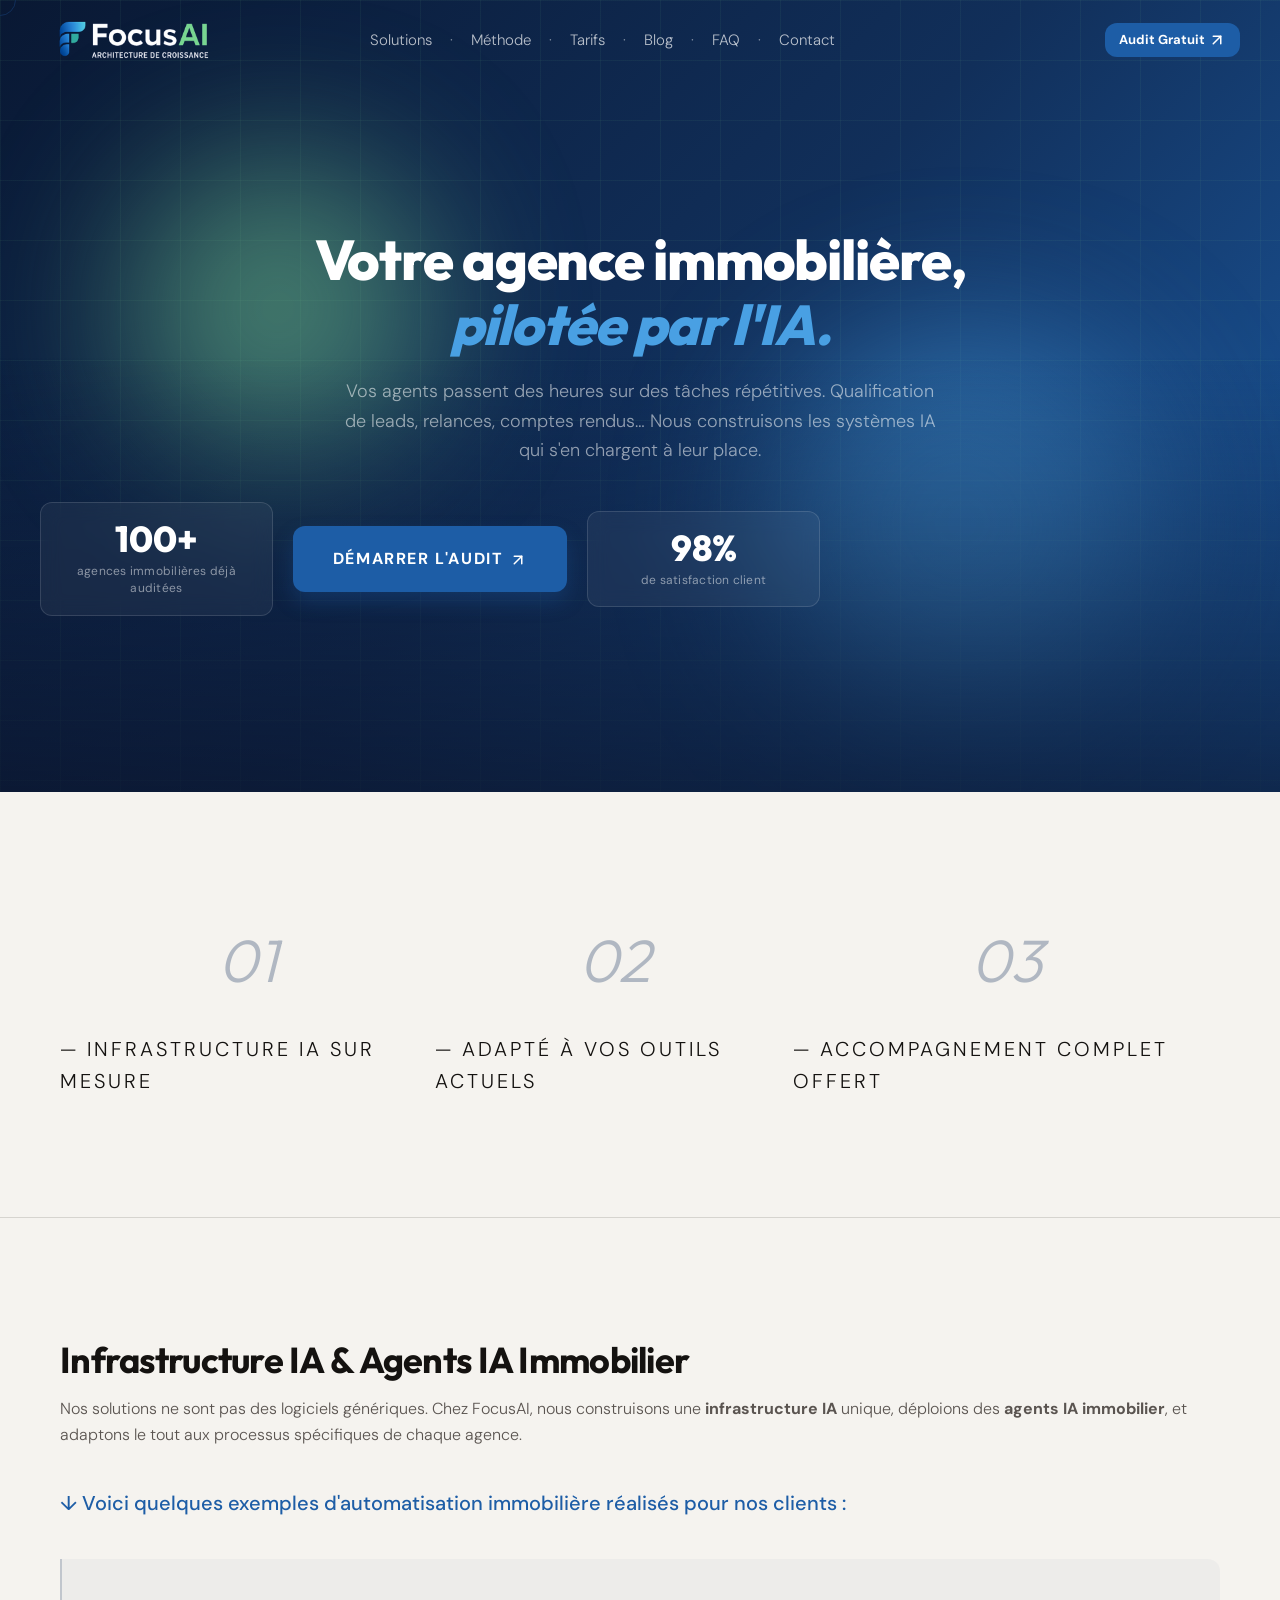
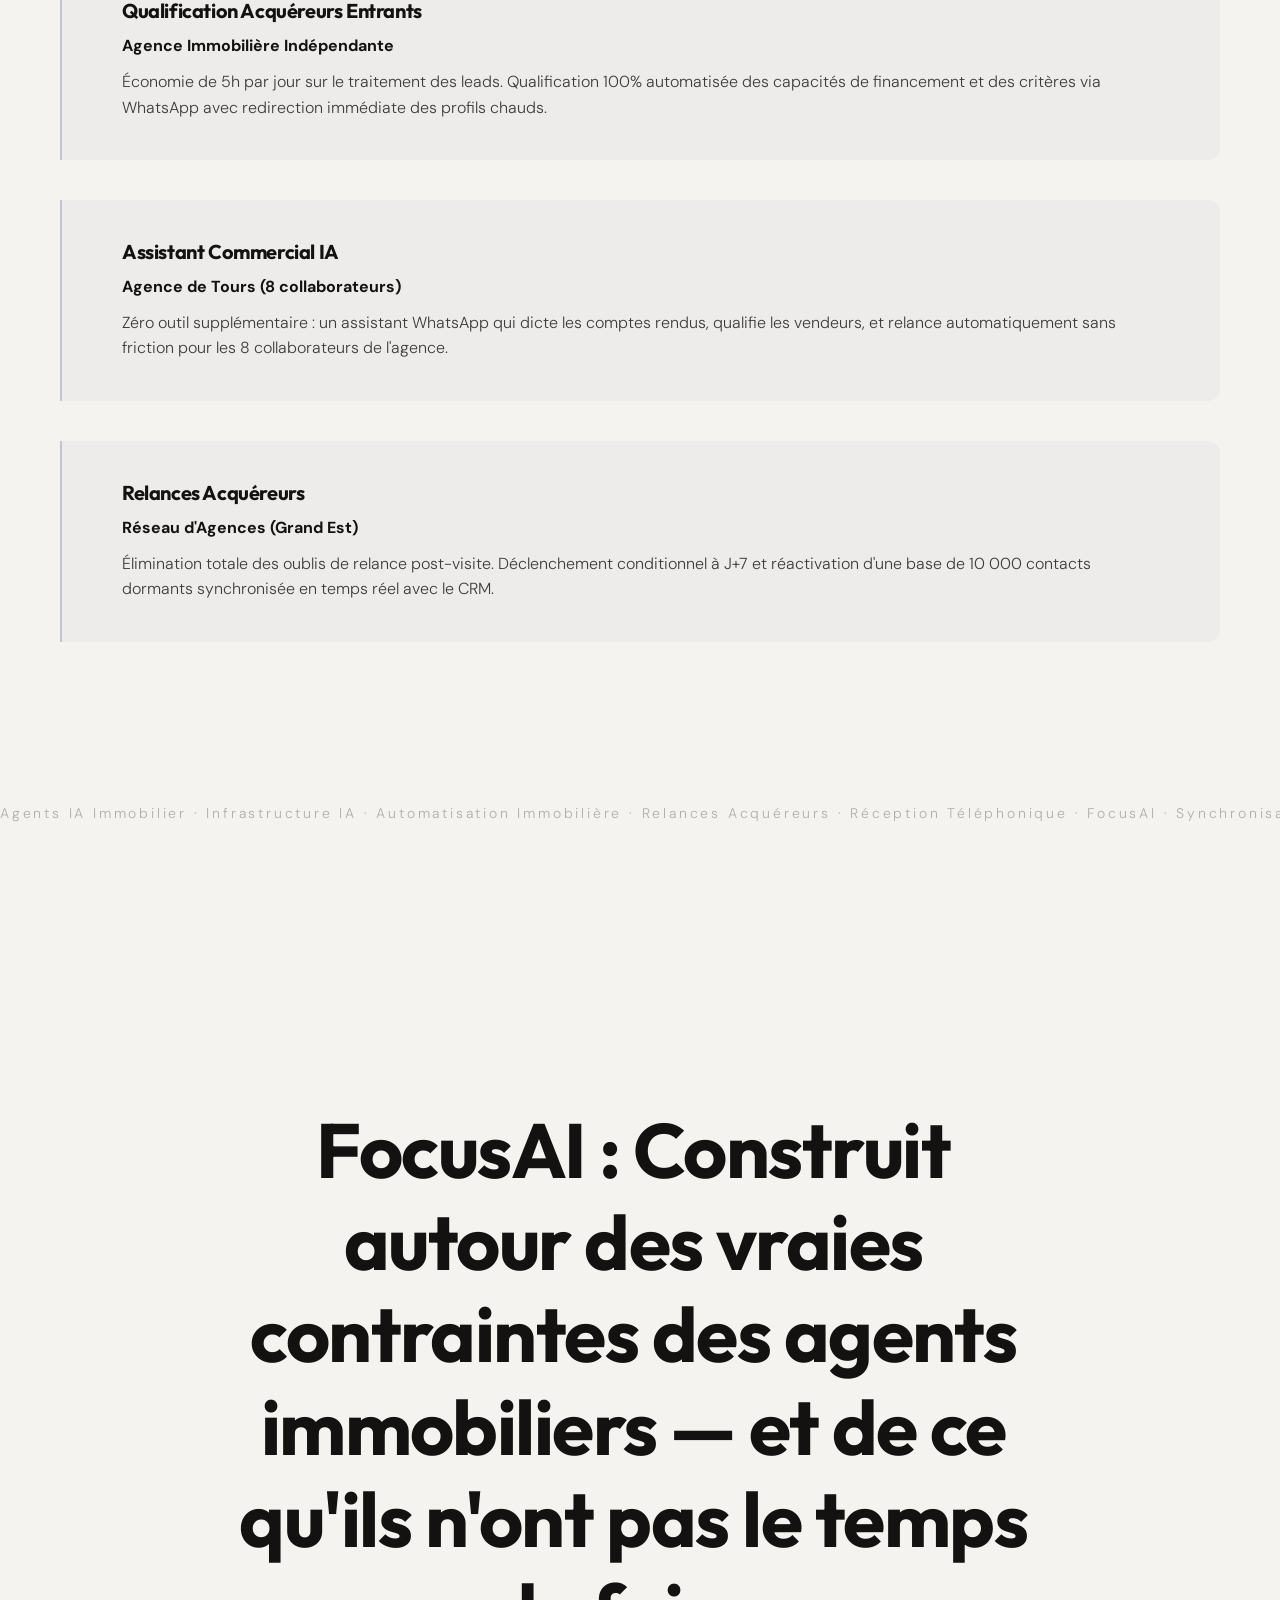
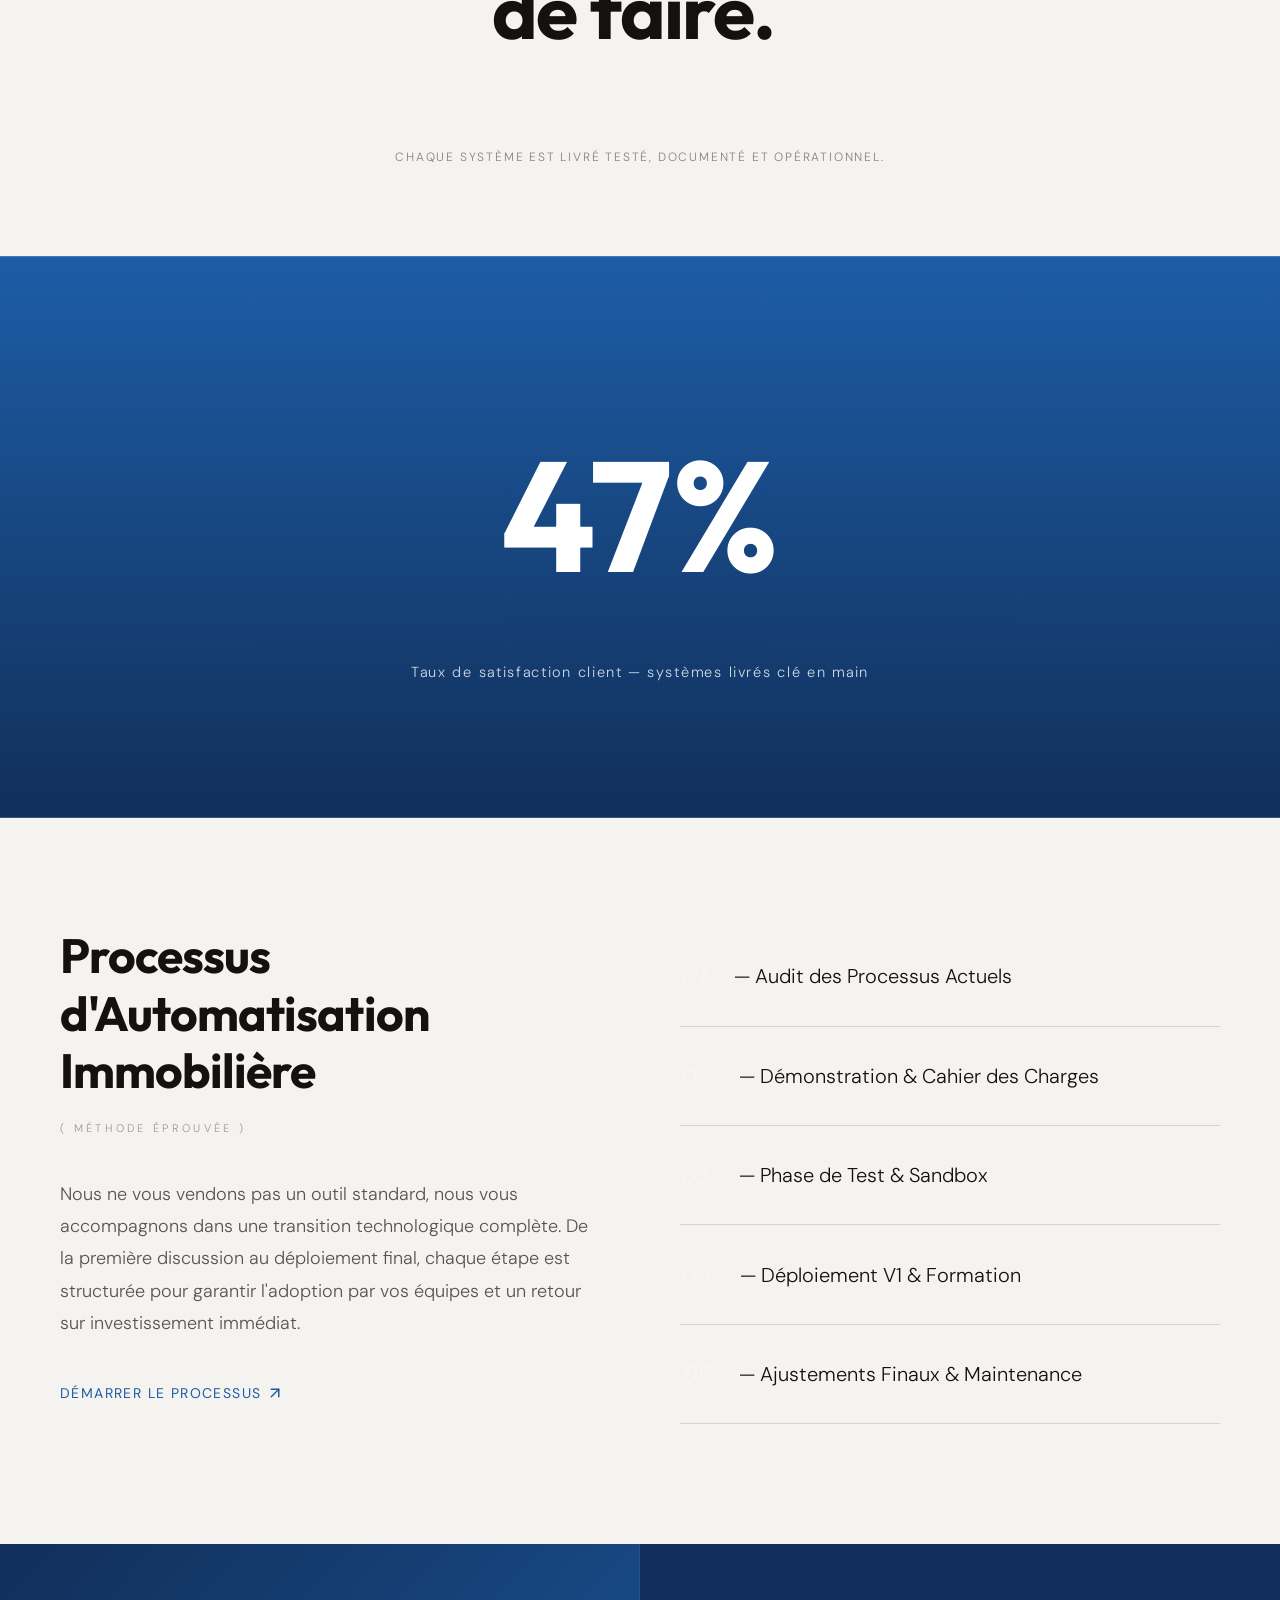
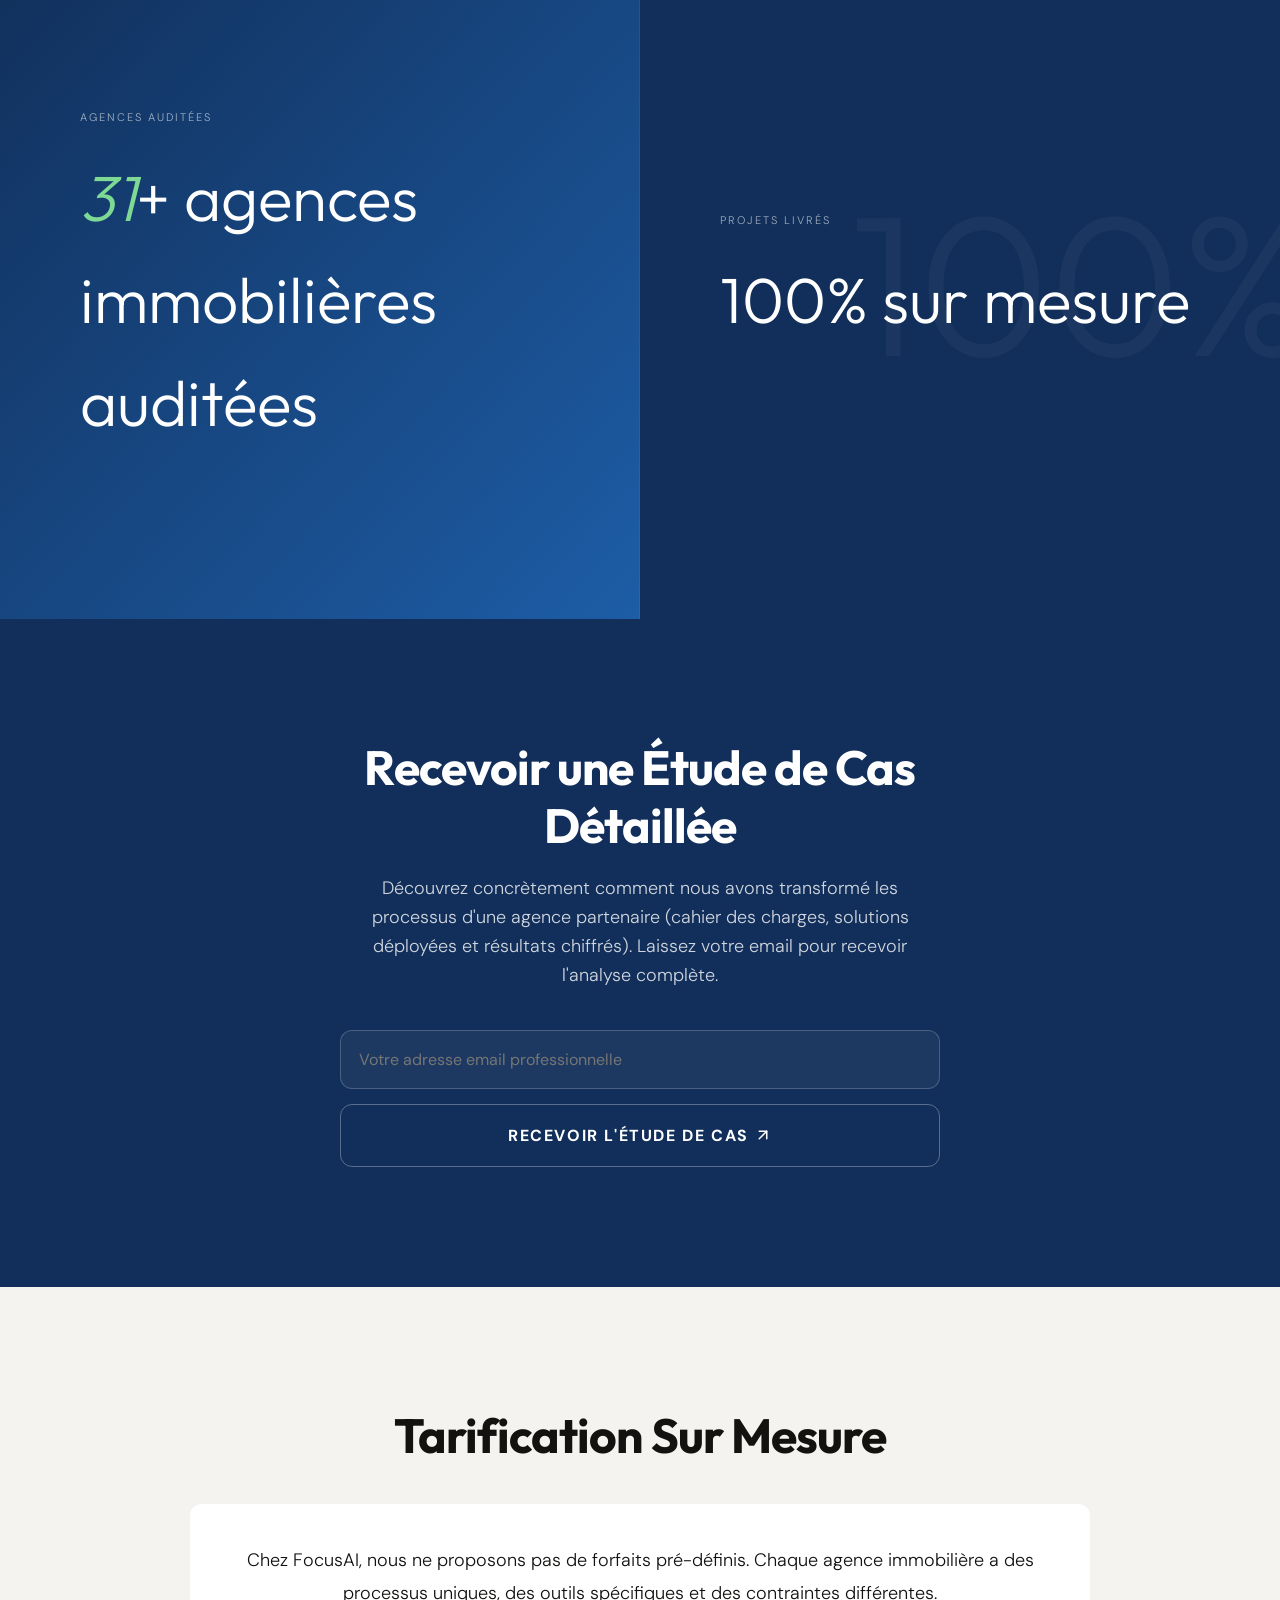
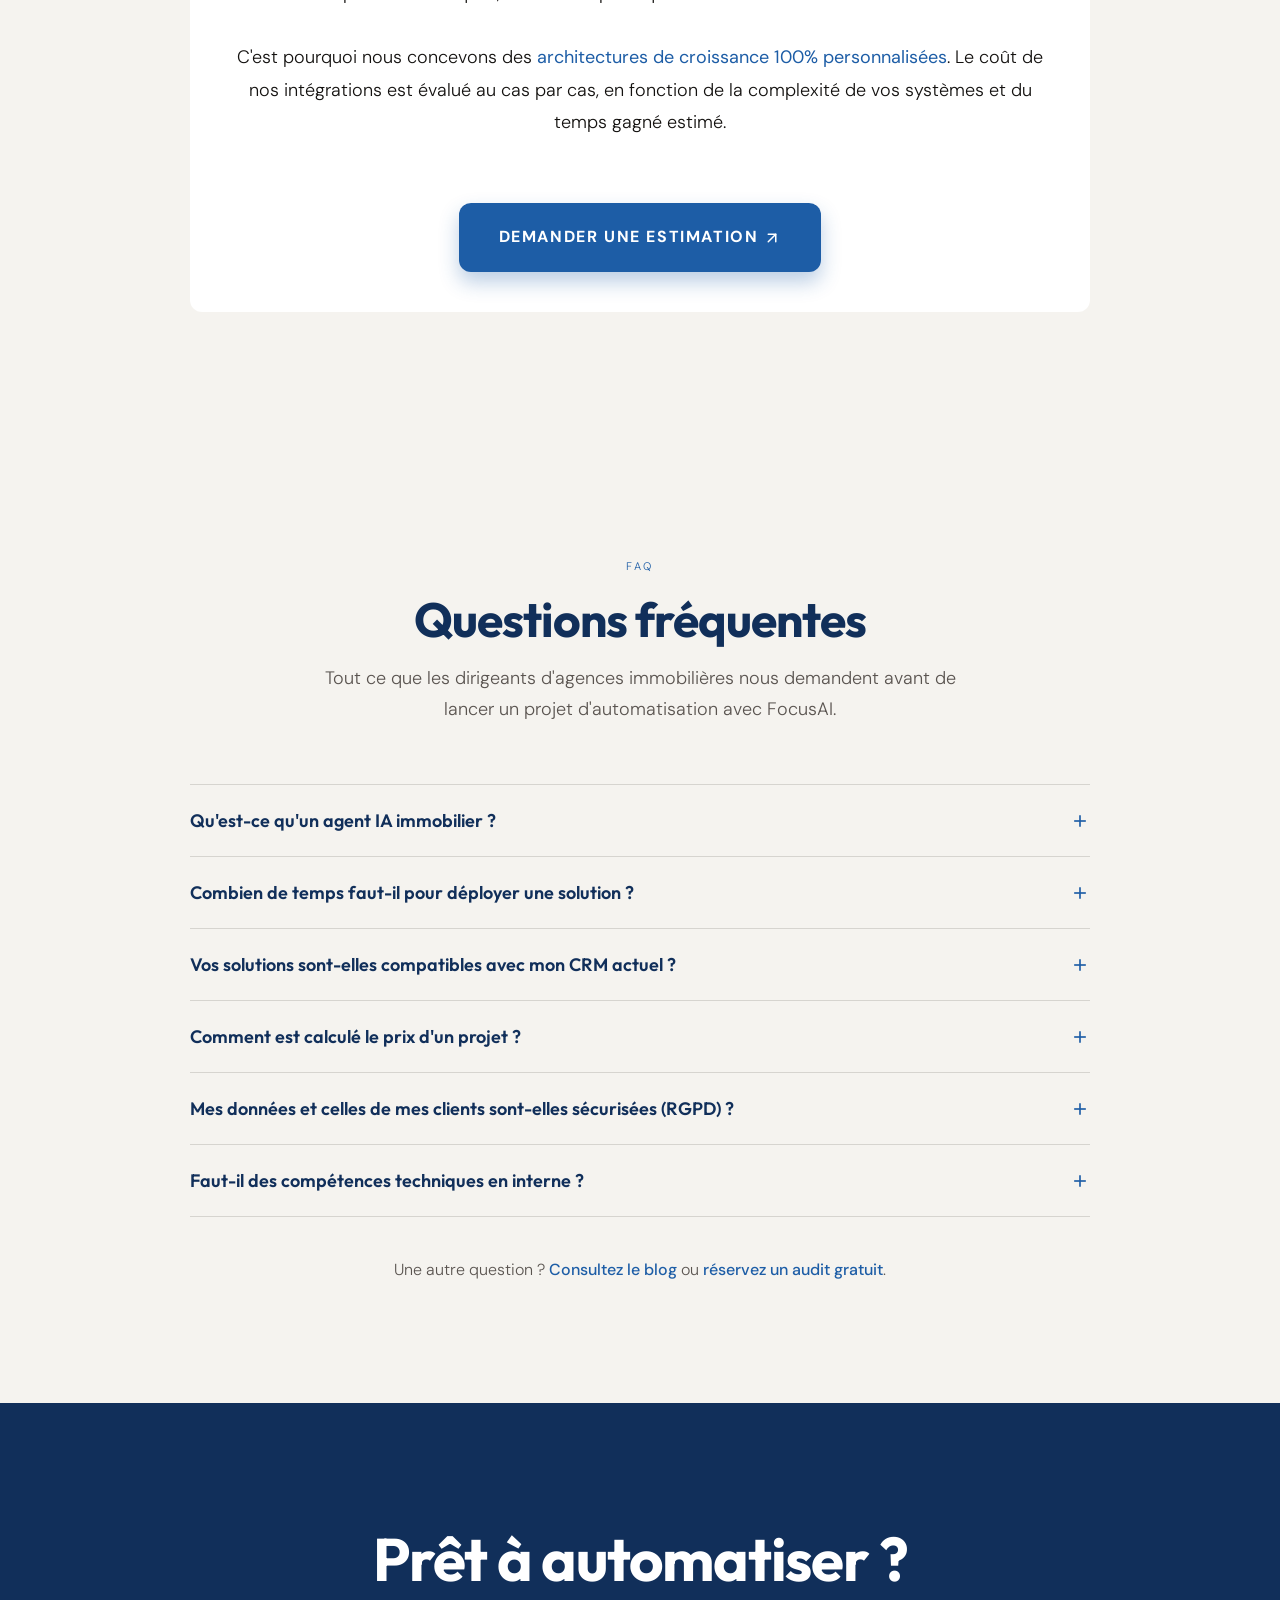
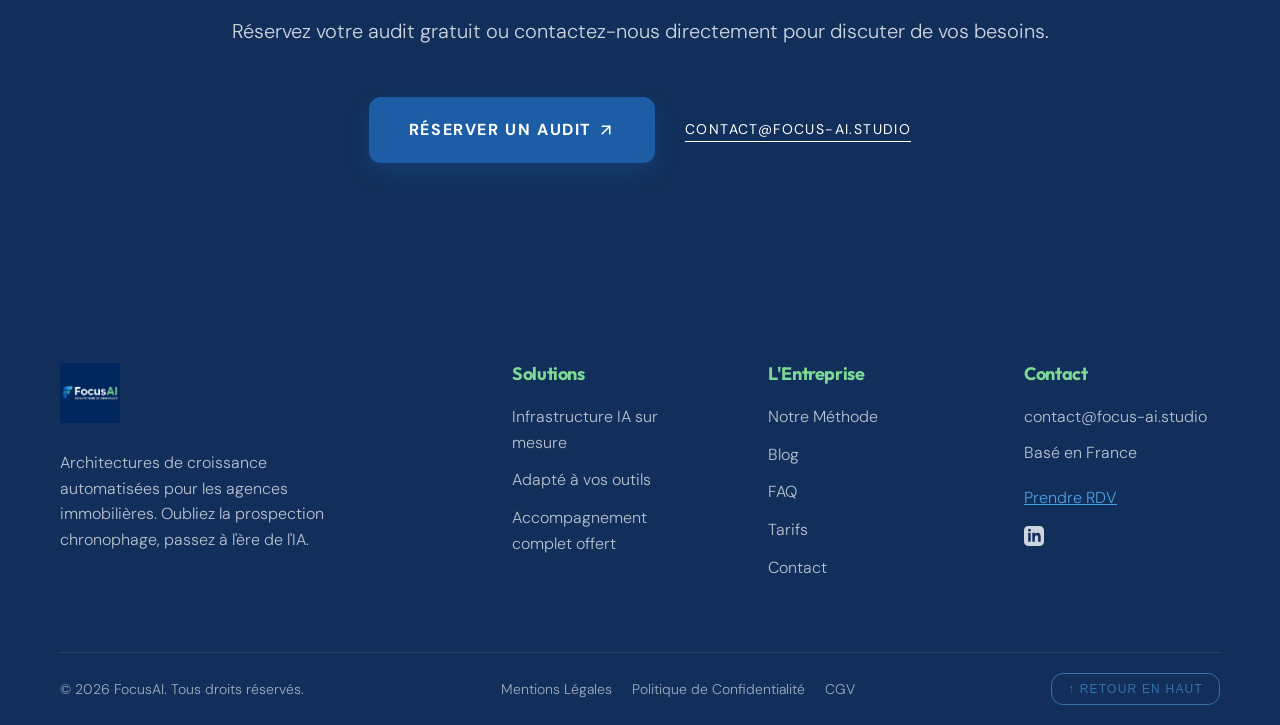
==== commit 17346ee9: "Hero: subtitle plain gray + KPI row flanking CTA" ====
--- a/index.html
+++ b/index.html
@@ -133,15 +133,18 @@
 
         <div class="hero-content">
             <h1 class="hero-title reveal-text">Votre agence immobilière,<br><em>pilotée par l'IA.</em></h1>
-            <div class="hero-columns">
-                <div class="hero-card hero-text-left reveal-fade delay-1" style="background: linear-gradient(135deg, rgba(255, 255, 255, 0.05) 0%, rgba(255, 255, 255, 0.01) 100%); border: 1px solid rgba(255, 255, 255, 0.15); box-shadow: 0 8px 32px 0 rgba(0, 0, 0, 0.2); backdrop-filter: blur(12px);">
-                    <p style="color: rgba(255, 255, 255, 0.95);">Vos agents passent des heures sur des tâches répétitives. Qualification de leads, relances, comptes rendus… Nous construisons les systèmes IA qui s'en chargent à leur place.</p>
-                </div>
-                <div class="hero-cta-wrapper reveal-fade delay-2">
-                    <a href="#" onclick="openAuditModal(event)" class="btn-primary btn-primary--hero">Démarrer l'audit <svg class="btn-icon" viewBox="0 0 24 24" fill="none" stroke="currentColor" stroke-width="2" stroke-linecap="round" stroke-linejoin="round"><line x1="7" y1="17" x2="17" y2="7"></line><polyline points="7 7 17 7 17 17"></polyline></svg></a>
-                </div>
-                <div class="hero-card hero-text-right reveal-fade delay-1" style="background: linear-gradient(135deg, rgba(255, 255, 255, 0.05) 0%, rgba(255, 255, 255, 0.01) 100%); border: 1px solid rgba(255, 255, 255, 0.15); box-shadow: 0 8px 32px 0 rgba(0, 0, 0, 0.2); backdrop-filter: blur(12px);">
-                    <p style="color: rgba(255, 255, 255, 0.95);">Des systèmes sur mesure intégrés directement à vos outils actuels pour diviser par deux le temps de traitement de votre agence.</p>
+            <p class="hero-subtitle reveal-fade delay-1">Vos agents passent des heures sur des t&#226;ches r&#233;p&#233;titives. Qualification de leads, relances, comptes rendus&#8230; Nous construisons les syst&#232;mes IA qui s&#39;en chargent &#224; leur place.</p>
+            <div class="hero-bottom-row reveal-fade delay-2">
+                <div class="hero-kpi">
+                    <span class="hero-kpi-number">100+</span>
+                    <span class="hero-kpi-label">agences immobili&#232;res d&#233;j&#224; audit&#233;es</span>
+                </div>
+                <div class="hero-cta-wrapper">
+                    <a href="#" onclick="openAuditModal(event)" class="btn-primary btn-primary--hero">D&#233;marrer l&#39;audit <svg class="btn-icon" viewBox="0 0 24 24" fill="none" stroke="currentColor" stroke-width="2" stroke-linecap="round" stroke-linejoin="round"><line x1="7" y1="17" x2="17" y2="7"></line><polyline points="7 7 17 7 17 17"></polyline></svg></a>
+                </div>
+                <div class="hero-kpi">
+                    <span class="hero-kpi-number">98%</span>
+                    <span class="hero-kpi-label">de satisfaction client</span>
                 </div>
             </div>
         </div>
--- a/style.css
+++ b/style.css
@@ -365,29 +365,74 @@
     transform: translateY(0);
 }
 
-.hero-columns {
+/* Hero subtitle */
+.hero-subtitle {
+    font-size: clamp(15px, 1.6vw, 18px);
+    color: rgba(255, 255, 255, 0.55);
+    font-weight: 300;
+    line-height: 1.65;
+    max-width: 600px;
+    margin: 0 auto 36px;
+    text-align: center;
+    opacity: 0;
+    transform: translateY(20px);
+    transition: opacity 0.9s ease, transform 0.9s ease;
+    transition-delay: 0.4s;
+}
+.hero.is-visible .hero-subtitle {
+    opacity: 1;
+    transform: translateY(0);
+}
+
+/* Hero bottom row: KPI | bouton | KPI */
+.hero-bottom-row {
     display: grid;
     grid-template-columns: 1fr auto 1fr;
-    gap: 24px;
-    align-items: stretch;
-    margin-top: 36px;
-}
-
-.hero-card {
-    background: rgba(255, 255, 255, 0.03);
-    border: 1px solid rgba(255, 255, 255, 0.1);
-    padding: 20px;
+    gap: 20px;
+    align-items: center;
+    width: 100%;
+    max-width: 780px;
+    opacity: 0;
+    transform: translateY(20px);
+    transition: opacity 0.9s ease, transform 0.9s ease;
+    transition-delay: 0.6s;
+}
+.hero.is-visible .hero-bottom-row {
+    opacity: 1;
+    transform: translateY(0);
+}
+
+.hero-kpi {
+    display: flex;
+    flex-direction: column;
+    align-items: center;
+    gap: 6px;
+    padding: 18px 20px;
+    background: rgba(255, 255, 255, 0.05);
+    border: 1px solid rgba(255, 255, 255, 0.13);
     border-radius: 12px;
     backdrop-filter: blur(10px);
-    display: flex;
-    flex-direction: column;
+    text-align: center;
+}
+.hero-kpi-number {
+    font-family: 'Outfit', sans-serif;
+    font-size: clamp(26px, 3vw, 36px);
+    font-weight: 800;
+    color: #ffffff;
+    line-height: 1;
+}
+.hero-kpi-label {
+    font-size: 12px;
+    font-weight: 400;
+    color: rgba(255, 255, 255, 0.5);
+    line-height: 1.4;
+    letter-spacing: 0.02em;
+}
+
+.hero-cta-wrapper {
+    display: flex;
     justify-content: center;
-}
-
-.hero-card p {
-    font-size: 15px;
-    line-height: 1.55;
-    color: rgba(255, 255, 255, 0.9);
+    align-items: center;
 }
 
 .btn-primary--hero {
@@ -1435,6 +1480,22 @@
         padding: 12px 20px !important;
         font-size: 13px !important;
     }
+    .hero-subtitle {
+        font-size: 15px !important;
+        margin-bottom: 28px !important;
+        padding: 0 8px;
+    }
+    .hero-bottom-row {
+        grid-template-columns: 1fr !important;
+        max-width: 320px !important;
+        gap: 14px !important;
+    }
+    .hero-kpi {
+        padding: 14px 16px !important;
+    }
+    .hero-kpi-number {
+        font-size: 28px !important;
+    }
     .science-title, .ingenierie-title, .contact-title, .tarifs-title, .solutions-subtitle {
         font-size: clamp(28px, 8vw, 36px) !important;
     }
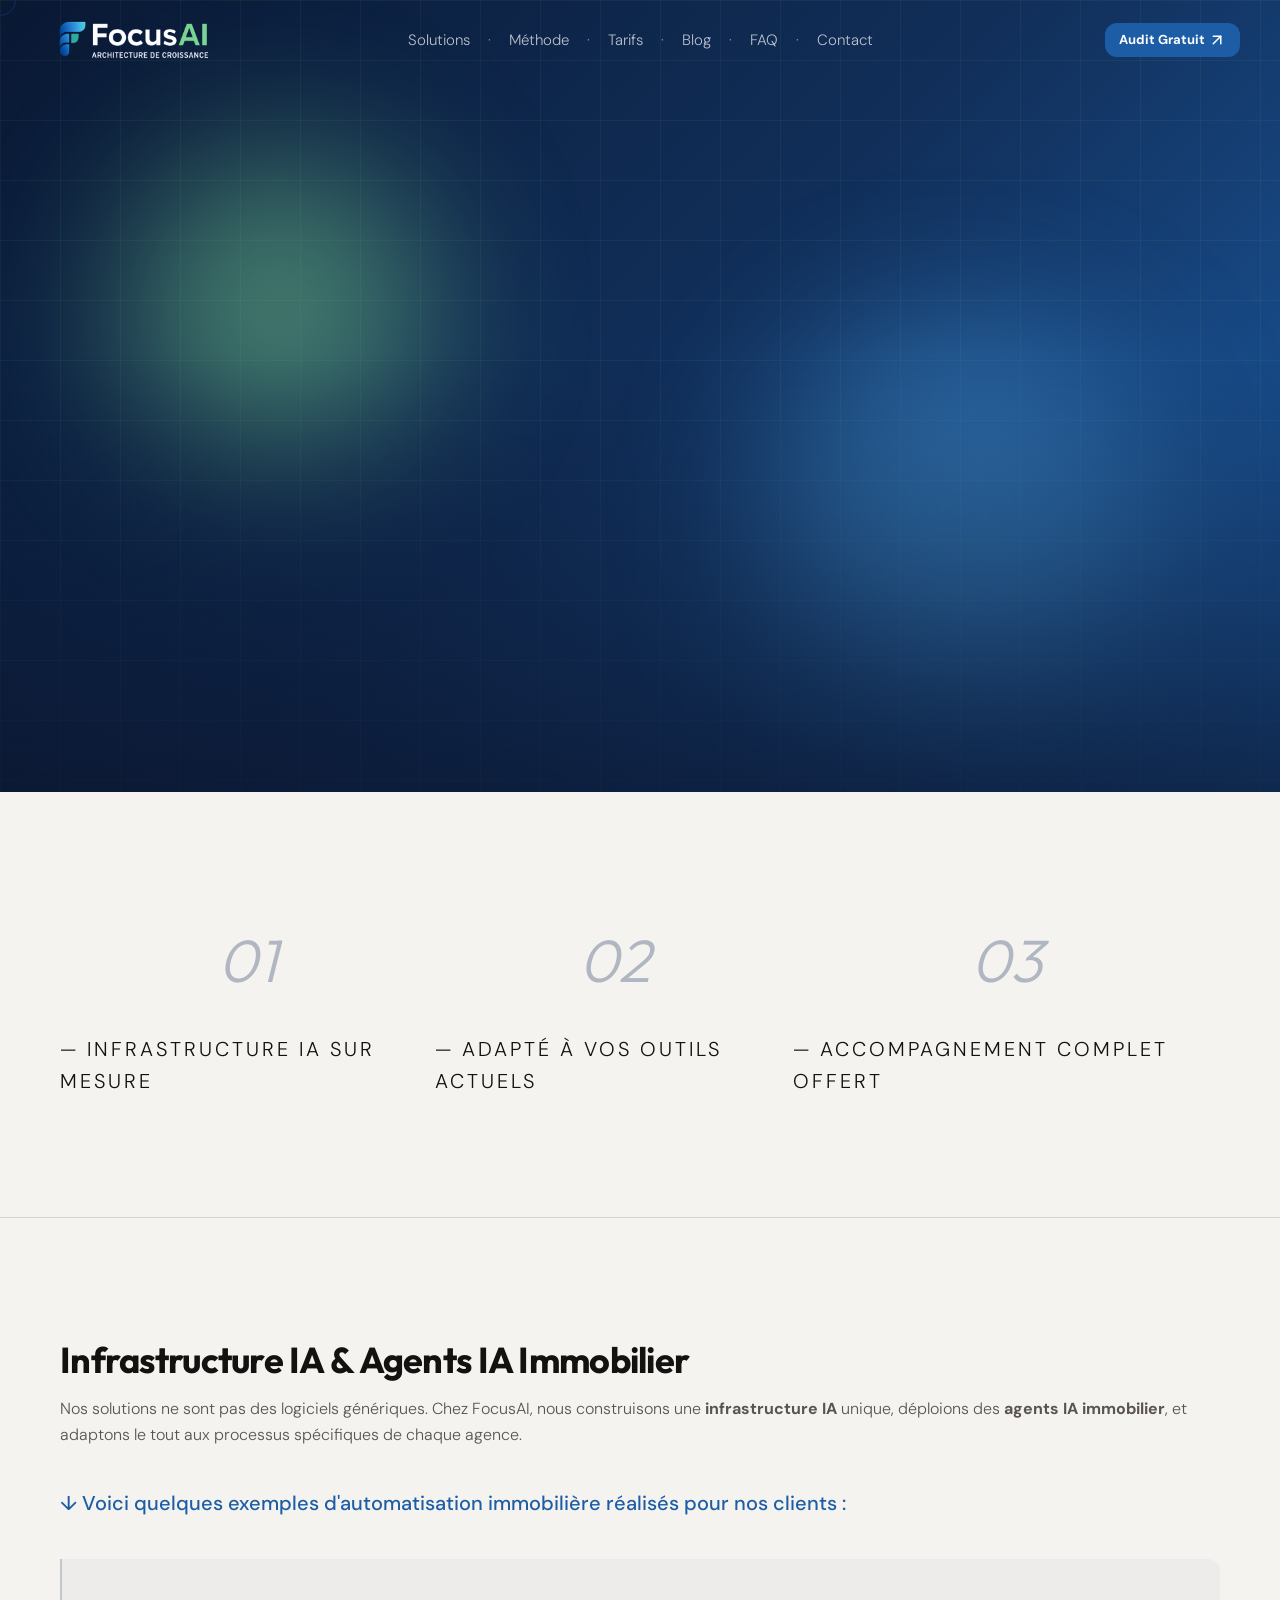
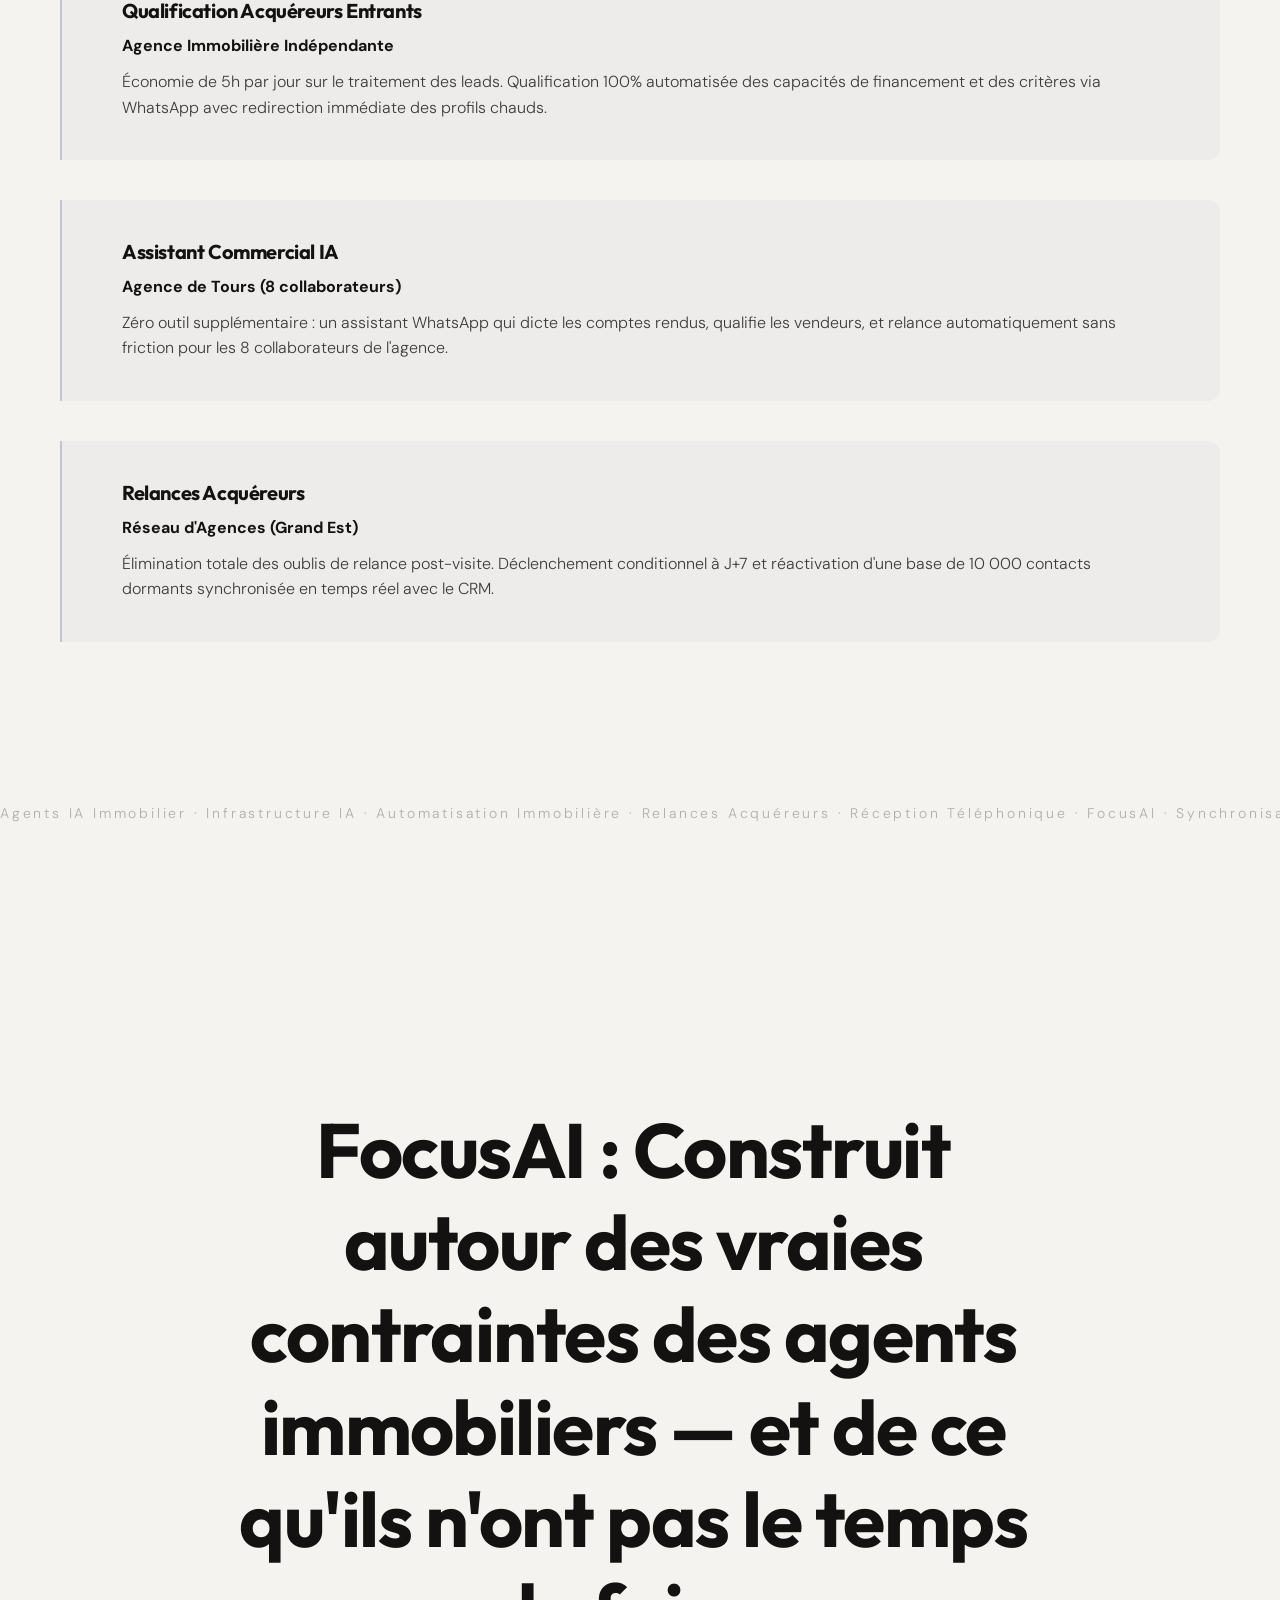
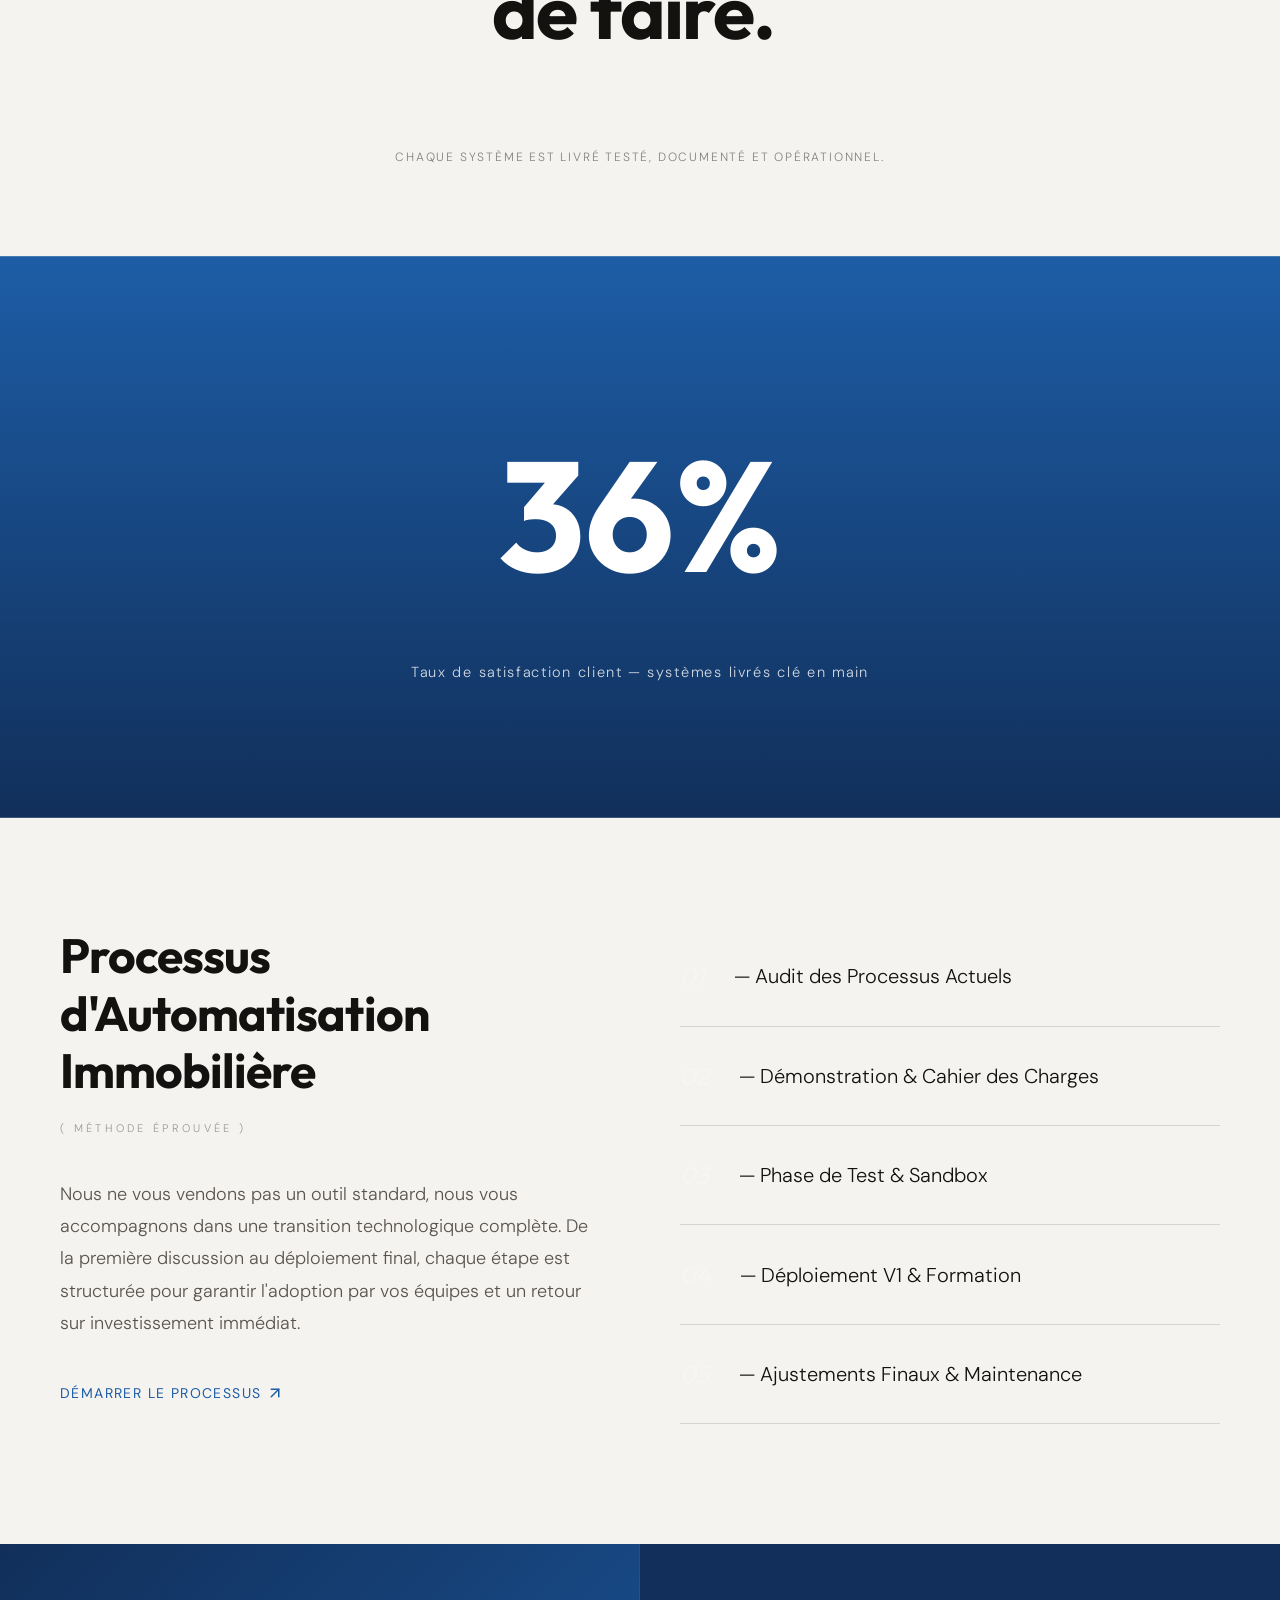
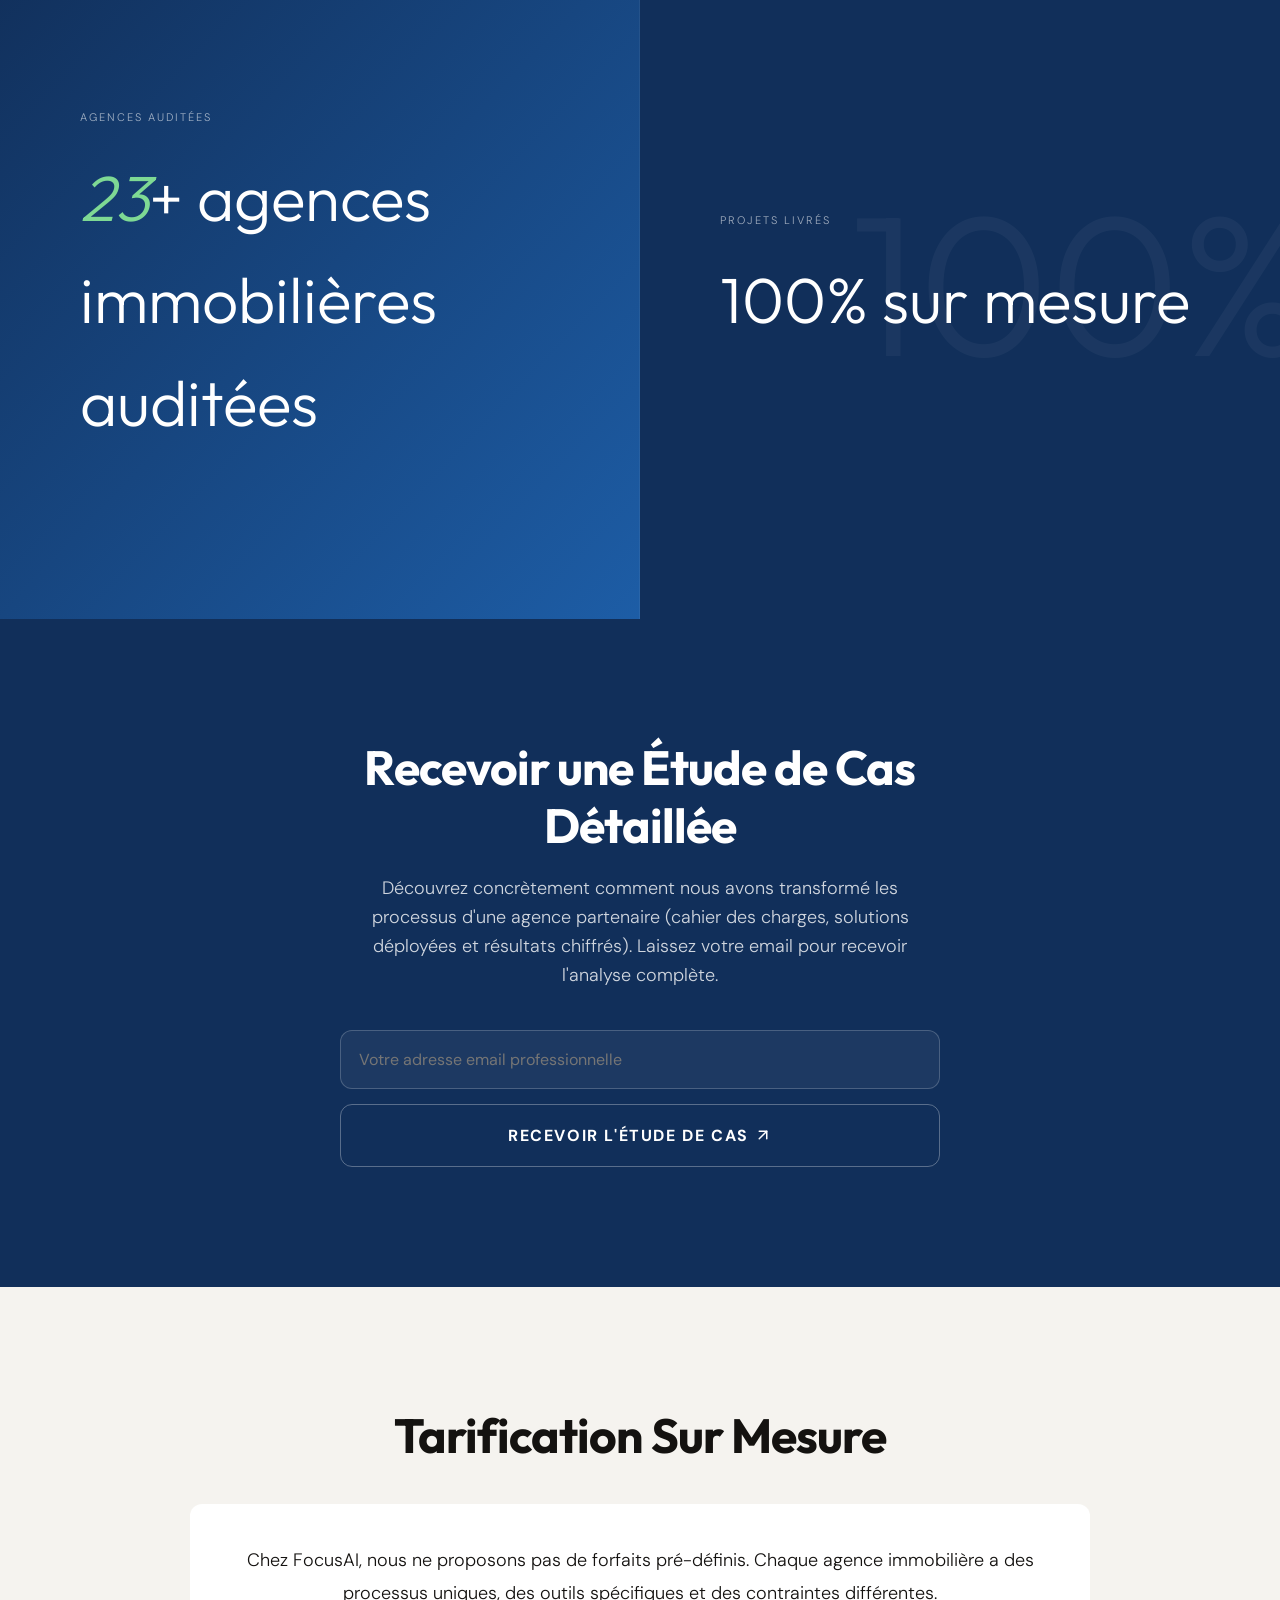
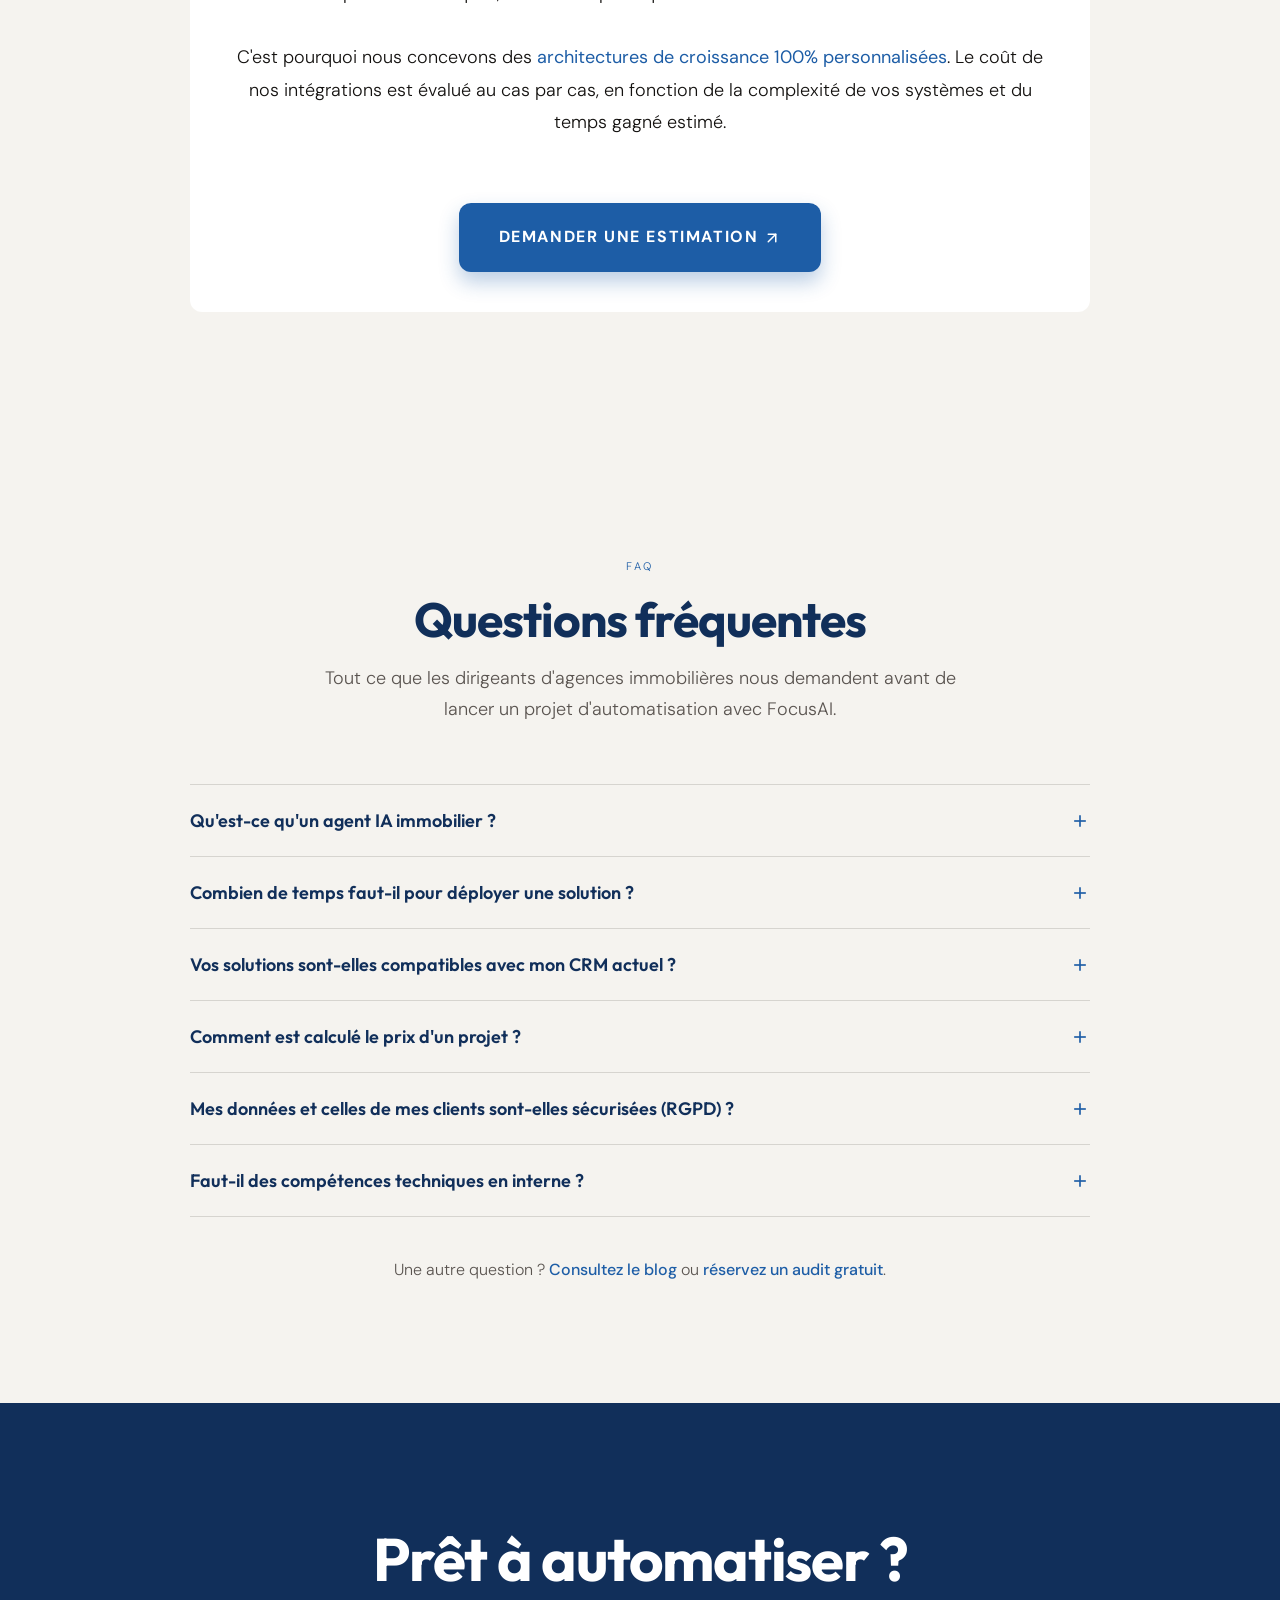
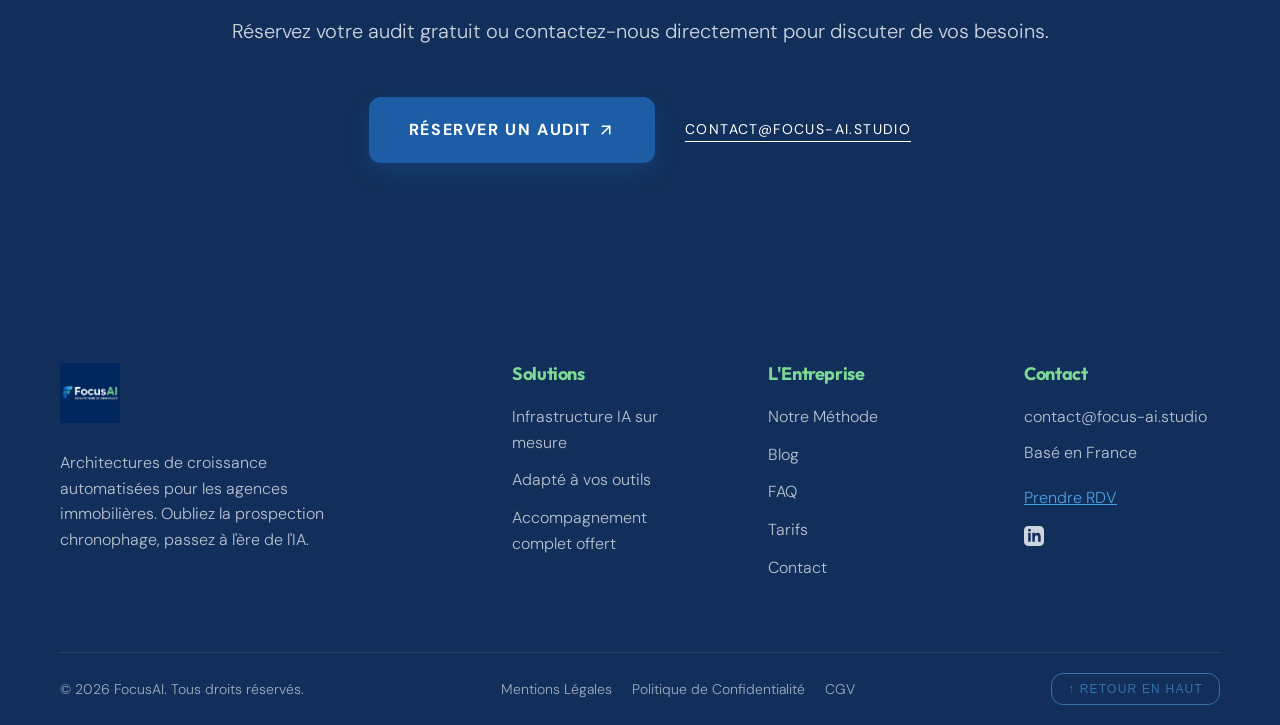
==== commit 3c8433e0: "Hero title on one line: remove br tag" ====
--- a/index.html
+++ b/index.html
@@ -132,7 +132,7 @@
         </div>
 
         <div class="hero-content">
-            <h1 class="hero-title reveal-text">Votre agence immobilière,<br><em>pilotée par l'IA.</em></h1>
+            <h1 class="hero-title reveal-text">Votre agence immobilière, <em>pilotée par l'IA.</em></h1>
             <p class="hero-subtitle reveal-fade delay-1">Vos agents passent des heures sur des t&#226;ches r&#233;p&#233;titives. Qualification de leads, relances, comptes rendus&#8230; Nous construisons les syst&#232;mes IA qui s&#39;en chargent &#224; leur place.</p>
             <div class="hero-bottom-row reveal-fade delay-2">
                 <div class="hero-kpi">
--- a/style.css
+++ b/style.css
@@ -167,6 +167,9 @@
     gap: 18px;
     align-items: center;
     font-size: 15px;
+    position: absolute;
+    left: 50%;
+    transform: translateX(-50%);
 }
 
 .nav-links a {
@@ -337,10 +340,13 @@
     width: 100%;
     max-width: 1400px;
     margin: 0 auto;
+    display: flex;
+    flex-direction: column;
+    align-items: center;
 }
 
 .hero-title {
-    font-size: clamp(28px, 4.5vw, 56px);
+    font-size: clamp(40px, 6.5vw, 88px);
     max-width: 900px;
     margin: 0 auto 20px;
     line-height: 1.15;
@@ -388,10 +394,11 @@
 .hero-bottom-row {
     display: grid;
     grid-template-columns: 1fr auto 1fr;
-    gap: 20px;
+    gap: 48px;
     align-items: center;
     width: 100%;
-    max-width: 780px;
+    max-width: 1000px;
+    margin: 0 auto;
     opacity: 0;
     transform: translateY(20px);
     transition: opacity 0.9s ease, transform 0.9s ease;
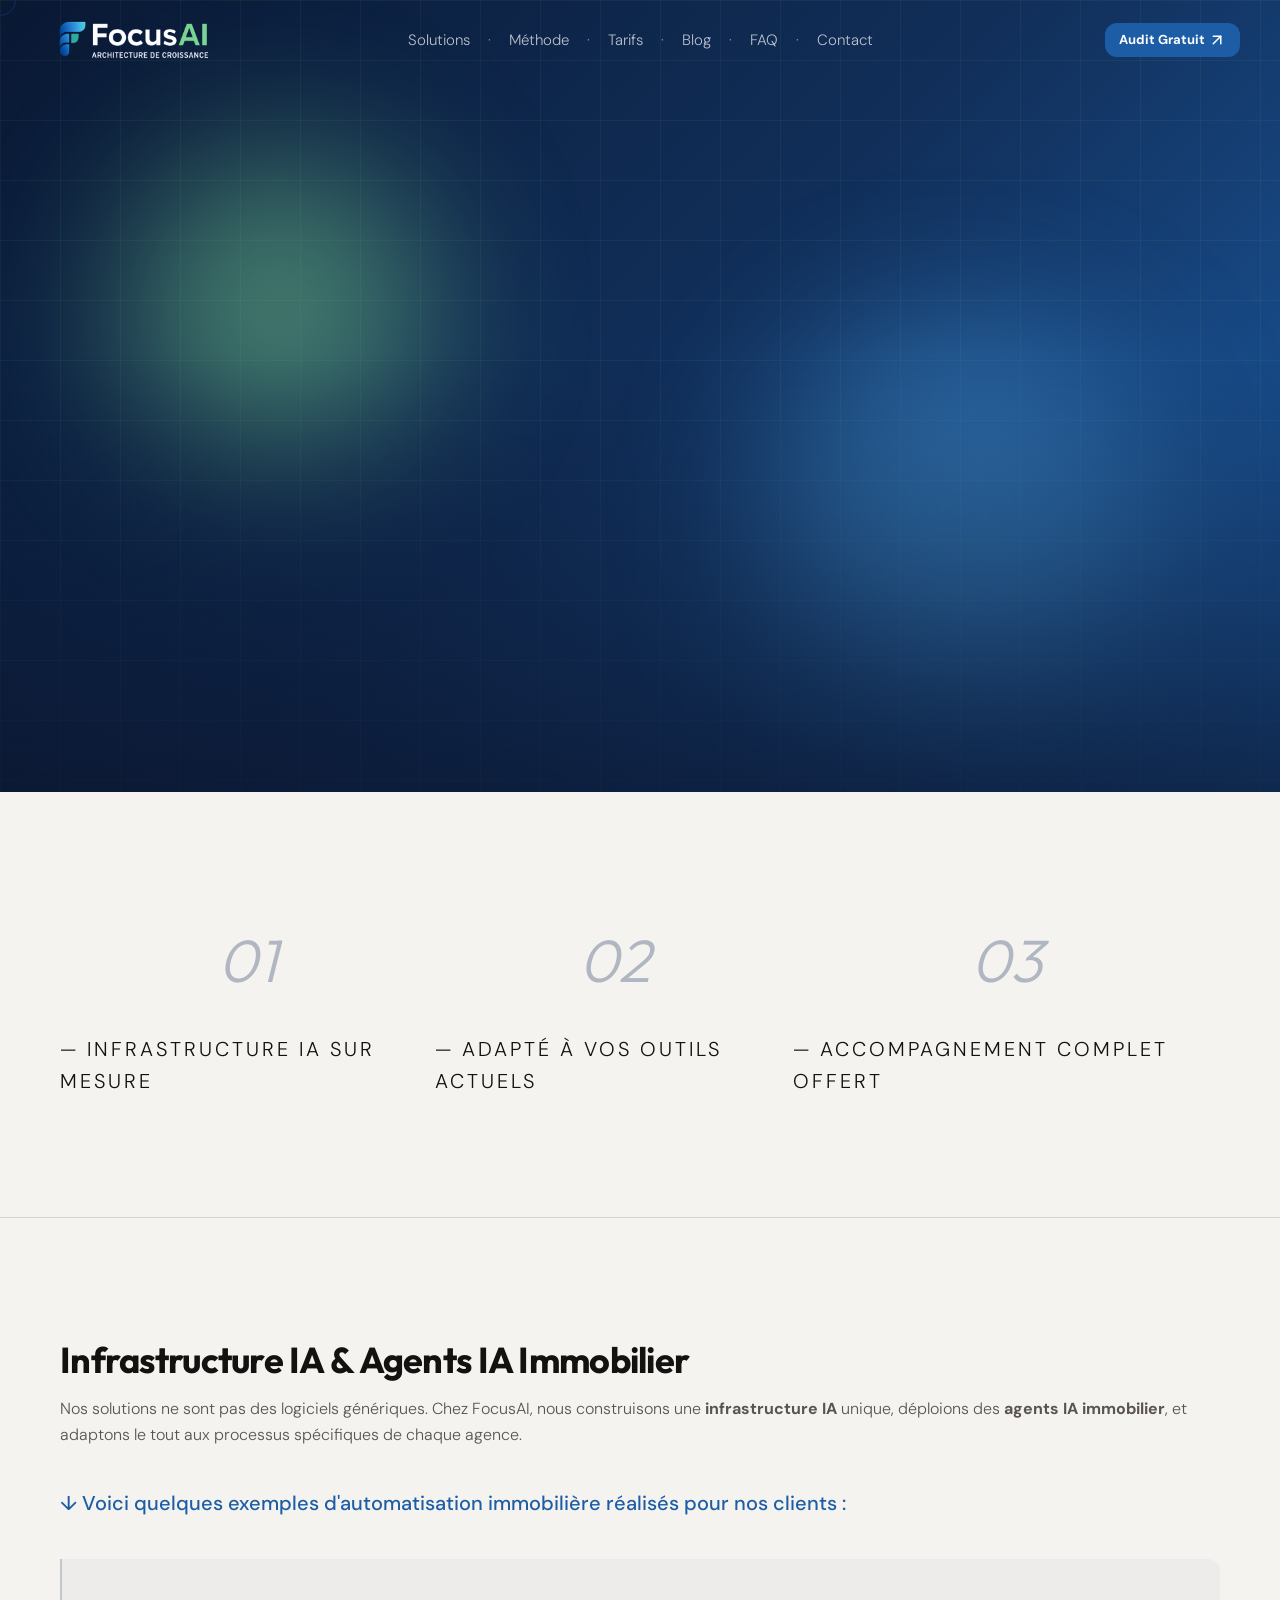
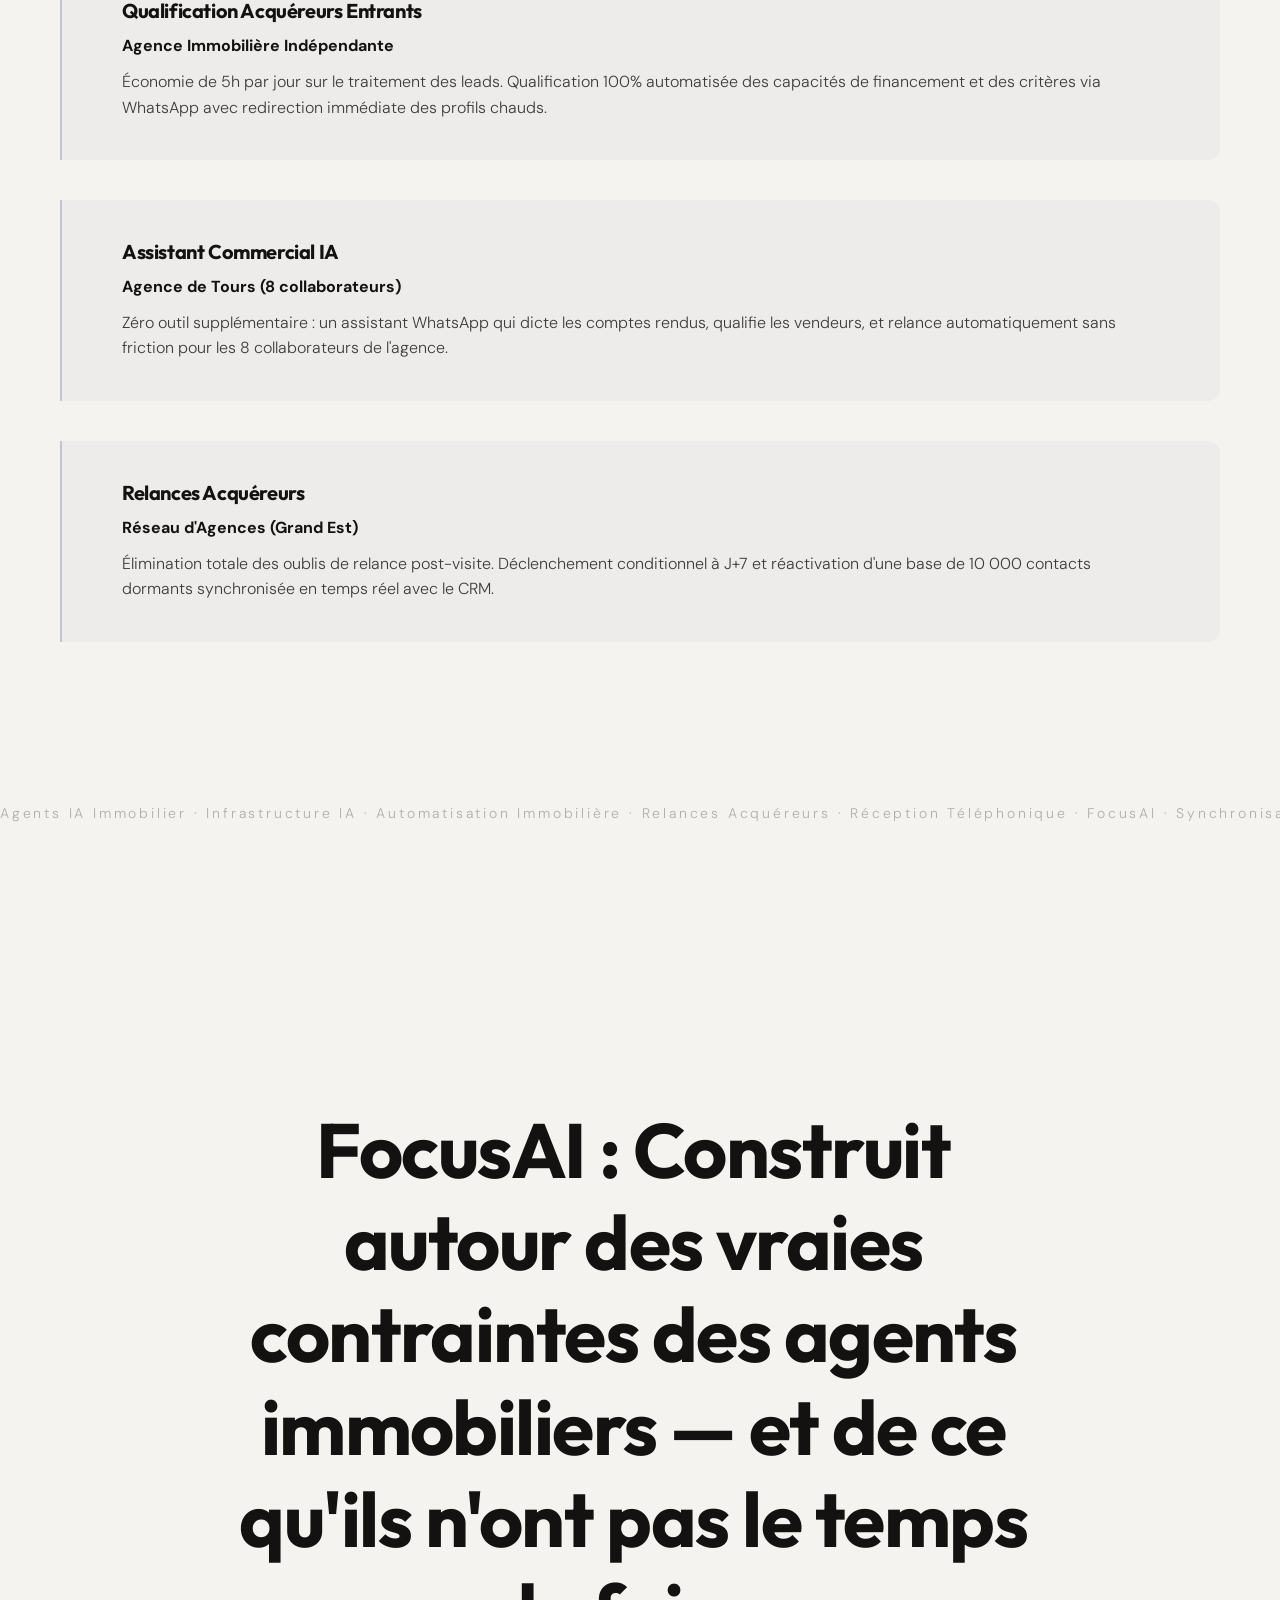
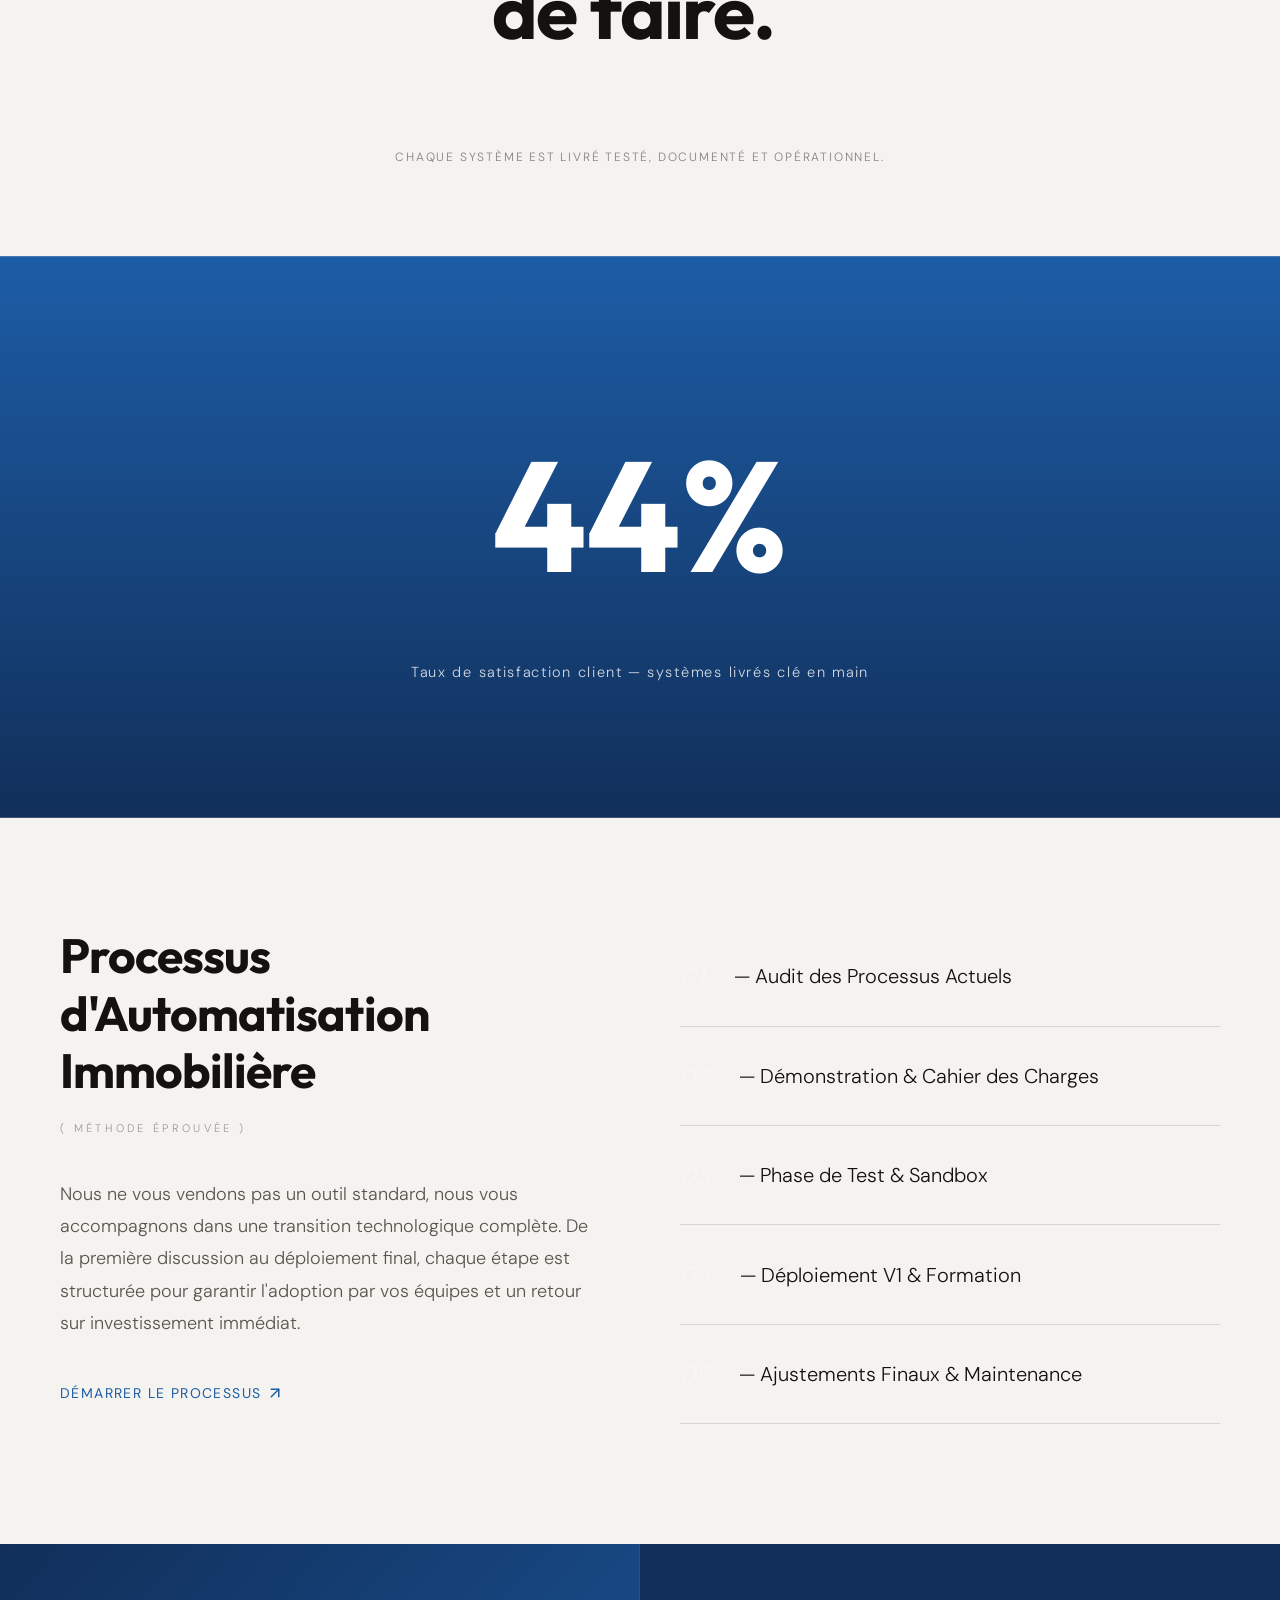
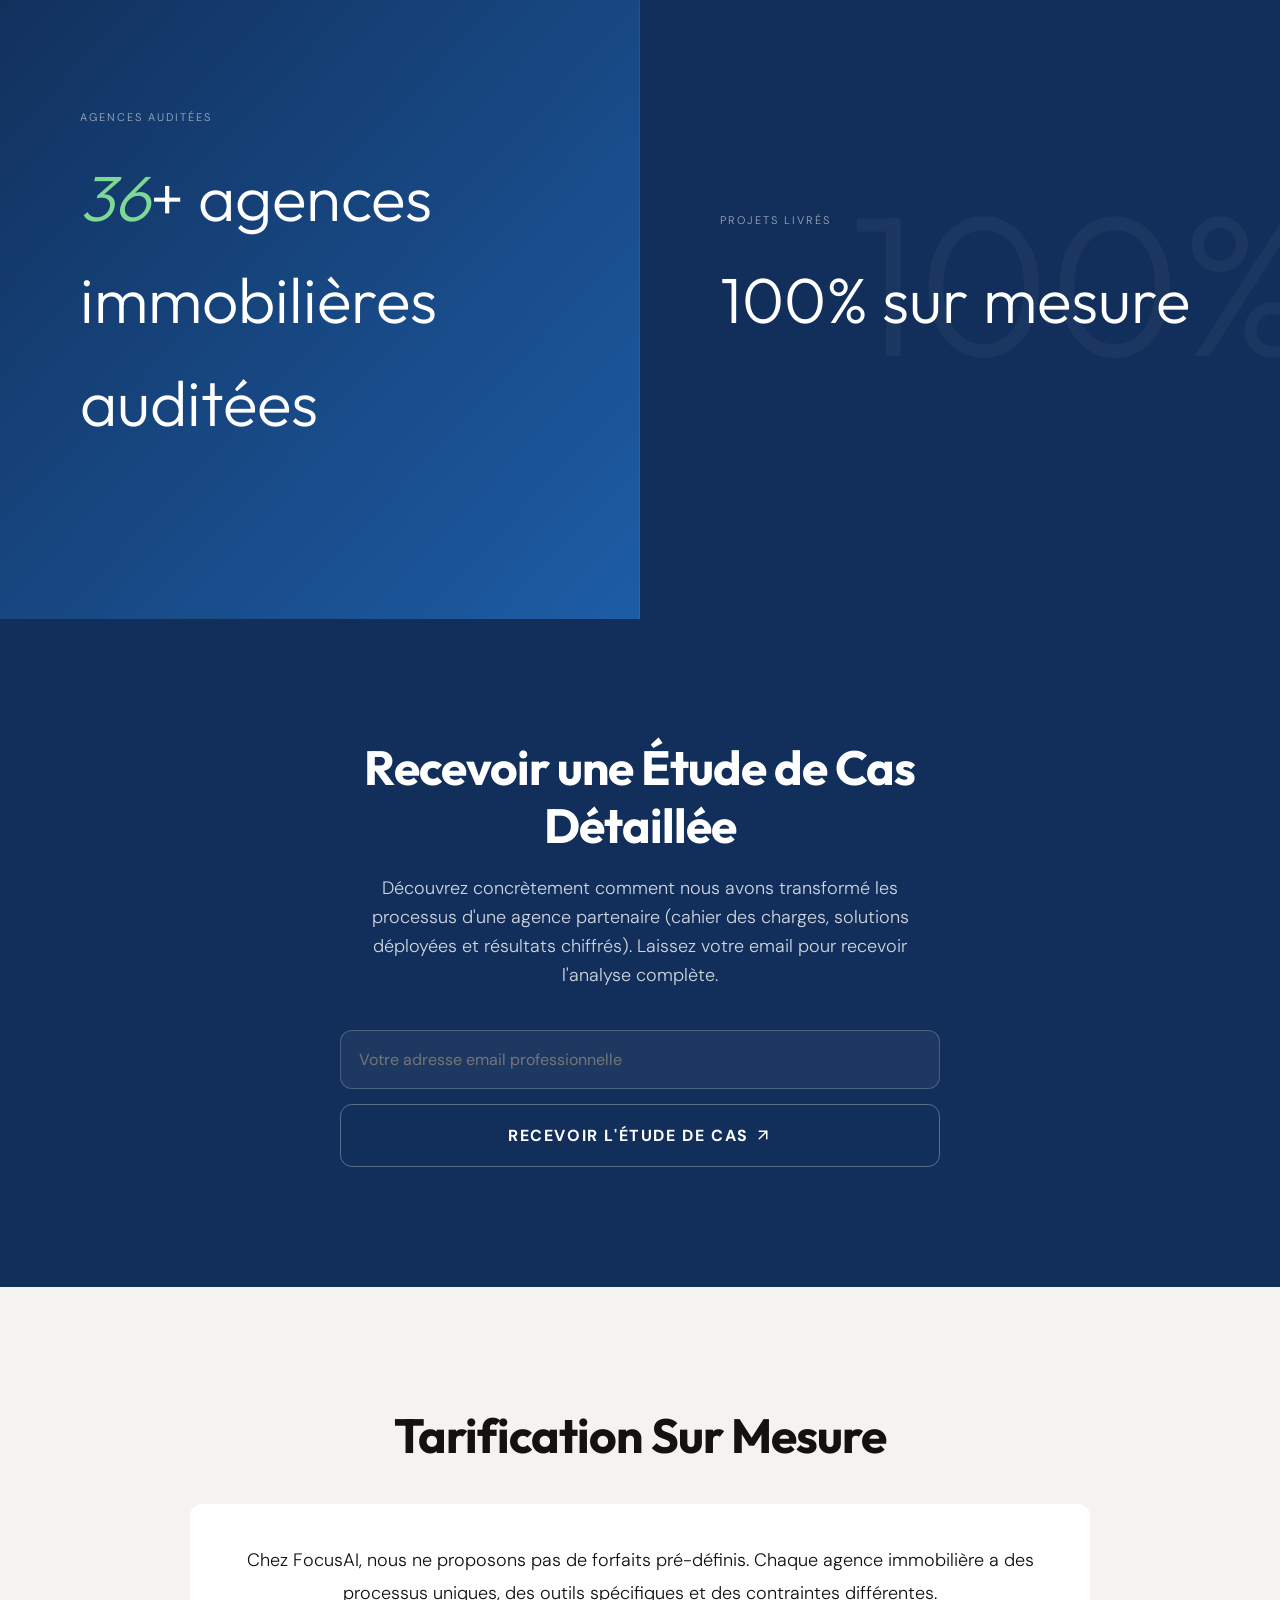
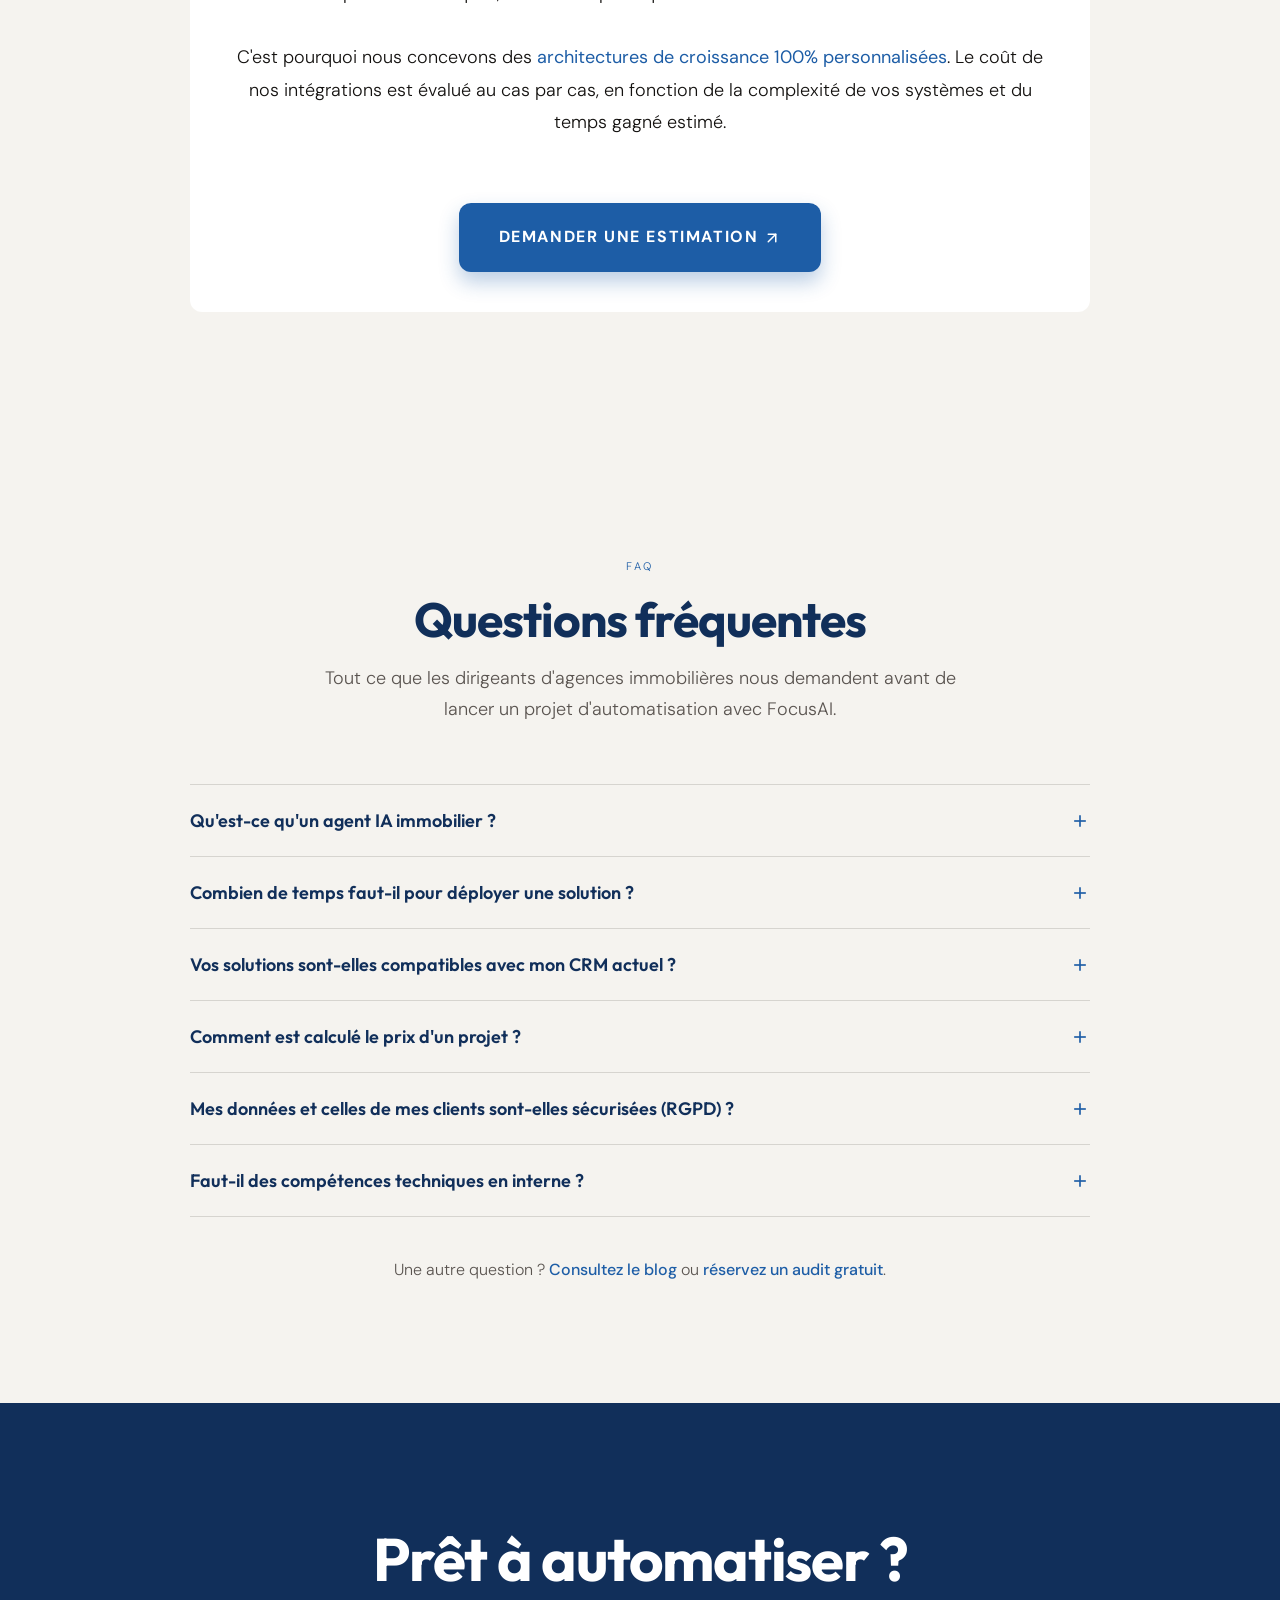
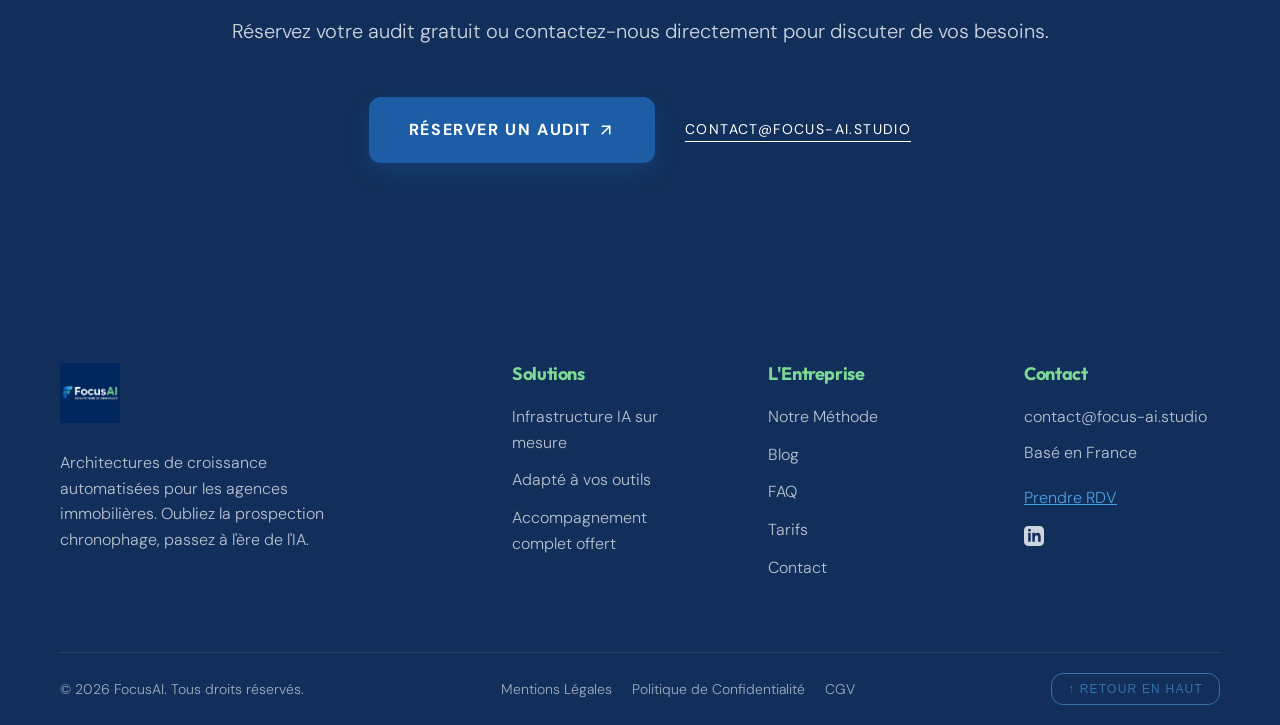
==== commit 9102eb51: "Mobile hero: bigger title 46px, shorter subtitle, clear hierarchy" ====
--- a/index.html
+++ b/index.html
@@ -133,7 +133,7 @@
 
         <div class="hero-content">
             <h1 class="hero-title reveal-text">Votre agence immobilière, <em>pilotée par l'IA.</em></h1>
-            <p class="hero-subtitle reveal-fade delay-1">Vos agents passent des heures sur des t&#226;ches r&#233;p&#233;titives. Qualification de leads, relances, comptes rendus&#8230; Nous construisons les syst&#232;mes IA qui s&#39;en chargent &#224; leur place.</p>
+            <p class="hero-subtitle reveal-fade delay-1"><span class="subtitle-desktop">Vos agents passent des heures sur des t&#226;ches r&#233;p&#233;titives. Qualification de leads, relances, comptes rendus&#8230; Nous construisons les syst&#232;mes IA qui s&#39;en chargent &#224; leur place.</span><span class="subtitle-mobile">Vos agents perdent des heures sur des t&#226;ches r&#233;p&#233;titives. Nous construisons les syst&#232;mes IA qui s&#39;en chargent.</span></p>
             <div class="hero-bottom-row reveal-fade delay-2">
                 <div class="hero-kpi">
                     <span class="hero-kpi-number">100+</span>
--- a/style.css
+++ b/style.css
@@ -389,6 +389,10 @@
     opacity: 1;
     transform: translateY(0);
 }
+
+/* Desktop: show full, hide short */
+.subtitle-desktop { display: inline; }
+.subtitle-mobile  { display: none; }
 
 /* Hero bottom row: KPI | bouton | KPI */
 .hero-bottom-row {
@@ -1480,8 +1484,16 @@
     
     /* Typography adjustments */
     .hero-title {
-        font-size: clamp(24px, 7vw, 36px) !important;
-        margin-bottom: 16px !important;
+        font-size: 46px !important;
+        line-height: 1.1 !important;
+        margin-bottom: 20px !important;
+    }
+    .subtitle-desktop { display: none !important; }
+    .subtitle-mobile  { display: inline !important; }
+    .hero-subtitle {
+        font-size: 15px !important;
+        margin-bottom: 28px !important;
+        padding: 0 4px;
     }
     .btn-primary--hero {
         padding: 12px 20px !important;
